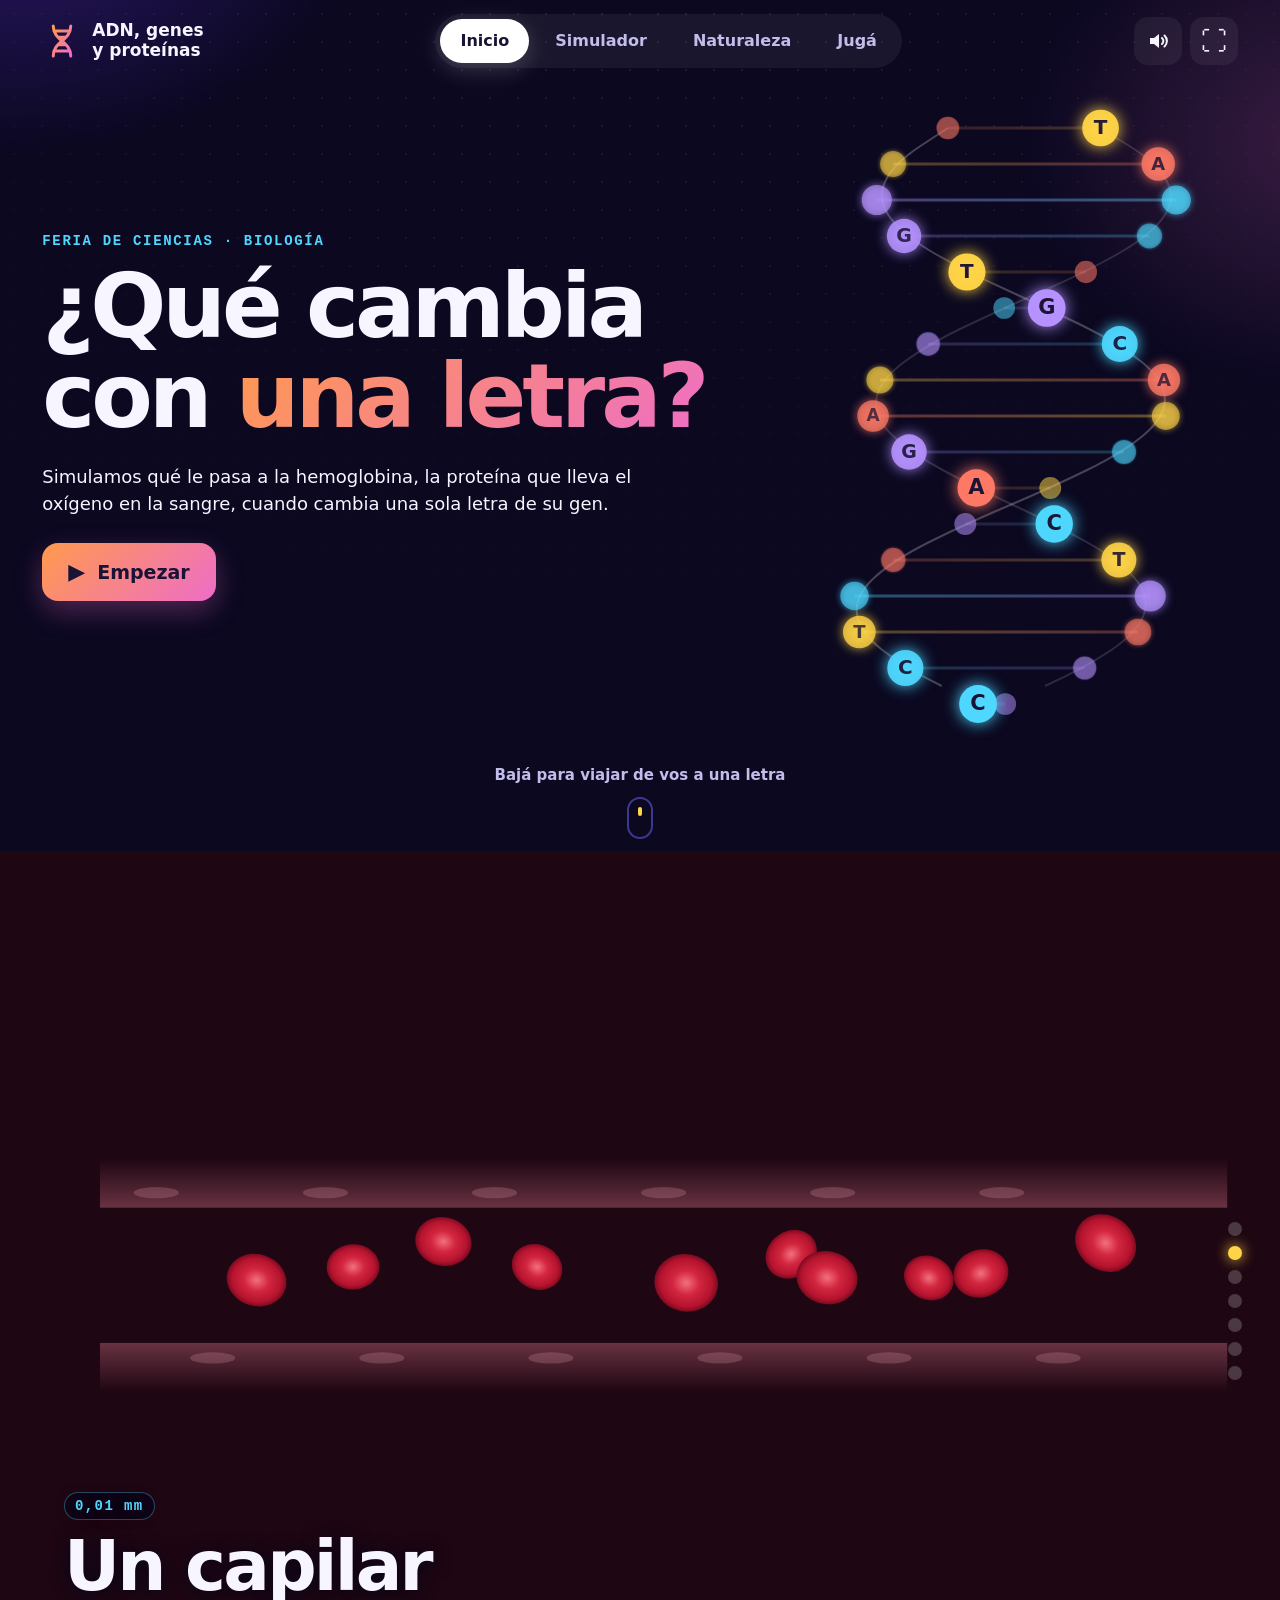
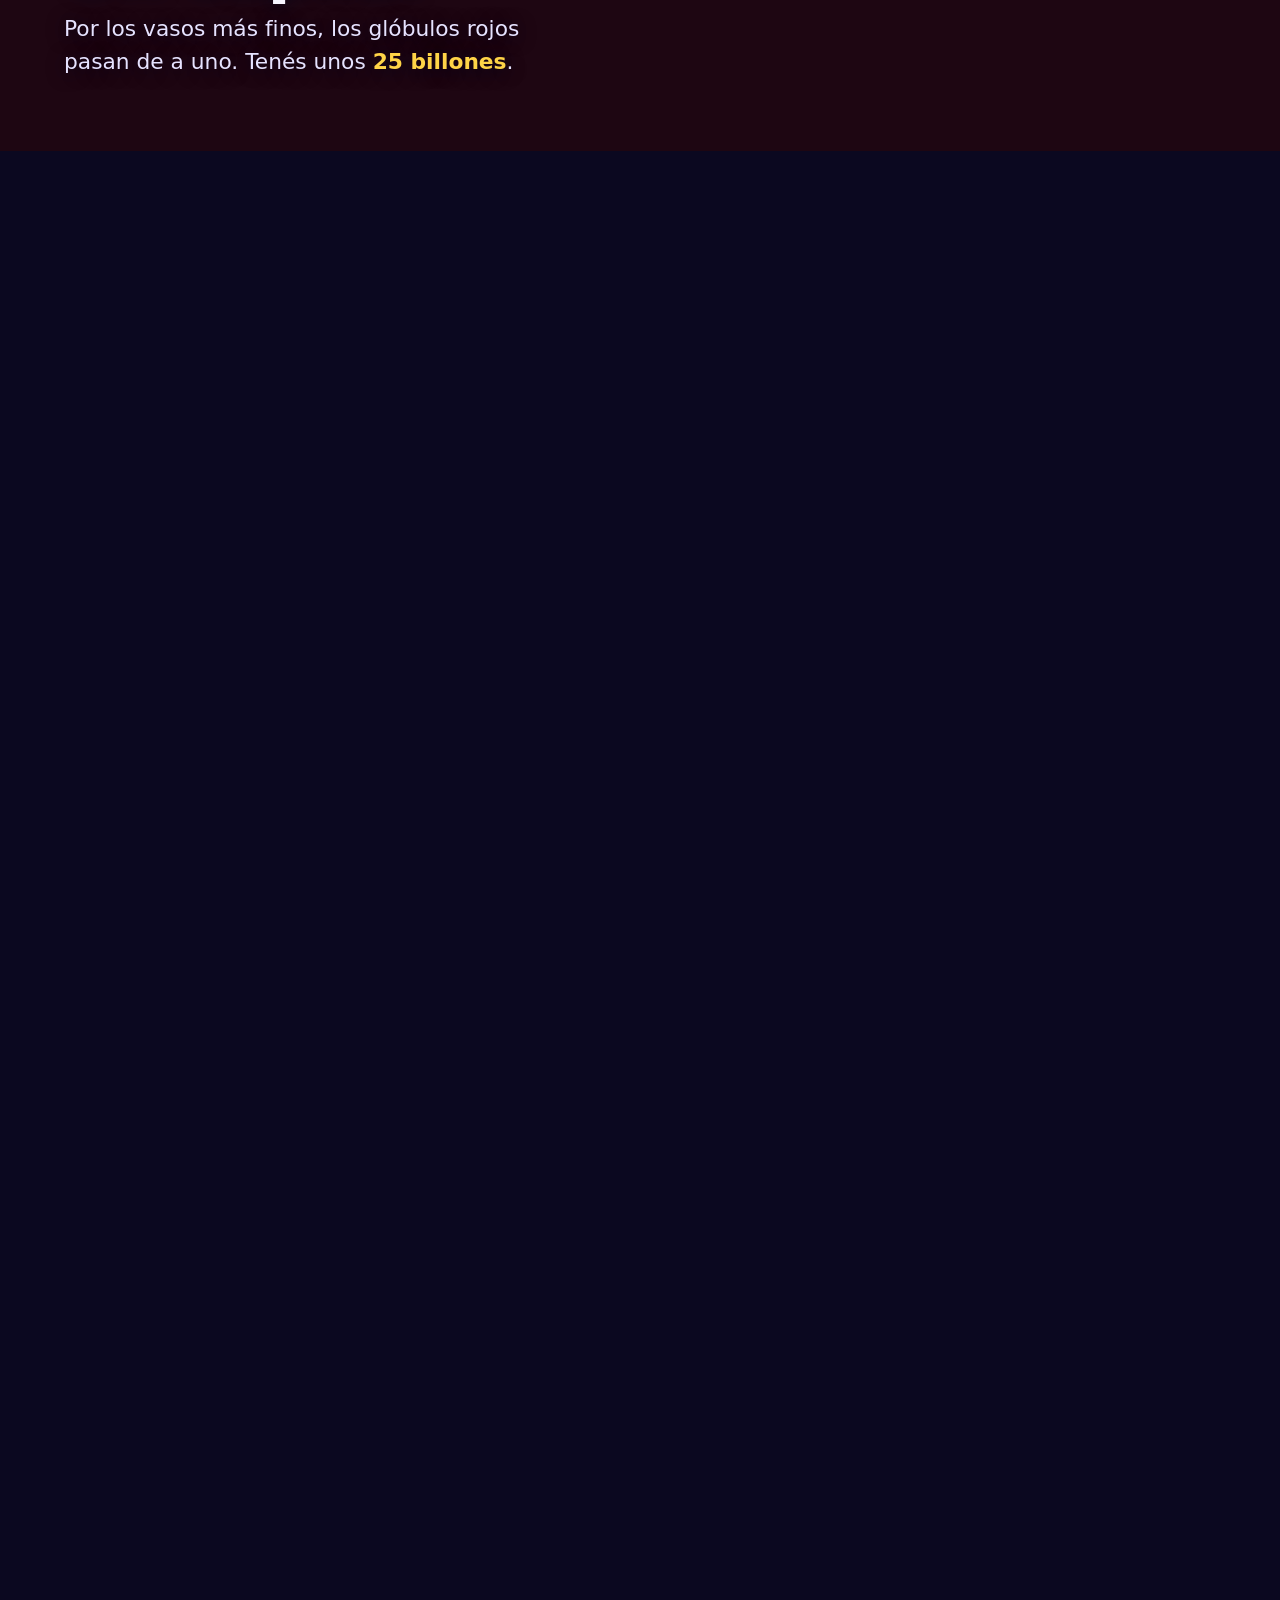
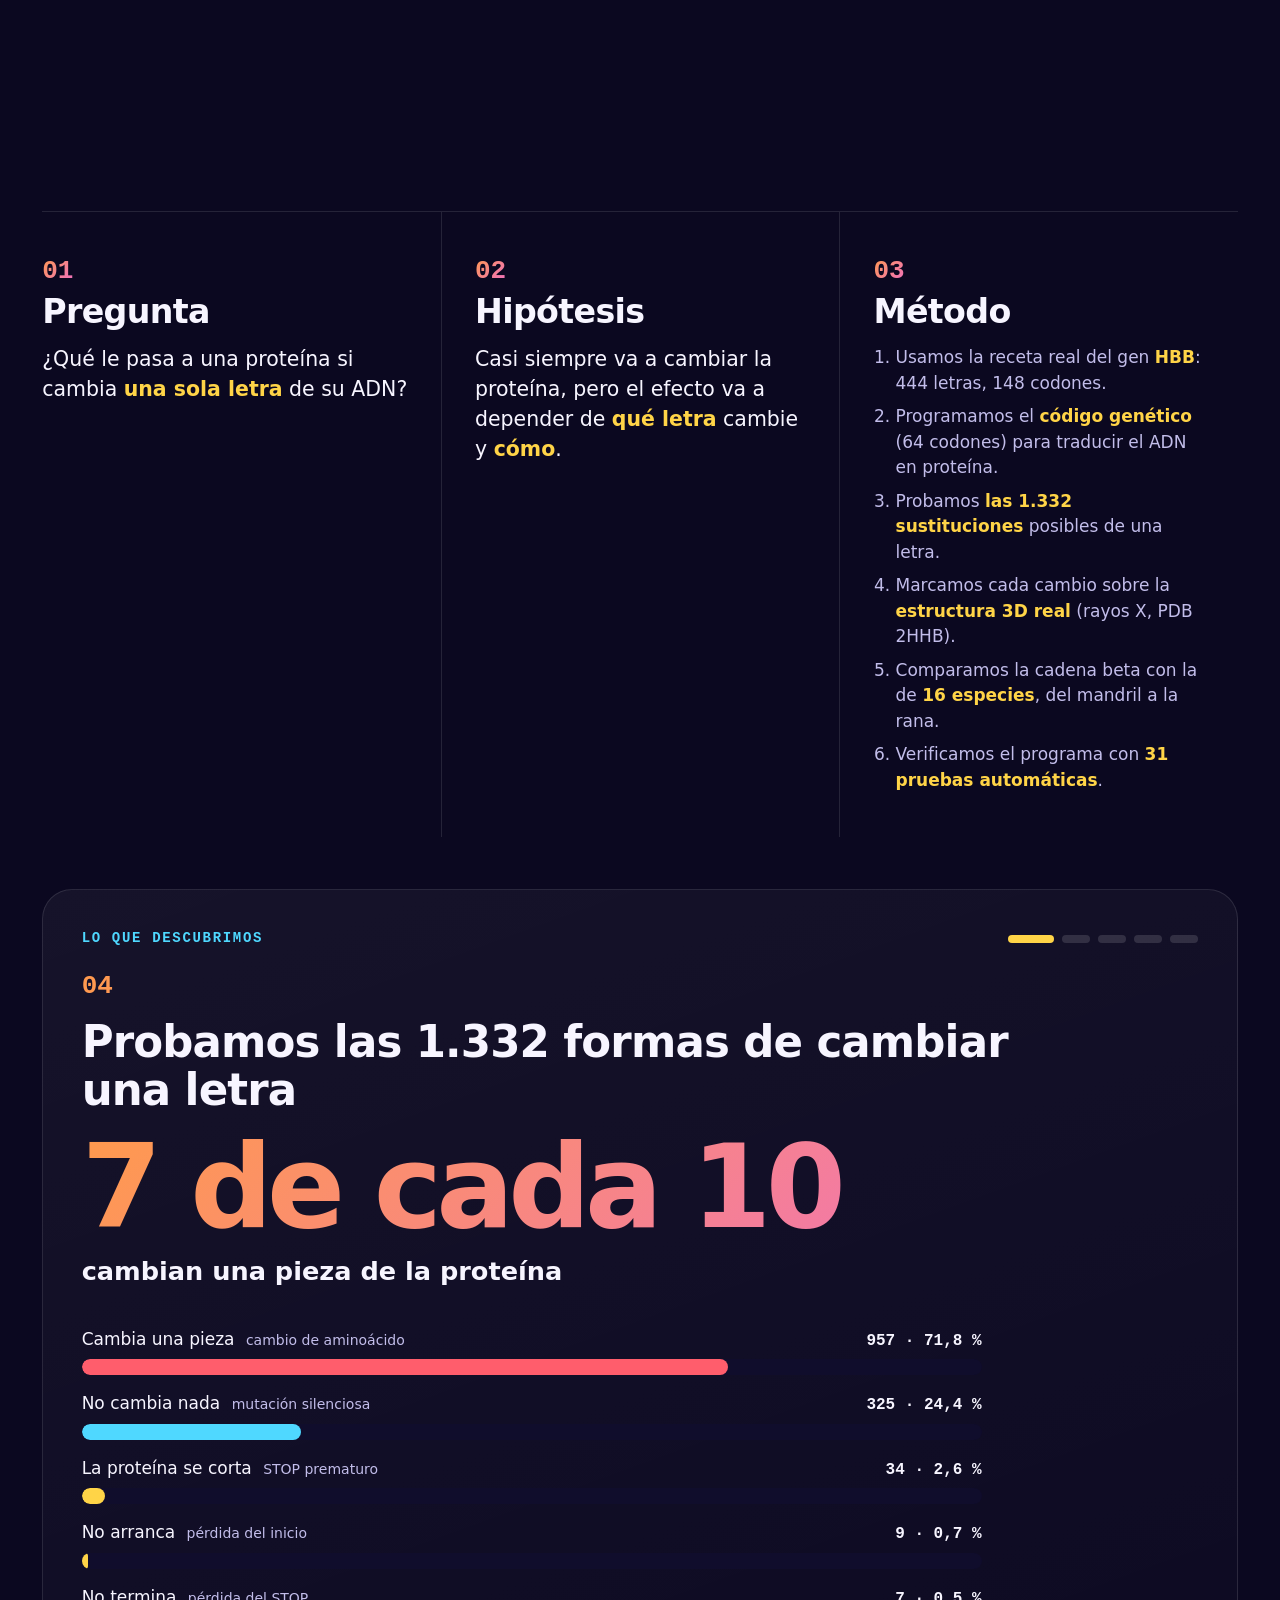
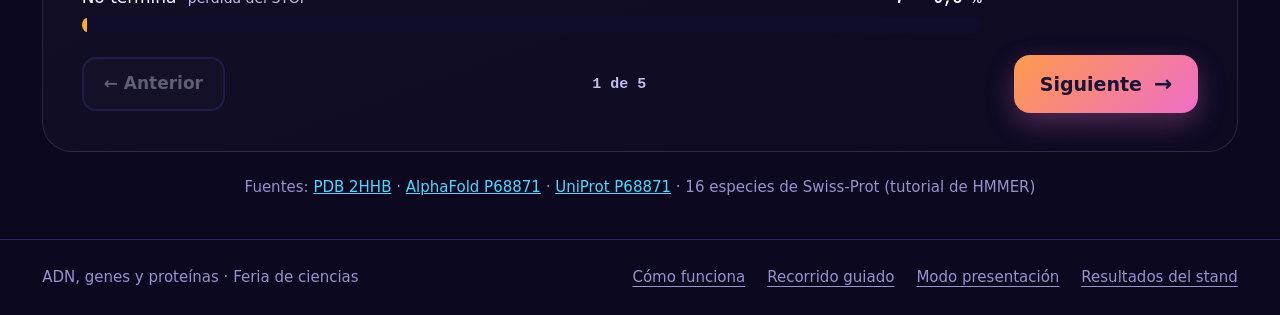
==== index.html @ 3ca051fa "Rosa más suave (orquídea) en botones, títulos y detalles Co-Authored-By: Claude Opus 5.5 <noreply@an" ====
<!doctype html>
<html lang="es">
<head>
<meta charset="utf-8"><meta name="viewport" content="width=device-width,initial-scale=1">
<meta name="description" content="Explorá el ADN de la hemoglobina, creá una mutación y descubrí qué cambia en su proteína. Simulador educativo para una feria de ciencias.">
<meta name="theme-color" content="#0e0b24"><title>ADN, genes y proteínas · Laboratorio interactivo</title>
<link rel="icon" type="image/svg+xml" href="data:image/svg+xml,%3Csvg xmlns='http://www.w3.org/2000/svg' viewBox='0 0 32 32'%3E%3Crect width='32' height='32' rx='8' fill='%230e0b24'/%3E%3Cpath d='M9 5c0 11 14 11 14 22M23 5C23 16 9 16 9 27M10 8h12M11 24h10M13 13h6M13 19h6' stroke='%23f38fd9' fill='none' stroke-width='2'/%3E%3C/svg%3E">
<link rel="manifest" href="manifest.webmanifest">
<link rel="apple-touch-icon" href="img/icono-192.png">
<link rel="stylesheet" href="css/estilos.css">
<link rel="stylesheet" href="css/guia.css">
</head>
<body>
<a class="skip" href="#main">Saltar al contenido</a>
<header class="topbar">
  <a class="brand" href="#" aria-label="ADN, genes y proteínas, inicio"><svg class="brand-mark" viewBox="0 0 32 32" aria-hidden="true"><defs><linearGradient id="brand-gradient" x1="0" y1="0" x2="1" y2="1"><stop offset="0" stop-color="#ff9a4d"/><stop offset="1" stop-color="#ee6dc8"/></linearGradient></defs><path d="M9 4c0 12 14 12 14 24M23 4C23 16 9 16 9 28M10 8h12M11 24h10M13 13h6M13 19h6" stroke="url(#brand-gradient)" fill="none" stroke-width="2.4" stroke-linecap="round"/></svg><span>ADN, genes<br><b>y proteínas</b></span></a>
  <nav aria-label="Secciones"><button class="nav active" data-tab="proyecto" aria-current="page">Inicio</button><button class="nav" data-tab="lab">Simulador</button><button class="nav" data-tab="naturaleza">Naturaleza</button><button class="nav" data-tab="nombre">Jugá</button></nav>
  <div class="top-actions"><button id="sound-toggle" class="icon-button" aria-pressed="true" aria-label="Apagar el sonido" title="Sonido prendido"><svg viewBox="0 0 24 24" aria-hidden="true"><path d="M4 9h4l5-4v14l-5-4H4Z" fill="currentColor"/><path class="waves" d="M16 9a4 4 0 0 1 0 6M18.5 6.5a7.5 7.5 0 0 1 0 11" fill="none" stroke="currentColor" stroke-width="2" stroke-linecap="round"/><path class="slash" d="m16 9 6 6m0-6-6 6" fill="none" stroke="currentColor" stroke-width="2" stroke-linecap="round"/></svg></button><button id="fullscreen" class="icon-button" title="Pantalla completa" aria-label="Activar pantalla completa">⛶</button></div>
</header>
<main id="main">
<section id="tab-proyecto" class="tab-page poster">
  <div class="poster-hero home">
    <div class="poster-hero-text">
    <p class="eyebrow">FERIA DE CIENCIAS · BIOLOGÍA</p>
    <h1>¿Qué cambia con <em>una letra?</em></h1>
    <p>Simulamos qué le pasa a la hemoglobina, la proteína que lleva el oxígeno en la sangre, cuando cambia una sola letra de su gen.</p>
    <div class="poster-actions"><button class="primary start-journey" id="start-journey"><span aria-hidden="true">▶</span> Empezar</button></div>
    </div>
    <canvas id="helix" class="helix" aria-hidden="true"></canvas>
    <a class="scroll-cue" href="#journey"><span>Bajá para viajar de vos a una letra</span><i aria-hidden="true"></i></a>
  </div>
  <section class="journey" id="journey" aria-label="Viaje: de tu cuerpo a una letra del ADN">
    <div class="journey-sticky">
      <canvas id="journey-canvas" aria-hidden="true"></canvas>
      <ol class="journey-steps">
        <li class="journey-step active"><span class="journey-scale">1,7 m</span><b>Vos</b><p>Tu cuerpo tiene unos <em>37 billones</em> de células. Por adentro corre la sangre.</p></li>
        <li class="journey-step"><span class="journey-scale">0,01 mm</span><b>Un capilar</b><p>Por los vasos más finos, los glóbulos rojos pasan de a uno. Tenés unos <em>25 billones</em>.</p></li>
        <li class="journey-step"><span class="journey-scale">0,007 mm</span><b>Un glóbulo rojo</b><p>Cada uno lleva unas <em>270 millones</em> de moléculas de hemoglobina.</p></li>
        <li class="journey-step"><span class="journey-scale">5 nanómetros</span><b>Una hemoglobina</b><p>Cuatro cadenas: dos <em>alfa</em> (violeta) y dos <em>beta</em> (celeste). Los puntos dorados agarran el oxígeno. Dibujada con sus coordenadas reales.</p></li>
        <li class="journey-step"><span class="journey-scale">Cromosoma 11</span><b>La receta</b><p>¿De dónde sale la cadena beta? De una receta guardada en el <em>cromosoma 11</em>: el gen <em>HBB</em>.</p></li>
        <li class="journey-step"><span class="journey-scale">2 nanómetros</span><b>El gen HBB</b><p>Un tramo de ADN de <em>444 letras</em>, entre los 3.000 millones de letras de tu genoma.</p></li>
        <li class="journey-step"><span class="journey-scale">1 letra</span><b>La letra 20</b><p>Es una <em>A</em>. Si se convierte en <em>T</em>, la pieza 6 cambia y aparece la anemia falciforme.</p><div class="journey-cta"><button class="primary" data-tab="lab">Cambiala vos <span aria-hidden="true">→</span></button><button class="ghost" id="journey-tour">Ver los 3 casos reales</button></div></li>
      </ol>
      <div class="journey-dots" role="group" aria-label="Saltar a una parte del viaje"></div>
    </div>
  </section>
  <div class="poster-grid" id="poster-start">
    <article class="poster-card"><span class="lesson-number">01</span><h2>Pregunta</h2><p class="poster-big">¿Qué le pasa a una proteína si cambia <b>una sola letra</b> de su ADN?</p></article>
    <article class="poster-card"><span class="lesson-number">02</span><h2>Hipótesis</h2><p class="poster-big">Casi siempre va a cambiar la proteína, pero el efecto va a depender de <b>qué letra</b> cambie y <b>cómo</b>.</p></article>
    <article class="poster-card"><span class="lesson-number">03</span><h2>Método</h2><ol class="method-list">
      <li>Usamos la receta real del gen <b>HBB</b>: 444 letras, 148 codones.</li>
      <li>Programamos el <b>código genético</b> (64 codones) para traducir el ADN en proteína.</li>
      <li>Probamos <b>las 1.332 sustituciones</b> posibles de una letra.</li>
      <li>Marcamos cada cambio sobre la <b>estructura 3D real</b> (rayos X, PDB 2HHB).</li>
      <li>Comparamos la cadena beta con la de <b>16 especies</b>, del mandril a la rana.</li>
      <li>Verificamos el programa con <b>31 pruebas automáticas</b>.</li>
    </ol></article>
  </div>
  <section class="story" id="story" aria-label="Resultados paso a paso">
    <div class="story-top"><p class="eyebrow">LO QUE DESCUBRIMOS</p><div class="story-dots" id="story-dots" role="group" aria-label="Pasos"></div></div>
    <div class="story-steps" aria-live="polite">
      <article class="story-step" data-title="1.332 mutaciones">
        <span class="lesson-number">04</span><h2>Probamos las 1.332 formas de cambiar una letra</h2>
        <p class="poster-headline" id="survey-headline"></p>
        <div class="survey" id="survey"></div>
      </article>
      <article class="story-step" data-title="Casos reales">
        <span class="lesson-number">05</span><h2>Mismo codón, otra letra, otra enfermedad</h2>
        <div class="story-cases">
          <div><div class="case-codon"><span class="base g">G</span><span class="base t changed">T</span><span class="base g">G</span></div><b>Anemia falciforme</b><span>Codón 7 · cambia 1 pieza</span></div>
          <div><div class="case-codon"><span class="base a changed">A</span><span class="base a">A</span><span class="base g">G</span></div><b>Hemoglobina C</b><span>El mismo codón, otra letra</span></div>
          <div><div class="case-codon"><span class="base t changed">T</span><span class="base a">A</span><span class="base g">G</span></div><b>Beta-talasemia</b><span>Codón 40 · un STOP la corta</span></div>
        </div>
      </article>
      <article class="story-step" data-title="La evolución">
        <span class="lesson-number">06</span><h2>Comparamos 16 especies, del mandril a la rana. Las piezas que agarran el oxígeno…</h2>
        <div class="quiz" data-answer="menos">
          <div class="quiz-options"><button data-option="mas"><b>Cambian más</b>que las demás</button><button data-option="igual"><b>Cambian igual</b>que las demás</button><button data-option="menos"><b>Cambian menos</b>que las demás</button></div>
          <div class="quiz-reveal" hidden>
            <p class="quiz-verdict"></p>
            <div class="evo-result" id="evo-result"></div>
            <button class="ghost" data-evo-view>Verlo en 3D <span aria-hidden="true">→</span></button>
          </div>
        </div>
      </article>
      <article class="story-step" data-title="La pieza 6">
        <span class="lesson-number">07</span><h2>Sorpresa: la pieza 6</h2>
        <div class="six-chips" id="six-chips" aria-hidden="true"></div>
        <p class="story-lead" id="evo-six"></p>
      </article>
      <article class="story-step story-end" data-title="Conclusión">
        <span class="lesson-number">08</span><h2>Conclusión</h2>
        <p class="poster-big">Una letra puede <b>no cambiar nada</b>, <b>cambiar una pieza</b> o <b>cortar la proteína</b>. Depende de <b>dónde</b> cae y de <b>qué tipo</b> de cambio es.</p>
        <div class="story-final"><img src="img/qr-sitio.svg" alt="Código QR que abre la app en el celular"><div><button class="primary" data-tab="lab">Probalo vos <span aria-hidden="true">→</span></button><div class="stand-stats" id="stand-stats"></div></div></div>
        <p class="muted story-limits">Es una simulación educativa: no calcula cómo se pliega la proteína mutada y no sirve como diagnóstico.</p>
      </article>
    </div>
    <div class="story-nav"><button class="ghost" id="story-prev"><span aria-hidden="true">←</span> Anterior</button><span class="story-count" id="story-count"></span><button class="primary" id="story-next">Siguiente <span aria-hidden="true">→</span></button></div>
  </section>
  <p class="poster-sources">Fuentes: <a href="https://www.rcsb.org/structure/2HHB" target="_blank" rel="noreferrer">PDB 2HHB</a> · <a href="https://alphafold.ebi.ac.uk/entry/P68871" target="_blank" rel="noreferrer">AlphaFold P68871</a> · <a href="https://www.uniprot.org/uniprotkb/P68871/entry" target="_blank" rel="noreferrer">UniProt P68871</a> · 16 especies de Swiss-Prot (tutorial de HMMER)</p>
</section>
<section id="tab-lab" class="tab-page" hidden>
  <div class="hero lab-hero"><h1>¿Qué cambia con <em>una letra?</em></h1><p>Tocá una letra del ADN, cambiala y mirá al instante qué le pasa a la proteína.</p></div>
  <section class="tour-bar" id="tour-bar" aria-label="Recorrido guiado" hidden>
    <div class="tour-progress" aria-hidden="true"><i id="tour-timer"></i></div>
    <div class="tour-body">
      <p class="tour-label" id="tour-label"></p>
      <p class="tour-text" id="tour-text" aria-live="polite"></p>
    </div>
    <div class="tour-controls">
      <button class="round-button" id="tour-prev" aria-label="Paso anterior">←</button>
      <button class="round-button" id="tour-pause" aria-label="Pausar">❚❚</button>
      <button class="round-button" id="tour-next" aria-label="Paso siguiente">→</button>
      <span class="tour-count" id="tour-count"></span>
      <button class="ghost tour-exit" id="tour-exit">Salir</button>
    </div>
    <div class="tour-end" id="tour-end" hidden><button class="primary" id="tour-try">Probarlo vos <span aria-hidden="true">→</span></button><button class="ghost" id="tour-project">Volver al proyecto</button><button class="ghost" id="tour-replay"><span aria-hidden="true">↺</span> Repetir</button><button class="ghost" id="tour-duel"><span aria-hidden="true">⚔</span> Jugar un duelo</button><span class="tour-qr"><img src="img/qr-sitio.svg" alt="Código QR que abre la app en el celular"> Escaneá y jugá en tu celular</span></div>
  </section>
  <div class="workspace" id="experiment">
    <div class="stage">
      <section class="panel dna-panel" aria-labelledby="dna-heading">
        <div class="panel-head"><h2 id="dna-heading" tabindex="-1">1 · El ADN</h2><div class="quick"><button id="random"><span class="shortcut-icon dice" aria-hidden="true">⚄</span>Al azar</button><button id="mission"><span class="shortcut-icon target" aria-hidden="true">◎</span>Casos reales</button></div><p class="lead">La receta de la hemoglobina tiene 444 letras. Cada grupo de tres, el <b>codón</b>, indica una pieza (aminoácido) de la proteína.</p></div>
        <div class="codon-strip" id="codons" role="group" aria-label="Secuencia de ADN, seleccioná una letra"></div>
        <div class="gene-nav"><button id="previous" class="round-button" aria-label="Ver letras anteriores">←</button><label class="range-label" for="gene-range"><span id="region-label">Codones 1–4 de 148</span><input id="gene-range" type="range" min="0" max="144" value="0" aria-label="Recorrer el gen"></label><button id="next" class="round-button" aria-label="Ver letras siguientes">→</button></div>
        <div class="tool" id="tool"></div>
      </section>
      <section class="panel result-panel" aria-labelledby="result-heading">
        <div class="result-head"><h2 id="result-heading">2 · La proteína</h2><label class="challenge"><input type="checkbox" id="challenge"> <span><b>Modo desafío</b> adiviná antes de ver</span></label></div>
        <div id="result" aria-live="polite"></div>
      </section>
    </div>
    <aside class="protein-panel">
      <div class="protein-header"><h2>La proteína en 3D</h2><p>Arrastrala con el dedo o el mouse para girarla.</p></div>
      <div class="canvas-wrap"><canvas id="protein" tabindex="0" aria-label="Modelo 3D de hemoglobina. Arrastrá o usá las flechas para girar; más y menos para acercar."></canvas><div class="zoom-buttons"><button id="zoom-in" aria-label="Acercar proteína">+</button><button id="zoom-out" aria-label="Alejar proteína">−</button><button id="reset-view" aria-label="Restablecer vista">⟲</button></div></div>
      <p class="viewer-overlay" id="viewer-overlay">La hemoglobina ayuda a llevar oxígeno por tu cuerpo.</p>
      <div class="viewer-controls"><button id="focus-mutation" hidden>◎ Ver dónde cayó mi mutación</button></div>
      <div class="science-note" id="science-note" hidden><span aria-hidden="true">ⓘ</span><p>Los colores marcan qué piezas cambiaron. <strong>No muestran la forma real de la proteína con la mutación.</strong></p></div>
      <details class="viewer-more"><summary>Opciones avanzadas</summary>
        <div class="viewer-tabs" role="group" aria-label="Estructura de referencia"><button class="active" data-model="pdb" aria-pressed="true">Experimental</button><button data-model="af" aria-pressed="false">AlphaFold · IA</button></div>
        <p class="viewer-badge" id="viewer-badge">CADENA BETA · PDB 2HHB</p>
        <p class="viewer-caption" id="model-caption">Estructura medida por rayos X. Cada tramo conecta las posiciones reales de los aminoácidos.</p>
        <div class="viewer-settings"><label><input type="checkbox" id="evo-color"> Colorear lo que la evolución no cambió</label><label><input type="checkbox" id="all-chains"> Ver las 4 cadenas</label><label id="confidence-label" hidden><input type="checkbox" id="confidence"> Colorear confianza de IA</label><button id="rotate" aria-pressed="true">Ⅱ Pausar giro</button></div>
        <div class="protein-legend" id="protein-legend"><span class="gradient-line"></span><span>Inicio de la cadena</span><span>Final</span></div>
        <div class="print-3d"><button class="ghost" id="stl-download"><span aria-hidden="true">⬇</span> Descargar para imprimir en 3D</button><p class="muted">Archivo STL de la cadena beta, de unos 8 cm. Si cambiaste una pieza, lleva una bolita en ese lugar. Imprimila con soportes.</p></div>
      </details>
    </aside>
  </div>
  <section class="consequences" id="consequences" aria-labelledby="cons-heading">
    <div class="cons-head"><h2 id="cons-heading">3 · Lo que pasa después</h2><p>Tu cambio, visto de cerca. Mirá una cosa por vez.</p></div>
    <div class="cons-tabs" role="tablist" aria-label="Qué mirar">
      <button class="cons-tab active" role="tab" id="cons-tab-factory" aria-controls="cons-factory" aria-selected="true" data-view="factory"><span class="cons-icon factory" aria-hidden="true"></span>La fábrica</button>
      <button class="cons-tab" role="tab" id="cons-tab-blood" aria-controls="cons-blood" aria-selected="false" tabindex="-1" data-view="blood"><span class="cons-icon blood" aria-hidden="true"></span>En la sangre</button>
      <button class="cons-tab" role="tab" id="cons-tab-melody" aria-controls="cons-melody" aria-selected="false" tabindex="-1" data-view="melody"><span class="cons-icon melody" aria-hidden="true"></span>Cómo suena</button>
    </div>
    <article class="cons-card" role="tabpanel" id="cons-factory" aria-labelledby="cons-tab-factory" data-view="factory">
      <div class="cons-canvas"><canvas id="factory" role="img" aria-label="Animación del ribosoma leyendo el ARN"></canvas><button class="cons-replay" id="factory-play" aria-label="Fabricar de nuevo" title="Fabricar de nuevo">↺</button></div>
      <p class="cons-caption" id="factory-caption" aria-live="polite">El ribosoma lee el ARN de a tres letras. Por cada codón llega una pieza y la cadena crece.</p>
    </article>
    <article class="cons-card" role="tabpanel" id="cons-blood" aria-labelledby="cons-tab-blood" data-view="blood" hidden>
      <div class="cons-canvas"><canvas id="blood" role="img" aria-label="Glóbulos rojos pasando por un vaso sanguíneo"></canvas></div>
      <p class="cons-caption" id="blood-caption" aria-live="polite"></p>
      <div class="cons-actions">
        <div class="segmented" role="group" aria-label="Copias de la mutación"><button data-copies="1" aria-pressed="false">1 copia</button><button data-copies="2" aria-pressed="true" class="active">2 copias</button></div>
        <label class="challenge"><input type="checkbox" id="blood-low"> <span><b>Poco oxígeno</b></span></label>
      </div>
    </article>
    <article class="cons-card" role="tabpanel" id="cons-melody" aria-labelledby="cons-tab-melody" data-view="melody" hidden>
      <div class="cons-canvas"><canvas id="melody" role="img" aria-label="Las piezas de la proteína como notas musicales"></canvas></div>
      <p class="cons-caption" id="melody-caption"></p>
      <div class="cons-actions"><button class="primary" data-melody="play"><span aria-hidden="true">▶</span> Escuchar</button></div>
    </article>
    <div class="cons-next"><button class="ghost" id="cons-next">Siguiente: en la sangre <span aria-hidden="true">→</span></button></div>
  </section>
  <p class="disclaimer">Una simulación educativa con una secuencia pública. No es un diagnóstico.</p>
</section>
<section id="tab-naturaleza" class="tab-page nature" hidden>
  <div class="poster-hero"><p class="eyebrow">MÁS ALLÁ DEL LABORATORIO</p><h1>Una letra <em>en la naturaleza</em></h1><p>Las mismas letras que cambiás en el simulador también cambiaron en personas y animales reales. Elegí una historia.</p></div>

  <div class="chapters" role="tablist" aria-label="Historias">
    <button class="chapter active" role="tab" id="ch-malaria" aria-selected="true" aria-controls="chapter-malaria" data-chapter="malaria"><span class="chapter-icon malaria" aria-hidden="true"><svg viewBox="0 0 48 48"><circle cx="17" cy="24" r="11" fill="currentColor"/><circle cx="17" cy="24" r="4" fill="#0b0820" opacity=".45"/><path d="M30 31c4-9 9-12 14-12-2 8-7 13-14 12Z" fill="currentColor" opacity=".75"/></svg></span><b>Una mutación que protege</b><span>Anemia falciforme y malaria</span></button>
    <button class="chapter" role="tab" id="ch-felinos" aria-selected="false" aria-controls="chapter-felinos" data-chapter="felinos" tabindex="-1"><span class="chapter-icon felinos" aria-hidden="true"><svg viewBox="0 0 48 48"><path d="M10 12l6 6h16l6-6 2 16c0 9-7 14-16 14S8 37 8 28Z" fill="currentColor"/><g fill="#0b0820" opacity=".55"><circle cx="18" cy="27" r="2.6"/><circle cx="30" cy="27" r="2.6"/><path d="M21 34h6l-3 3Z"/></g></svg></span><b>Jaguar y leopardo</b><span>Parecidos, pero no iguales</span></button>
    <button class="chapter" role="tab" id="ch-animales" aria-selected="false" aria-controls="chapter-animales" data-chapter="animales" tabindex="-1"><span class="chapter-icon animales" aria-hidden="true"><svg viewBox="0 0 48 48"><path d="M4 40 18 16l8 12 6-8 12 20Z" fill="currentColor"/><path d="m18 16 4 7-4-2-3 3Z" fill="#fff" opacity=".85"/></svg></span><b>Animales récord</b><span>Llama, mamut y más</span></button>
  </div>

  <article class="poster-card nature-block chapter-page" id="chapter-malaria" role="tabpanel" aria-labelledby="ch-malaria">
    <h2>Una mutación que protege</h2>
    <p class="poster-big">La anemia falciforme es grave. ¿Por qué es tan común en algunas regiones? Porque tener <b>una sola copia</b> protege contra la <b>malaria</b>.</p>
    <div class="genotypes">
      <div class="genotype aa"><span class="cells" aria-hidden="true"><i></i><i></i></span><b>Ninguna copia</b><span>Sin anemia, pero sin protección contra la malaria.</span></div>
      <div class="genotype as"><span class="cells" aria-hidden="true"><i></i><i class="s"></i></span><b>Una copia · portador</b><span>Casi sin síntomas y muy protegido: el riesgo de malaria grave baja cerca de un 90 %.</span></div>
      <div class="genotype ss"><span class="cells" aria-hidden="true"><i class="s"></i><i class="s"></i></span><b>Dos copias</b><span>Anemia falciforme: los glóbulos rojos se deforman y se traban.</span></div>
    </div>
    <p class="muted nature-note">Cada persona tiene dos copias del gen: una de su mamá y otra de su papá.</p>

    <h3 class="nature-sub" id="velcro">¿Por qué una sola pieza arruina todo? El velcro</h3>
    <div class="velcro">
      <div class="velcro-stage"><canvas id="velcro-canvas" role="img" aria-label="Hemoglobinas dentro de un glóbulo rojo"></canvas></div>
      <div class="velcro-side">
        <p>Imaginá un <b>velcro</b>. Con la mutación, la pieza 6 pasa a ser <b>valina</b>, una pieza que huye del agua: es el lado de los <b>ganchitos</b>. Otra hemoglobina tiene un <b>bolsillo</b> (formado por las piezas 85 y 88) que es el lado de los pelitos.</p>
        <div class="segmented" role="group" aria-label="Pieza 6"><button data-velcro="E" aria-pressed="false">Pieza 6: Glu (normal)</button><button data-velcro="V" aria-pressed="true" class="active">Pieza 6: Val (falciforme)</button></div>
        <label class="challenge"><input type="checkbox" id="velcro-low"> <span><b>Poco oxígeno</b> el bolsillo se abre</span></label>
        <p class="velcro-caption" id="velcro-caption" aria-live="polite"></p>
      </div>
    </div>

    <h3 class="nature-sub">¿Dónde pasa?</h3>
    <div class="map-controls" role="group" aria-label="Capa del mapa">
      <button class="chip active" data-layer="hbs" aria-pressed="true">Anemia falciforme</button><button class="chip" data-layer="hbc" aria-pressed="false">Hemoglobina C</button><button class="chip" data-layer="thal" aria-pressed="false">Talasemias y HbE</button>
      <label class="challenge map-malaria"><input type="checkbox" id="map-malaria" checked> <span><b>Superponer</b> dónde había malaria</span></label>
    </div>
    <figure class="map-figure"><svg id="world-map" role="img" aria-labelledby="map-caption"></svg>
      <figcaption id="map-caption"><span class="map-key"><i class="fill"></i><span id="map-layer-name">Mutación frecuente</span></span><span class="map-key"><i class="hatch"></i>Malaria antes de las campañas de control</span><p id="map-text"></p></figcaption>
    </figure>
    <p class="muted map-source">Esquema simplificado por país, para mostrar el patrón general. Basado en Piel y col. (2010), Weatherall y Clegg (2001) y la OMS.</p>
  </article>

  <article class="poster-card nature-block chapter-page" id="chapter-felinos" role="tabpanel" aria-labelledby="ch-felinos" hidden>
    <h2>Jaguar y leopardo: ¿gemelos?</h2>
    <p class="poster-big">Se parecen tanto que mucha gente los confunde. Son <b>primos</b>: los dos son grandes felinos del grupo de las panteras. Pero viven en <b>continentes distintos</b>.</p>
    <figure class="map-figure cats-figure"><svg id="cats-map" class="world" role="img" aria-label="Mapa: el jaguar vive en América, del norte de México al norte de Argentina; el leopardo, en África y el sur de Asia."></svg>
      <figcaption><span class="map-key"><i class="jaguar"></i>Jaguar · América</span><span class="map-key"><i class="leopard"></i>Leopardo · África y Asia</span></figcaption>
    </figure>
    <p class="nature-note">¿Cómo llegaron tan lejos? Sus antepasados vivían en Asia. Hace más de un millón de años, algunos cruzaron a América por un puente de tierra que unía Siberia con Alaska. Separados durante tantas generaciones, cada grupo cambió a su manera.</p>

    <div class="faceoff">
      <div class="cat jaguar"><div class="fur" data-fur="jaguar" aria-hidden="true"></div><h3>Jaguar</h3><p class="latin">Panthera onca</p></div>
      <span class="versus" aria-hidden="true">vs</span>
      <div class="cat leopard"><div class="fur" data-fur="leopard" aria-hidden="true"></div><h3>Leopardo</h3><p class="latin">Panthera pardus</p></div>
    </div>
    <dl class="compare">
      <div><dt>Manchas</dt><dd class="jaguar">Rosetas <b>grandes</b>, con <b>puntos adentro</b></dd><dd class="leopard">Rosetas <b>chicas</b>, <b>sin puntos</b> adentro</dd></div>
      <div><dt>Cuerpo</dt><dd class="jaguar">Más robusto y pesado, cabeza grande y cola corta</dd><dd class="leopard">Más liviano y estilizado, cola larga</dd></div>
      <div><dt>Superpoder</dt><dd class="jaguar">La mordida más fuerte de los felinos para su tamaño: atraviesa caparazones de tortuga</dd><dd class="leopard">Trepa árboles con la presa en la boca, para que no se la roben leones ni hienas</dd></div>
      <div><dt>Le gusta</dt><dd class="jaguar">El agua: nada muy bien y caza yacarés en los ríos</dd><dd class="leopard">Casi cualquier ambiente: selvas, sabanas, montañas y desiertos</dd></div>
    </dl>
    <p class="tip"><b>Truco para no confundirlos:</b> si ves puntitos dentro de las manchas, es un jaguar.</p>

    <h3 class="nature-sub">La pantera negra: el mismo color, dos recetas distintas</h3>
    <p>La «pantera negra» no es una especie: es un jaguar o un leopardo con una mutación que oscurece su pelo. ¡Las manchas siguen ahí! Se ven cuando les da el sol.</p>
    <div class="black-cats">
      <div class="black-cat"><div class="fur" data-fur="jaguar-black" aria-hidden="true"></div><h4>Jaguar negro</h4><p class="gene">Gen <i>MC1R</i> · le faltan <b>15 letras</b></p><p>Como 15 es múltiplo de 3, se pierden <b>5 piezas justas</b> y el resto de la receta se lee bien. El interruptor del pigmento negro queda trabado en «encendido».</p><p class="inherit"><b>Dominante:</b> alcanza con una copia. Como una luz que quedó prendida: con una sola, el cuarto ya se ilumina.</p></div>
      <div class="black-cat"><div class="fur" data-fur="leopard-black" aria-hidden="true"></div><h4>Leopardo negro</h4><p class="gene">Gen <i>ASIP</i> · cambia <b>1 letra</b></p><p><b>TG<span class="hl">C</span> → TG<span class="hl">A</span></b>: aparece un STOP. La proteína se corta en la pieza 111 y ya no puede frenar al pigmento negro.</p><p class="inherit"><b>Recesiva:</b> hacen falta dos copias, una de cada padre. Como un auto con dos frenos: si uno se rompe, el otro alcanza. Por eso dos leopardos manchados pueden tener un cachorro negro.</p></div>
    </div>
    <div class="try-leopard"><p>La hemoglobina humana también tiene una cisteína, en la pieza 93, escrita TG<b>T</b>. Si cambiás la última letra por <b>A</b>, queda TGA: <b>el mismo STOP</b> que el del leopardo.</p><button class="primary species-try" data-try="leopard">Probá el STOP del leopardo <span aria-hidden="true">→</span></button></div>
    <p class="muted map-source">Distribución: esquema aproximado. Fuentes: Eizirik y col. (2003), <i>Current Biology</i>; Schneider y col. (2012), <i>PLoS ONE</i>.</p>
  </article>

  <article class="poster-card nature-block chapter-page" id="chapter-animales" role="tabpanel" aria-labelledby="ch-animales" hidden>
    <h2>Animales con hemoglobinas especiales</h2>
    <p class="poster-big">Cada especie ajustó su hemoglobina a su ambiente. Tocá un animal en el mapa.</p>
    <figure class="map-figure"><svg id="animals-map" class="world" role="group" aria-label="Mapa con los animales"></svg></figure>
    <div class="species-grid">
      <article class="species" data-species="llama"><div class="species-icon mountain"><svg viewBox="0 0 48 48" aria-hidden="true"><path d="M4 40 18 16l8 12 6-8 12 20Z" fill="currentColor"/><path d="m18 16 4 7-4-2-3 3Z" fill="#fff" opacity=".85"/></svg></div><h3>Llama</h3><p class="species-place">Los Andes, a unos 4.000 m de altura</p><p class="species-question">¿Cómo respira donde el aire tiene poco oxígeno?</p><button class="ghost species-open" aria-expanded="false">Descubrí cómo</button>
        <div class="species-answer" hidden><p>Su hemoglobina <b>agarra el oxígeno con más fuerza</b>, como una mano que aprieta para no soltar lo poco que consigue. Uno de los cambios clave está en la cadena beta, la misma de este proyecto: en la pieza 2 tiene asparagina en lugar de histidina.</p><p class="species-change">Pieza 2: His → Asn · en el gen humano, <b>C</b>AT → <b>A</b>AT: ¡una sola letra!</p><button class="primary species-try" data-try="llama">Probalo en el simulador <span aria-hidden="true">→</span></button><p class="species-source">Piccinini y col. (1990), hemoglobina de guanaco, llama y alpaca.</p></div></article>
      <article class="species" data-species="goose"><div class="species-icon sky"><svg viewBox="0 0 48 48" aria-hidden="true"><path d="M4 40 18 16l8 12 6-8 12 20Z" fill="currentColor"/><path d="m18 16 4 7-4-2-3 3Z" fill="#fff" opacity=".85"/></svg></div><h3>Ánsar indio</h3><p class="species-place">Cruza el Himalaya volando</p><p class="species-question">¿Cómo vuela tan alto sin quedarse sin aire?</p><button class="ghost species-open" aria-expanded="false">Descubrí cómo</button>
        <div class="species-answer" hidden><p>Un solo cambio en la <b>otra cadena</b> de la hemoglobina, la alfa, afloja una unión entre las cadenas y hace que capture más oxígeno. Cuando los científicos pusieron ese cambio en hemoglobina humana, también capturó más oxígeno.</p><p class="species-change">Cadena alfa, pieza 119: Pro → Ala</p><p class="species-limit">Está en otro gen (alfa), así que no se puede probar en este simulador.</p><p class="species-source">Jessen y col. (1991), PNAS.</p></div></article>
      <article class="species" data-species="mammoth"><div class="species-icon ice"><svg viewBox="0 0 48 48" aria-hidden="true"><g stroke="currentColor" stroke-width="3.4" stroke-linecap="round" fill="none"><path d="M24 5v38M7.5 14.5l33 19M7.5 33.5l33-19"/><path d="m18 8 6 5 6-5M18 40l6-5 6 5M6 22l8-1-3-7M42 26l-8 1 3 7M6 26l8 1-3 7M42 22l-8-1 3-7"/></g></svg></div><h3>Mamut lanudo</h3><p class="species-place">Siberia, durante la Edad de Hielo</p><p class="species-question">¿Cómo llevaba oxígeno con un frío extremo?</p><button class="ghost species-open" aria-expanded="false">Descubrí cómo</button>
        <div class="species-answer" hidden><p>Con frío, la hemoglobina común <b>suelta mal el oxígeno</b>. Científicos reconstruyeron la del mamut a partir de ADN antiguo: tres cambios hacían que la soltara igual de bien aunque hiciera frío, y así perdía menos calor.</p><p class="species-change">Los tres son de una sola letra en el gen humano. Probá cada uno:</p><div class="species-tries"><button class="ghost species-try" data-try="mammoth12">Thr12Ala</button><button class="ghost species-try" data-try="mammoth86">Ala86Ser</button><button class="ghost species-try" data-try="mammoth101">Glu101Gln</button></div><p class="species-source">Campbell y col. (2010), Nature Genetics. En el mamut, esta cadena es una mezcla de beta y delta.</p></div></article>
      <article class="species" data-species="icefish"><div class="species-icon water"><svg viewBox="0 0 48 48" aria-hidden="true"><path d="M24 5C17 16 11 23 11 30a13 13 0 0 0 26 0c0-7-6-14-13-25Z" fill="none" stroke="currentColor" stroke-width="3.4"/><path d="M18 31a6 6 0 0 0 6 6" stroke="currentColor" stroke-width="3" fill="none" stroke-linecap="round"/></svg></div><h3>Pez de hielo</h3><p class="species-place">Antártida, en agua a casi −2 °C</p><p class="species-question">¿Cómo vive sin nada de hemoglobina?</p><button class="ghost species-open" aria-expanded="false">Descubrí cómo</button>
        <div class="species-answer" hidden><p>No tiene hemoglobina: su sangre es <b>casi transparente</b>. En la mayoría de estas especies, el gen de la cadena beta directamente desapareció. Sobrevive porque el agua helada tiene mucho oxígeno disuelto, y tiene un corazón grande y mucha sangre.</p><p class="species-change">Podés imitarlo: si se pierde la señal de inicio ATG, no se fabrica la cadena beta.</p><button class="primary species-try" data-try="icefish">Apagá el gen en el simulador <span aria-hidden="true">→</span></button><p class="species-source">Cocca y col. (1995), PNAS.</p></div></article>
    </div>
  </article>
</section>
<section id="tab-nombre" class="tab-page name-page" hidden>
  <div class="poster-hero"><p class="eyebrow">JUGÁ CON EL ADN</p><h1>Tu nombre <em>en ADN</em></h1><p>Cada pieza de una proteína tiene una letra: A es alanina, N es asparagina, L es leucina… Escribí tu nombre y mirá el ADN que lo fabricaría.</p></div>
  <form class="name-form" id="name-form" autocomplete="off"><label for="name-input">Tu nombre</label><div class="name-row"><input id="name-input" maxlength="24" placeholder="Por ejemplo: Lucía" spellcheck="false"><button class="primary" type="submit">Escribirlo en ADN <span aria-hidden="true">→</span></button></div></form>
  <div class="name-result" id="name-result" hidden>
    <div class="name-strip" id="name-strip" aria-live="polite"></div>
    <div class="name-facts" id="name-facts"></div>
    <div class="name-mutate">
      <div><h2>¿Y si una letra del ADN cambia?</h2><p class="muted">Una mutación también puede cambiar tu nombre, cortarlo con un STOP… o no cambiar nada.</p></div>
      <div class="name-mutate-actions"><button class="ghost" id="name-mutate"><span aria-hidden="true">⚄</span> Cambiar una letra al azar</button><button class="text-button" id="name-undo" hidden>Volver a mi nombre</button></div>
      <p class="name-mutation" id="name-mutation" aria-live="polite"></p>
    </div>
    <div class="name-actions"><button class="primary" id="name-card"><span aria-hidden="true">★</span> Guardar mi tarjeta</button></div>
  </div>
  <div class="duel-banner"><span class="duel-banner-icon" aria-hidden="true">⚔</span><div><h2>¿Son dos? Jueguen un duelo</h2><p class="muted">Aparece un cambio en el ADN y los dos adivinan qué le pasa a la proteína. Gana el que más acierta.</p></div><button class="primary" id="duel-open"><span aria-hidden="true">⚔</span> Jugar un duelo</button></div>
  <details class="name-how"><summary>¿Cómo lo calculamos?</summary><p>Las proteínas usan 20 piezas y cada una tiene una letra: A C D E F G H I K L M N P Q R S T V W Y. Para cada letra de tu nombre elegimos el codón que más usan los genes humanos. Adelante va ATG, la señal de inicio (por eso toda proteína empieza con M), y al final, TAA, una señal de STOP.</p><p>La B, la J, la X y la Z no son ninguna pieza, así que las salteamos. La U es la <b>selenocisteína</b>, una pieza rara que se escribe con TGA, ¡un STOP disfrazado! Tu cuerpo tiene unas 25 proteínas con ella. La O es la <b>pirrolisina</b>: solo la usan algunos microbios, que la escriben con TAG. La Ñ y las letras con tilde se escriben sin la marca.</p><p>Es un juego: no existe una proteína real con tu nombre.</p></details>
</section>
<section id="tab-learn" class="tab-page reading-page" hidden><p class="eyebrow">CUATRO IDEAS PARA EMPEZAR</p><h1>De cuatro letras a una proteína.</h1><div class="learning-grid">
  <article><span class="lesson-number">01</span><h2>¿Qué es el ADN?</h2><p>Es una molécula que guarda instrucciones de los seres vivos. Usa cuatro letras: A, T, C y G. En su doble hélice, A se une con T y C con G.</p><div class="pair-demo"><span class="base a">A</span><i>···</i><span class="base t">T</span><span class="base c">C</span><i>···</i><span class="base g">G</span></div><p>Un gen es un tramo de ADN. Algunos genes contienen la receta para fabricar una proteína.</p></article>
  <article><span class="lesson-number">02</span><h2>¿Cómo se lee?</h2><p>La célula hace una copia de trabajo, el ARN. El ribosoma lee esa copia de tres en tres. Cada grupo, llamado <b>codón</b>, indica un aminoácido o una señal de parada.</p><div class="recipe"><span>ADN <b>ATG GAA TTT TGA</b></span><span>ARN <b>AUG GAA UUU UGA</b></span><span>Piezas <b>Met · Glu · Phe · STOP</b></span></div></article>
  <article><span class="lesson-number">03</span><h2>¿Qué es una proteína?</h2><p>Es una cadena de aminoácidos que se pliega. Su estructura ayuda a determinar su función. Las proteínas transportan sustancias, construyen tejidos y participan en las defensas del cuerpo.</p><p>La hemoglobina lleva oxígeno en la sangre. Tiene cuatro cadenas: dos alfa y dos beta. Acá exploramos la receta de la cadena beta.</p></article>
  <article><span class="lesson-number">04</span><h2>¿Qué es una mutación?</h2><p>Es un cambio en las letras del ADN. Se puede cambiar, quitar o agregar una letra. Mirá qué pasa con una frase que se lee de a tres letras:</p><div class="recipe"><span>Original <b>LUZ SOL MAR PAN</b></span><span>Cambio <b>LUZ SAL MAR PAN</b></span><span>Sin la S <b>LUZ OLM ARP AN</b></span></div><p>Cambiar una letra afecta solo a una palabra. Quitar o agregar una letra corre todos los grupos que siguen, y el resto de la frase pierde sentido.</p></article>
</div><details><summary>Para docentes: qué simplifica este simulador</summary><p>Usamos la secuencia codificante de HBB: 444 bases y 148 codones, incluido el STOP. Se traduce en 147 aminoácidos; la metionina inicial se retira de la proteína normal y quedan 146 piezas. Por eso, la pieza 6 corresponde al codón 7.</p><p>El modelo traduce desde el inicio de la secuencia hasta el primer STOP. Si se pierde ATG, considera que no se fabrica la proteína por esa vía. Si se pierde el STOP final, no puede calcular la longitud completa porque no incluye el ADN posterior.</p><p>Una mutación silenciosa conserva la secuencia de aminoácidos; eso no demuestra que no tenga otros efectos celulares. Las inserciones y eliminaciones de una base se agrupan como cambio de marco, incluso cuando también afectan al inicio o al STOP.</p><p>La categoría del juego «Se desordena lo que sigue» reúne dos efectos distintos: cambio de marco y pérdida del STOP. La explicación del resultado identifica cuál ocurrió.</p><p>Las piezas ausentes y cambiadas se marcan sobre la estructura original. No calculamos la estructura ni la función de una proteína mutada.</p></details>
<details><summary>Para docentes: modelos 3D y fuentes</summary><p>La estructura experimental <a href="https://www.rcsb.org/structure/2HHB" target="_blank" rel="noreferrer">PDB 2HHB</a> fue determinada por Fermi y colaboradores mediante rayos X (1984). Mostramos sus carbonos alfa y el hierro de sus cuatro grupos hemo.</p><p>El modelo <a href="https://alphafold.ebi.ac.uk/entry/P68871" target="_blank" rel="noreferrer">AlphaFold P68871, versión 6</a> predice la estructura de la cadena beta normal. Su pLDDT expresa la confianza de la predicción por aminoácido, no la gravedad de una mutación. Datos de AlphaFold DB bajo CC BY 4.0.</p><p>Secuencia proteica de referencia: <a href="https://www.uniprot.org/uniprotkb/P68871/entry" target="_blank" rel="noreferrer">UniProt P68871</a>. La secuencia codificante es la proporcionada en el documento del proyecto y se comprueba que traduce exactamente a esta proteína.</p><label class="file-label">Cargar otro archivo PDB de AlphaFold P68871<input id="pdb-file" type="file" accept=".pdb"></label><button class="text-button" id="restore-model">Volver al modelo AlphaFold incluido</button><p id="import-status" role="status"></p></details>
<button class="primary" data-return-lab>Volver al simulador</button></section>
<section id="tab-stats" class="tab-page reading-page" hidden><p class="eyebrow">EL EXPERIMENTO COLECTIVO</p><h1>¿Qué descubrió el público?</h1><p class="muted">Cada resultado revelado suma una mutación. Los datos se guardan únicamente en este navegador.</p><div class="stats-overview" id="stats-overview"></div><div class="stats-layout"><article class="stats-card"><h2>Mutaciones observadas</h2><div id="stats-bars"></div></article><article class="stats-card"><h2>¿Qué esperar al cambiar una letra?</h2><p>Al probar las 1.332 sustituciones posibles del gen HBB:</p><table><thead><tr><th>Efecto</th><th>Casos</th><th>Porcentaje</th></tr></thead><tbody id="survey-table"></tbody></table><p class="muted">Esta tabla solo cuenta cambios de una letra por otra. El público también quita y agrega letras, así que sus resultados no tienen por qué coincidir.</p></article></div><label class="challenge stand-toggle"><input type="checkbox" id="stand-mode"> <span><b>Modo stand</b> si nadie toca la pantalla durante 90 segundos, vuelve al inicio y muestra el recorrido guiado. Tocar la pantalla lo corta.</span></label><p><a class="text-button" href="cartel.html" target="_blank" rel="noopener">Imprimir el cartel del stand con el código QR</a></p><div class="stats-actions"><button id="export" class="secondary">Descargar resultados</button><button id="reset-count" class="text-button danger">Reiniciar contador</button></div><p id="storage-status" role="status"></p><button class="primary" data-return-lab>Volver al simulador</button></section>
</main>
<footer><span>ADN, genes y proteínas · Feria de ciencias</span><nav class="footer-links" aria-label="Más"><button class="footer-link" data-tab="learn">Cómo funciona</button><button class="footer-link" id="start-tour">Recorrido guiado</button><a class="footer-link" href="presentacion.html" target="_blank" rel="noopener">Modo presentación</a><button class="footer-link" data-tab="stats">Resultados del stand</button></nav></footer>
<div class="toast" id="toast" role="status" hidden></div>
<dialog id="mission-dialog" aria-labelledby="mission-heading"><button class="dialog-close" aria-label="Cerrar" id="close-mission">×</button><p class="eyebrow">MISIÓN / UNA LETRA PUEDE CAMBIARLO TODO</p><h2 id="mission-heading">Elegí un caso real.</h2><div class="case-picker" role="group" aria-label="Casos reales"><button data-case="sickle" class="active" aria-pressed="true"><b>Anemia falciforme</b>Glu6Val</button><button data-case="hbc" aria-pressed="false"><b>Hemoglobina C</b>Glu6Lys</button><button data-case="thal" aria-pressed="false"><b>Beta-talasemia</b>Gln39Stop</button></div><div id="case-detail" aria-live="polite"></div><p class="muted">Son casos históricos, sin relación con las personas que visitan el stand.</p><button class="primary" id="start-mission">Ir al codón 7</button></dialog>
<dialog id="duel-dialog" class="duel" aria-labelledby="duel-title"><button class="dialog-close" aria-label="Cerrar" id="duel-close">×</button>
  <div class="duel-intro" id="duel-intro">
    <p class="eyebrow">DUELO DE PREDICCIONES</p><h2 id="duel-title">¿Quién entiende más el ADN?</h2>
    <p>Dos jugadores, una pantalla. En cada ronda aparece un cambio en el ADN y los dos eligen, en secreto, qué le pasa a la proteína. Acertar suma 1 punto; si los dos aciertan, el más rápido suma 1 extra.</p>
    <div class="duel-names"><label class="p1">Jugador 1<input id="duel-n1" value="Jugador 1" maxlength="14"></label><label class="p2">Jugador 2<input id="duel-n2" value="Jugador 2" maxlength="14"></label></div>
    <p class="muted duel-keys">Con teclado: el jugador 1 usa <kbd>1</kbd> <kbd>2</kbd> <kbd>3</kbd> <kbd>4</kbd> y el jugador 2, <kbd>7</kbd> <kbd>8</kbd> <kbd>9</kbd> <kbd>0</kbd>.</p>
    <button class="primary" id="duel-start">Empezar · 5 rondas <span aria-hidden="true">→</span></button>
  </div>
  <div class="duel-game" id="duel-game" hidden>
    <div class="duel-head"><p class="eyebrow" id="duel-round"></p><div class="duel-change" id="duel-change"></div><div class="duel-timer" aria-hidden="true"><i id="duel-timer"></i></div></div>
    <div class="duel-players">
      <section class="duel-player p1" data-player="0" aria-label="Jugador 1"><header><b class="duel-name"></b><span class="duel-score">0</span></header><div class="duel-options"></div><p class="duel-status" aria-live="polite"></p></section>
      <section class="duel-player p2" data-player="1" aria-label="Jugador 2"><header><b class="duel-name"></b><span class="duel-score">0</span></header><div class="duel-options"></div><p class="duel-status" aria-live="polite"></p></section>
    </div>
    <div class="duel-reveal" id="duel-reveal" aria-live="polite" hidden></div>
  </div>
  <div class="duel-end" id="duel-end" hidden><canvas id="duel-confetti" aria-hidden="true"></canvas><p class="eyebrow">FINAL DEL DUELO</p><h2 id="duel-winner"></h2><p id="duel-final"></p><div class="duel-end-actions"><button class="primary" id="duel-again">Revancha</button><button class="ghost" id="duel-exit">Volver al simulador</button></div></div>
</dialog>
<dialog id="card-dialog" class="card-dialog" aria-labelledby="card-heading"><button class="dialog-close" aria-label="Cerrar" id="close-card">×</button><h2 id="card-heading">Tu descubrimiento</h2><canvas id="card-canvas" width="1080" height="1350" role="img"></canvas><p class="muted card-photo">Sacale una foto con tu celular para llevártela.</p><div class="card-actions"><button class="primary" id="card-download">Descargar imagen</button><button class="secondary" id="card-share" hidden>Compartir</button></div></dialog>
<script src="js/datos-modelos.js"></script>
<script src="js/datos-mapa.js"></script>
<script src="js/datos-especies.js"></script>
<script src="js/genetica.js"></script>
<script src="js/evolucion.js"></script>
<script src="js/nombre.js"></script>
<script src="js/duelo.js"></script>
<script src="js/stl.js"></script>
<script src="js/sonido.js"></script>
<script src="js/helice.js"></script>
<script src="js/visor-3d.js"></script>
<script src="js/app.js"></script>
<script src="js/viaje.js"></script>
<script src="js/fabrica.js"></script>
<script src="js/sangre.js"></script>
<script src="js/melodia.js"></script>
<script src="js/consecuencias.js"></script>
<script src="js/experimento-evolucion.js"></script>
<script src="js/historia.js"></script>
<script src="js/velcro.js"></script>
<script src="js/tu-nombre.js"></script>
<script src="js/duelo-juego.js"></script>
<script src="js/guia.js"></script>
</body></html>
---- css/estilos.css ----
:root {
  --bg: #0b0820;
  --hair: #ffffff1c;
  --card: #1a1744;
  --card-2: #262260;
  --well: #100d2c;
  --line: #3d3890;
  --text: #f7f5ff;
  --muted: #c2bdea;
  --accent: #ffd447;
  --cyan: #4fd8ff;
  --pink: #ee6dc8;
  --orange: #ff9a4d;
  --red: #ff5d6c;
  --amber: #ffb020;
  --ink: #1a1335;
  --A: #ff7a66;
  --T: #ffd447;
  --C: #4fd8ff;
  --G: #b693ff;
  --tile: 36px;
  --cta: linear-gradient(135deg, var(--orange), var(--pink));
  --mono: 'Cascadia Mono', Consolas, monospace;
}
* {
  box-sizing: border-box;
}
html {
  color-scheme: dark;
}
body {
  margin: 0;
  min-height: 100vh;
  background: var(--bg);
  color: var(--text);
  font-family: 'Segoe UI Variable Text', Aptos, 'Segoe UI', system-ui, sans-serif;
  font-size: 18px;
  line-height: 1.5;
}
button,
input,
select {
  font: inherit;
}
button,
a,
input {
  -webkit-tap-highlight-color: transparent;
}
button {
  cursor: pointer;
  color: inherit;
  border: 0;
  transition:
    transform 0.15s,
    filter 0.15s,
    border-color 0.15s,
    background-color 0.15s;
}
button:disabled {
  opacity: 0.35;
  cursor: not-allowed;
}
button:hover:not(:disabled) {
  filter: brightness(1.1);
}
button:focus-visible,
a:focus-visible,
input:focus-visible,
canvas:focus-visible,
summary:focus-visible {
  outline: 3px solid var(--accent);
  outline-offset: 3px;
}
a {
  color: var(--cyan);
}
[hidden] {
  display: none !important;
}
h1,
h2,
h3,
p,
ol {
  margin: 0;
}
h1 {
  font-size: clamp(30px, 3.6vw, 50px);
  font-weight: 800;
  line-height: 1.12;
  letter-spacing: -0.025em;
}
h1 em {
  font-style: normal;
  background: var(--cta);
  -webkit-background-clip: text;
  background-clip: text;
  color: transparent;
}
h2 {
  font-size: clamp(24px, 2.3vw, 30px);
  line-height: 1.2;
  font-weight: 800;
  letter-spacing: -0.02em;
}
h2:focus {
  outline: none;
}
.muted {
  color: var(--muted);
}
.eyebrow {
  font: 700 14px/1.5 var(--mono);
  letter-spacing: 0.12em;
  color: var(--cyan);
  margin-bottom: 10px;
}
main {
  max-width: 1500px;
  margin: auto;
  padding: 0 clamp(16px, 3.3vw, 48px);
}

/* Barra superior */
.topbar {
  display: flex;
  align-items: center;
  gap: 20px;
  padding: 14px clamp(16px, 3.3vw, 48px);
}
.brand {
  display: flex;
  align-items: center;
  gap: 10px;
  text-decoration: none;
  color: var(--text);
  font-size: 17px;
  line-height: 1.15;
  font-weight: 700;
}
.brand b {
  font-weight: 700;
}
.brand-mark {
  width: 40px;
  height: 40px;
}
.topbar nav {
  display: flex;
  gap: 6px;
  margin: auto;
  background: #ffffff0f;
  border-radius: 999px;
  padding: 5px;
}
.nav {
  background: transparent;
  color: var(--muted);
  padding: 10px 20px;
  border-radius: 999px;
  font-size: 16px;
  font-weight: 600;
}
.nav.active {
  background: #fff;
  color: var(--ink);
}
.icon-button {
  font-size: 26px;
  background: #ffffff0f;
  color: var(--text);
  width: 48px;
  height: 48px;
  border-radius: 14px;
}

.hero {
  margin: 18px 0 20px;
}
.hero p {
  color: var(--muted);
  margin-top: 8px;
  font-size: 19px;
}
.ghost {
  background: #ffffff0d;
  border: 2px solid var(--line);
  border-radius: 14px;
  padding: 12px 20px;
  font-size: 17px;
  font-weight: 600;
  min-height: 52px;
}
.ghost:hover:not(:disabled) {
  border-color: var(--cyan);
}

/* Zona de trabajo */
.workspace {
  display: grid;
  grid-template-columns: minmax(0, 1.6fr) minmax(320px, 1fr);
  gap: 22px;
  align-items: start;
}
/* Sin cajas: las zonas se separan con espacio y una línea fina de luz. */
.panel {
  position: relative;
  padding: 8px 0 30px;
}
.stage > .panel + .panel {
  border-top: 1px solid var(--hair);
  padding-top: 30px;
}
.lead {
  color: var(--muted);
  margin-top: 10px;
  font-size: 18px;
}
.primary {
  display: inline-flex;
  align-items: center;
  justify-content: center;
  gap: 12px;
  background: var(--cta);
  color: var(--ink);
  border-radius: 16px;
  padding: 14px 26px;
  font-weight: 800;
  font-size: 19px;
  min-height: 58px;
  box-shadow: 0 10px 28px #ee6dc84d;
}
.primary:hover:not(:disabled) {
  transform: translateY(-2px);
}
.primary:disabled {
  box-shadow: none;
}
.primary span {
  font-size: 22px;
  line-height: 1;
}
.secondary {
  background: var(--card-2);
  border: 2px solid var(--line);
  padding: 12px 20px;
  border-radius: 14px;
  font-size: 17px;
  font-weight: 600;
}
.text-button {
  background: none;
  color: var(--cyan);
  padding: 10px 0;
  font-size: 16px;
  text-decoration: underline;
  text-underline-offset: 4px;
}

/* Letras del ADN */
.base {
  display: inline-flex;
  justify-content: center;
  align-items: center;
  flex: none;
  font: 800 21px var(--mono);
  width: var(--tile);
  height: calc(var(--tile) + 14px);
  border-radius: 10px;
  color: var(--ink);
  background: var(--b, #fff);
}
.a {
  --b: var(--A);
}
.t {
  --b: var(--T);
}
.c {
  --b: var(--C);
}
.g {
  --b: var(--G);
}
button.base:hover:not(:disabled) {
  transform: translateY(-3px);
}
.base.selected {
  outline: 3px solid #fff;
  outline-offset: 3px;
  transform: scale(1.08);
  box-shadow: 0 0 24px var(--b);
}
.gene-nav {
  display: flex;
  align-items: end;
  gap: 14px;
}
.round-button {
  flex: none;
  width: 52px;
  height: 52px;
  border-radius: 50%;
  background: var(--card-2);
  border: 2px solid var(--line);
  font-size: 22px;
}
.round-button:hover:not(:disabled) {
  border-color: var(--cyan);
}
.range-label {
  flex: 1;
  font-size: 16px;
  color: var(--muted);
  text-align: center;
}
.range-label input {
  display: block;
  width: 100%;
  accent-color: var(--pink);
  height: 30px;
  margin-top: 2px;
}
.shortcuts {
  display: grid;
  grid-template-columns: 1fr 1fr;
  gap: 12px;
  margin-top: 22px;
  padding-top: 22px;
  border-top: 1px solid var(--line);
}
.shortcut {
  display: flex;
  align-items: center;
  gap: 14px;
  text-align: left;
  background: var(--card-2);
  border: 2px solid var(--line);
  border-radius: 16px;
  padding: 12px 16px;
  font-size: 16px;
  color: var(--muted);
  line-height: 1.35;
}
.shortcut:hover {
  border-color: var(--cyan);
  transform: translateY(-2px);
}
.shortcut b {
  display: block;
  color: var(--text);
  font-size: 18px;
}
.shortcut-icon {
  flex: none;
  display: inline-flex;
  align-items: center;
  justify-content: center;
  width: 46px;
  height: 46px;
  border-radius: 14px;
  font-size: 28px;
  line-height: 1;
  color: var(--ink);
}
.shortcut-icon.dice {
  background: var(--cyan);
}
.shortcut-icon.target {
  background: var(--accent);
}

.base.small {
  width: 28px;
  height: 36px;
  font-size: 18px;
  border-radius: 7px;
}
.base.changed {
  outline: 3px solid #fff;
  outline-offset: 1px;
}
.base.removed {
  opacity: 0.5;
  text-decoration: line-through;
  text-decoration-thickness: 3px;
  outline: 2px dashed #fff;
  outline-offset: 1px;
}
.prediction-options button {
  display: grid;
  gap: 6px;
  align-content: start;
  background: var(--card-2);
  border: 2px solid var(--line);
  border-radius: 18px;
  padding: 16px;
  text-align: left;
  font-size: 16px;
  color: var(--muted);
  line-height: 1.35;
}
.prediction-options button:hover {
  border-color: var(--accent);
  transform: translateY(-2px);
}
.prediction-options b {
  font-size: 19px;
  color: var(--text);
}
.beads {
  display: flex;
  gap: 4px;
  margin-bottom: 4px;
}
.beads i {
  width: 16px;
  height: 16px;
  border-radius: 50%;
  background: var(--cyan);
}
.beads i.x {
  background: var(--red);
}
.beads i.w {
  background: var(--amber);
}
.beads i.o {
  background: transparent;
  border: 2px dashed #7d78bd;
}

.result-top {
  display: flex;
  flex-wrap: wrap;
  gap: 12px 16px;
  align-items: center;
}
.guess-feedback {
  font-size: 16px;
  font-weight: 700;
  padding: 6px 14px;
  border-radius: 999px;
  background: #ffffff14;
  border: 2px solid var(--line);
}
.guess-feedback.hit {
  background: #4fd8ff26;
  border-color: var(--cyan);
  color: var(--cyan);
}
.result-lead {
  font-size: 20px;
}
.sci-name {
  font-size: 16px;
  color: var(--muted);
}
.see-3d {
  display: none;
  width: 100%;
  margin-top: 16px;
  background: #4fd8ff1f;
  border: 2px solid var(--cyan);
  color: var(--cyan);
  border-radius: 14px;
  padding: 12px;
  font-size: 17px;
  font-weight: 700;
  min-height: 52px;
}
.chain-compare {
  display: grid;
  gap: 12px;
  margin: 24px 0 8px;
}
.chain-row {
  display: grid;
  grid-template-columns: 130px 1fr 112px;
  align-items: center;
  gap: 12px;
  font-size: 16px;
  color: var(--muted);
}
.chain-row > b {
  font: 700 16px var(--mono);
  color: var(--text);
  text-align: right;
}
.chain-bar {
  position: relative;
  display: flex;
  height: 18px;
  border-radius: 999px;
  background: repeating-linear-gradient(90deg, #ffffff2e 0 6px, transparent 6px 12px);
}
.chain-bar i {
  display: block;
  height: 100%;
}
.chain-bar i:first-child {
  border-radius: 999px 0 0 999px;
}
.chain-bar .ok {
  background: var(--cyan);
}
.chain-bar .ok.full {
  border-radius: 999px;
}
.chain-bar .wrong {
  background: var(--amber);
}
.chain-bar .pin {
  position: absolute;
  top: -6px;
  width: 10px;
  height: 30px;
  border-radius: 5px;
  background: #fff;
  transform: translateX(-50%);
  box-shadow: 0 0 0 3px var(--bg);
}
.chain-bar .pin.bad {
  background: var(--red);
}
.chain-key {
  display: flex;
  flex-wrap: wrap;
  gap: 6px 18px;
  font-size: 15px;
  color: var(--muted);
  margin-top: 2px;
}
.chain-key span {
  display: inline-flex;
  align-items: center;
  gap: 7px;
}
.chain-key i {
  width: 14px;
  height: 14px;
  border-radius: 4px;
  background: var(--cyan);
}
.chain-key i.wrong {
  background: var(--amber);
}
.chain-key i.bad {
  background: var(--red);
}
.chain-key i.gone {
  background: repeating-linear-gradient(90deg, #ffffff4d 0 4px, transparent 4px 8px);
}
.sickle-note {
  border-left: 3px solid var(--accent);
  background: linear-gradient(90deg, #ffd4471f, transparent 85%);
  padding: 14px 18px;
  border-radius: 0 14px 14px 0;
  font-size: 17px;
}
.sickle-note b {
  color: var(--accent);
}
details {
  border-top: 1px solid var(--hair);
  padding: 16px 0 0;
  margin-top: 22px;
}
summary {
  cursor: pointer;
  font-size: 17px;
  font-weight: 600;
}
details p {
  margin-top: 14px;
  color: var(--muted);
  font-size: 16px;
}
.result-metrics {
  display: flex;
  flex-wrap: wrap;
  gap: 14px;
  margin-top: 18px;
}
.result-metrics > div {
  flex: 1;
  min-width: 150px;
  border-left: 3px solid var(--pink);
  padding-left: 12px;
  font-size: 15px;
  color: var(--muted);
}
.result-metrics b {
  display: block;
  font: 700 22px var(--mono);
  color: var(--text);
}
.result-amino {
  font: 15px/1.9 var(--mono);
  word-break: break-all;
  max-height: 170px;
  overflow: auto;
  margin-top: 14px;
  padding: 12px;
  background: var(--well);
  border-radius: 10px;
  color: var(--muted);
}
.result-amino mark {
  background: var(--red);
  color: #fff;
  border-radius: 3px;
}

/* Simulador en una sola pantalla */
.hero {
  margin: 18px 0 20px;
}
.hero p {
  color: var(--muted);
  margin-top: 8px;
  font-size: 19px;
}
.lab-hero {
  margin: 6px 0 18px;
}
.lab-hero h1 {
  font-size: clamp(26px, 2.6vw, 36px);
}
.lab-hero p {
  font-size: 17px;
  margin-top: 4px;
}
.stage {
  display: grid;
  grid-template-columns: minmax(0, 1fr);
  gap: 22px;
  min-width: 0;
}
.panel-head {
  display: flex;
  flex-wrap: wrap;
  align-items: center;
  gap: 10px 16px;
}
.panel-head .lead {
  flex-basis: 100%;
  margin-top: 0;
}
.quick {
  display: flex;
  gap: 8px;
  margin-left: auto;
}
.quick button {
  display: inline-flex;
  align-items: center;
  gap: 8px;
  background: #ffffff0a;
  border: 1px solid #ffffff24;
  border-radius: 999px;
  padding: 6px 14px;
  font-size: 15px;
  font-weight: 600;
  min-height: 44px;
}
.quick button:hover {
  border-color: var(--cyan);
}
.quick .shortcut-icon {
  width: 26px;
  height: 26px;
  border-radius: 8px;
  font-size: 17px;
}
.tool-change {
  display: flex;
  align-items: center;
  gap: 12px;
  margin-left: auto;
  flex-wrap: wrap;
}
.panel-head .lead b {
  color: var(--text);
}
.codon-strip {
  display: flex;
  justify-content: center;
  gap: 14px;
  margin: 14px 0;
  padding: 22px 0;
  /* Un halo detrás de las letras: es el «escenario» del experimento. */
  background: radial-gradient(60% 70% at 50% 50%, #6b4dff26, transparent 72%);
}
.codon {
  text-align: center;
}
.codon-labels {
  flex: none;
  width: 64px;
  text-align: right;
  font-size: 14px;
  font-weight: 600;
  color: #8e89c4;
}
.codon-number {
  height: 20px;
  margin-bottom: 8px;
  font: 700 14px/20px var(--mono);
  color: #8e89c4;
}
.codon-labels .codon-number,
.codon-labels .codon-aa {
  font-family: inherit;
  font-size: 13px;
}
.codon-bases {
  display: flex;
  gap: 3px;
  justify-content: center;
  height: calc(var(--tile) + 14px);
}
.codon-row-label {
  height: calc(var(--tile) + 14px);
  display: flex;
  align-items: center;
  justify-content: flex-end;
  color: var(--text);
}
.codon-aa {
  height: 26px;
  margin-top: 8px;
  font: 700 15px/26px var(--mono);
  color: #a9a4dc;
  border-radius: 8px;
}
.codon-bases.after,
.codon-row-label.after {
  margin-top: 12px;
}
.codon-strip.mutated .codon-bases.after {
  padding-top: 0;
}
.codon.active .codon-number,
.codon.active .codon-aa {
  color: var(--accent);
}
.codon-aa.diff {
  /* La pieza que cambió es lo más importante de la tira: va resaltada como una etiqueta. */
  color: var(--ink) !important;
  background: var(--red);
  font-weight: 800;
}
.codon-aa.gone {
  color: #5d5994 !important;
}
.codon-aa.hidden-aa {
  color: var(--accent) !important;
  font-weight: 800;
}
.base.changed {
  outline: 3px solid #fff;
  outline-offset: 1px;
}
.base.removed {
  opacity: 0.5;
  text-decoration: line-through;
  text-decoration-thickness: 3px;
  outline: 2px dashed #fff;
  outline-offset: 1px;
}
.base.big {
  width: 60px;
  height: 68px;
  font-size: 34px;
  border-radius: 14px;
  box-shadow: 0 0 28px var(--b);
}
.tool {
  margin-top: 18px;
  padding: 22px 0 0;
  border-top: 1px solid var(--hair);
  display: grid;
  gap: 16px;
}
.tool-info {
  display: flex;
  align-items: center;
  gap: 14px;
  flex-wrap: wrap;
}
.tool-info .base.big {
  width: 46px;
  height: 54px;
  font-size: 26px;
  border-radius: 12px;
  box-shadow: 0 0 18px var(--b);
}
.tool-info b {
  display: block;
  font-size: 18px;
}
.tool-info > div > span {
  display: block;
  color: var(--muted);
  font-size: 16px;
}
.tool-summary {
  font-weight: 700;
  color: var(--accent);
}
.tool-undo {
  min-height: 44px;
  padding: 8px 14px;
}
.tool-actions {
  display: flex;
  flex-wrap: wrap;
  gap: 14px 26px;
  align-items: end;
}
.tool-group {
  display: grid;
  gap: 6px;
}
.tool-group > span {
  font-size: 14px;
  font-weight: 600;
  color: var(--muted);
}
.tool-bases {
  display: flex;
  gap: 8px;
}
.tool-bases .base {
  width: 48px;
  height: 52px;
  font-size: 24px;
  border-radius: 12px;
}
.tool-bases .base.active {
  outline: 3px solid #fff;
  outline-offset: 3px;
  box-shadow: 0 0 20px var(--b);
}
.tool-del {
  min-height: 52px;
  padding: 8px 16px;
}
.tool-del.active {
  border-color: var(--accent);
  background: #ffd4471f;
}
.result-head {
  display: flex;
  justify-content: space-between;
  align-items: center;
  gap: 12px;
  flex-wrap: wrap;
  margin-bottom: 6px;
}
.challenge {
  display: flex;
  align-items: center;
  gap: 10px;
  font-size: 15px;
  color: var(--muted);
  background: #ffffff0a;
  border: 1px solid #ffffff24;
  border-radius: 999px;
  padding: 6px 14px;
  cursor: pointer;
}
.challenge b {
  color: var(--text);
  margin-right: 4px;
}
.challenge input {
  width: 20px;
  height: 20px;
  accent-color: var(--pink);
}
.challenge:has(input:checked) {
  border-color: var(--accent);
}
#result > p {
  margin-top: 12px;
}
#result > .result-lead b {
  color: var(--accent);
}
.result-top h3 {
  font-size: clamp(24px, 2.4vw, 32px);
  line-height: 1.2;
  color: var(--accent);
}
.result-top {
  margin-top: 8px;
}
.prediction-options {
  display: grid;
  grid-template-columns: 1fr 1fr;
  gap: 12px;
  margin-top: 14px;
}
#skip-guess {
  margin-top: 8px;
}

/* Naturaleza */
.nature {
  padding: 10px 0 40px;
}
.nature-block {
  margin-bottom: 22px;
}
.nature-block > p {
  margin-top: 12px;
}
.poster-card .nature-sub {
  font-size: 22px;
  margin: 34px 0 12px;
}
.nature-note {
  font-size: 16px;
}
.genotypes {
  display: grid;
  grid-template-columns: repeat(3, 1fr);
  gap: 14px;
  margin-top: 20px;
}
.genotype {
  display: grid;
  gap: 4px;
  align-content: start;
  border-left: 2px solid var(--hair);
  padding: 4px 0 4px 20px;
  color: var(--muted);
  font-size: 16px;
}
.genotype b {
  color: var(--text);
  font-size: 18px;
}
.genotype.as {
  border-color: var(--accent);
}
.genotype.as b {
  color: var(--accent);
}
.cells {
  display: flex;
  align-items: center;
  height: 34px;
  gap: 6px;
  margin-bottom: 6px;
}
.cells i {
  width: 34px;
  height: 34px;
  border-radius: 50%;
  background: radial-gradient(circle at 50% 50%, #b3263a 0 32%, #ff5d6c 34%);
}
.cells i.s {
  border-radius: 50% 50% 50% 50%/22% 22% 78% 78%;
  transform: rotate(-30deg);
  background: #c9505e;
  height: 20px;
}
.map-controls {
  display: flex;
  flex-wrap: wrap;
  gap: 8px;
  align-items: center;
}
.chip {
  background: var(--card-2);
  border: 2px solid var(--line);
  border-radius: 999px;
  padding: 8px 16px;
  font-size: 16px;
  font-weight: 600;
  min-height: 44px;
}
.chip.active {
  background: var(--accent);
  border-color: var(--accent);
  color: var(--ink);
}
.map-malaria {
  margin-left: auto;
}
.map-figure {
  margin: 14px 0 0;
}
#world-map {
  display: block;
  width: 100%;
  height: auto;
}
#world-map .countries path {
  fill: #2c2868;
  stroke: #100d2c;
  stroke-width: 0.6;
}
#world-map .countries path.on {
  fill: var(--accent);
}
#world-map .malaria path {
  fill: url(#malaria-hatch);
  opacity: 0.75;
  stroke: none;
  pointer-events: none;
}
.map-figure figcaption {
  display: flex;
  flex-wrap: wrap;
  gap: 8px 22px;
  align-items: center;
  padding: 10px 6px 4px;
  font-size: 15px;
  color: var(--muted);
}
.map-figure figcaption p {
  flex-basis: 100%;
  margin-top: 4px;
  color: var(--text);
  font-size: 17px;
}
.map-key {
  display: inline-flex;
  align-items: center;
  gap: 8px;
}
.map-key i {
  width: 18px;
  height: 14px;
  border-radius: 4px;
}
.map-key i.fill {
  background: var(--accent);
}
.map-key i.hatch {
  background: repeating-linear-gradient(45deg, #ff5d6c 0 2px, transparent 2px 5px);
  border: 1px solid #ff5d6c80;
}
.map-source {
  font-size: 14px;
  margin-top: 10px;
}
.species-grid {
  display: grid;
  grid-template-columns: repeat(2, 1fr);
  gap: 16px;
  margin-top: 20px;
  align-items: start;
}
/* Las especies sí son tarjetas: se tocan para descubrir la respuesta. */
.species {
  display: grid;
  align-content: start;
  gap: 6px;
  background: linear-gradient(160deg, #ffffff0d, #ffffff03);
  border: 1px solid #ffffff17;
  border-radius: 22px;
  padding: 22px;
  transition:
    border-color 0.25s,
    transform 0.25s,
    box-shadow 0.25s;
}
.species:hover {
  transform: translateY(-4px);
  box-shadow: 0 24px 60px #0009;
}
.species.open {
  border-color: #4fd8ff80;
  box-shadow: 0 0 40px #4fd8ff1f;
}
.species-icon {
  width: 64px;
  height: 64px;
  border-radius: 18px;
  display: grid;
  place-items: center;
  margin-bottom: 6px;
}
.species-icon svg {
  width: 40px;
  height: 40px;
}
.species-icon.mountain {
  background: #ff9a4d33;
  color: var(--orange);
}
.species-icon.sky {
  background: #b693ff33;
  color: var(--G);
}
.species-icon.ice {
  background: #4fd8ff26;
  color: var(--cyan);
}
.species-icon.water {
  background: #ffffff1a;
  color: #e6e4ff;
}
.species h3 {
  font-size: 24px;
}
.species-place {
  color: var(--cyan);
  font-size: 15px;
  font-weight: 600;
}
.species-question {
  font-size: 19px;
  margin: 6px 0 10px;
}
.species-open {
  justify-self: start;
  min-height: 46px;
  padding: 8px 18px;
}
.species-answer {
  display: grid;
  gap: 10px;
  margin-top: 10px;
  color: var(--muted);
  font-size: 16px;
}
.species-answer b {
  color: var(--text);
}
.species-change {
  color: var(--text) !important;
  font: 600 15px/1.5 var(--mono);
  background: var(--card-2);
  border-radius: 10px;
  padding: 10px 12px;
}
.species-change b {
  color: var(--accent) !important;
}
.species-limit {
  font-style: italic;
}
.species-tries {
  display: flex;
  flex-wrap: wrap;
  gap: 8px;
}
.species-tries .ghost {
  min-height: 46px;
  padding: 8px 14px;
  font-family: var(--mono);
}
.species-answer .primary {
  justify-self: start;
  min-height: 50px;
  font-size: 17px;
  padding: 10px 20px;
}
.species-source {
  font-size: 13px;
  color: #8e89c4;
}
.species-note {
  border-color: var(--cyan);
  background: #4fd8ff14;
}
.species-note b {
  color: var(--cyan);
}
.sickle-note .text-button {
  padding: 4px 0;
  font-size: 16px;
  font-weight: 600;
}

/* Visor 3D */
.protein-panel {
  position: sticky;
  top: 84px;
  overflow: hidden;
}
.protein-header {
  padding: 8px 22px 0;
}
.protein-header h2 {
  font-size: 24px;
}
.protein-header p {
  color: var(--muted);
  font-size: 16px;
  margin-top: 2px;
}
.canvas-wrap {
  height: clamp(280px, 48vh, 500px);
  position: relative;
  background: radial-gradient(circle at 50% 48%, #7b5cff59, #4fd8ff12 45%, transparent 68%);
}
/* Un anillo de luz alrededor de la proteína. */
.canvas-wrap::before {
  content: '';
  position: absolute;
  inset: 10% 12%;
  border-radius: 50%;
  border: 1px solid #ffffff12;
  box-shadow: inset 0 0 70px #6b4dff26;
  pointer-events: none;
}
canvas {
  width: 100%;
  height: 100%;
  display: block;
  touch-action: none;
  cursor: grab;
}
canvas:active {
  cursor: grabbing;
}
.zoom-buttons {
  position: absolute;
  right: 14px;
  bottom: 8px;
  display: flex;
  flex-direction: column;
  gap: 6px;
}
.zoom-buttons button {
  width: 44px;
  height: 44px;
  background: #262260d9;
  border: 2px solid var(--line);
  border-radius: 12px;
  font-size: 21px;
}
.viewer-overlay {
  text-align: center;
  font-size: 16px;
  color: var(--muted);
  padding: 4px 22px 16px;
}
.viewer-controls {
  padding: 0 22px;
}
.viewer-controls button {
  width: 100%;
  margin-bottom: 16px;
  background: #4fd8ff1f;
  border: 2px solid var(--cyan);
  color: var(--cyan);
  border-radius: 14px;
  padding: 12px;
  font-size: 17px;
  font-weight: 700;
  min-height: 52px;
}
.science-note {
  display: flex;
  align-items: start;
  gap: 10px;
  border-top: 1px solid var(--hair);
  padding: 14px 22px;
  font-size: 15px;
  color: var(--muted);
}
.science-note strong {
  font-weight: 600;
  color: var(--text);
}
.viewer-more {
  margin: 0 22px 22px;
}
.science-note[hidden] + .viewer-more {
  margin-top: 0;
}
.viewer-tabs {
  display: flex;
  gap: 6px;
  margin-top: 14px;
  background: var(--well);
  border-radius: 12px;
  padding: 5px;
}
.viewer-tabs button {
  flex: 1;
  background: transparent;
  color: var(--muted);
  padding: 9px 6px;
  border-radius: 9px;
  font-size: 16px;
  font-weight: 600;
}
.viewer-tabs .active {
  background: var(--card-2);
  color: var(--text);
}
.viewer-badge {
  font: 700 14px var(--mono);
  letter-spacing: 0.06em;
  color: var(--cyan);
}
details .viewer-caption {
  font-size: 15px;
  margin-top: 6px;
}
.viewer-settings {
  display: grid;
  gap: 12px;
  margin-top: 16px;
  font-size: 16px;
}
.viewer-settings label {
  display: flex;
  align-items: center;
  gap: 10px;
}
.viewer-settings input {
  width: 22px;
  height: 22px;
  accent-color: var(--pink);
}
.viewer-settings button {
  justify-self: start;
  background: var(--card-2);
  border: 2px solid var(--line);
  border-radius: 12px;
  padding: 9px 16px;
  font-size: 16px;
}
.protein-legend {
  display: flex;
  flex-wrap: wrap;
  justify-content: space-between;
  gap: 7px;
  margin-top: 18px;
  font-size: 14px;
  color: var(--muted);
}
.gradient-line {
  width: 100%;
  height: 5px;
  border-radius: 3px;
  background: linear-gradient(90deg, #3ed4ff, #6f8bff, #ff7ad9);
}
.disclaimer {
  text-align: center;
  color: #9792cc;
  font-size: 15px;
  margin: 24px 0 30px;
}

/* Páginas de lectura */
.reading-page {
  padding: 26px 0 40px;
  max-width: 1200px;
  margin: auto;
}
.reading-page > h1 {
  margin-bottom: 16px;
}
.reading-page details {
  margin: 0 0 14px;
}
.learning-grid {
  display: grid;
  grid-template-columns: 1fr 1fr;
  gap: 20px;
  margin: 28px 0;
}
.learning-grid article,
.stats-card {
  padding: 28px 0 0;
  border-top: 1px solid var(--hair);
}
.learning-grid h2 {
  margin: 10px 0;
}
.learning-grid p {
  color: var(--muted);
  margin: 14px 0;
}
.lesson-number {
  font: 800 26px var(--mono);
  background: var(--cta);
  -webkit-background-clip: text;
  background-clip: text;
  color: transparent;
}
.pair-demo {
  display: flex;
  align-items: center;
  gap: 13px;
  margin: 22px 0;
  color: var(--muted);
}
.pair-demo .base {
  width: 44px;
}
.pair-demo .c {
  margin-left: 16px;
}
.recipe {
  display: grid;
  gap: 9px;
  font-size: 16px;
  border-left: 2px solid var(--line);
  padding: 4px 0 4px 18px;
  margin: 18px 0;
}
.recipe span {
  display: flex;
  justify-content: space-between;
  gap: 14px;
  color: var(--muted);
}
.recipe b {
  font: 700 17px var(--mono);
  color: var(--accent);
}
.file-label {
  display: block;
  margin: 22px 0 8px;
  font-size: 16px;
}
.file-label input {
  display: block;
  margin-top: 10px;
  max-width: 100%;
  font-size: 15px;
}
.reading-page > .primary {
  margin-top: 18px;
}
.stats-overview {
  display: grid;
  grid-template-columns: repeat(3, 1fr);
  gap: 20px;
  margin: 28px 0;
}
.stat {
  border-left: 2px solid var(--hair);
  padding: 2px 0 2px 18px;
  color: var(--muted);
  font-size: 16px;
}
.stat b {
  display: block;
  color: var(--accent);
  font-size: clamp(40px, 4vw, 56px);
  font-weight: 800;
  line-height: 1.15;
  letter-spacing: -0.03em;
}
.stats-layout {
  display: grid;
  grid-template-columns: 1fr 1fr;
  gap: 22px;
}
.stats-card p {
  font-size: 16px;
  color: var(--muted);
  margin-top: 15px;
}
.stats-card h2 {
  margin-bottom: 20px;
  font-size: 24px;
}
.bar-row {
  margin: 25px 0;
}
.bar-row > div:first-child {
  display: flex;
  justify-content: space-between;
  font-size: 16px;
  margin-bottom: 9px;
}
.bar-track {
  height: 12px;
  background: var(--well);
  border-radius: 6px;
  overflow: hidden;
}
.bar-track i {
  display: block;
  height: 100%;
  background: var(--cta);
}
table {
  width: 100%;
  border-collapse: collapse;
  margin: 20px 0;
  font-size: 16px;
}
th,
td {
  border-bottom: 1px solid var(--line);
  padding: 9px 5px;
  text-align: left;
}
th {
  color: var(--cyan);
  font-weight: 600;
}
td:nth-child(n + 2),
th:nth-child(n + 2) {
  text-align: right;
}
.stats-actions {
  display: flex;
  justify-content: space-between;
  align-items: center;
  gap: 16px;
  margin-top: 25px;
}
.danger {
  color: #ff9c8c;
}
#storage-status {
  color: var(--muted);
  font-size: 15px;
  margin-top: 14px;
}

footer {
  border-top: 1px solid #2a2666;
  padding: 18px clamp(16px, 3.3vw, 48px);
  display: flex;
  justify-content: space-between;
  align-items: center;
  gap: 16px;
  color: #9792cc;
  font-size: 15px;
}
.footer-links {
  display: flex;
  flex-wrap: wrap;
  justify-content: center;
  gap: 4px 22px;
}
.footer-link {
  background: none;
  color: #9792cc;
  font-size: 15px;
  text-decoration: underline;
  text-underline-offset: 4px;
  padding: 8px 0;
}
.toast {
  position: fixed;
  bottom: 25px;
  left: 50%;
  transform: translateX(-50%);
  padding: 14px 22px;
  background: #fff;
  color: var(--ink);
  box-shadow: 0 10px 40px #0009;
  /* Con left: 50% el ancho automático se limita a media pantalla; max-content lo evita. */
  width: max-content;
  max-width: min(90vw, 640px);
  border-radius: 14px;
  font-size: 17px;
  font-weight: 600;
  z-index: 10;
}
dialog {
  background: #15123aee;
  color: var(--text);
  border: 1px solid var(--line);
  border-radius: 22px;
  padding: 34px;
  max-width: 540px;
  width: 90%;
  box-shadow: 0 20px 100px #000b;
}
dialog::backdrop {
  background: #05031acc;
  backdrop-filter: blur(5px);
}
dialog h2 {
  margin: 16px 0;
}
dialog p {
  margin: 16px 0;
}
.dialog-close {
  float: right;
  background: none;
  font-size: 30px;
  line-height: 1;
  width: 44px;
  height: 44px;
  color: var(--muted);
}
.case-picker {
  display: grid;
  grid-template-columns: repeat(3, minmax(0, 1fr));
  gap: 8px;
  margin: 18px 0;
}
.case-picker button {
  background: var(--card-2);
  border: 2px solid var(--line);
  border-radius: 14px;
  padding: 10px 12px;
  text-align: left;
  font-size: 14px;
  color: var(--muted);
  line-height: 1.3;
}
.case-picker b {
  display: block;
  font-size: 15px;
  color: var(--text);
}
.case-picker button.active {
  border-color: var(--accent);
  background: #ffd4471f;
}
#case-detail h3 {
  margin: 8px 0 0;
  font-size: 21px;
}
.mission-codon {
  font: 800 46px var(--mono);
  color: var(--G);
  letter-spacing: 12px;
  padding: 18px;
  text-align: center;
  background: var(--well);
  border-radius: 16px;
}
.mission-codon span {
  color: var(--accent);
}
.skip {
  position: fixed;
  top: -100px;
  padding: 15px;
  background: var(--accent);
  color: var(--ink);
  z-index: 20;
}
.skip:focus {
  top: 0;
}
.skip:not(:focus) {
  clip-path: inset(100%);
}

/* Póster del proyecto */
.poster {
  padding: 10px 0 40px;
}
.poster-hero {
  max-width: 900px;
  margin: 16px 0 28px;
}
.poster-hero h1 {
  font-size: clamp(44px, 7vw, 104px);
  line-height: 1;
  letter-spacing: -0.045em;
}
.poster-hero > p:not(.eyebrow) {
  color: var(--muted);
  margin-top: 12px;
  font-size: clamp(18px, 1.6vw, 22px);
}
.poster-actions {
  display: flex;
  flex-wrap: wrap;
  gap: 14px;
  margin-top: 26px;
}
.poster-actions .primary small {
  font-size: 15px;
  font-weight: 600;
  opacity: 0.8;
}
/* Póster sin cajas: secciones separadas por líneas de luz y mucho aire. */
.poster-grid {
  display: grid;
  grid-template-columns: repeat(3, 1fr);
  border-top: 1px solid var(--hair);
}
.poster-card {
  position: relative;
  padding: clamp(40px, 5vw, 72px) 0;
  border-top: 1px solid var(--hair);
}
.poster-grid > .poster-card {
  border-top: 0;
  padding: 44px clamp(20px, 2.6vw, 40px);
}
.poster-grid > .poster-card:first-child {
  padding-left: 0;
}
.poster-grid > .poster-card + .poster-card {
  border-left: 1px solid var(--hair);
}
.poster-card h2 {
  margin: 6px 0 14px;
  font-size: clamp(26px, 2.6vw, 38px);
}
.poster-card h3 {
  font-size: 19px;
  margin: 0 0 12px;
}
.poster-big {
  font-size: clamp(19px, 1.6vw, 22px);
  line-height: 1.45;
}
.poster-big b,
.method-list b {
  color: var(--accent);
}
.method-list {
  margin: 0;
  padding-left: 22px;
  display: grid;
  gap: 8px;
  color: var(--muted);
  font-size: 17px;
}
.method-list b {
  font-weight: 700;
}
.poster-results {
  margin-bottom: 20px;
}
.results-layout {
  display: grid;
  grid-template-columns: 1.3fr 1fr;
  gap: clamp(20px, 3vw, 44px);
}
.poster-headline {
  font-size: clamp(22px, 2vw, 28px);
  font-weight: 700;
  margin-bottom: 6px;
}
.poster-headline b {
  display: block;
  font-size: clamp(64px, 9vw, 132px);
  line-height: 0.95;
  letter-spacing: -0.05em;
  background: var(--cta);
  -webkit-background-clip: text;
  background-clip: text;
  color: transparent;
  margin-bottom: 10px;
}
.survey {
  display: grid;
  gap: 16px;
  margin-top: 18px;
}
.survey-label {
  display: flex;
  justify-content: space-between;
  align-items: baseline;
  gap: 12px;
  font-size: 17px;
  margin-bottom: 7px;
}
.survey-label small {
  color: var(--muted);
  font-size: 14px;
  margin-left: 6px;
}
.survey-label b {
  font: 700 16px var(--mono);
  white-space: nowrap;
}
.survey .bar-track {
  height: 16px;
  border-radius: 8px;
}
.survey .bar-track i {
  border-radius: 8px;
}
.bar-track i.pieza {
  background: var(--red);
}
.bar-track i.nada {
  background: var(--cyan);
}
.bar-track i.corte {
  background: var(--accent);
}
.bar-track i.desorden {
  background: var(--amber);
}
.results-side {
  display: grid;
  align-content: start;
  gap: 8px;
}
.results-side h3 + * {
  margin-top: 0;
}
.cases-table {
  margin: 0 0 18px;
  font-size: 15px;
}
.cases-table td {
  color: var(--muted);
}
.cases-table td:first-child {
  color: var(--text);
  font-weight: 600;
}
.cases-table td:nth-child(n + 2),
.cases-table th:nth-child(n + 2) {
  text-align: left;
}
.cases-table code {
  font: 600 15px var(--mono);
  color: var(--text);
  white-space: nowrap;
}
.cases-table code b {
  color: var(--accent);
}
.stand-stats {
  display: grid;
  grid-template-columns: 1fr 1fr;
  gap: 12px;
}
.stand-stats .stat {
  padding: 14px 16px;
}
.stand-stats .stat b {
  font-size: 32px;
}
.results-side .text-button {
  justify-self: start;
}
.poster-conclusion {
  border-top: 0;
  border-left: 4px solid var(--accent);
  background: linear-gradient(90deg, #ffd44714, transparent 70%);
  padding: clamp(32px, 4vw, 56px) clamp(22px, 3vw, 48px);
  margin: 10px 0;
}
.poster-conclusion .poster-big {
  font-size: clamp(22px, 2.4vw, 34px);
  line-height: 1.35;
  font-weight: 600;
  letter-spacing: -0.01em;
}
.poster-conclusion .muted {
  margin-top: 14px;
  font-size: 16px;
}
.poster-sources {
  text-align: center;
  color: #9792cc;
  font-size: 15px;
  margin-top: 24px;
}

/* Recorrido guiado */
.tour-bar {
  position: sticky;
  top: 8px;
  z-index: 5;
  margin: 12px 0 16px;
  display: grid;
  grid-template-columns: 1fr auto;
  align-items: center;
  gap: 12px 22px;
  padding: 18px 22px;
  background: var(--card);
  border: 2px solid var(--accent);
  border-radius: 22px;
  box-shadow:
    0 0 0 8px var(--bg),
    0 20px 60px #000a;
  overflow: hidden;
}
.tour-progress {
  position: absolute;
  inset: 0 0 auto;
  height: 4px;
  background: #ffffff14;
}
.tour-progress i {
  display: block;
  height: 100%;
  width: 0;
  background: var(--accent);
}
@keyframes tour-timer {
  from {
    width: 0;
  }
  to {
    width: 100%;
  }
}
.tour-label {
  font: 700 14px/1.4 var(--mono);
  letter-spacing: 0.1em;
  color: var(--accent);
  margin-bottom: 6px;
}
.tour-text {
  font-size: clamp(18px, 1.6vw, 22px);
  line-height: 1.4;
}
.tour-controls {
  display: flex;
  align-items: center;
  gap: 8px;
}
.tour-controls .round-button {
  width: 48px;
  height: 48px;
  font-size: 19px;
}
.tour-count {
  font: 600 15px var(--mono);
  color: var(--muted);
  min-width: 50px;
  text-align: center;
}
.tour-exit {
  min-height: 48px;
  padding: 8px 16px;
}
.tour-end {
  grid-column: 1/-1;
  display: flex;
  flex-wrap: wrap;
  gap: 12px;
}
body.touring #tab-lab .hero {
  display: none;
}
body.touring .protein-panel {
  position: static;
}

@media (min-width: 1400px) {
  :root {
    --tile: 44px;
  }
  .base {
    font-size: 24px;
  }
}
@media (max-width: 900px) {
  .workspace {
    grid-template-columns: minmax(0, 1fr);
  }
  .protein-panel {
    position: static;
  }
  .canvas-wrap {
    height: 320px;
  }
  .hero {
    margin: 8px 0 12px;
  }
  .hero p {
    font-size: 17px;
  }
  .see-3d {
    display: block;
  }
  .protein-panel {
    scroll-margin-top: 70px;
  }
  .codon-labels {
    width: 54px;
  }
  .poster-grid > .poster-card {
    padding: 32px 0;
  }
  .poster-grid > .poster-card + .poster-card {
    border-left: 0;
    border-top: 1px solid var(--hair);
  }
  .genotypes {
    gap: 18px;
  }
  .learning-grid,
  .stats-layout,
  .poster-grid,
  .results-layout,
  .genotypes,
  .evolution,
  .species-grid {
    grid-template-columns: 1fr;
  }
  .map-malaria {
    margin-left: 0;
  }
  .tour-bar {
    grid-template-columns: 1fr;
    padding: 14px 16px;
    top: 4px;
  }
  .tour-controls {
    justify-content: space-between;
  }
  .stats-overview {
    gap: 10px;
  }
  .stat {
    padding: 14px;
  }
  .stat b {
    font-size: 30px;
  }
}
@media (max-width: 560px) {
  :root {
    --tile: 30px;
  }
  body {
    font-size: 17px;
  }
  .topbar {
    gap: 10px;
    flex-wrap: wrap;
    justify-content: space-between;
  }
  .brand {
    font-size: 15px;
  }
  .brand-mark {
    width: 34px;
    height: 34px;
  }
  .topbar nav {
    order: 3;
    width: 100%;
    margin: 0;
  }
  .topbar nav {
    display: grid;
    grid-template-columns: repeat(4, 1fr);
    border-radius: 18px;
  }
  .nav {
    padding: 9px 4px;
    font-size: 15px;
    white-space: nowrap;
  }
  .poster-actions .primary {
    flex-wrap: wrap;
    gap: 4px 10px;
  }
  .poster-actions .primary small {
    width: 100%;
  }
  .survey-label small {
    display: block;
    margin: 2px 0 0;
  }
  .poster-actions > * {
    width: 100%;
  }
  .stand-stats {
    grid-template-columns: 1fr;
  }
  .cases-table {
    font-size: 14px;
  }
  .tour-text {
    font-size: 17px;
  }
  .tour-controls .round-button {
    width: 44px;
    height: 44px;
  }
  .icon-button {
    width: 44px;
    height: 44px;
  }
  .base {
    font-size: 19px;
    border-radius: 8px;
  }
  .shortcuts,
  .prediction-options,
  .stats-overview {
    grid-template-columns: 1fr;
  }
  .case-picker {
    grid-template-columns: 1fr;
  }
  .case-picker button {
    display: flex;
    justify-content: space-between;
    align-items: baseline;
    gap: 8px;
  }
  .base.small {
    width: 23px;
    height: 32px;
    font-size: 16px;
  }
  .chain-row {
    grid-template-columns: 1fr auto;
    gap: 6px 12px;
  }
  .chain-row .chain-bar {
    grid-column: 1/-1;
    grid-row: 2;
  }
  .stats-actions {
    flex-direction: column;
    align-items: stretch;
  }
  dialog {
    padding: 24px;
  }
  footer {
    flex-direction: column;
    text-align: center;
  }
}
@media (prefers-reduced-motion: reduce) {
  * {
    animation: none !important;
    transition: none !important;
  }
}

/* Modo stand */
.stand-toggle {
  margin-top: 25px;
  align-items: flex-start;
  border-radius: 16px;
  padding: 12px 16px;
}
.stand-toggle input {
  margin-top: 4px;
}

/* Tarjeta del descubrimiento */
.save-card {
  margin-top: 18px;
  background: #ffffff0a;
  border: 1px solid #ffffff24;
  border-radius: 999px;
}
.card-dialog {
  max-width: 560px;
  padding: 26px;
}
.card-dialog h2 {
  margin-top: 0;
}
#card-canvas {
  display: block;
  margin: 0 auto;
  max-width: 100%;
  max-height: 58vh;
  width: auto;
  height: auto;
  border-radius: 14px;
}
.card-photo {
  text-align: center;
}
.card-actions {
  display: flex;
  justify-content: center;
  gap: 12px;
  flex-wrap: wrap;
}
/* En la computadora del stand, descargar no sirve: se le saca una foto. */
body.stand #card-download,
body.stand #card-share {
  display: none;
}

/* Código QR para llevarse la app al celular */
.poster-qr {
  display: flex;
  align-items: center;
  gap: 28px;
}
.poster-qr img {
  width: 170px;
  height: 170px;
  flex: none;
  border-radius: 12px;
}
.poster-qr h2 {
  margin-top: 0;
}
.tour-qr {
  display: none;
  align-items: center;
  gap: 12px;
  margin-left: auto;
  font-weight: 700;
}
.tour-qr img {
  width: 96px;
  height: 96px;
  border-radius: 8px;
}
/* En el stand sí sirve; en un celular no tiene sentido escanear la propia pantalla. */
body.stand .tour-qr {
  display: flex;
}
@media (max-width: 700px) {
  .poster-qr {
    display: none;
  }
}

/* ---- Capa de luz: fondo vivo, hélice de la portada y animaciones ---- */
/* Aurora: manchas de luz que se mueven muy despacio detrás de todo. */
body::before {
  content: '';
  position: fixed;
  inset: -20vmax;
  z-index: -1;
  pointer-events: none;
  background:
    radial-gradient(40vmax 30vmax at 15% 10%, #5b2fd170, transparent 70%),
    radial-gradient(34vmax 28vmax at 88% 28%, #ee6dc833, transparent 70%),
    radial-gradient(40vmax 34vmax at 55% 100%, #1fb6ff26, transparent 70%);
  animation: aurora 36s ease-in-out infinite alternate;
}
@keyframes aurora {
  to {
    transform: translate3d(4vmax, -3vmax, 0) rotate(8deg) scale(1.08);
  }
}
/* Trama de puntos, como el vidrio de un laboratorio, que se desvanece hacia abajo. */
body::after {
  content: '';
  position: fixed;
  inset: 0;
  z-index: -1;
  pointer-events: none;
  background-image: radial-gradient(#ffffff17 1px, transparent 1.3px);
  background-size: 28px 28px;
  mask-image: radial-gradient(ellipse 80% 70% at 50% 0%, #000, transparent);
  -webkit-mask-image: radial-gradient(ellipse 80% 70% at 50% 0%, #000, transparent);
}

/* Portada: título enorme a la izquierda y la hélice de ADN girando a la derecha. */
.poster-hero.home > .poster-hero-text > p:not(.eyebrow) {
  margin-top: 22px;
  max-width: 640px;
}
.poster-hero.home {
  max-width: none;
  display: grid;
  grid-template-columns: minmax(0, 1.2fr) minmax(0, 0.8fr);
  align-items: center;
  gap: 24px;
  min-height: min(80vh, 760px);
  margin: 0 0 12px;
}
.helix {
  display: block;
  width: 100%;
  height: min(72vh, 660px);
}

/* Las secciones aparecen suavemente la primera vez que se ven al bajar. */
.reveal {
  opacity: 0;
  transform: translateY(28px);
  transition:
    opacity 0.8s ease,
    transform 0.8s cubic-bezier(0.2, 0.7, 0.2, 1);
}
.reveal.visible {
  opacity: 1;
  transform: none;
}
.poster-grid > .reveal:nth-child(2),
.species-grid > .reveal:nth-child(2) {
  transition-delay: 0.12s;
}
.poster-grid > .reveal:nth-child(3),
.species-grid > .reveal:nth-child(3) {
  transition-delay: 0.24s;
}
@media print {
  .reveal {
    opacity: 1 !important;
    transform: none !important;
  }
}

/* Al mutar: la letra nueva «salta», el título aparece y las barras crecen. */
.codon-bases.after .base.changed {
  animation: pop 0.55s cubic-bezier(0.3, 1.6, 0.5, 1);
  box-shadow: 0 0 26px var(--b);
}
@keyframes pop {
  from {
    transform: scale(0.3) rotate(-14deg);
  }
}
.result-top h3,
.result-lead {
  animation: rise 0.5s ease both;
}
@keyframes rise {
  from {
    opacity: 0;
    transform: translateY(10px);
  }
}
.chain-bar i:not(.pin) {
  transform-origin: left;
  animation: grow 0.9s cubic-bezier(0.2, 0.7, 0.2, 1) both;
}
@keyframes grow {
  from {
    transform: scaleX(0);
  }
}

@media (max-width: 900px) {
  .poster-hero.home {
    grid-template-columns: minmax(0, 1fr);
    min-height: 0;
    gap: 8px;
  }
  .helix {
    order: -1;
    height: 170px;
  }
}

/* Naturaleza en capítulos: una historia por vez */
.chapters {
  display: grid;
  grid-template-columns: repeat(3, 1fr);
  gap: 14px;
  margin: 8px 0 34px;
}
.chapter {
  display: grid;
  grid-template-columns: auto 1fr;
  grid-template-rows: auto auto;
  column-gap: 14px;
  align-items: center;
  text-align: left;
  padding: 16px 18px;
  border-radius: 20px;
  background: #ffffff08;
  border: 1px solid var(--hair);
  color: var(--muted);
  transition:
    background 0.25s,
    border-color 0.25s,
    transform 0.25s;
}
.chapter:hover {
  transform: translateY(-2px);
  background: #ffffff0f;
}
.chapter.active {
  background: linear-gradient(135deg, #ff9a4d26, #ee6dc81f);
  border-color: #ff9a4d99;
  color: var(--text);
  box-shadow: 0 16px 50px #ee6dc81f;
}
.chapter b {
  font-size: 18px;
  color: var(--text);
}
.chapter > span:last-child {
  grid-column: 2;
  font-size: 15px;
}
.chapter-icon {
  grid-row: span 2;
  width: 52px;
  height: 52px;
  border-radius: 16px;
  display: grid;
  place-items: center;
}
.chapter-icon svg {
  width: 32px;
  height: 32px;
}
.chapter-icon.malaria {
  background: #ff5d6c26;
  color: var(--red);
}
.chapter-icon.felinos {
  background: #ffb02026;
  color: var(--amber);
}
.chapter-icon.animales {
  background: #4fd8ff21;
  color: var(--cyan);
}
.chapter-page {
  animation: rise 0.45s ease both;
}

/* Mapas de especies */
svg.world {
  display: block;
  width: 100%;
  height: auto;
}
svg.world .countries path {
  fill: #2c2868;
  stroke: #100d2c;
  stroke-width: 0.6;
}
.range path {
  stroke: none;
}
.range.jaguar path {
  fill: var(--amber);
}
.range.leopard path {
  fill: var(--cyan);
}
.map-label {
  font:
    800 17px/1 'Segoe UI Variable Text',
    Aptos,
    'Segoe UI',
    system-ui,
    sans-serif;
  fill: #fff;
  paint-order: stroke;
  stroke: var(--ink);
  stroke-width: 5px;
  stroke-linejoin: round;
  text-anchor: middle;
}
.map-key i.jaguar {
  background: var(--amber);
}
.map-key i.leopard {
  background: var(--cyan);
}
.pin {
  cursor: pointer;
  outline: none;
}
.pin .hit {
  fill: transparent;
}
.pin circle {
  fill: currentColor;
  stroke: var(--bg);
  stroke-width: 3;
}
.pin .pulse {
  fill: none;
  stroke: currentColor;
  stroke-width: 2;
  transform-origin: center;
  transform-box: fill-box;
  animation: pin-pulse 2.2s ease-out infinite;
}
.pin text {
  fill: var(--text);
  font:
    700 17px/1 'Segoe UI Variable Text',
    Aptos,
    'Segoe UI',
    system-ui,
    sans-serif;
  text-anchor: middle;
  paint-order: stroke;
  stroke: var(--bg);
  stroke-width: 5px;
}
.pin:hover text,
.pin:focus-visible text {
  fill: var(--accent);
}
.pin:focus-visible circle:not(.pulse) {
  stroke: var(--accent);
}
.pin.mountain {
  color: var(--orange);
}
.pin.sky {
  color: var(--G);
}
.pin.ice {
  color: var(--cyan);
}
.pin.water {
  color: #e6e4ff;
}
@keyframes pin-pulse {
  from {
    transform: scale(0.8);
    opacity: 0.9;
  }
  to {
    transform: scale(2.4);
    opacity: 0;
  }
}

/* Jaguar contra leopardo */
.faceoff {
  display: grid;
  grid-template-columns: 1fr auto 1fr;
  align-items: center;
  gap: 18px;
  margin-top: 30px;
}
.cat h3 {
  font-size: 30px;
  margin-top: 12px;
}
.cat.jaguar h3 {
  color: var(--amber);
}
.cat.leopard h3 {
  color: var(--cyan);
}
.latin {
  font-style: italic;
  color: var(--muted);
  font-size: 15px;
}
.fur {
  aspect-ratio: 16 / 9;
  border-radius: 22px;
  overflow: hidden;
  box-shadow: 0 20px 50px #0008;
}
.fur svg {
  display: block;
  width: 100%;
  height: 100%;
}
.cat.jaguar .fur {
  outline: 2px solid #ffb02066;
  outline-offset: 4px;
}
.cat.leopard .fur {
  outline: 2px solid #4fd8ff55;
  outline-offset: 4px;
}
.versus {
  font: 900 28px/1 var(--mono);
  color: var(--muted);
  opacity: 0.6;
}
.compare {
  margin: 26px 0 0;
}
.compare > div {
  display: grid;
  grid-template-columns: 130px 1fr 1fr;
  gap: 18px;
  padding: 14px 0;
  border-top: 1px solid var(--hair);
}
.compare dt {
  color: var(--muted);
  font-size: 14px;
  font-weight: 700;
  letter-spacing: 0.08em;
  text-transform: uppercase;
  padding-top: 3px;
}
.compare dd {
  margin: 0;
  font-size: 17px;
}
.compare dd.jaguar b {
  color: var(--amber);
}
.compare dd.leopard b {
  color: var(--cyan);
}
.tip {
  margin-top: 18px;
  padding-left: 16px;
  border-left: 3px solid var(--accent);
  font-size: 19px;
}
.tip b {
  color: var(--accent);
}
.black-cats {
  display: grid;
  grid-template-columns: 1fr 1fr;
  gap: 30px;
  margin-top: 20px;
}
.black-cat .fur {
  aspect-ratio: 16 / 7;
  margin-bottom: 14px;
}
.black-cat h4 {
  font-size: 22px;
  margin: 0;
}
.black-cat p {
  margin: 8px 0 0;
  color: var(--muted);
  font-size: 16px;
}
.black-cat p b {
  color: var(--text);
}
.black-cat .gene {
  font: 600 15px/1.4 var(--mono);
  color: var(--cyan);
}
.black-cat .hl {
  color: var(--red);
}
.black-cat .inherit {
  border-left: 2px solid var(--hair);
  padding-left: 12px;
}
.try-leopard {
  display: flex;
  flex-wrap: wrap;
  gap: 14px 24px;
  align-items: center;
  margin-top: 30px;
  padding-top: 22px;
  border-top: 1px solid var(--hair);
}
.try-leopard p {
  flex: 1 1 340px;
  margin: 0;
}
.try-leopard b {
  color: var(--accent);
}

@media (max-width: 900px) {
  .chapters {
    grid-template-columns: 1fr;
    gap: 8px;
  }
  .chapter {
    padding: 10px 14px;
  }
  .chapter-icon {
    width: 42px;
    height: 42px;
  }
  .faceoff {
    grid-template-columns: 1fr 1fr;
    gap: 12px;
  }
  .versus {
    display: none;
  }
  .cat h3 {
    font-size: 22px;
  }
  .compare > div {
    grid-template-columns: 1fr 1fr;
    gap: 6px 14px;
  }
  .compare dt {
    grid-column: 1 / -1;
  }
  .compare dd {
    font-size: 15px;
  }
  .black-cats {
    grid-template-columns: 1fr;
  }
  .map-label {
    font-size: 30px;
    stroke-width: 7px;
  }
  .pin text {
    font-size: 26px;
  }
  .pin circle:not(.pulse) {
    r: 13;
  }
}
@media (prefers-reduced-motion: reduce) {
  .pin .pulse {
    animation: none;
    opacity: 0;
  }
  .chapter-page {
    animation: none;
  }
}

/* ---- Barra: la píldora se desliza hasta la pestaña elegida, y el botón de sonido ---- */
.topbar nav {
  position: relative;
}
.topbar nav::before {
  content: '';
  position: absolute;
  top: 5px;
  bottom: 5px;
  left: 0;
  width: var(--pill-w, 0);
  transform: translateX(var(--pill-x, 0));
  background: #fff;
  border-radius: 999px;
  box-shadow: 0 6px 24px #ffffff33;
  opacity: 0;
  transition:
    transform 0.5s cubic-bezier(0.3, 1.25, 0.5, 1),
    width 0.5s cubic-bezier(0.3, 1.25, 0.5, 1);
}
.topbar nav.has-pill::before {
  opacity: 1;
}
.topbar nav.has-pill .nav.active {
  background: transparent;
}
.nav {
  position: relative;
  z-index: 1;
  transition: color 0.35s;
}
.top-actions {
  display: flex;
  gap: 8px;
}
#sound-toggle {
  display: grid;
  place-items: center;
}
#sound-toggle svg {
  width: 24px;
  height: 24px;
}
#sound-toggle .slash,
#sound-toggle.off .waves {
  display: none;
}
#sound-toggle.off .slash {
  display: inline;
}
#sound-toggle.off {
  color: var(--muted);
}
/* Cada pestaña entra como una escena nueva: sube, se enfoca y aparece. */
.tab-page.entering {
  animation: page-in 0.65s cubic-bezier(0.2, 0.7, 0.2, 1) backwards;
}
@keyframes page-in {
  from {
    opacity: 0;
    transform: translateY(22px) scale(0.985);
    filter: blur(8px);
  }
}
@media (max-width: 560px) {
  .topbar nav .nav {
    font-size: 14px;
  }
  .topbar nav::before {
    display: none;
  }
  .topbar nav.has-pill .nav.active {
    background: #fff;
  }
}

/* ---- Viaje de la portada: de vos a una letra ---- */
body {
  overflow-x: clip;
}
.scroll-cue {
  grid-column: 1 / -1;
  justify-self: center;
  display: flex;
  flex-direction: column;
  align-items: center;
  gap: 10px;
  color: var(--muted);
  text-decoration: none;
  font-size: 15px;
  font-weight: 600;
}
.scroll-cue i {
  position: relative;
  width: 26px;
  height: 42px;
  border: 2px solid var(--line);
  border-radius: 14px;
}
.scroll-cue i::after {
  content: '';
  position: absolute;
  left: 50%;
  top: 8px;
  width: 4px;
  height: 9px;
  margin-left: -2px;
  border-radius: 2px;
  background: var(--accent);
  animation: cue 1.7s ease-in-out infinite;
}
@keyframes cue {
  50% {
    transform: translateY(13px);
    opacity: 0.25;
  }
}
.journey {
  position: relative;
  height: 640vh;
  width: 100vw;
  margin: 10px 0 0 calc(50% - 50vw);
}
.journey-sticky {
  position: sticky;
  top: 0;
  height: 100vh;
  height: 100svh;
  overflow: hidden;
}
#journey-canvas {
  position: absolute;
  inset: 0;
  pointer-events: none;
  touch-action: auto;
  cursor: default;
}
.journey-steps {
  list-style: none;
  margin: 0;
  padding: 0;
}
.journey-step {
  position: absolute;
  left: clamp(16px, 5vw, 80px);
  bottom: clamp(24px, 8vh, 90px);
  max-width: min(520px, calc(100% - 32px));
  opacity: 0;
  transform: translateY(18px);
  transition:
    opacity 0.5s ease,
    transform 0.6s cubic-bezier(0.2, 0.7, 0.2, 1);
  pointer-events: none;
  text-shadow: 0 2px 18px #07051a;
}
.journey-step.active {
  opacity: 1;
  transform: none;
  pointer-events: auto;
}
.journey-scale {
  display: inline-block;
  font: 700 14px/1 var(--mono);
  letter-spacing: 0.1em;
  color: var(--cyan);
  padding: 6px 10px;
  border: 1px solid #4fd8ff55;
  border-radius: 999px;
  background: #07051a99;
  margin-bottom: 12px;
}
.journey-step b {
  display: block;
  font-size: clamp(36px, 5.4vw, 76px);
  line-height: 1;
  letter-spacing: -0.04em;
  font-weight: 800;
}
.journey-step p {
  margin-top: 12px;
  font-size: clamp(18px, 1.7vw, 23px);
  color: #e6e3ff;
}
.journey-step em {
  font-style: normal;
  font-weight: 800;
  color: var(--accent);
}
.journey-cta {
  display: flex;
  flex-wrap: wrap;
  gap: 12px;
  margin-top: 22px;
}
.journey-dots {
  position: absolute;
  right: clamp(12px, 3vw, 40px);
  top: 50%;
  transform: translateY(-50%);
  display: grid;
  gap: 10px;
}
.journey-dots button {
  width: 14px;
  height: 14px;
  padding: 0;
  border-radius: 50%;
  background: #ffffff33;
  border: 2px solid transparent;
}
.journey-dots button[aria-current='true'] {
  background: var(--accent);
  box-shadow: 0 0 14px var(--accent);
}
@media (max-width: 700px) {
  .journey {
    height: 560vh;
  }
  .journey-step {
    bottom: 64px;
  }
  .journey-step b {
    font-size: 40px;
  }
  .journey-step p {
    font-size: 17px;
  }
  .journey-dots {
    right: 8px;
    gap: 8px;
  }
  .journey-dots button {
    width: 11px;
    height: 11px;
  }
}
/* Sin animaciones: el viaje se recorre con los puntos, de a una escena. */
@media (prefers-reduced-motion: reduce) {
  .journey {
    height: auto;
  }
  .journey-sticky {
    position: relative;
    height: 90vh;
  }
}

/* ---- Simulador: lo que pasa después (fábrica, sangre y sonido) ---- */
.consequences {
  margin: 34px 0 10px;
  padding-top: 30px;
  border-top: 1px solid var(--hair);
}
.cons-head p {
  color: var(--muted);
  margin-top: 6px;
}
.cons-grid {
  display: grid;
  grid-template-columns: repeat(3, minmax(0, 1fr));
  gap: 22px;
  margin-top: 20px;
}
.cons-card {
  display: flex;
  flex-direction: column;
  gap: 12px;
  padding: 18px;
  border-radius: 22px;
  background: linear-gradient(180deg, #ffffff0a, #ffffff04);
  border: 1px solid var(--hair);
}
.cons-card h3 {
  display: flex;
  align-items: center;
  gap: 10px;
  font-size: 21px;
}
.cons-icon {
  width: 30px;
  height: 30px;
  border-radius: 10px;
  flex: none;
}
.cons-icon.factory {
  background:
    radial-gradient(circle at 50% 38%, #8f7cff 0 38%, transparent 40%),
    radial-gradient(circle at 50% 78%, #b693ff 0 26%, transparent 28%), #8f7cff26;
}
.cons-icon.blood {
  background: radial-gradient(circle, #f2707f 0 18%, #d3263f 20% 48%, transparent 50%), #ff5d6c26;
}
.cons-icon.melody {
  background:
    linear-gradient(#4fd8ff, #4fd8ff) 7px 17px / 4px 7px no-repeat,
    linear-gradient(#4fd8ff, #4fd8ff) 13px 9px / 4px 15px no-repeat,
    linear-gradient(#ff5d6c, #ff5d6c) 19px 13px / 4px 11px no-repeat,
    #4fd8ff21;
}
.cons-canvas {
  height: 230px;
  border-radius: 16px;
  overflow: hidden;
  background: #0d0a26;
}
.cons-canvas canvas {
  cursor: default;
  touch-action: auto;
}
.cons-caption {
  font-size: 16px;
  color: var(--muted);
  min-height: 4.5em;
}
.cons-caption b {
  color: var(--text);
}
.cons-actions {
  display: flex;
  flex-wrap: wrap;
  gap: 10px;
  align-items: center;
  margin-top: auto;
}
.cons-actions .ghost {
  min-height: 44px;
  padding: 8px 14px;
  font-size: 15px;
}
.cons-actions .challenge {
  padding: 8px 12px;
}
.challenge.disabled {
  opacity: 0.45;
}
.segmented {
  display: inline-flex;
  padding: 4px;
  border-radius: 14px;
  background: #ffffff0d;
  border: 1px solid var(--hair);
}
.segmented button {
  background: transparent;
  padding: 7px 12px;
  border-radius: 10px;
  font-size: 15px;
  font-weight: 700;
  color: var(--muted);
}
.segmented button.active {
  background: var(--card-2);
  color: var(--text);
}
@media (max-width: 1200px) {
  .cons-grid {
    grid-template-columns: 1fr 1fr;
  }
  .cons-card:first-child {
    grid-column: 1 / -1;
  }
}
@media (max-width: 760px) {
  .cons-grid {
    grid-template-columns: 1fr;
  }
}

/* ---- Póster: mapa de calor de las 1.332 mutaciones ---- */
.heatmap-block {
  margin-top: clamp(36px, 4vw, 56px);
  padding-top: clamp(28px, 3vw, 40px);
  border-top: 1px solid var(--hair);
}
.heatmap-block > p {
  max-width: 900px;
  font-size: 16px;
}
.heatmap-key,
.evo-strip-key,
.evo-clock-key {
  display: flex;
  flex-wrap: wrap;
  gap: 8px 18px;
  margin: 14px 0;
  font-size: 14px;
  color: var(--muted);
}
.heatmap-key span,
.evo-strip-key span,
.evo-clock-key span {
  display: inline-flex;
  align-items: center;
  gap: 7px;
}
.heatmap-key i,
.evo-strip-key i,
.evo-clock-key i {
  width: 14px;
  height: 14px;
  border-radius: 4px;
}
.heatmap-key i.pieza {
  background: var(--red);
}
.heatmap-key i.nada {
  background: var(--cyan);
}
.heatmap-key i.corte {
  background: var(--accent);
}
.heatmap-key i.desorden {
  background: var(--amber);
}
.heatmap-key i.gold {
  background: linear-gradient(0deg, var(--accent) 70%, #ffd44733 70%);
}
.heatmap {
  position: relative;
}
.heatmap canvas {
  cursor: crosshair;
  touch-action: auto;
}
.heatmap-tip {
  position: absolute;
  z-index: 3;
  width: min(300px, 100%);
  display: grid;
  gap: 4px;
  padding: 12px 14px;
  border-radius: 14px;
  background: #100d2cf2;
  border: 1px solid var(--line);
  box-shadow: 0 18px 50px #000a;
  font-size: 14px;
  pointer-events: auto;
}
.heatmap-tip .mono {
  font: 600 14px var(--mono);
  color: var(--muted);
}
.tip-cat {
  font-weight: 800;
}
.tip-cat.pieza {
  color: var(--red);
}
.tip-cat.nada {
  color: var(--cyan);
}
.tip-cat.corte {
  color: var(--accent);
}
.tip-cat.desorden {
  color: var(--amber);
}
.tip-nature {
  color: var(--accent);
}
.heatmap-tip .text-button {
  justify-self: start;
  padding: 4px 0 0;
  font-size: 14px;
}
.insights {
  display: grid;
  grid-template-columns: repeat(3, minmax(0, 1fr));
  gap: 18px;
  margin-top: 24px;
}
.insights > div {
  padding: 18px 20px;
  border-radius: 18px;
  background: #ffffff08;
  border: 1px solid var(--hair);
}
.insights b {
  display: block;
  font-size: clamp(30px, 3vw, 44px);
  line-height: 1.05;
  letter-spacing: -0.03em;
  color: var(--accent);
  margin-bottom: 6px;
}
.insights span {
  color: var(--muted);
  font-size: 16px;
}
.insights em {
  font-style: normal;
  color: var(--text);
  font-weight: 700;
}

/* ---- Póster: segundo experimento, la evolución ---- */
.evo-question {
  display: grid;
  grid-template-columns: repeat(3, minmax(0, 1fr));
  gap: clamp(18px, 3vw, 40px);
  margin: 10px 0 30px;
}
.evo-question h3 {
  color: var(--cyan);
  font: 700 14px/1.4 var(--mono);
  letter-spacing: 0.1em;
  text-transform: uppercase;
}
.evo-question p {
  font-size: 18px;
}
.evo-big {
  display: grid;
  grid-template-columns: 1fr 1fr;
  gap: 18px;
}
.evo-bar {
  position: relative;
  overflow: hidden;
  display: grid;
  gap: 4px;
  padding: 22px 24px 30px;
  border-radius: 22px;
  background: #ffffff08;
  border: 1px solid var(--hair);
}
.evo-bar b {
  font-size: clamp(56px, 7vw, 104px);
  line-height: 0.95;
  letter-spacing: -0.05em;
}
.evo-bar.near b {
  background: linear-gradient(135deg, #ffe08a, var(--accent));
  -webkit-background-clip: text;
  background-clip: text;
  color: transparent;
}
.evo-bar.far b {
  color: var(--muted);
}
.evo-bar span {
  font-size: 18px;
}
.evo-bar em {
  font-style: normal;
  font-weight: 800;
}
.evo-bar small {
  color: var(--muted);
  font-size: 14px;
}
.evo-bar i {
  position: absolute;
  left: 0;
  bottom: 0;
  height: 8px;
  width: calc(var(--v) * 100%);
  background: var(--accent);
  border-radius: 0 8px 8px 0;
}
.evo-bar.far i {
  background: var(--muted);
}
.evo-verdict {
  margin-top: 18px;
  font-size: clamp(19px, 1.8vw, 24px);
}
.evo-verdict b {
  color: var(--accent);
}
.evo-sub {
  margin-top: 34px !important;
}
.evo-strip {
  display: grid;
  grid-template-columns: repeat(73, minmax(0, 1fr));
  gap: 3px;
}
.evo-strip i {
  position: relative;
  aspect-ratio: 1 / 1.6;
  border-radius: 3px;
  background: rgba(255, 154, 77, calc(0.12 + 0.55 * var(--v)));
}
.evo-strip i.all {
  background: var(--accent);
  box-shadow: 0 0 10px #ffd44755;
}
.evo-strip i.near::after {
  content: '';
  position: absolute;
  left: 50%;
  bottom: -7px;
  width: 4px;
  height: 4px;
  margin-left: -2px;
  border-radius: 50%;
  background: var(--cyan);
}
.evo-strip-key {
  margin-top: 16px;
}
.evo-strip-key i.all {
  background: var(--accent);
}
.evo-strip-key i.some {
  background: #ff9a4d66;
}
.evo-strip-key i.dot {
  width: 6px;
  height: 6px;
  border-radius: 50%;
  background: var(--cyan);
}
.evo-layout {
  display: grid;
  grid-template-columns: 1.4fr 1fr;
  gap: clamp(22px, 3vw, 48px);
  margin-top: 34px;
  align-items: start;
}
.evo-clock {
  display: block;
  width: 100%;
  height: auto;
  margin-top: 10px;
}
.evo-clock .grid line {
  stroke: #ffffff14;
}
.evo-clock text {
  fill: var(--muted);
  font-size: 12px;
  font-family: inherit;
}
.evo-clock .axis {
  font-size: 12px;
  font-weight: 700;
}
.evo-clock .label {
  fill: var(--text);
  font-size: 12px;
  font-weight: 700;
  paint-order: stroke;
  stroke: var(--bg);
  stroke-width: 4px;
}
.evo-clock circle {
  stroke: var(--bg);
  stroke-width: 2;
}
.evo-clock .human,
.evo-clock-key i.human {
  fill: #fff;
}
.evo-clock .primate {
  fill: var(--pink);
}
.evo-clock .mamífero {
  fill: var(--orange);
}
.evo-clock .monotrema {
  fill: var(--accent);
}
.evo-clock .ave {
  fill: var(--cyan);
}
.evo-clock .reptil {
  fill: #6be3a8;
}
.evo-clock .anfibio {
  fill: var(--G);
}
.evo-clock-key i {
  border-radius: 50%;
}
.evo-clock-key i.primate {
  background: var(--pink);
}
.evo-clock-key i.mamífero {
  background: var(--orange);
}
.evo-clock-key i.monotrema {
  background: var(--accent);
}
.evo-clock-key i.ave {
  background: var(--cyan);
}
.evo-clock-key i.reptil {
  background: #6be3a8;
}
.evo-clock-key i.anfibio {
  background: var(--G);
}
.evo-six {
  padding: 22px 24px;
  border-radius: 22px;
  background: linear-gradient(160deg, #ff5d6c1c, #ffffff05);
  border: 1px solid #ff5d6c44;
}
.evo-six p {
  font-size: 17px;
  margin-bottom: 16px;
}
.evo-six b {
  color: var(--accent);
}
.evo-six em {
  font-style: normal;
  font-weight: 800;
}
.evo-note {
  margin: 14px 0;
  padding: 12px 16px;
  border-radius: 14px;
  background: #ffd4470f;
  border-left: 3px solid var(--accent);
  font-size: 16px;
  color: var(--muted);
}
.evo-note b {
  color: var(--text);
}
@media (max-width: 900px) {
  .insights,
  .evo-question,
  .evo-big,
  .evo-layout {
    grid-template-columns: 1fr;
  }
  .evo-strip {
    grid-template-columns: repeat(37, minmax(0, 1fr));
    gap: 2px;
  }
}

/* ---- Naturaleza: el velcro de la anemia falciforme ---- */
.velcro {
  display: grid;
  grid-template-columns: minmax(0, 1fr) minmax(0, 1fr);
  gap: clamp(20px, 3vw, 40px);
  align-items: center;
  margin-bottom: 30px;
}
.velcro-stage {
  height: clamp(280px, 34vw, 420px);
  border-radius: 24px;
  background: radial-gradient(circle, #2a0b18, #120414 70%);
  overflow: hidden;
}
.velcro-stage canvas {
  cursor: default;
  touch-action: auto;
}
.velcro-side {
  display: grid;
  gap: 16px;
  justify-items: start;
}
.velcro-side b {
  color: var(--accent);
}
.velcro-caption {
  font-size: 18px;
  min-height: 5em;
  padding-left: 14px;
  border-left: 3px solid var(--amber);
}
@media (max-width: 900px) {
  .velcro {
    grid-template-columns: 1fr;
  }
}

/* ---- Tu nombre en ADN ---- */
.name-page .poster-hero h1 {
  font-size: clamp(44px, 6vw, 88px);
}
.name-form {
  max-width: 760px;
  display: grid;
  gap: 8px;
  margin-bottom: 30px;
}
.name-form label {
  font-weight: 700;
  color: var(--muted);
}
.name-row {
  display: flex;
  flex-wrap: wrap;
  gap: 12px;
}
.name-row input {
  flex: 1 1 260px;
  min-height: 64px;
  padding: 0 22px;
  border-radius: 18px;
  border: 2px solid var(--line);
  background: var(--well);
  color: var(--text);
  font-size: 28px;
  font-weight: 800;
  letter-spacing: 0.04em;
  text-transform: uppercase;
}
.name-row input::placeholder {
  text-transform: none;
  letter-spacing: 0;
  font-weight: 500;
  color: #8984c0;
}
.name-row input:focus {
  outline: none;
  border-color: var(--accent);
}
.name-strip {
  display: flex;
  flex-wrap: wrap;
  gap: 14px 10px;
  align-items: flex-start;
  padding: 26px;
  border-radius: 26px;
  background: linear-gradient(160deg, #ffffff0c, #ffffff03);
  border: 1px solid var(--hair);
}
.name-letter {
  display: grid;
  justify-items: center;
  gap: 4px;
  min-width: 64px;
  animation: pop 0.5s cubic-bezier(0.3, 1.6, 0.5, 1) backwards;
}
.name-letter > b {
  display: grid;
  place-items: center;
  width: 64px;
  height: 64px;
  border-radius: 18px;
  background: var(--cta);
  color: var(--ink);
  font-size: 36px;
  font-weight: 800;
}
.name-letter small {
  color: var(--muted);
  font: 700 13px var(--mono);
}
.name-letter.start > b,
.name-letter.stop > b {
  background: var(--card-2);
  color: var(--text);
  font-size: 18px;
}
.name-letter.special > b {
  background: var(--accent);
  box-shadow: 0 0 22px #ffd44788;
}
.name-letter.missing > b {
  background: transparent;
  border: 2px dashed var(--line);
  color: var(--muted);
}
.name-letter.swapped > b {
  background: var(--red);
  box-shadow: 0 0 24px #ff5d6c99;
}
.name-letter.now-stop > b {
  background: var(--red);
  color: #fff;
}
.name-letter.cut {
  opacity: 0.3;
}
.name-letter.changed .mini-codon {
  outline: 2px solid #fff;
  outline-offset: 3px;
  border-radius: 6px;
}
.name-gap {
  width: 18px;
}
.mini-codon {
  display: flex;
  gap: 2px;
}
.mini-codon .base {
  width: 20px;
  height: 24px;
  font-size: 13px;
  border-radius: 5px;
  font-style: normal;
}
.mini-codon.empty {
  color: var(--muted);
  height: 24px;
}
.name-letter:nth-child(2) {
  animation-delay: 0.04s;
}
.name-letter:nth-child(3) {
  animation-delay: 0.08s;
}
.name-letter:nth-child(4) {
  animation-delay: 0.12s;
}
.name-letter:nth-child(5) {
  animation-delay: 0.16s;
}
.name-letter:nth-child(n + 6) {
  animation-delay: 0.2s;
}
.name-facts {
  display: grid;
  gap: 8px;
  margin: 20px 0 30px;
  font-size: 18px;
  max-width: 900px;
}
.name-facts b {
  color: var(--accent);
}
.name-mutate {
  display: grid;
  grid-template-columns: 1fr auto;
  gap: 14px 24px;
  align-items: center;
  padding: 24px 0;
  border-top: 1px solid var(--hair);
  border-bottom: 1px solid var(--hair);
}
.name-mutate h2 {
  font-size: 24px;
}
.name-mutate-actions {
  display: flex;
  flex-wrap: wrap;
  gap: 12px;
  align-items: center;
}
.name-mutation {
  grid-column: 1 / -1;
  font-size: 19px;
}
.name-mutation:empty {
  display: none;
}
.name-mutation b {
  color: var(--accent);
}
.name-actions {
  margin: 24px 0;
}
.name-how {
  max-width: 900px;
  margin-top: 30px;
}
/* En «Jugá», el duelo para dos queda a la vista debajo del nombre. */
.duel-banner {
  display: grid;
  grid-template-columns: auto 1fr auto;
  align-items: center;
  gap: 18px;
  max-width: 900px;
  margin-top: 30px;
  padding: 20px 24px;
  border: 1px solid #f38fd955;
  border-radius: 20px;
  background: linear-gradient(120deg, #ee6dc81f, #ffffff05);
}
.duel-banner h2 {
  font-size: 22px;
}
.duel-banner p {
  margin-top: 4px;
}
.duel-banner-icon {
  display: grid;
  place-items: center;
  width: 56px;
  height: 56px;
  border-radius: 16px;
  background: var(--pink);
  font-size: 28px;
}
@media (max-width: 560px) {
  .name-strip {
    padding: 16px;
    gap: 12px 6px;
  }
  .name-letter {
    min-width: 50px;
  }
  .name-letter > b {
    width: 50px;
    height: 50px;
    font-size: 28px;
    border-radius: 14px;
  }
  .mini-codon .base {
    width: 15px;
    height: 20px;
    font-size: 11px;
  }
  .name-mutate {
    grid-template-columns: 1fr;
  }
  .duel-banner {
    grid-template-columns: auto 1fr;
    padding: 16px;
  }
  .duel-banner .primary {
    grid-column: 1 / -1;
  }
  .name-row input {
    font-size: 22px;
  }
}

/* ---- Duelo de predicciones ---- */
.shortcut-icon.duel {
  background: var(--pink);
  font-size: 24px;
}
dialog.duel {
  width: min(1180px, calc(100vw - 24px));
  max-width: none;
  max-height: calc(100vh - 24px);
  overflow: auto;
}
.duel-intro {
  display: grid;
  gap: 16px;
  justify-items: start;
  max-width: 720px;
}
.duel-intro h2 {
  font-size: clamp(30px, 4vw, 48px);
}
.duel-names {
  display: flex;
  flex-wrap: wrap;
  gap: 14px;
}
.duel-names label {
  display: grid;
  gap: 6px;
  font-weight: 700;
}
.duel-names label.p1 {
  color: var(--orange);
}
.duel-names label.p2 {
  color: var(--cyan);
}
.duel-names input {
  min-height: 48px;
  padding: 0 14px;
  border-radius: 12px;
  border: 2px solid var(--line);
  background: var(--well);
  color: var(--text);
  font-size: 18px;
}
kbd {
  display: inline-block;
  min-width: 22px;
  padding: 1px 6px;
  border-radius: 6px;
  border: 1px solid var(--line);
  background: var(--well);
  font: 700 13px var(--mono);
  text-align: center;
  color: var(--muted);
}
.duel-head {
  display: grid;
  gap: 10px;
  justify-items: center;
  text-align: center;
  margin-bottom: 18px;
}
.duel-change p {
  font-size: 20px;
}
.duel-change .muted {
  font-size: 16px;
  margin-top: 6px;
}
.duel-codons {
  display: flex;
  align-items: center;
  justify-content: center;
  gap: 18px;
  margin: 12px 0 4px;
}
.duel-codon {
  display: flex;
  gap: 6px;
}
.duel-codon .base {
  width: 52px;
  height: 58px;
  font-size: 30px;
}
.duel-arrow {
  font-size: 34px;
  color: var(--muted);
}
.duel-q {
  font-size: 44px;
  color: var(--accent);
  width: 52px;
  text-align: center;
}
.duel-timer {
  width: min(520px, 100%);
  height: 6px;
  border-radius: 3px;
  background: #ffffff14;
  overflow: hidden;
}
.duel-timer i {
  display: block;
  height: 100%;
  background: var(--cta);
}
.duel-players {
  display: grid;
  grid-template-columns: 1fr 1fr;
  gap: 18px;
}
.duel-player {
  padding: 18px;
  border-radius: 22px;
  border: 2px solid var(--line);
  background: #ffffff06;
  transition:
    border-color 0.3s,
    background 0.3s;
}
.duel-player.p1 {
  border-color: #ff9a4d66;
}
.duel-player.p2 {
  border-color: #4fd8ff66;
}
.duel-player.right {
  background: #4fd8ff12;
  border-color: var(--cyan);
}
.duel-player.wrong {
  background: #ff5d6c0f;
}
.duel-player header {
  display: flex;
  justify-content: space-between;
  align-items: baseline;
  margin-bottom: 12px;
}
.duel-player.p1 .duel-name {
  color: var(--orange);
}
.duel-player.p2 .duel-name {
  color: var(--cyan);
}
.duel-name {
  font-size: 20px;
}
.duel-score {
  font: 800 34px var(--mono);
}
.duel-options {
  display: grid;
  grid-template-columns: 1fr 1fr;
  gap: 10px;
}
.duel-options button {
  position: relative;
  display: grid;
  gap: 6px;
  justify-items: start;
  text-align: left;
  min-height: 86px;
  padding: 12px 14px;
  border-radius: 16px;
  background: var(--card);
  border: 2px solid var(--line);
}
.duel-options button b {
  font-size: 17px;
}
.duel-options kbd {
  position: absolute;
  top: 10px;
  right: 10px;
}
.duel-player.ready .duel-options button {
  opacity: 0.25;
  pointer-events: none;
}
.duel-options button.picked {
  border-color: #fff;
  opacity: 1 !important;
}
.duel-options button.correct {
  border-color: var(--cyan);
  background: #4fd8ff22;
  opacity: 1 !important;
}
.duel-options button:disabled {
  cursor: default;
  opacity: 0.4;
}
.duel-status {
  margin-top: 10px;
  min-height: 1.5em;
  font-weight: 700;
  color: var(--muted);
}
.duel-player.right .duel-status {
  color: var(--cyan);
}
.duel-reveal {
  display: flex;
  flex-wrap: wrap;
  gap: 14px 22px;
  align-items: center;
  justify-content: space-between;
  margin-top: 18px;
  padding: 18px 20px;
  border-radius: 18px;
  background: var(--card);
  border: 1px solid var(--line);
  font-size: 18px;
}
.duel-reveal b {
  color: var(--accent);
}
.duel-end {
  position: relative;
  display: grid;
  justify-items: center;
  text-align: center;
  gap: 12px;
  padding: 40px 0;
}
.duel-end h2 {
  font-size: clamp(36px, 6vw, 72px);
  background: var(--cta);
  -webkit-background-clip: text;
  background-clip: text;
  color: transparent;
}
#duel-final {
  font: 800 28px var(--mono);
}
.duel-end-actions {
  display: flex;
  gap: 12px;
  margin-top: 10px;
}
#duel-confetti {
  position: absolute;
  inset: 0;
  pointer-events: none;
}
@media (max-width: 760px) {
  .duel-players {
    grid-template-columns: 1fr;
  }
  .duel-codon .base {
    width: 40px;
    height: 46px;
    font-size: 24px;
  }
  .duel-options kbd {
    display: none;
  }
}
.duel-codon .base.removed {
  text-decoration: none;
  opacity: 0.35;
  outline: 3px dashed #fff;
  outline-offset: -3px;
}
#duel-final {
  font-size: 22px;
}
.print-3d {
  margin-top: 16px;
  padding-top: 14px;
  border-top: 1px solid var(--hair);
}
.print-3d .ghost {
  min-height: 44px;
  font-size: 15px;
}
.print-3d p {
  font-size: 14px;
  margin-top: 8px;
}
a.ghost {
  display: inline-flex;
  align-items: center;
  color: var(--text);
  text-decoration: none;
}
.name-row input {
  min-width: 0;
  width: 100%;
}

/* ---- Resultados paso a paso: una idea por pantalla ---- */
.story {
  margin: clamp(30px, 4vw, 56px) 0 10px;
  padding: clamp(22px, 3vw, 40px);
  border-radius: 30px;
  background: linear-gradient(160deg, #ffffff0c, #ffffff03);
  border: 1px solid var(--hair);
}
.story-top {
  display: flex;
  flex-wrap: wrap;
  justify-content: space-between;
  align-items: center;
  gap: 12px;
}
.story-top .eyebrow {
  margin: 0;
}
.story-dots {
  display: flex;
  gap: 8px;
}
.story-dots button {
  width: 28px;
  height: 8px;
  padding: 0;
  border-radius: 4px;
  background: #ffffff22;
  transition:
    background 0.3s,
    width 0.3s;
}
.story-dots button.done {
  background: #ffd44788;
}
.story-dots button[aria-current='true'] {
  width: 46px;
  background: var(--accent);
}
.story-steps {
  min-height: clamp(380px, 52vh, 560px);
  display: grid;
  align-items: center;
  margin: 22px 0;
}
.story-step {
  display: grid;
  gap: 18px;
  animation: step-in 0.55s cubic-bezier(0.2, 0.7, 0.2, 1) backwards;
}
.story-step.from-left {
  animation-name: step-in-left;
}
@keyframes step-in {
  from {
    opacity: 0;
    transform: translateX(40px);
  }
}
@keyframes step-in-left {
  from {
    opacity: 0;
    transform: translateX(-40px);
  }
}
.story-step h2 {
  font-size: clamp(28px, 3.4vw, 48px);
  line-height: 1.1;
  max-width: 1000px;
  outline: none;
}
.story-step .poster-headline {
  margin: 0;
}
.story-step .survey {
  max-width: 900px;
}
.story-lead {
  font-size: clamp(19px, 1.8vw, 24px);
  max-width: 900px;
}
.story-lead b {
  color: var(--accent);
}
.story-lead em {
  font-style: normal;
  font-weight: 800;
}
.story-hint {
  font-size: 15px;
}
.quiz {
  display: grid;
  gap: 22px;
}
.quiz-options {
  display: grid;
  grid-template-columns: repeat(3, minmax(0, 1fr));
  gap: 14px;
  max-width: 900px;
}
.quiz-options button {
  display: grid;
  gap: 4px;
  justify-items: center;
  padding: 22px 14px;
  border-radius: 22px;
  background: var(--card);
  border: 2px solid var(--line);
  color: var(--muted);
  font-size: 17px;
}
.quiz-options button b {
  font-size: clamp(26px, 3vw, 40px);
  color: var(--text);
}
.quiz-options button:hover:not(:disabled) {
  transform: translateY(-3px);
  border-color: var(--accent);
}
.quiz-options button:disabled {
  opacity: 0.4;
  cursor: default;
}
.quiz-options button.correct {
  opacity: 1;
  border-color: var(--cyan);
  background: #4fd8ff1f;
  box-shadow: 0 0 30px #4fd8ff33;
}
.quiz-options button.picked {
  opacity: 1;
  border-color: var(--red);
}
.quiz-reveal {
  display: grid;
  gap: 16px;
  justify-items: start;
  animation: rise 0.5s ease both;
}
.quiz-reveal .heatmap {
  width: 100%;
}
.quiz-reveal .heatmap-key {
  margin: 0;
}
.quiz-reveal .evo-result {
  width: 100%;
}
.quiz-verdict {
  font-size: 22px;
  font-weight: 800;
  color: var(--amber);
}
.quiz-verdict.hit {
  color: var(--cyan);
}
.quiz-verdict:empty {
  display: none;
}
.story-cases {
  display: grid;
  grid-template-columns: repeat(3, minmax(0, 1fr));
  gap: 18px;
}
.story-cases > div {
  display: grid;
  gap: 8px;
  padding: 26px;
  border-radius: 22px;
  background: #ffffff08;
  border: 1px solid var(--hair);
}
.story-cases .case-codon {
  display: flex;
  gap: 8px;
  margin-bottom: 8px;
}
.story-cases .base {
  width: 56px;
  height: 64px;
  font-size: 32px;
}
.story-cases b {
  font-size: 22px;
}
.story-cases > div > span {
  color: var(--muted);
}
.story-final {
  display: flex;
  flex-wrap: wrap;
  align-items: center;
  gap: 24px;
}
.story-final img {
  width: 140px;
  height: 140px;
  border-radius: 12px;
}
.story-final > div {
  display: grid;
  gap: 14px;
  justify-items: start;
}
.story-limits {
  font-size: 15px;
}
.story-nav {
  display: flex;
  justify-content: space-between;
  align-items: center;
  gap: 12px;
}
.story-count {
  color: var(--muted);
  font: 700 15px var(--mono);
}
@media (max-width: 700px) {
  .quiz-options,
  .story-cases {
    grid-template-columns: 1fr;
  }
  .quiz-options button {
    grid-template-columns: auto 1fr;
    justify-items: start;
    align-items: baseline;
    gap: 10px;
    padding: 14px 18px;
  }
  .story-dots button {
    width: 18px;
  }
  .story-dots button[aria-current='true'] {
    width: 30px;
  }
  .story-final img {
    display: none;
  }
}
.story .stand-stats,
.only-phone {
  display: none;
}
.six-chips {
  display: flex;
  flex-wrap: wrap;
  gap: 8px;
}
.six-chips span {
  display: grid;
  justify-items: center;
  min-width: 74px;
  padding: 8px 6px;
  border-radius: 14px;
  background: #4fd8ff14;
  border: 1px solid #4fd8ff44;
  font-size: 11px;
  color: var(--muted);
  text-align: center;
  animation: pop 0.5s cubic-bezier(0.3, 1.6, 0.5, 1) backwards;
}
.six-chips b {
  font: 800 18px var(--mono);
  color: var(--cyan);
}
.six-chips .us {
  border-color: var(--text);
}
.six-chips .other {
  background: #ffd44714;
  border-color: #ffd44766;
}
.six-chips .other b {
  color: var(--accent);
}
.six-chips .missing {
  border: 2px dashed var(--red);
  background: transparent;
}
.six-chips .missing b {
  color: var(--red);
  text-decoration: line-through;
}
@media (max-width: 700px) {
  .only-phone {
    display: inline;
  }
  .story-count {
    display: none;
  }
  .story-nav .ghost,
  .story-nav .primary {
    min-height: 48px;
    padding: 10px 16px;
  }
  .story .survey-label small {
    display: none;
  }
  .six-chips span {
    min-width: 60px;
    font-size: 10px;
  }
}

/* ---- «Lo que pasa después» en pestañas: una vista por vez ---- */
.consequences .cons-grid {
  display: none;
}
.cons-tabs {
  display: flex;
  flex-wrap: wrap;
  gap: 10px;
  margin: 18px 0 16px;
}
.cons-tab {
  display: inline-flex;
  align-items: center;
  gap: 10px;
  padding: 10px 18px 10px 12px;
  border-radius: 999px;
  background: #ffffff0a;
  border: 2px solid var(--hair);
  color: var(--muted);
  font-size: 17px;
  font-weight: 700;
}
.cons-tab.active {
  background: #ffffff14;
  border-color: var(--accent);
  color: var(--text);
  box-shadow: 0 8px 30px #ffd44722;
}
.consequences > .cons-card {
  animation: rise 0.45s ease both;
}
.consequences > .cons-card .cons-canvas {
  position: relative;
  height: clamp(240px, 34vh, 340px);
}
.consequences > .cons-card .cons-caption {
  min-height: 0;
  font-size: 18px;
  max-width: 900px;
}
.cons-replay {
  position: absolute;
  top: 10px;
  right: 10px;
  width: 42px;
  height: 42px;
  border-radius: 50%;
  background: #ffffff14;
  border: 1px solid var(--line);
  font-size: 20px;
}
.cons-next {
  display: flex;
  justify-content: flex-end;
  margin-top: 14px;
}
@media (max-width: 560px) {
  .cons-tab {
    flex: 1 1 auto;
    justify-content: center;
    padding: 8px 10px;
    font-size: 15px;
  }
  .cons-tab .cons-icon {
    display: none;
  }
}
---- css/guia.css ----
/* Guía de la primera vez en el simulador (js/guia.js) */

/* El foco: un recuadro que deja ver el objetivo y oscurece todo lo demás. No recibe clics. */
.guia-foco {
  position: fixed;
  z-index: 40;
  border-radius: 18px;
  pointer-events: none;
  box-shadow: 0 0 0 9999px #07051acc;
  transition:
    left 0.35s ease,
    top 0.35s ease,
    width 0.35s ease,
    height 0.35s ease;
}
.guia-foco::after {
  content: '';
  position: absolute;
  inset: -3px;
  border: 3px solid var(--accent);
  border-radius: 21px;
  box-shadow: 0 0 24px #ffd44766;
  animation: guia-latido 1.8s ease-in-out infinite;
}
.guia-foco.guia-entra {
  animation: guia-aparece 0.4s ease both;
}
@keyframes guia-latido {
  50% {
    inset: -8px;
    border-radius: 26px;
    opacity: 0.55;
  }
}
@keyframes guia-aparece {
  from {
    opacity: 0;
  }
}

/* El globito */
.guia-globo {
  position: fixed;
  z-index: 41;
  left: 16px;
  top: 16px;
  width: min(360px, calc(100vw - 32px));
  padding: 16px 20px 18px;
  background: var(--card);
  border: 1px solid var(--line);
  border-radius: 18px;
  box-shadow: 0 18px 60px #000a;
  color: var(--text);
}
.guia-globo.guia-entra {
  animation: guia-sube 0.35s cubic-bezier(0.2, 0.9, 0.3, 1.2) both;
}
.guia-globo[data-lado='arriba'].guia-entra {
  animation-name: guia-baja;
}
@keyframes guia-sube {
  from {
    opacity: 0;
    transform: translateY(10px) scale(0.96);
  }
}
@keyframes guia-baja {
  from {
    opacity: 0;
    transform: translateY(-10px) scale(0.96);
  }
}
.guia-flecha {
  position: absolute;
  width: 16px;
  height: 16px;
  margin-left: -8px;
  background: var(--card);
  border: 1px solid var(--line);
  transform: rotate(45deg);
}
.guia-globo[data-lado='abajo'] .guia-flecha {
  top: -9px;
  border-right: 0;
  border-bottom: 0;
}
.guia-globo[data-lado='arriba'] .guia-flecha {
  bottom: -9px;
  border-left: 0;
  border-top: 0;
}
.guia-globo[data-lado='adentro'] .guia-flecha {
  display: none;
}
.guia-cabeza {
  display: flex;
  align-items: center;
  justify-content: space-between;
  gap: 12px;
}
.guia-paso {
  color: var(--accent);
  font-family: var(--mono);
  font-size: 14px;
  font-weight: 700;
  letter-spacing: 0.04em;
}
.guia-saltar {
  color: var(--muted);
  font-size: 15px;
  padding: 6px 0;
  min-height: 36px;
}
.guia-titulo {
  margin: 4px 0 6px;
  font-size: 21px;
  line-height: 1.25;
}
.guia-texto {
  margin: 0;
  color: var(--muted);
  font-size: 16px;
  line-height: 1.45;
}
.guia-pie {
  display: flex;
  align-items: center;
  justify-content: space-between;
  gap: 12px;
  margin-top: 14px;
}
.guia-puntos {
  display: flex;
  gap: 6px;
}
.guia-puntos i {
  width: 8px;
  height: 8px;
  border-radius: 50%;
  background: var(--line);
  transition:
    background-color 0.3s,
    width 0.3s;
}
.guia-puntos i.on {
  background: var(--accent);
}
.guia-puntos i.on:last-of-type,
.guia-puntos i.on:has(+ i:not(.on)) {
  width: 20px;
  border-radius: 4px;
}
.guia-listo {
  min-height: 48px;
  padding: 10px 22px;
  font-size: 17px;
}

/* El aviso flotante sigue quedando por encima de la guía. */
#toast {
  z-index: 50;
}

@media (prefers-reduced-motion: reduce) {
  .guia-foco,
  .guia-foco::after,
  .guia-foco.guia-entra,
  .guia-globo.guia-entra,
  .guia-puntos i {
    animation: none;
    transition: none;
  }
}
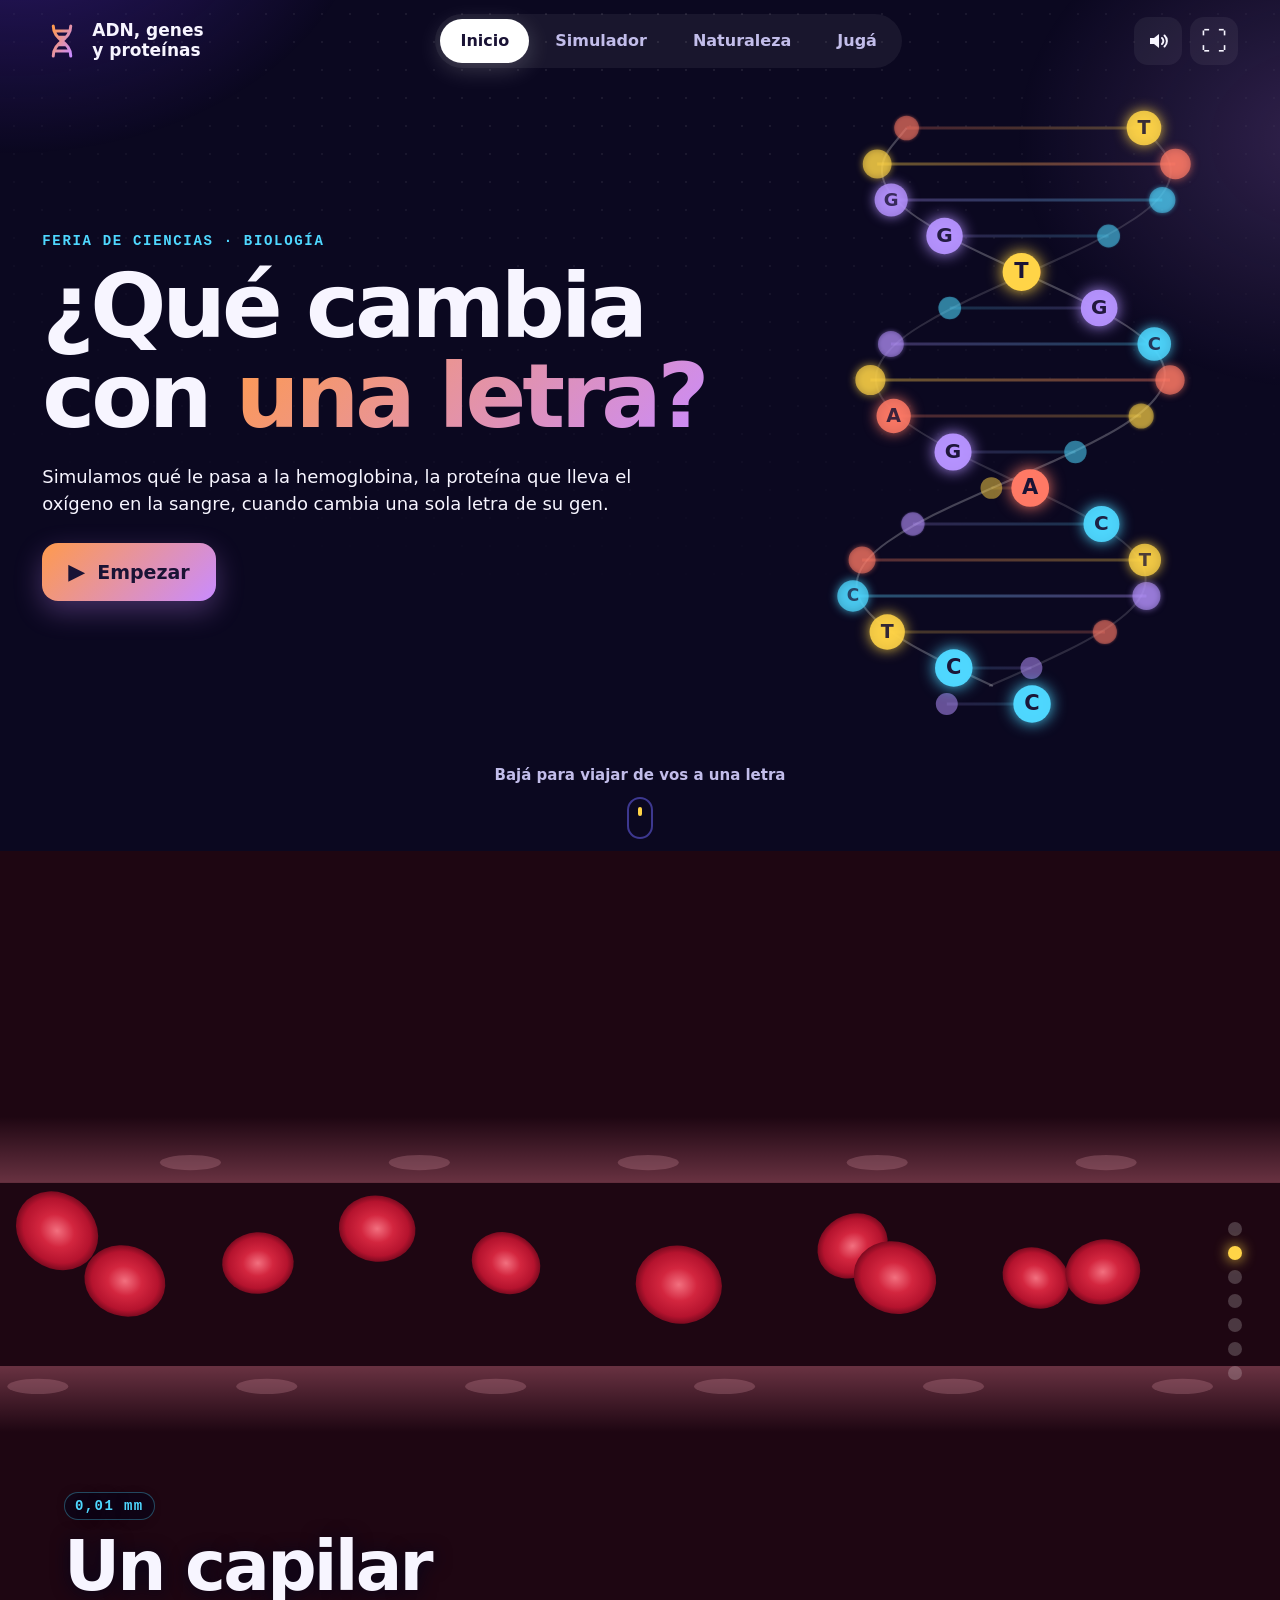
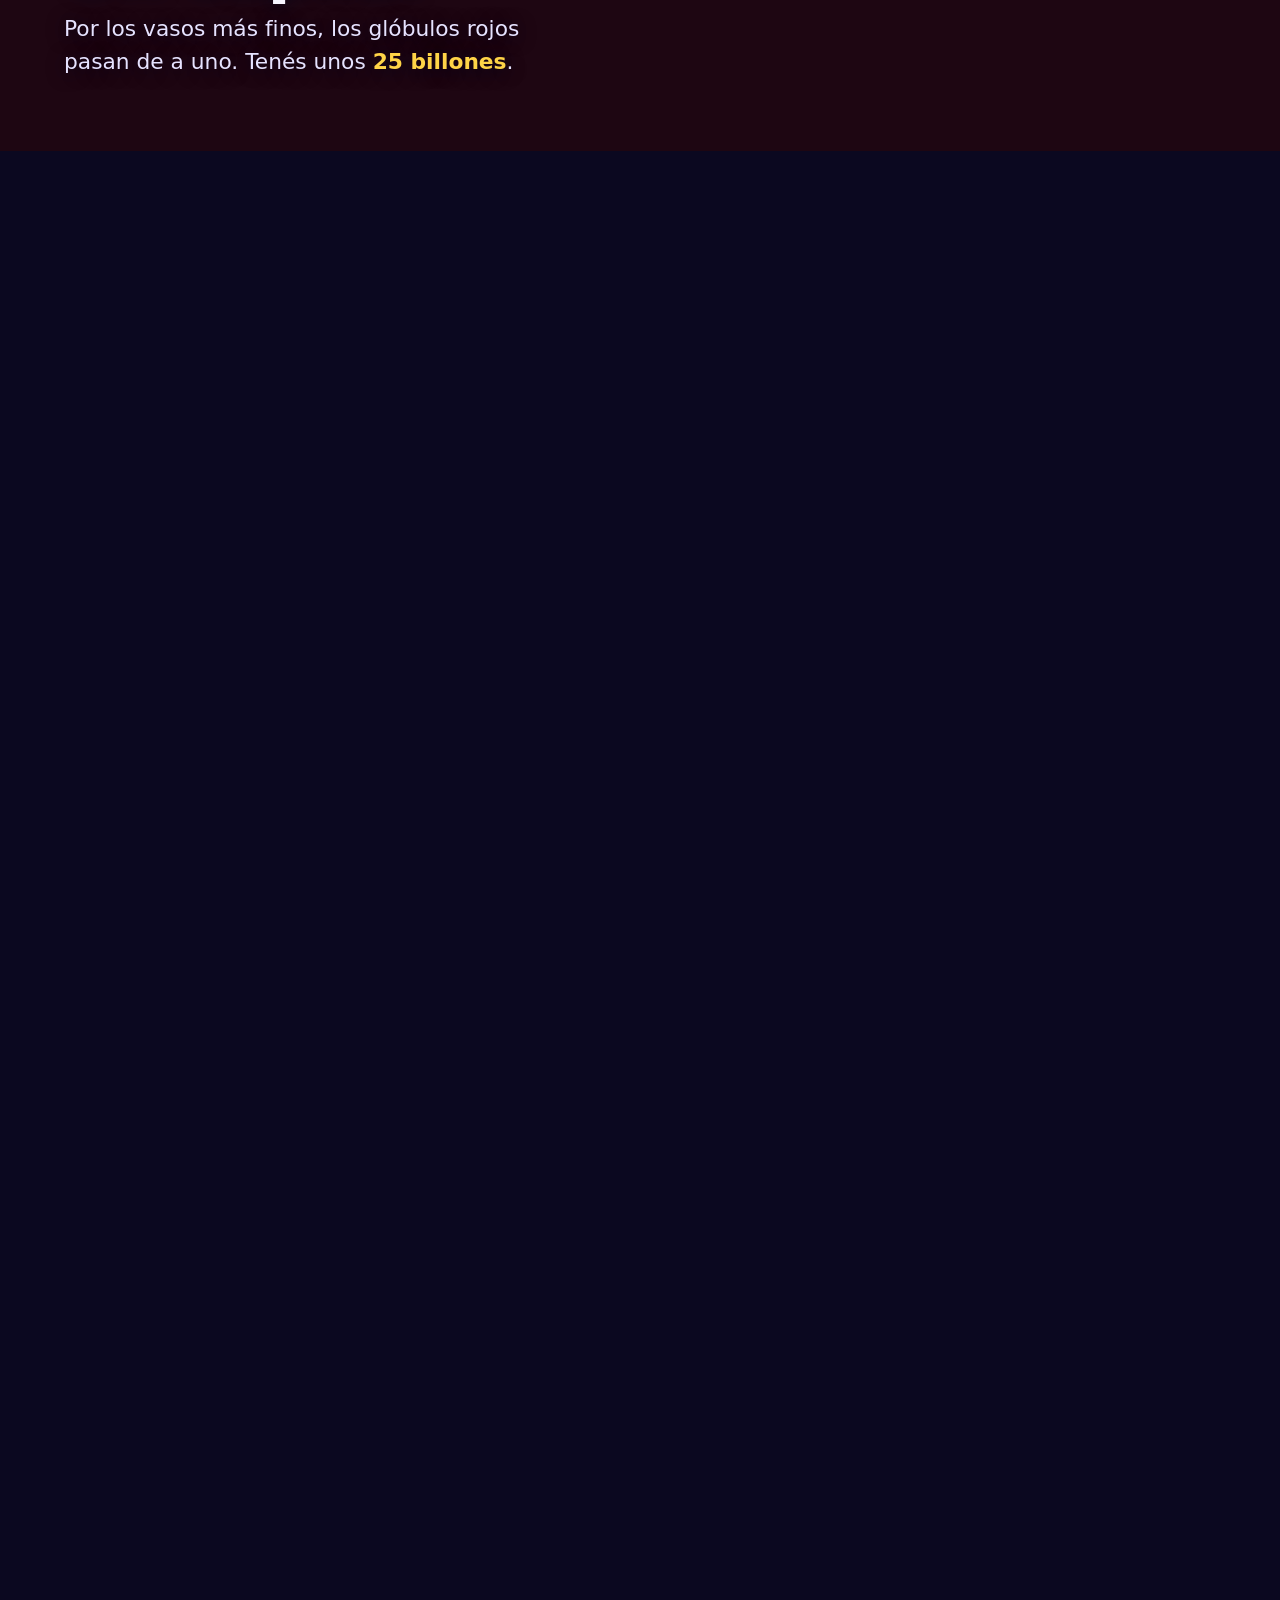
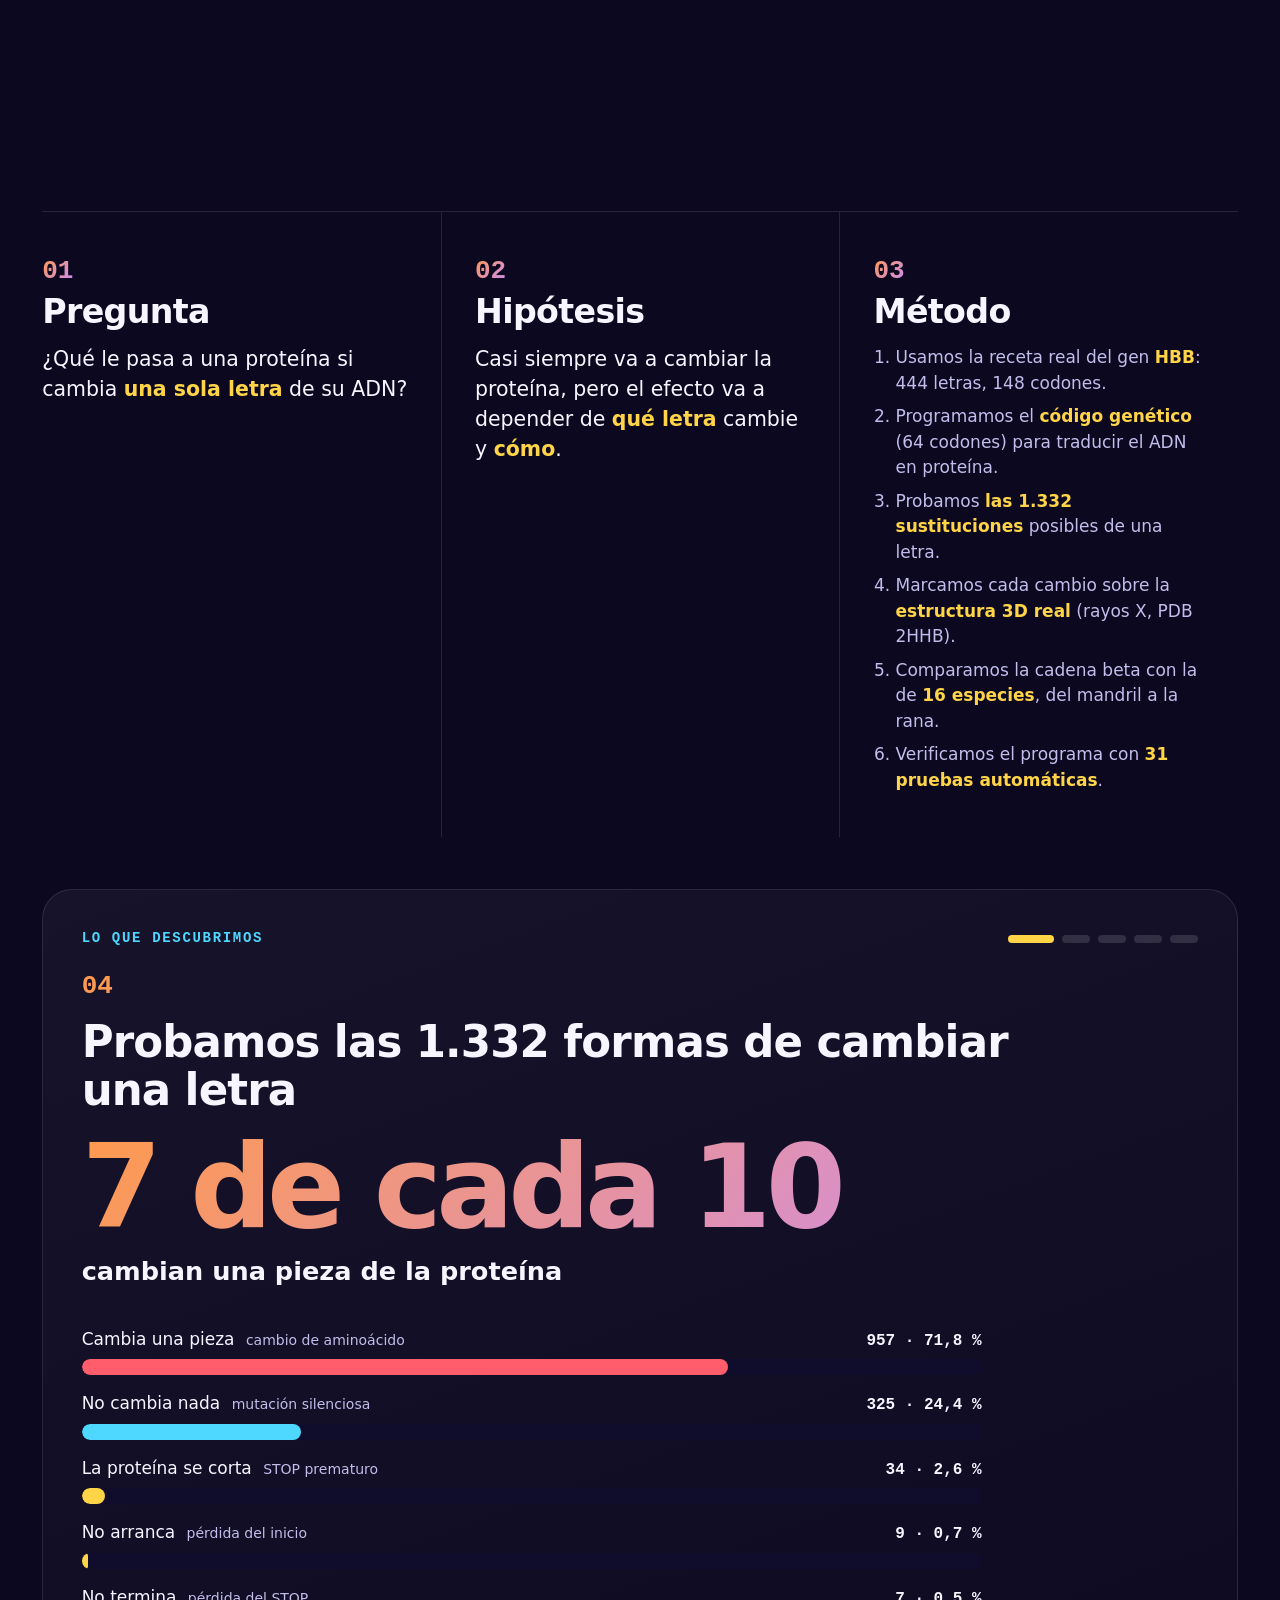
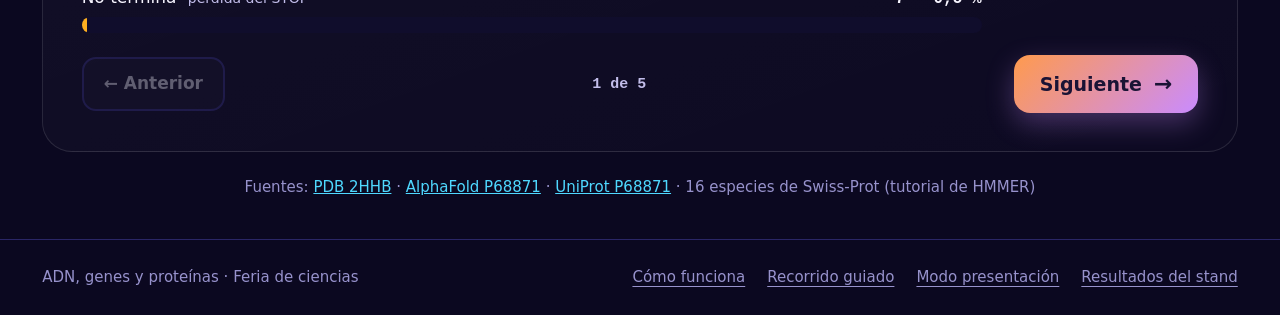
==== commit 4b226f35: "Botones y detalles en lila Co-Authored-By: Claude Opus 5.5 <noreply@anthropic.com> Claude-Session: h" ====
--- a/index.html
+++ b/index.html
@@ -4,7 +4,7 @@
 <meta charset="utf-8"><meta name="viewport" content="width=device-width,initial-scale=1">
 <meta name="description" content="Explorá el ADN de la hemoglobina, creá una mutación y descubrí qué cambia en su proteína. Simulador educativo para una feria de ciencias.">
 <meta name="theme-color" content="#0e0b24"><title>ADN, genes y proteínas · Laboratorio interactivo</title>
-<link rel="icon" type="image/svg+xml" href="data:image/svg+xml,%3Csvg xmlns='http://www.w3.org/2000/svg' viewBox='0 0 32 32'%3E%3Crect width='32' height='32' rx='8' fill='%230e0b24'/%3E%3Cpath d='M9 5c0 11 14 11 14 22M23 5C23 16 9 16 9 27M10 8h12M11 24h10M13 13h6M13 19h6' stroke='%23f38fd9' fill='none' stroke-width='2'/%3E%3C/svg%3E">
+<link rel="icon" type="image/svg+xml" href="data:image/svg+xml,%3Csvg xmlns='http://www.w3.org/2000/svg' viewBox='0 0 32 32'%3E%3Crect width='32' height='32' rx='8' fill='%230e0b24'/%3E%3Cpath d='M9 5c0 11 14 11 14 22M23 5C23 16 9 16 9 27M10 8h12M11 24h10M13 13h6M13 19h6' stroke='%23dcb0ff' fill='none' stroke-width='2'/%3E%3C/svg%3E">
 <link rel="manifest" href="manifest.webmanifest">
 <link rel="apple-touch-icon" href="img/icono-192.png">
 <link rel="stylesheet" href="css/estilos.css">
@@ -13,7 +13,7 @@
 <body>
 <a class="skip" href="#main">Saltar al contenido</a>
 <header class="topbar">
-  <a class="brand" href="#" aria-label="ADN, genes y proteínas, inicio"><svg class="brand-mark" viewBox="0 0 32 32" aria-hidden="true"><defs><linearGradient id="brand-gradient" x1="0" y1="0" x2="1" y2="1"><stop offset="0" stop-color="#ff9a4d"/><stop offset="1" stop-color="#ee6dc8"/></linearGradient></defs><path d="M9 4c0 12 14 12 14 24M23 4C23 16 9 16 9 28M10 8h12M11 24h10M13 13h6M13 19h6" stroke="url(#brand-gradient)" fill="none" stroke-width="2.4" stroke-linecap="round"/></svg><span>ADN, genes<br><b>y proteínas</b></span></a>
+  <a class="brand" href="#" aria-label="ADN, genes y proteínas, inicio"><svg class="brand-mark" viewBox="0 0 32 32" aria-hidden="true"><defs><linearGradient id="brand-gradient" x1="0" y1="0" x2="1" y2="1"><stop offset="0" stop-color="#ff9a4d"/><stop offset="1" stop-color="#c98bff"/></linearGradient></defs><path d="M9 4c0 12 14 12 14 24M23 4C23 16 9 16 9 28M10 8h12M11 24h10M13 13h6M13 19h6" stroke="url(#brand-gradient)" fill="none" stroke-width="2.4" stroke-linecap="round"/></svg><span>ADN, genes<br><b>y proteínas</b></span></a>
   <nav aria-label="Secciones"><button class="nav active" data-tab="proyecto" aria-current="page">Inicio</button><button class="nav" data-tab="lab">Simulador</button><button class="nav" data-tab="naturaleza">Naturaleza</button><button class="nav" data-tab="nombre">Jugá</button></nav>
   <div class="top-actions"><button id="sound-toggle" class="icon-button" aria-pressed="true" aria-label="Apagar el sonido" title="Sonido prendido"><svg viewBox="0 0 24 24" aria-hidden="true"><path d="M4 9h4l5-4v14l-5-4H4Z" fill="currentColor"/><path class="waves" d="M16 9a4 4 0 0 1 0 6M18.5 6.5a7.5 7.5 0 0 1 0 11" fill="none" stroke="currentColor" stroke-width="2" stroke-linecap="round"/><path class="slash" d="m16 9 6 6m0-6-6 6" fill="none" stroke="currentColor" stroke-width="2" stroke-linecap="round"/></svg></button><button id="fullscreen" class="icon-button" title="Pantalla completa" aria-label="Activar pantalla completa">⛶</button></div>
 </header>
--- a/css/estilos.css
+++ b/css/estilos.css
@@ -9,7 +9,7 @@
   --muted: #c2bdea;
   --accent: #ffd447;
   --cyan: #4fd8ff;
-  --pink: #ee6dc8;
+  --pink: #c98bff;
   --orange: #ff9a4d;
   --red: #ff5d6c;
   --amber: #ffb020;
@@ -229,7 +229,7 @@
   font-weight: 800;
   font-size: 19px;
   min-height: 58px;
-  box-shadow: 0 10px 28px #ee6dc84d;
+  box-shadow: 0 10px 28px #c98bff4d;
 }
 .primary:hover:not(:disabled) {
   transform: translateY(-2px);
@@ -2229,7 +2229,7 @@
   pointer-events: none;
   background:
     radial-gradient(40vmax 30vmax at 15% 10%, #5b2fd170, transparent 70%),
-    radial-gradient(34vmax 28vmax at 88% 28%, #ee6dc833, transparent 70%),
+    radial-gradient(34vmax 28vmax at 88% 28%, #c98bff33, transparent 70%),
     radial-gradient(40vmax 34vmax at 55% 100%, #1fb6ff26, transparent 70%);
   animation: aurora 36s ease-in-out infinite alternate;
 }
@@ -2369,10 +2369,10 @@
   background: #ffffff0f;
 }
 .chapter.active {
-  background: linear-gradient(135deg, #ff9a4d26, #ee6dc81f);
+  background: linear-gradient(135deg, #ff9a4d26, #c98bff1f);
   border-color: #ff9a4d99;
   color: var(--text);
-  box-shadow: 0 16px 50px #ee6dc81f;
+  box-shadow: 0 16px 50px #c98bff1f;
 }
 .chapter b {
   font-size: 18px;
@@ -3669,9 +3669,9 @@
   max-width: 900px;
   margin-top: 30px;
   padding: 20px 24px;
-  border: 1px solid #f38fd955;
+  border: 1px solid #dcb0ff55;
   border-radius: 20px;
-  background: linear-gradient(120deg, #ee6dc81f, #ffffff05);
+  background: linear-gradient(120deg, #c98bff1f, #ffffff05);
 }
 .duel-banner h2 {
   font-size: 22px;
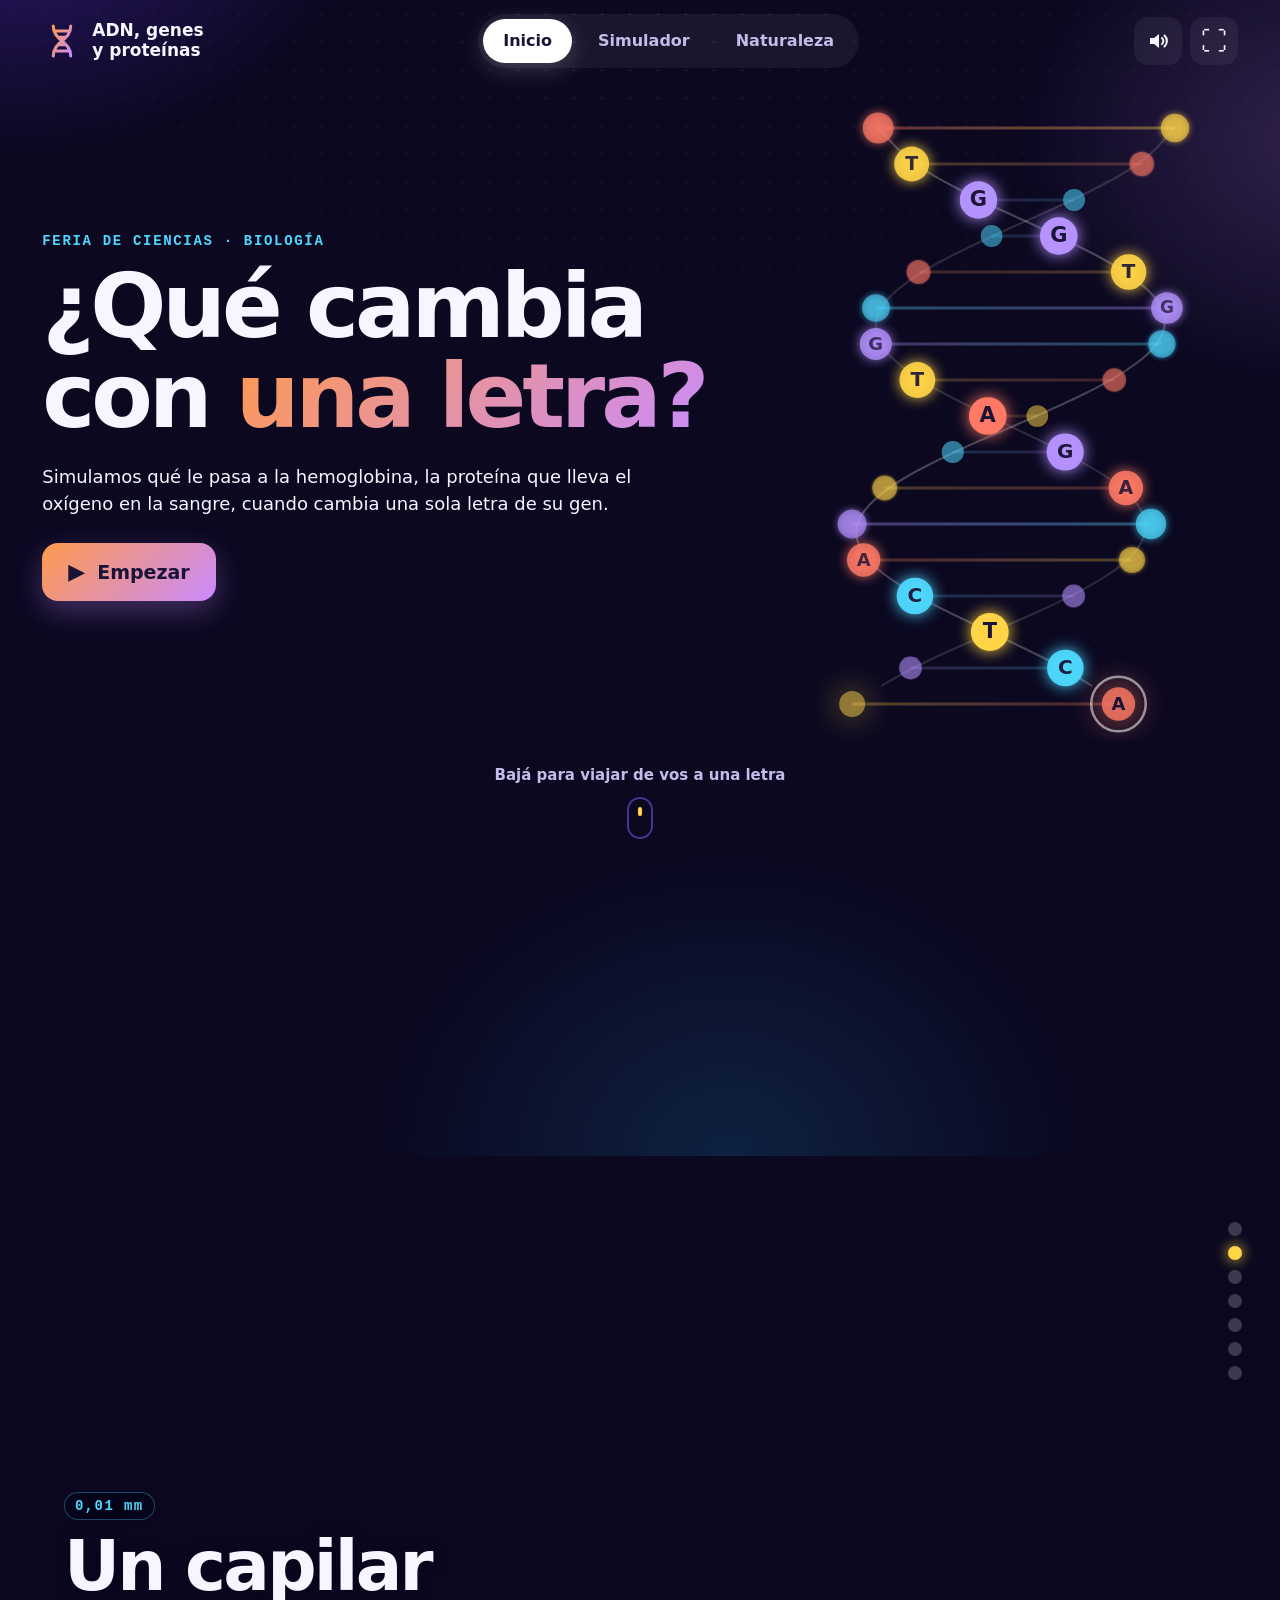
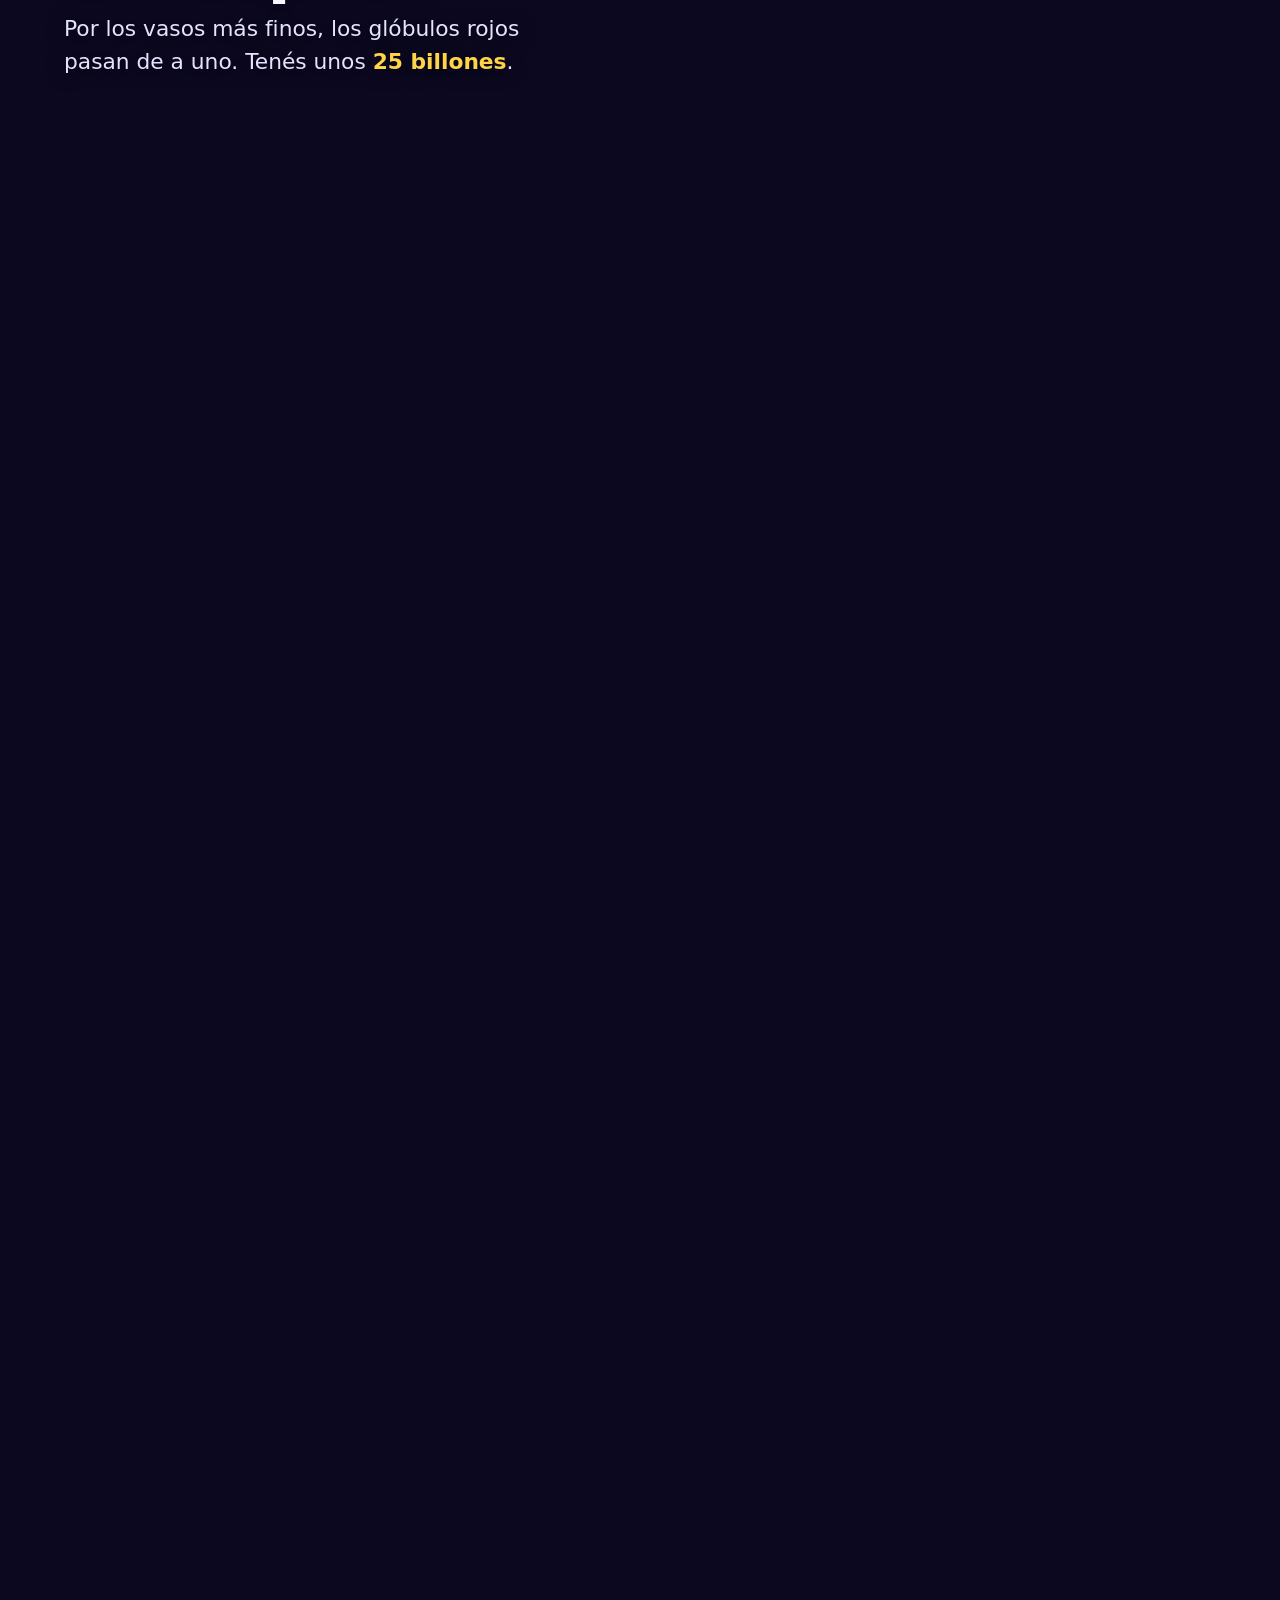
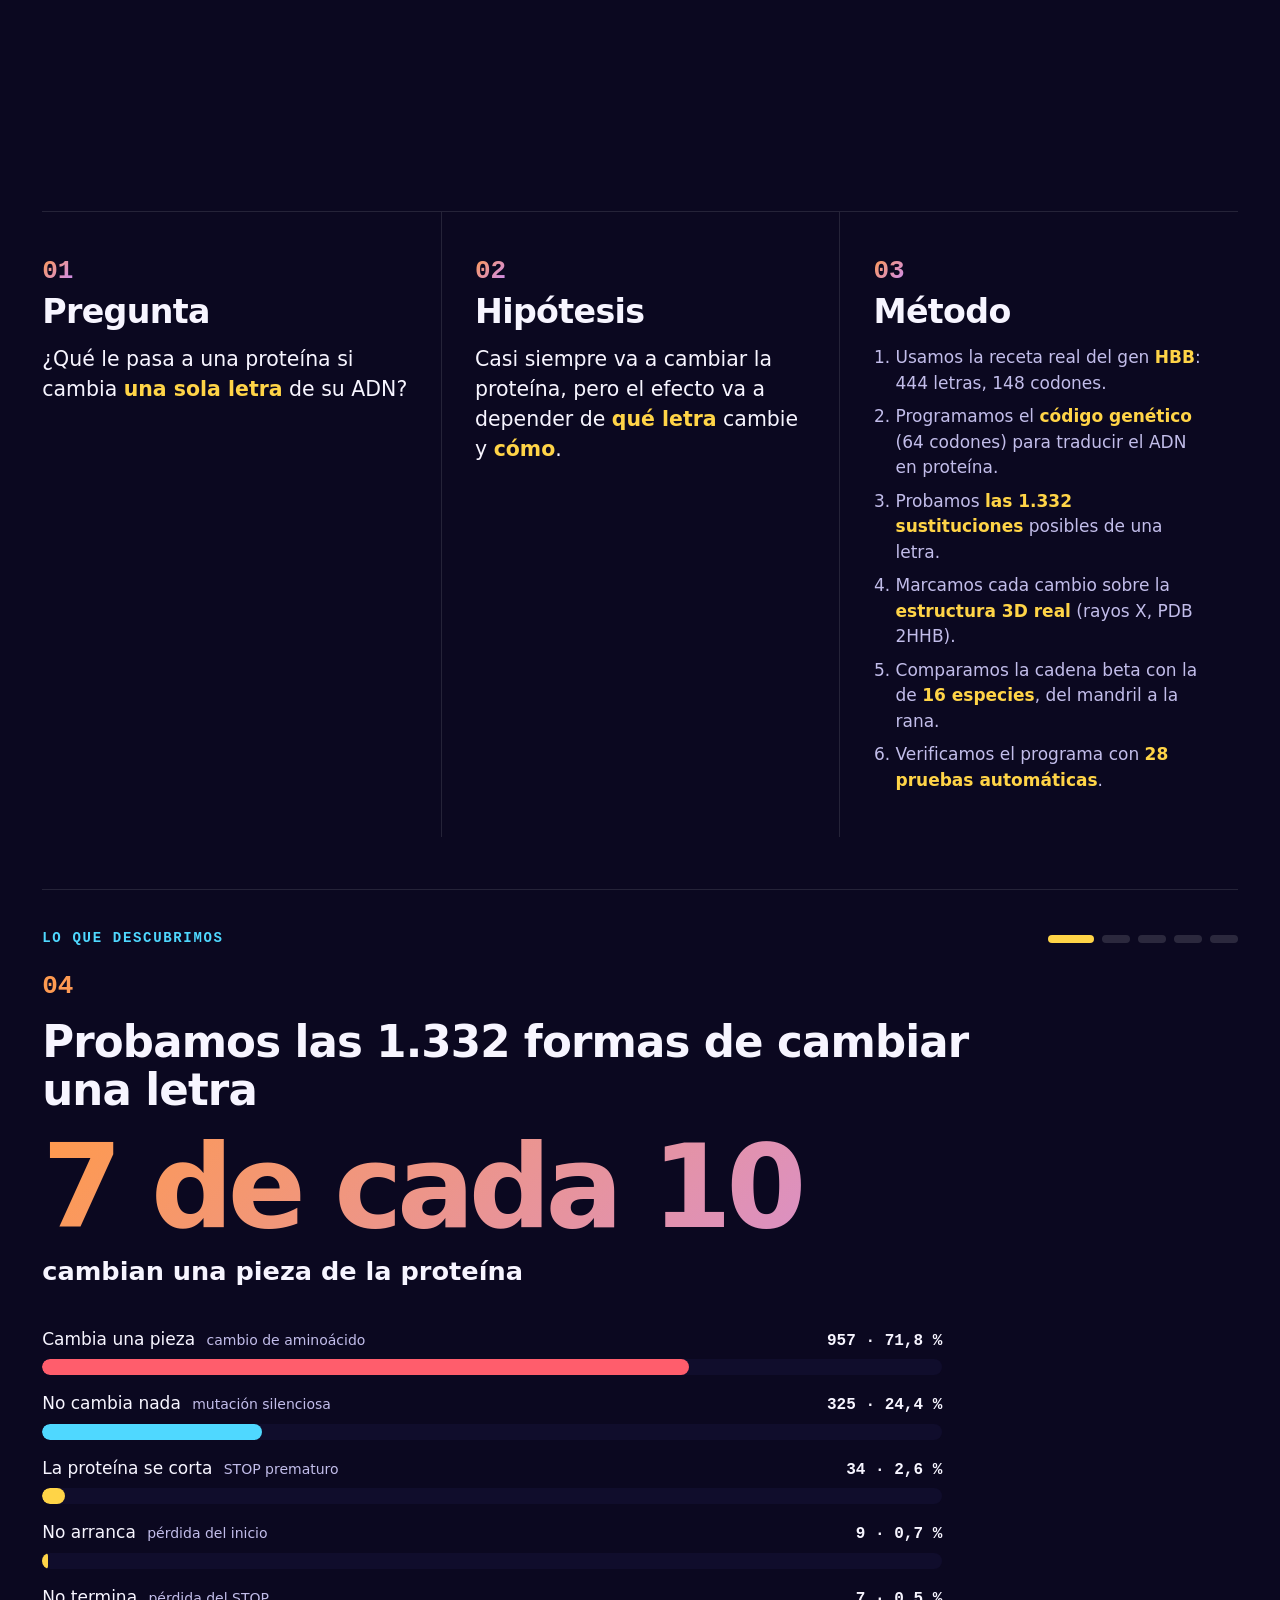
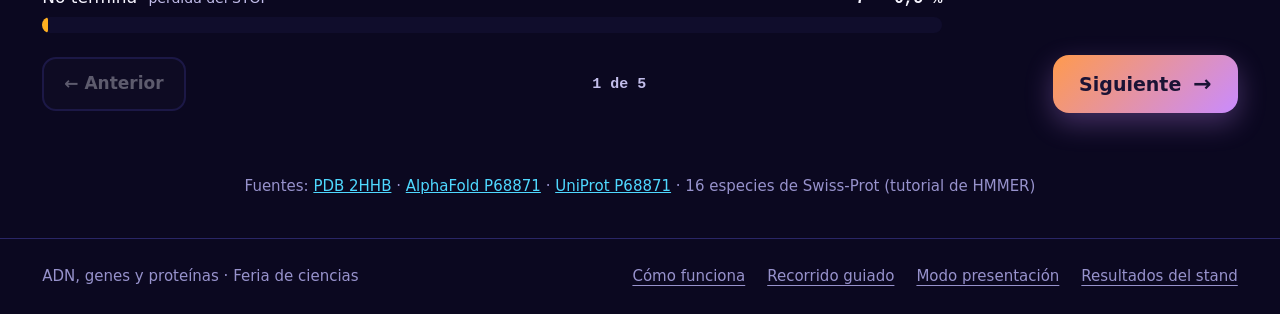
==== commit c37b18f2: "Quitar los juegos: Tu nombre en ADN y el duelo El menú queda en Inicio, Simulador y Naturaleza. Las " ====
--- a/index.html
+++ b/index.html
@@ -14,7 +14,7 @@
 <a class="skip" href="#main">Saltar al contenido</a>
 <header class="topbar">
   <a class="brand" href="#" aria-label="ADN, genes y proteínas, inicio"><svg class="brand-mark" viewBox="0 0 32 32" aria-hidden="true"><defs><linearGradient id="brand-gradient" x1="0" y1="0" x2="1" y2="1"><stop offset="0" stop-color="#ff9a4d"/><stop offset="1" stop-color="#c98bff"/></linearGradient></defs><path d="M9 4c0 12 14 12 14 24M23 4C23 16 9 16 9 28M10 8h12M11 24h10M13 13h6M13 19h6" stroke="url(#brand-gradient)" fill="none" stroke-width="2.4" stroke-linecap="round"/></svg><span>ADN, genes<br><b>y proteínas</b></span></a>
-  <nav aria-label="Secciones"><button class="nav active" data-tab="proyecto" aria-current="page">Inicio</button><button class="nav" data-tab="lab">Simulador</button><button class="nav" data-tab="naturaleza">Naturaleza</button><button class="nav" data-tab="nombre">Jugá</button></nav>
+  <nav aria-label="Secciones"><button class="nav active" data-tab="proyecto" aria-current="page">Inicio</button><button class="nav" data-tab="lab">Simulador</button><button class="nav" data-tab="naturaleza">Naturaleza</button></nav>
   <div class="top-actions"><button id="sound-toggle" class="icon-button" aria-pressed="true" aria-label="Apagar el sonido" title="Sonido prendido"><svg viewBox="0 0 24 24" aria-hidden="true"><path d="M4 9h4l5-4v14l-5-4H4Z" fill="currentColor"/><path class="waves" d="M16 9a4 4 0 0 1 0 6M18.5 6.5a7.5 7.5 0 0 1 0 11" fill="none" stroke="currentColor" stroke-width="2" stroke-linecap="round"/><path class="slash" d="m16 9 6 6m0-6-6 6" fill="none" stroke="currentColor" stroke-width="2" stroke-linecap="round"/></svg></button><button id="fullscreen" class="icon-button" title="Pantalla completa" aria-label="Activar pantalla completa">⛶</button></div>
 </header>
 <main id="main">
@@ -53,7 +53,7 @@
       <li>Probamos <b>las 1.332 sustituciones</b> posibles de una letra.</li>
       <li>Marcamos cada cambio sobre la <b>estructura 3D real</b> (rayos X, PDB 2HHB).</li>
       <li>Comparamos la cadena beta con la de <b>16 especies</b>, del mandril a la rana.</li>
-      <li>Verificamos el programa con <b>31 pruebas automáticas</b>.</li>
+      <li>Verificamos el programa con <b>28 pruebas automáticas</b>.</li>
     </ol></article>
   </div>
   <section class="story" id="story" aria-label="Resultados paso a paso">
@@ -114,7 +114,7 @@
       <span class="tour-count" id="tour-count"></span>
       <button class="ghost tour-exit" id="tour-exit">Salir</button>
     </div>
-    <div class="tour-end" id="tour-end" hidden><button class="primary" id="tour-try">Probarlo vos <span aria-hidden="true">→</span></button><button class="ghost" id="tour-project">Volver al proyecto</button><button class="ghost" id="tour-replay"><span aria-hidden="true">↺</span> Repetir</button><button class="ghost" id="tour-duel"><span aria-hidden="true">⚔</span> Jugar un duelo</button><span class="tour-qr"><img src="img/qr-sitio.svg" alt="Código QR que abre la app en el celular"> Escaneá y jugá en tu celular</span></div>
+    <div class="tour-end" id="tour-end" hidden><button class="primary" id="tour-try">Probarlo vos <span aria-hidden="true">→</span></button><button class="ghost" id="tour-project">Volver al proyecto</button><button class="ghost" id="tour-replay"><span aria-hidden="true">↺</span> Repetir</button><span class="tour-qr"><img src="img/qr-sitio.svg" alt="Código QR que abre la app en el celular"> Escaneá y probalo en tu celular</span></div>
   </section>
   <div class="workspace" id="experiment">
     <div class="stage">
@@ -261,22 +261,6 @@
     </div>
   </article>
 </section>
-<section id="tab-nombre" class="tab-page name-page" hidden>
-  <div class="poster-hero"><p class="eyebrow">JUGÁ CON EL ADN</p><h1>Tu nombre <em>en ADN</em></h1><p>Cada pieza de una proteína tiene una letra: A es alanina, N es asparagina, L es leucina… Escribí tu nombre y mirá el ADN que lo fabricaría.</p></div>
-  <form class="name-form" id="name-form" autocomplete="off"><label for="name-input">Tu nombre</label><div class="name-row"><input id="name-input" maxlength="24" placeholder="Por ejemplo: Lucía" spellcheck="false"><button class="primary" type="submit">Escribirlo en ADN <span aria-hidden="true">→</span></button></div></form>
-  <div class="name-result" id="name-result" hidden>
-    <div class="name-strip" id="name-strip" aria-live="polite"></div>
-    <div class="name-facts" id="name-facts"></div>
-    <div class="name-mutate">
-      <div><h2>¿Y si una letra del ADN cambia?</h2><p class="muted">Una mutación también puede cambiar tu nombre, cortarlo con un STOP… o no cambiar nada.</p></div>
-      <div class="name-mutate-actions"><button class="ghost" id="name-mutate"><span aria-hidden="true">⚄</span> Cambiar una letra al azar</button><button class="text-button" id="name-undo" hidden>Volver a mi nombre</button></div>
-      <p class="name-mutation" id="name-mutation" aria-live="polite"></p>
-    </div>
-    <div class="name-actions"><button class="primary" id="name-card"><span aria-hidden="true">★</span> Guardar mi tarjeta</button></div>
-  </div>
-  <div class="duel-banner"><span class="duel-banner-icon" aria-hidden="true">⚔</span><div><h2>¿Son dos? Jueguen un duelo</h2><p class="muted">Aparece un cambio en el ADN y los dos adivinan qué le pasa a la proteína. Gana el que más acierta.</p></div><button class="primary" id="duel-open"><span aria-hidden="true">⚔</span> Jugar un duelo</button></div>
-  <details class="name-how"><summary>¿Cómo lo calculamos?</summary><p>Las proteínas usan 20 piezas y cada una tiene una letra: A C D E F G H I K L M N P Q R S T V W Y. Para cada letra de tu nombre elegimos el codón que más usan los genes humanos. Adelante va ATG, la señal de inicio (por eso toda proteína empieza con M), y al final, TAA, una señal de STOP.</p><p>La B, la J, la X y la Z no son ninguna pieza, así que las salteamos. La U es la <b>selenocisteína</b>, una pieza rara que se escribe con TGA, ¡un STOP disfrazado! Tu cuerpo tiene unas 25 proteínas con ella. La O es la <b>pirrolisina</b>: solo la usan algunos microbios, que la escriben con TAG. La Ñ y las letras con tilde se escriben sin la marca.</p><p>Es un juego: no existe una proteína real con tu nombre.</p></details>
-</section>
 <section id="tab-learn" class="tab-page reading-page" hidden><p class="eyebrow">CUATRO IDEAS PARA EMPEZAR</p><h1>De cuatro letras a una proteína.</h1><div class="learning-grid">
   <article><span class="lesson-number">01</span><h2>¿Qué es el ADN?</h2><p>Es una molécula que guarda instrucciones de los seres vivos. Usa cuatro letras: A, T, C y G. En su doble hélice, A se une con T y C con G.</p><div class="pair-demo"><span class="base a">A</span><i>···</i><span class="base t">T</span><span class="base c">C</span><i>···</i><span class="base g">G</span></div><p>Un gen es un tramo de ADN. Algunos genes contienen la receta para fabricar una proteína.</p></article>
   <article><span class="lesson-number">02</span><h2>¿Cómo se lee?</h2><p>La célula hace una copia de trabajo, el ARN. El ribosoma lee esa copia de tres en tres. Cada grupo, llamado <b>codón</b>, indica un aminoácido o una señal de parada.</p><div class="recipe"><span>ADN <b>ATG GAA TTT TGA</b></span><span>ARN <b>AUG GAA UUU UGA</b></span><span>Piezas <b>Met · Glu · Phe · STOP</b></span></div></article>
@@ -290,32 +274,12 @@
 <footer><span>ADN, genes y proteínas · Feria de ciencias</span><nav class="footer-links" aria-label="Más"><button class="footer-link" data-tab="learn">Cómo funciona</button><button class="footer-link" id="start-tour">Recorrido guiado</button><a class="footer-link" href="presentacion.html" target="_blank" rel="noopener">Modo presentación</a><button class="footer-link" data-tab="stats">Resultados del stand</button></nav></footer>
 <div class="toast" id="toast" role="status" hidden></div>
 <dialog id="mission-dialog" aria-labelledby="mission-heading"><button class="dialog-close" aria-label="Cerrar" id="close-mission">×</button><p class="eyebrow">MISIÓN / UNA LETRA PUEDE CAMBIARLO TODO</p><h2 id="mission-heading">Elegí un caso real.</h2><div class="case-picker" role="group" aria-label="Casos reales"><button data-case="sickle" class="active" aria-pressed="true"><b>Anemia falciforme</b>Glu6Val</button><button data-case="hbc" aria-pressed="false"><b>Hemoglobina C</b>Glu6Lys</button><button data-case="thal" aria-pressed="false"><b>Beta-talasemia</b>Gln39Stop</button></div><div id="case-detail" aria-live="polite"></div><p class="muted">Son casos históricos, sin relación con las personas que visitan el stand.</p><button class="primary" id="start-mission">Ir al codón 7</button></dialog>
-<dialog id="duel-dialog" class="duel" aria-labelledby="duel-title"><button class="dialog-close" aria-label="Cerrar" id="duel-close">×</button>
-  <div class="duel-intro" id="duel-intro">
-    <p class="eyebrow">DUELO DE PREDICCIONES</p><h2 id="duel-title">¿Quién entiende más el ADN?</h2>
-    <p>Dos jugadores, una pantalla. En cada ronda aparece un cambio en el ADN y los dos eligen, en secreto, qué le pasa a la proteína. Acertar suma 1 punto; si los dos aciertan, el más rápido suma 1 extra.</p>
-    <div class="duel-names"><label class="p1">Jugador 1<input id="duel-n1" value="Jugador 1" maxlength="14"></label><label class="p2">Jugador 2<input id="duel-n2" value="Jugador 2" maxlength="14"></label></div>
-    <p class="muted duel-keys">Con teclado: el jugador 1 usa <kbd>1</kbd> <kbd>2</kbd> <kbd>3</kbd> <kbd>4</kbd> y el jugador 2, <kbd>7</kbd> <kbd>8</kbd> <kbd>9</kbd> <kbd>0</kbd>.</p>
-    <button class="primary" id="duel-start">Empezar · 5 rondas <span aria-hidden="true">→</span></button>
-  </div>
-  <div class="duel-game" id="duel-game" hidden>
-    <div class="duel-head"><p class="eyebrow" id="duel-round"></p><div class="duel-change" id="duel-change"></div><div class="duel-timer" aria-hidden="true"><i id="duel-timer"></i></div></div>
-    <div class="duel-players">
-      <section class="duel-player p1" data-player="0" aria-label="Jugador 1"><header><b class="duel-name"></b><span class="duel-score">0</span></header><div class="duel-options"></div><p class="duel-status" aria-live="polite"></p></section>
-      <section class="duel-player p2" data-player="1" aria-label="Jugador 2"><header><b class="duel-name"></b><span class="duel-score">0</span></header><div class="duel-options"></div><p class="duel-status" aria-live="polite"></p></section>
-    </div>
-    <div class="duel-reveal" id="duel-reveal" aria-live="polite" hidden></div>
-  </div>
-  <div class="duel-end" id="duel-end" hidden><canvas id="duel-confetti" aria-hidden="true"></canvas><p class="eyebrow">FINAL DEL DUELO</p><h2 id="duel-winner"></h2><p id="duel-final"></p><div class="duel-end-actions"><button class="primary" id="duel-again">Revancha</button><button class="ghost" id="duel-exit">Volver al simulador</button></div></div>
-</dialog>
 <dialog id="card-dialog" class="card-dialog" aria-labelledby="card-heading"><button class="dialog-close" aria-label="Cerrar" id="close-card">×</button><h2 id="card-heading">Tu descubrimiento</h2><canvas id="card-canvas" width="1080" height="1350" role="img"></canvas><p class="muted card-photo">Sacale una foto con tu celular para llevártela.</p><div class="card-actions"><button class="primary" id="card-download">Descargar imagen</button><button class="secondary" id="card-share" hidden>Compartir</button></div></dialog>
 <script src="js/datos-modelos.js"></script>
 <script src="js/datos-mapa.js"></script>
 <script src="js/datos-especies.js"></script>
 <script src="js/genetica.js"></script>
 <script src="js/evolucion.js"></script>
-<script src="js/nombre.js"></script>
-<script src="js/duelo.js"></script>
 <script src="js/stl.js"></script>
 <script src="js/sonido.js"></script>
 <script src="js/helice.js"></script>
@@ -329,7 +293,5 @@
 <script src="js/experimento-evolucion.js"></script>
 <script src="js/historia.js"></script>
 <script src="js/velcro.js"></script>
-<script src="js/tu-nombre.js"></script>
-<script src="js/duelo-juego.js"></script>
 <script src="js/guia.js"></script>
 </body></html>
--- a/css/estilos.css
+++ b/css/estilos.css
@@ -554,9 +554,7 @@
 }
 .sickle-note {
   border-left: 3px solid var(--accent);
-  background: linear-gradient(90deg, #ffd4471f, transparent 85%);
-  padding: 14px 18px;
-  border-radius: 0 14px 14px 0;
+  padding: 2px 0 2px 16px;
   font-size: 17px;
 }
 .sickle-note b {
@@ -2044,7 +2042,7 @@
   }
   .topbar nav {
     display: grid;
-    grid-template-columns: repeat(4, 1fr);
+    grid-template-columns: repeat(3, 1fr);
     border-radius: 18px;
   }
   .nav {
@@ -2354,25 +2352,23 @@
   column-gap: 14px;
   align-items: center;
   text-align: left;
-  padding: 16px 18px;
-  border-radius: 20px;
-  background: #ffffff08;
-  border: 1px solid var(--hair);
-  color: var(--muted);
+  padding: 14px 4px;
+  border-radius: 0;
+  background: none;
+  border-bottom: 3px solid transparent;
+  color: var(--muted);
+  opacity: 0.7;
   transition:
-    background 0.25s,
     border-color 0.25s,
-    transform 0.25s;
+    opacity 0.25s;
 }
 .chapter:hover {
-  transform: translateY(-2px);
-  background: #ffffff0f;
+  opacity: 1;
 }
 .chapter.active {
-  background: linear-gradient(135deg, #ff9a4d26, #c98bff1f);
-  border-color: #ff9a4d99;
+  border-bottom-color: var(--orange);
   color: var(--text);
-  box-shadow: 0 16px 50px #c98bff1f;
+  opacity: 1;
 }
 .chapter b {
   font-size: 18px;
@@ -2653,7 +2649,7 @@
     gap: 8px;
   }
   .chapter {
-    padding: 10px 14px;
+    padding: 10px 4px;
   }
   .chapter-icon {
     width: 42px;
@@ -2970,10 +2966,6 @@
   display: flex;
   flex-direction: column;
   gap: 12px;
-  padding: 18px;
-  border-radius: 22px;
-  background: linear-gradient(180deg, #ffffff0a, #ffffff04);
-  border: 1px solid var(--hair);
 }
 .cons-card h3 {
   display: flex;
@@ -3416,10 +3408,6 @@
 }
 .evo-note {
   margin: 14px 0;
-  padding: 12px 16px;
-  border-radius: 14px;
-  background: #ffd4470f;
-  border-left: 3px solid var(--accent);
   font-size: 16px;
   color: var(--muted);
 }
@@ -3477,296 +3465,7 @@
   }
 }
 
-/* ---- Tu nombre en ADN ---- */
-.name-page .poster-hero h1 {
-  font-size: clamp(44px, 6vw, 88px);
-}
-.name-form {
-  max-width: 760px;
-  display: grid;
-  gap: 8px;
-  margin-bottom: 30px;
-}
-.name-form label {
-  font-weight: 700;
-  color: var(--muted);
-}
-.name-row {
-  display: flex;
-  flex-wrap: wrap;
-  gap: 12px;
-}
-.name-row input {
-  flex: 1 1 260px;
-  min-height: 64px;
-  padding: 0 22px;
-  border-radius: 18px;
-  border: 2px solid var(--line);
-  background: var(--well);
-  color: var(--text);
-  font-size: 28px;
-  font-weight: 800;
-  letter-spacing: 0.04em;
-  text-transform: uppercase;
-}
-.name-row input::placeholder {
-  text-transform: none;
-  letter-spacing: 0;
-  font-weight: 500;
-  color: #8984c0;
-}
-.name-row input:focus {
-  outline: none;
-  border-color: var(--accent);
-}
-.name-strip {
-  display: flex;
-  flex-wrap: wrap;
-  gap: 14px 10px;
-  align-items: flex-start;
-  padding: 26px;
-  border-radius: 26px;
-  background: linear-gradient(160deg, #ffffff0c, #ffffff03);
-  border: 1px solid var(--hair);
-}
-.name-letter {
-  display: grid;
-  justify-items: center;
-  gap: 4px;
-  min-width: 64px;
-  animation: pop 0.5s cubic-bezier(0.3, 1.6, 0.5, 1) backwards;
-}
-.name-letter > b {
-  display: grid;
-  place-items: center;
-  width: 64px;
-  height: 64px;
-  border-radius: 18px;
-  background: var(--cta);
-  color: var(--ink);
-  font-size: 36px;
-  font-weight: 800;
-}
-.name-letter small {
-  color: var(--muted);
-  font: 700 13px var(--mono);
-}
-.name-letter.start > b,
-.name-letter.stop > b {
-  background: var(--card-2);
-  color: var(--text);
-  font-size: 18px;
-}
-.name-letter.special > b {
-  background: var(--accent);
-  box-shadow: 0 0 22px #ffd44788;
-}
-.name-letter.missing > b {
-  background: transparent;
-  border: 2px dashed var(--line);
-  color: var(--muted);
-}
-.name-letter.swapped > b {
-  background: var(--red);
-  box-shadow: 0 0 24px #ff5d6c99;
-}
-.name-letter.now-stop > b {
-  background: var(--red);
-  color: #fff;
-}
-.name-letter.cut {
-  opacity: 0.3;
-}
-.name-letter.changed .mini-codon {
-  outline: 2px solid #fff;
-  outline-offset: 3px;
-  border-radius: 6px;
-}
-.name-gap {
-  width: 18px;
-}
-.mini-codon {
-  display: flex;
-  gap: 2px;
-}
-.mini-codon .base {
-  width: 20px;
-  height: 24px;
-  font-size: 13px;
-  border-radius: 5px;
-  font-style: normal;
-}
-.mini-codon.empty {
-  color: var(--muted);
-  height: 24px;
-}
-.name-letter:nth-child(2) {
-  animation-delay: 0.04s;
-}
-.name-letter:nth-child(3) {
-  animation-delay: 0.08s;
-}
-.name-letter:nth-child(4) {
-  animation-delay: 0.12s;
-}
-.name-letter:nth-child(5) {
-  animation-delay: 0.16s;
-}
-.name-letter:nth-child(n + 6) {
-  animation-delay: 0.2s;
-}
-.name-facts {
-  display: grid;
-  gap: 8px;
-  margin: 20px 0 30px;
-  font-size: 18px;
-  max-width: 900px;
-}
-.name-facts b {
-  color: var(--accent);
-}
-.name-mutate {
-  display: grid;
-  grid-template-columns: 1fr auto;
-  gap: 14px 24px;
-  align-items: center;
-  padding: 24px 0;
-  border-top: 1px solid var(--hair);
-  border-bottom: 1px solid var(--hair);
-}
-.name-mutate h2 {
-  font-size: 24px;
-}
-.name-mutate-actions {
-  display: flex;
-  flex-wrap: wrap;
-  gap: 12px;
-  align-items: center;
-}
-.name-mutation {
-  grid-column: 1 / -1;
-  font-size: 19px;
-}
-.name-mutation:empty {
-  display: none;
-}
-.name-mutation b {
-  color: var(--accent);
-}
-.name-actions {
-  margin: 24px 0;
-}
-.name-how {
-  max-width: 900px;
-  margin-top: 30px;
-}
-/* En «Jugá», el duelo para dos queda a la vista debajo del nombre. */
-.duel-banner {
-  display: grid;
-  grid-template-columns: auto 1fr auto;
-  align-items: center;
-  gap: 18px;
-  max-width: 900px;
-  margin-top: 30px;
-  padding: 20px 24px;
-  border: 1px solid #dcb0ff55;
-  border-radius: 20px;
-  background: linear-gradient(120deg, #c98bff1f, #ffffff05);
-}
-.duel-banner h2 {
-  font-size: 22px;
-}
-.duel-banner p {
-  margin-top: 4px;
-}
-.duel-banner-icon {
-  display: grid;
-  place-items: center;
-  width: 56px;
-  height: 56px;
-  border-radius: 16px;
-  background: var(--pink);
-  font-size: 28px;
-}
-@media (max-width: 560px) {
-  .name-strip {
-    padding: 16px;
-    gap: 12px 6px;
-  }
-  .name-letter {
-    min-width: 50px;
-  }
-  .name-letter > b {
-    width: 50px;
-    height: 50px;
-    font-size: 28px;
-    border-radius: 14px;
-  }
-  .mini-codon .base {
-    width: 15px;
-    height: 20px;
-    font-size: 11px;
-  }
-  .name-mutate {
-    grid-template-columns: 1fr;
-  }
-  .duel-banner {
-    grid-template-columns: auto 1fr;
-    padding: 16px;
-  }
-  .duel-banner .primary {
-    grid-column: 1 / -1;
-  }
-  .name-row input {
-    font-size: 22px;
-  }
-}
-
-/* ---- Duelo de predicciones ---- */
-.shortcut-icon.duel {
-  background: var(--pink);
-  font-size: 24px;
-}
-dialog.duel {
-  width: min(1180px, calc(100vw - 24px));
-  max-width: none;
-  max-height: calc(100vh - 24px);
-  overflow: auto;
-}
-.duel-intro {
-  display: grid;
-  gap: 16px;
-  justify-items: start;
-  max-width: 720px;
-}
-.duel-intro h2 {
-  font-size: clamp(30px, 4vw, 48px);
-}
-.duel-names {
-  display: flex;
-  flex-wrap: wrap;
-  gap: 14px;
-}
-.duel-names label {
-  display: grid;
-  gap: 6px;
-  font-weight: 700;
-}
-.duel-names label.p1 {
-  color: var(--orange);
-}
-.duel-names label.p2 {
-  color: var(--cyan);
-}
-.duel-names input {
-  min-height: 48px;
-  padding: 0 14px;
-  border-radius: 12px;
-  border: 2px solid var(--line);
-  background: var(--well);
-  color: var(--text);
-  font-size: 18px;
-}
+/* Teclas, descarga para imprimir en 3D y enlaces con forma de botón. */
 kbd {
   display: inline-block;
   min-width: 22px;
@@ -3778,220 +3477,6 @@
   text-align: center;
   color: var(--muted);
 }
-.duel-head {
-  display: grid;
-  gap: 10px;
-  justify-items: center;
-  text-align: center;
-  margin-bottom: 18px;
-}
-.duel-change p {
-  font-size: 20px;
-}
-.duel-change .muted {
-  font-size: 16px;
-  margin-top: 6px;
-}
-.duel-codons {
-  display: flex;
-  align-items: center;
-  justify-content: center;
-  gap: 18px;
-  margin: 12px 0 4px;
-}
-.duel-codon {
-  display: flex;
-  gap: 6px;
-}
-.duel-codon .base {
-  width: 52px;
-  height: 58px;
-  font-size: 30px;
-}
-.duel-arrow {
-  font-size: 34px;
-  color: var(--muted);
-}
-.duel-q {
-  font-size: 44px;
-  color: var(--accent);
-  width: 52px;
-  text-align: center;
-}
-.duel-timer {
-  width: min(520px, 100%);
-  height: 6px;
-  border-radius: 3px;
-  background: #ffffff14;
-  overflow: hidden;
-}
-.duel-timer i {
-  display: block;
-  height: 100%;
-  background: var(--cta);
-}
-.duel-players {
-  display: grid;
-  grid-template-columns: 1fr 1fr;
-  gap: 18px;
-}
-.duel-player {
-  padding: 18px;
-  border-radius: 22px;
-  border: 2px solid var(--line);
-  background: #ffffff06;
-  transition:
-    border-color 0.3s,
-    background 0.3s;
-}
-.duel-player.p1 {
-  border-color: #ff9a4d66;
-}
-.duel-player.p2 {
-  border-color: #4fd8ff66;
-}
-.duel-player.right {
-  background: #4fd8ff12;
-  border-color: var(--cyan);
-}
-.duel-player.wrong {
-  background: #ff5d6c0f;
-}
-.duel-player header {
-  display: flex;
-  justify-content: space-between;
-  align-items: baseline;
-  margin-bottom: 12px;
-}
-.duel-player.p1 .duel-name {
-  color: var(--orange);
-}
-.duel-player.p2 .duel-name {
-  color: var(--cyan);
-}
-.duel-name {
-  font-size: 20px;
-}
-.duel-score {
-  font: 800 34px var(--mono);
-}
-.duel-options {
-  display: grid;
-  grid-template-columns: 1fr 1fr;
-  gap: 10px;
-}
-.duel-options button {
-  position: relative;
-  display: grid;
-  gap: 6px;
-  justify-items: start;
-  text-align: left;
-  min-height: 86px;
-  padding: 12px 14px;
-  border-radius: 16px;
-  background: var(--card);
-  border: 2px solid var(--line);
-}
-.duel-options button b {
-  font-size: 17px;
-}
-.duel-options kbd {
-  position: absolute;
-  top: 10px;
-  right: 10px;
-}
-.duel-player.ready .duel-options button {
-  opacity: 0.25;
-  pointer-events: none;
-}
-.duel-options button.picked {
-  border-color: #fff;
-  opacity: 1 !important;
-}
-.duel-options button.correct {
-  border-color: var(--cyan);
-  background: #4fd8ff22;
-  opacity: 1 !important;
-}
-.duel-options button:disabled {
-  cursor: default;
-  opacity: 0.4;
-}
-.duel-status {
-  margin-top: 10px;
-  min-height: 1.5em;
-  font-weight: 700;
-  color: var(--muted);
-}
-.duel-player.right .duel-status {
-  color: var(--cyan);
-}
-.duel-reveal {
-  display: flex;
-  flex-wrap: wrap;
-  gap: 14px 22px;
-  align-items: center;
-  justify-content: space-between;
-  margin-top: 18px;
-  padding: 18px 20px;
-  border-radius: 18px;
-  background: var(--card);
-  border: 1px solid var(--line);
-  font-size: 18px;
-}
-.duel-reveal b {
-  color: var(--accent);
-}
-.duel-end {
-  position: relative;
-  display: grid;
-  justify-items: center;
-  text-align: center;
-  gap: 12px;
-  padding: 40px 0;
-}
-.duel-end h2 {
-  font-size: clamp(36px, 6vw, 72px);
-  background: var(--cta);
-  -webkit-background-clip: text;
-  background-clip: text;
-  color: transparent;
-}
-#duel-final {
-  font: 800 28px var(--mono);
-}
-.duel-end-actions {
-  display: flex;
-  gap: 12px;
-  margin-top: 10px;
-}
-#duel-confetti {
-  position: absolute;
-  inset: 0;
-  pointer-events: none;
-}
-@media (max-width: 760px) {
-  .duel-players {
-    grid-template-columns: 1fr;
-  }
-  .duel-codon .base {
-    width: 40px;
-    height: 46px;
-    font-size: 24px;
-  }
-  .duel-options kbd {
-    display: none;
-  }
-}
-.duel-codon .base.removed {
-  text-decoration: none;
-  opacity: 0.35;
-  outline: 3px dashed #fff;
-  outline-offset: -3px;
-}
-#duel-final {
-  font-size: 22px;
-}
 .print-3d {
   margin-top: 16px;
   padding-top: 14px;
@@ -4011,18 +3496,12 @@
   color: var(--text);
   text-decoration: none;
 }
-.name-row input {
-  min-width: 0;
-  width: 100%;
-}
 
 /* ---- Resultados paso a paso: una idea por pantalla ---- */
 .story {
   margin: clamp(30px, 4vw, 56px) 0 10px;
-  padding: clamp(22px, 3vw, 40px);
-  border-radius: 30px;
-  background: linear-gradient(160deg, #ffffff0c, #ffffff03);
-  border: 1px solid var(--hair);
+  padding: clamp(22px, 3vw, 40px) 0;
+  border-top: 1px solid var(--hair);
 }
 .story-top {
   display: flex;
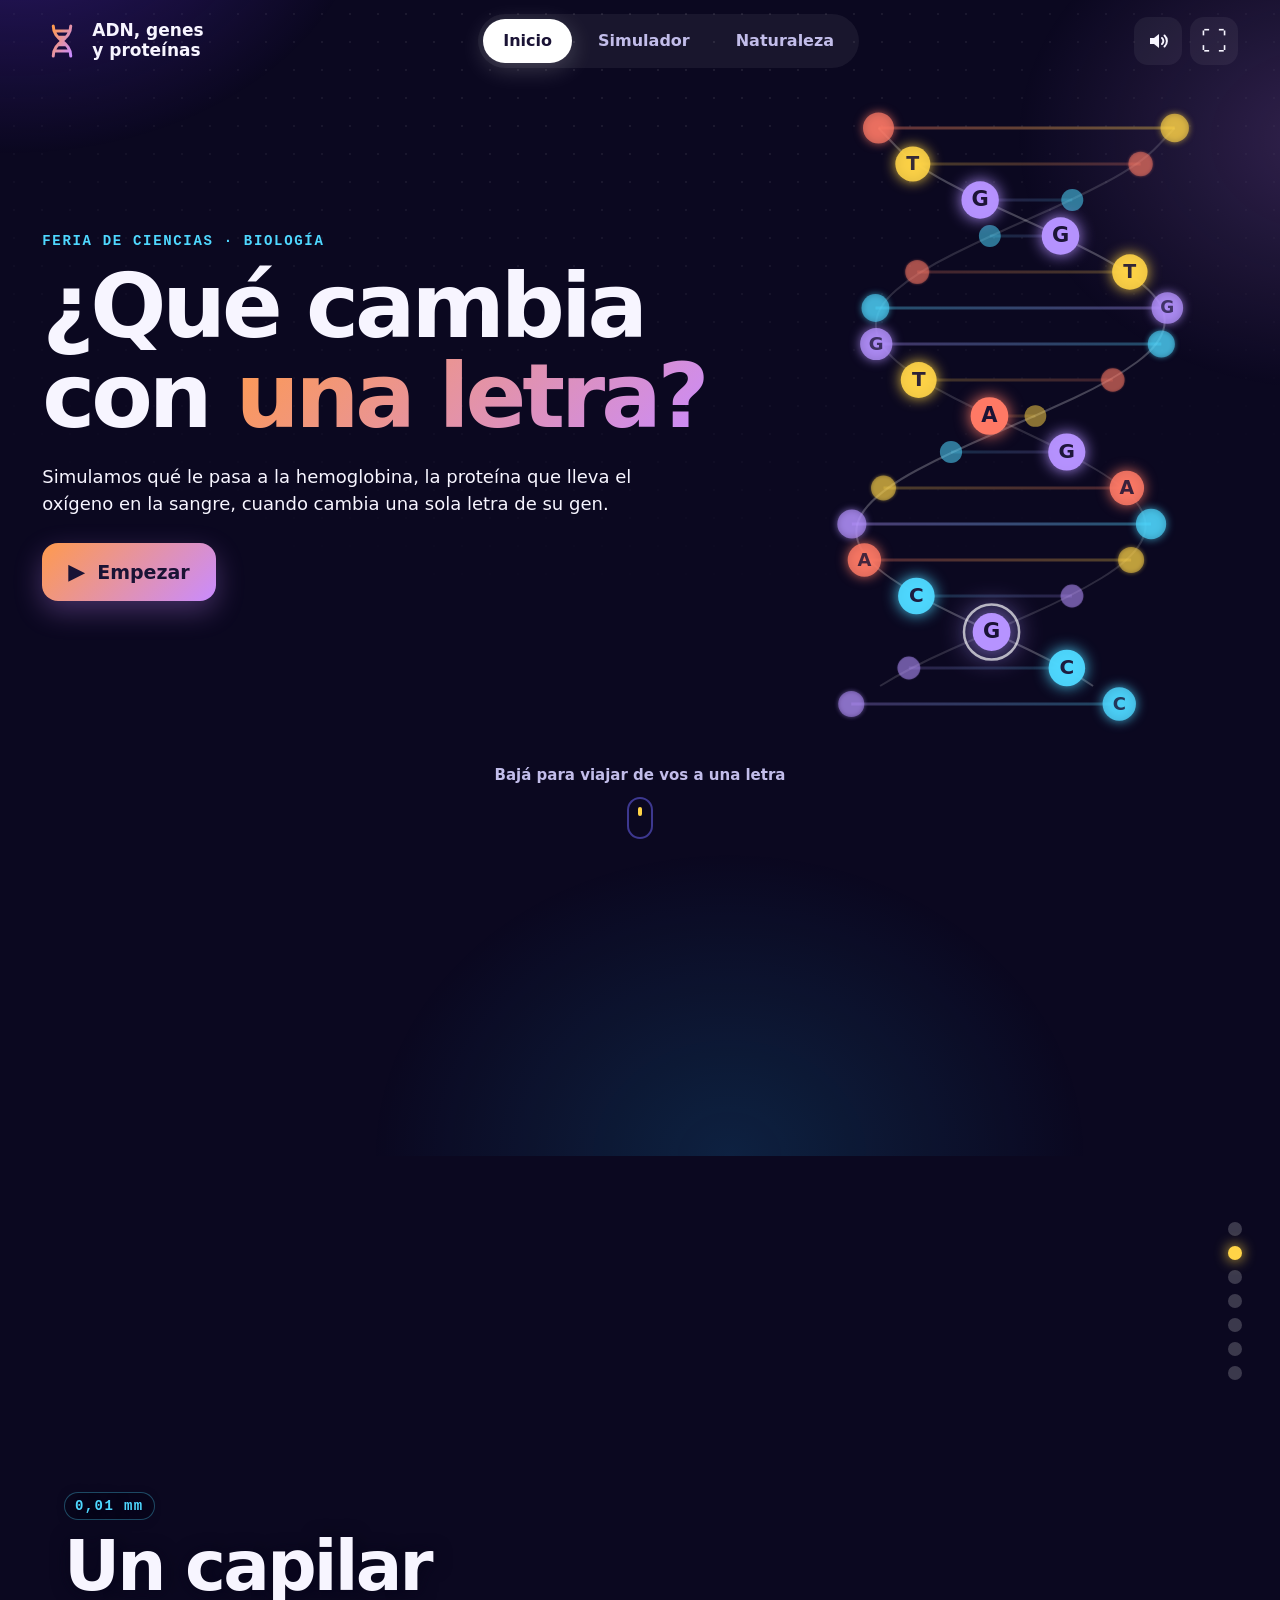
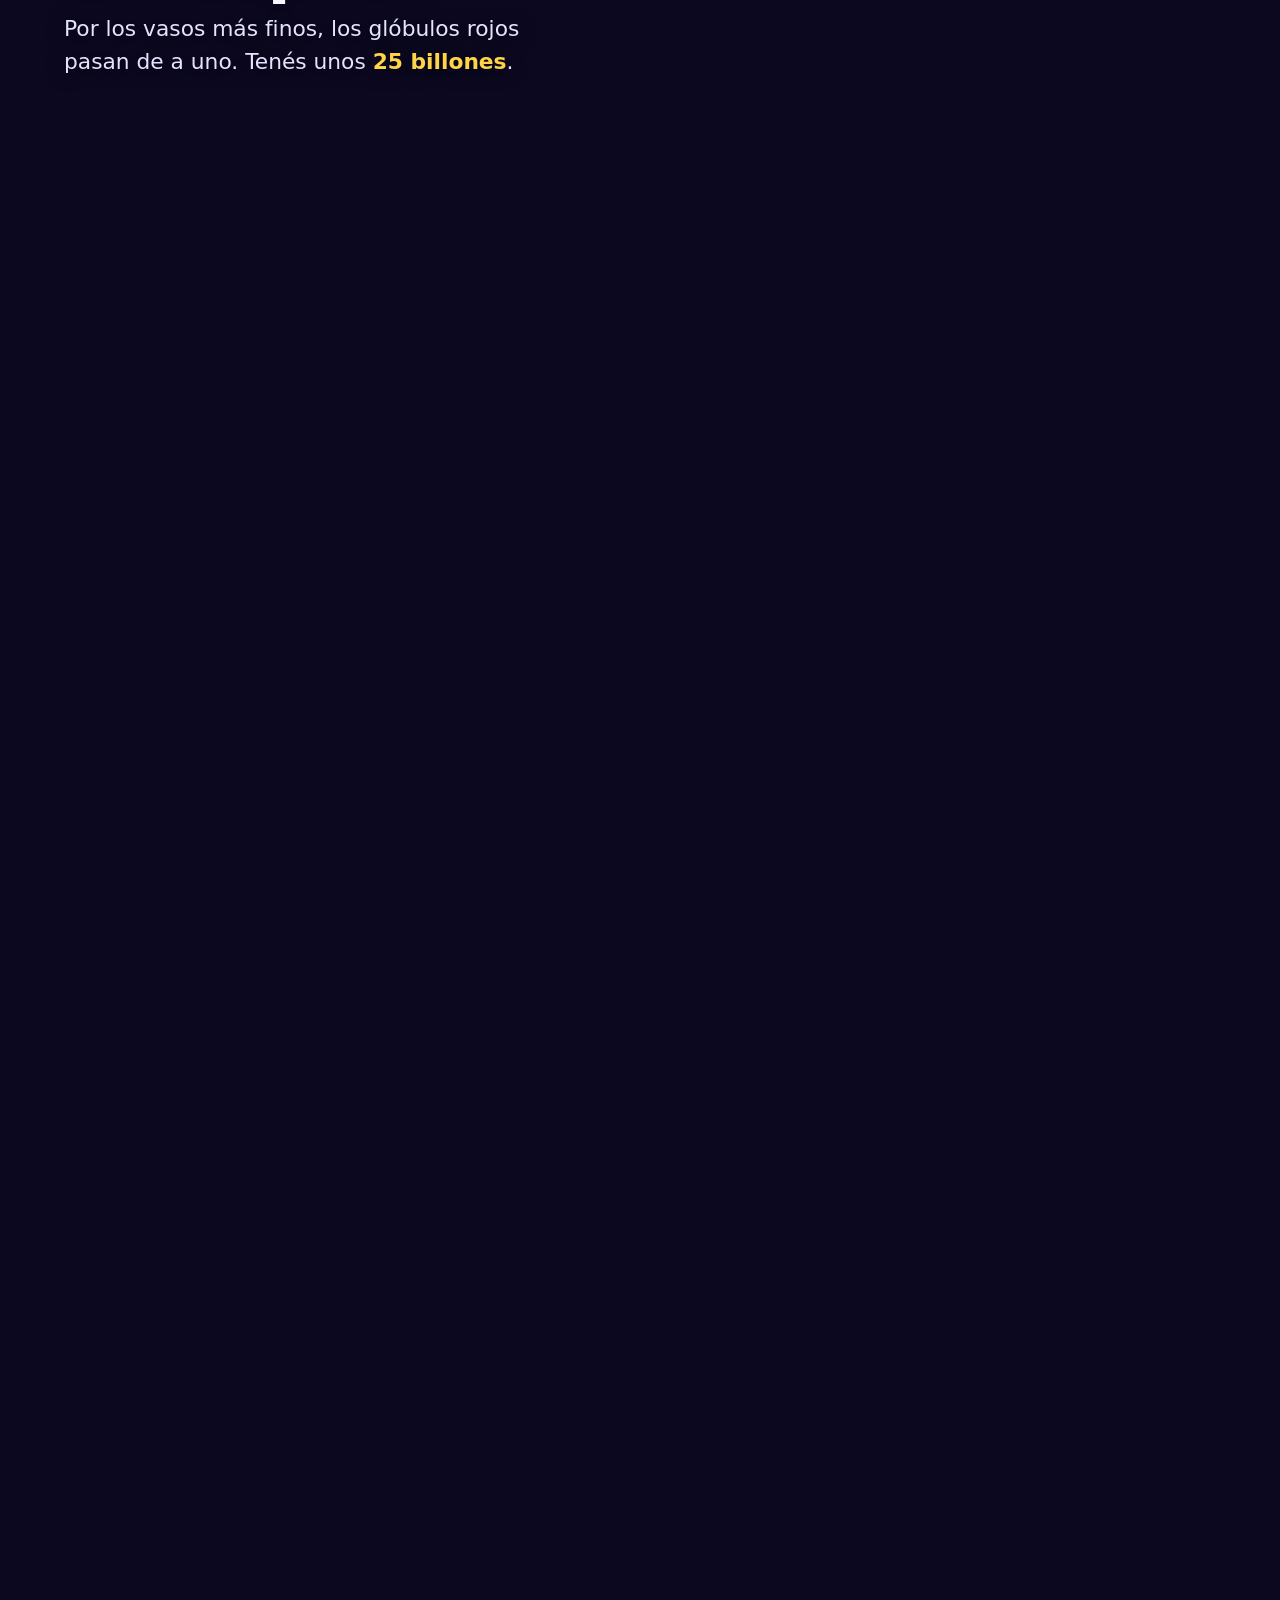
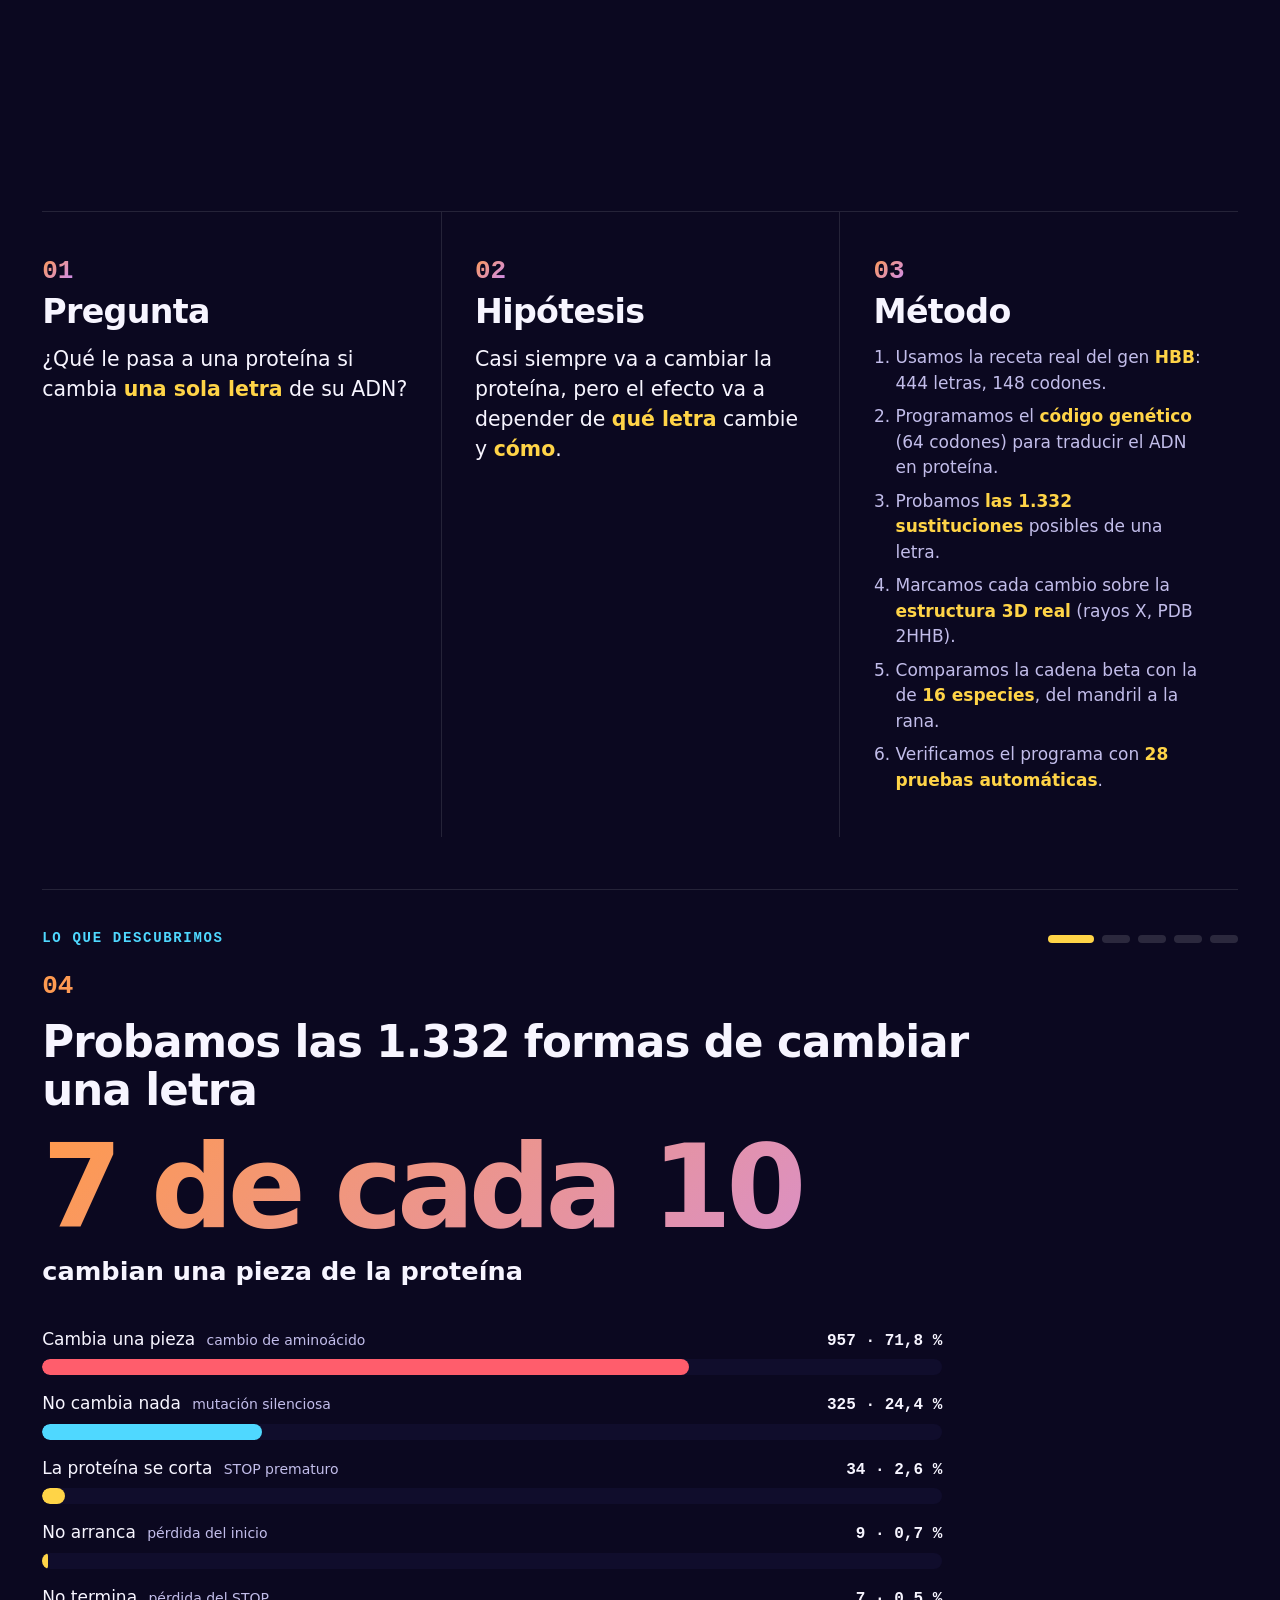
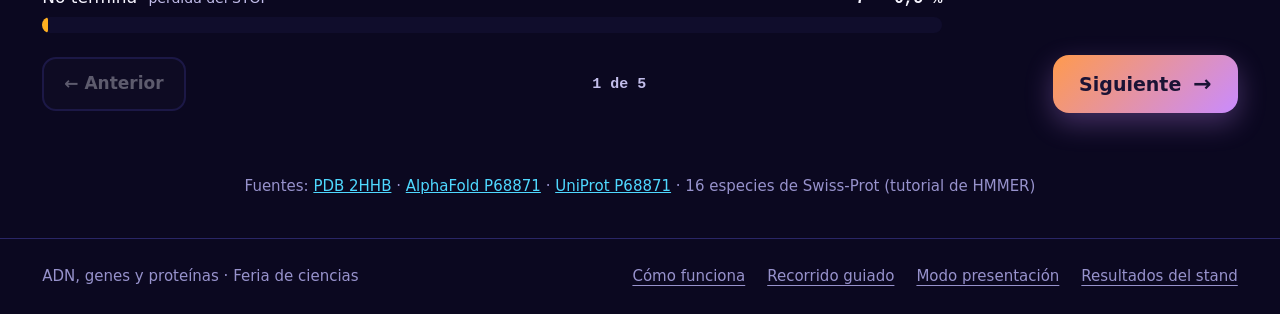
==== commit 237f5aa7: "Quitar «Cómo suena» de «Lo que pasa después» Queda la fábrica y la sangre. El sonido de la app solo " ====
--- a/index.html
+++ b/index.html
@@ -150,7 +150,6 @@
     <div class="cons-tabs" role="tablist" aria-label="Qué mirar">
       <button class="cons-tab active" role="tab" id="cons-tab-factory" aria-controls="cons-factory" aria-selected="true" data-view="factory"><span class="cons-icon factory" aria-hidden="true"></span>La fábrica</button>
       <button class="cons-tab" role="tab" id="cons-tab-blood" aria-controls="cons-blood" aria-selected="false" tabindex="-1" data-view="blood"><span class="cons-icon blood" aria-hidden="true"></span>En la sangre</button>
-      <button class="cons-tab" role="tab" id="cons-tab-melody" aria-controls="cons-melody" aria-selected="false" tabindex="-1" data-view="melody"><span class="cons-icon melody" aria-hidden="true"></span>Cómo suena</button>
     </div>
     <article class="cons-card" role="tabpanel" id="cons-factory" aria-labelledby="cons-tab-factory" data-view="factory">
       <div class="cons-canvas"><canvas id="factory" role="img" aria-label="Animación del ribosoma leyendo el ARN"></canvas><button class="cons-replay" id="factory-play" aria-label="Fabricar de nuevo" title="Fabricar de nuevo">↺</button></div>
@@ -163,11 +162,6 @@
         <div class="segmented" role="group" aria-label="Copias de la mutación"><button data-copies="1" aria-pressed="false">1 copia</button><button data-copies="2" aria-pressed="true" class="active">2 copias</button></div>
         <label class="challenge"><input type="checkbox" id="blood-low"> <span><b>Poco oxígeno</b></span></label>
       </div>
-    </article>
-    <article class="cons-card" role="tabpanel" id="cons-melody" aria-labelledby="cons-tab-melody" data-view="melody" hidden>
-      <div class="cons-canvas"><canvas id="melody" role="img" aria-label="Las piezas de la proteína como notas musicales"></canvas></div>
-      <p class="cons-caption" id="melody-caption"></p>
-      <div class="cons-actions"><button class="primary" data-melody="play"><span aria-hidden="true">▶</span> Escuchar</button></div>
     </article>
     <div class="cons-next"><button class="ghost" id="cons-next">Siguiente: en la sangre <span aria-hidden="true">→</span></button></div>
   </section>
@@ -288,7 +282,6 @@
 <script src="js/viaje.js"></script>
 <script src="js/fabrica.js"></script>
 <script src="js/sangre.js"></script>
-<script src="js/melodia.js"></script>
 <script src="js/consecuencias.js"></script>
 <script src="js/experimento-evolucion.js"></script>
 <script src="js/historia.js"></script>
--- a/css/estilos.css
+++ b/css/estilos.css
@@ -2987,13 +2987,6 @@
 .cons-icon.blood {
   background: radial-gradient(circle, #f2707f 0 18%, #d3263f 20% 48%, transparent 50%), #ff5d6c26;
 }
-.cons-icon.melody {
-  background:
-    linear-gradient(#4fd8ff, #4fd8ff) 7px 17px / 4px 7px no-repeat,
-    linear-gradient(#4fd8ff, #4fd8ff) 13px 9px / 4px 15px no-repeat,
-    linear-gradient(#ff5d6c, #ff5d6c) 19px 13px / 4px 11px no-repeat,
-    #4fd8ff21;
-}
 .cons-canvas {
   height: 230px;
   border-radius: 16px;
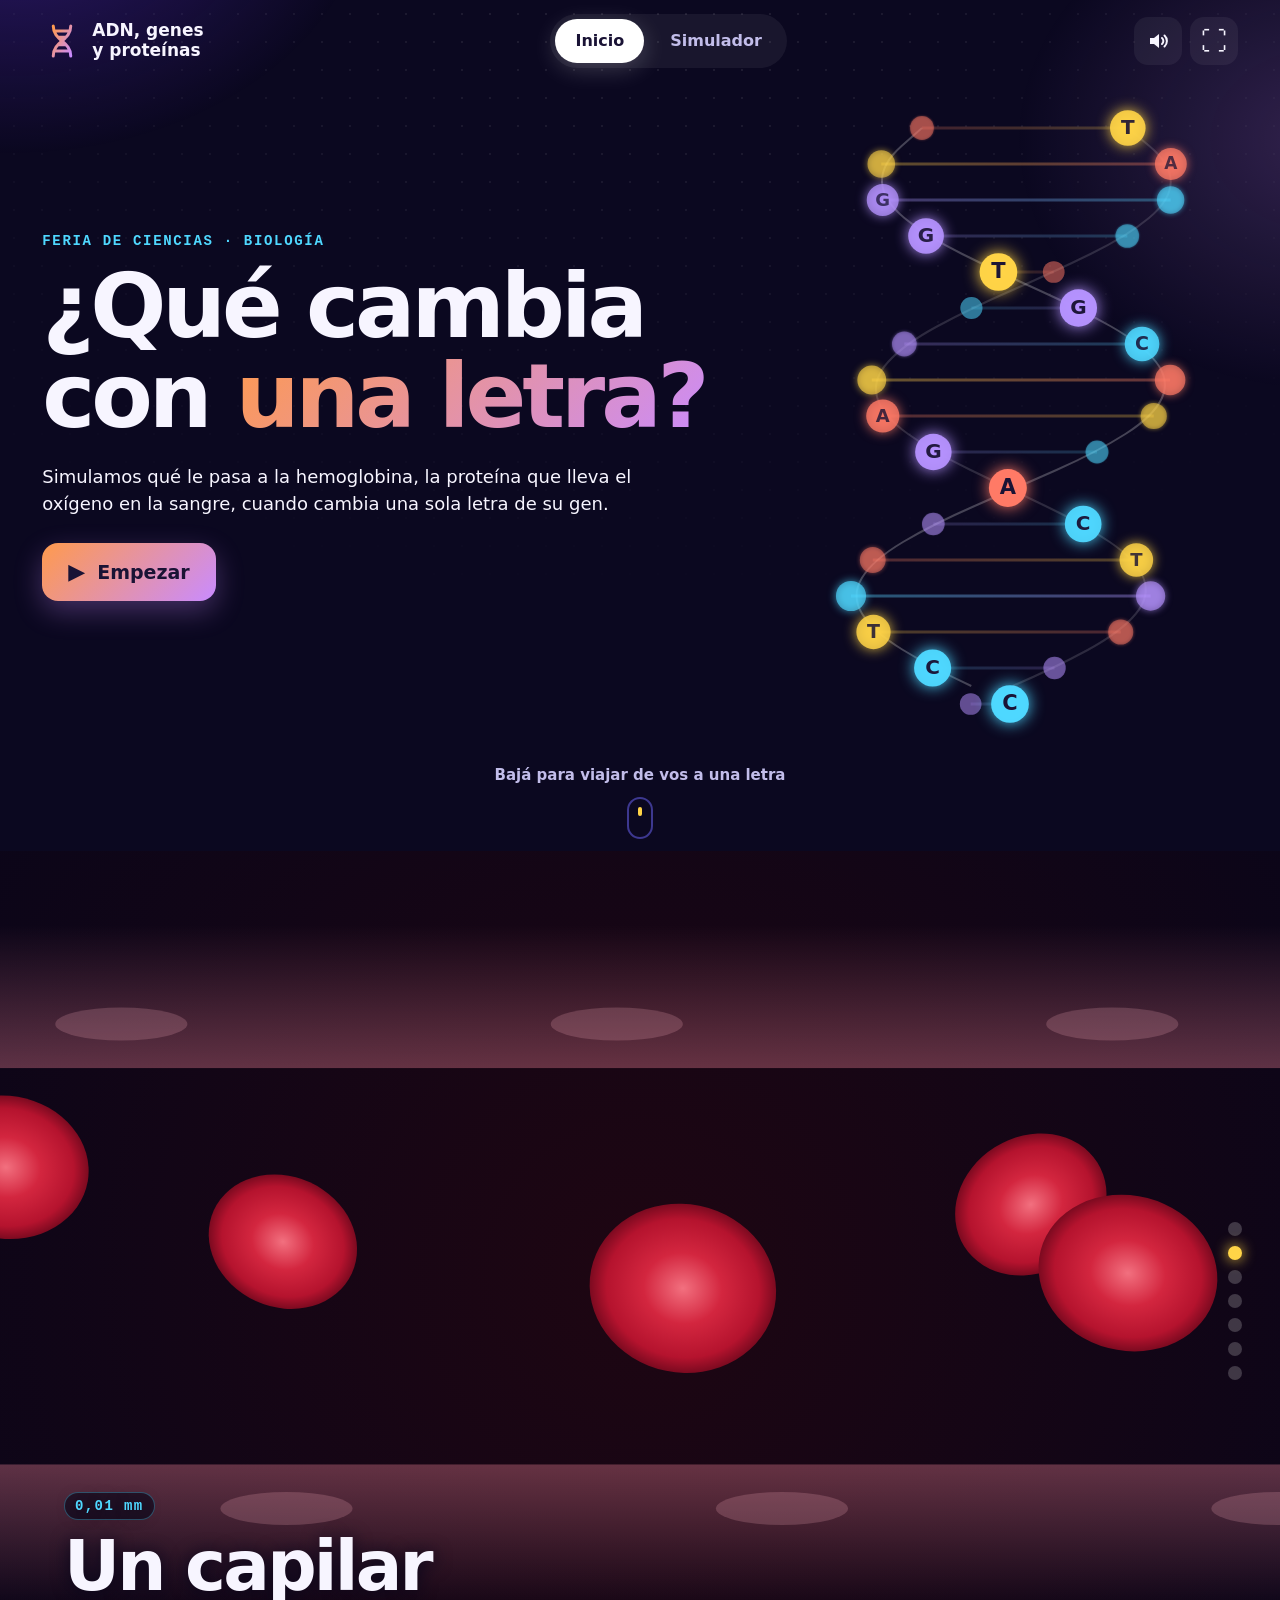
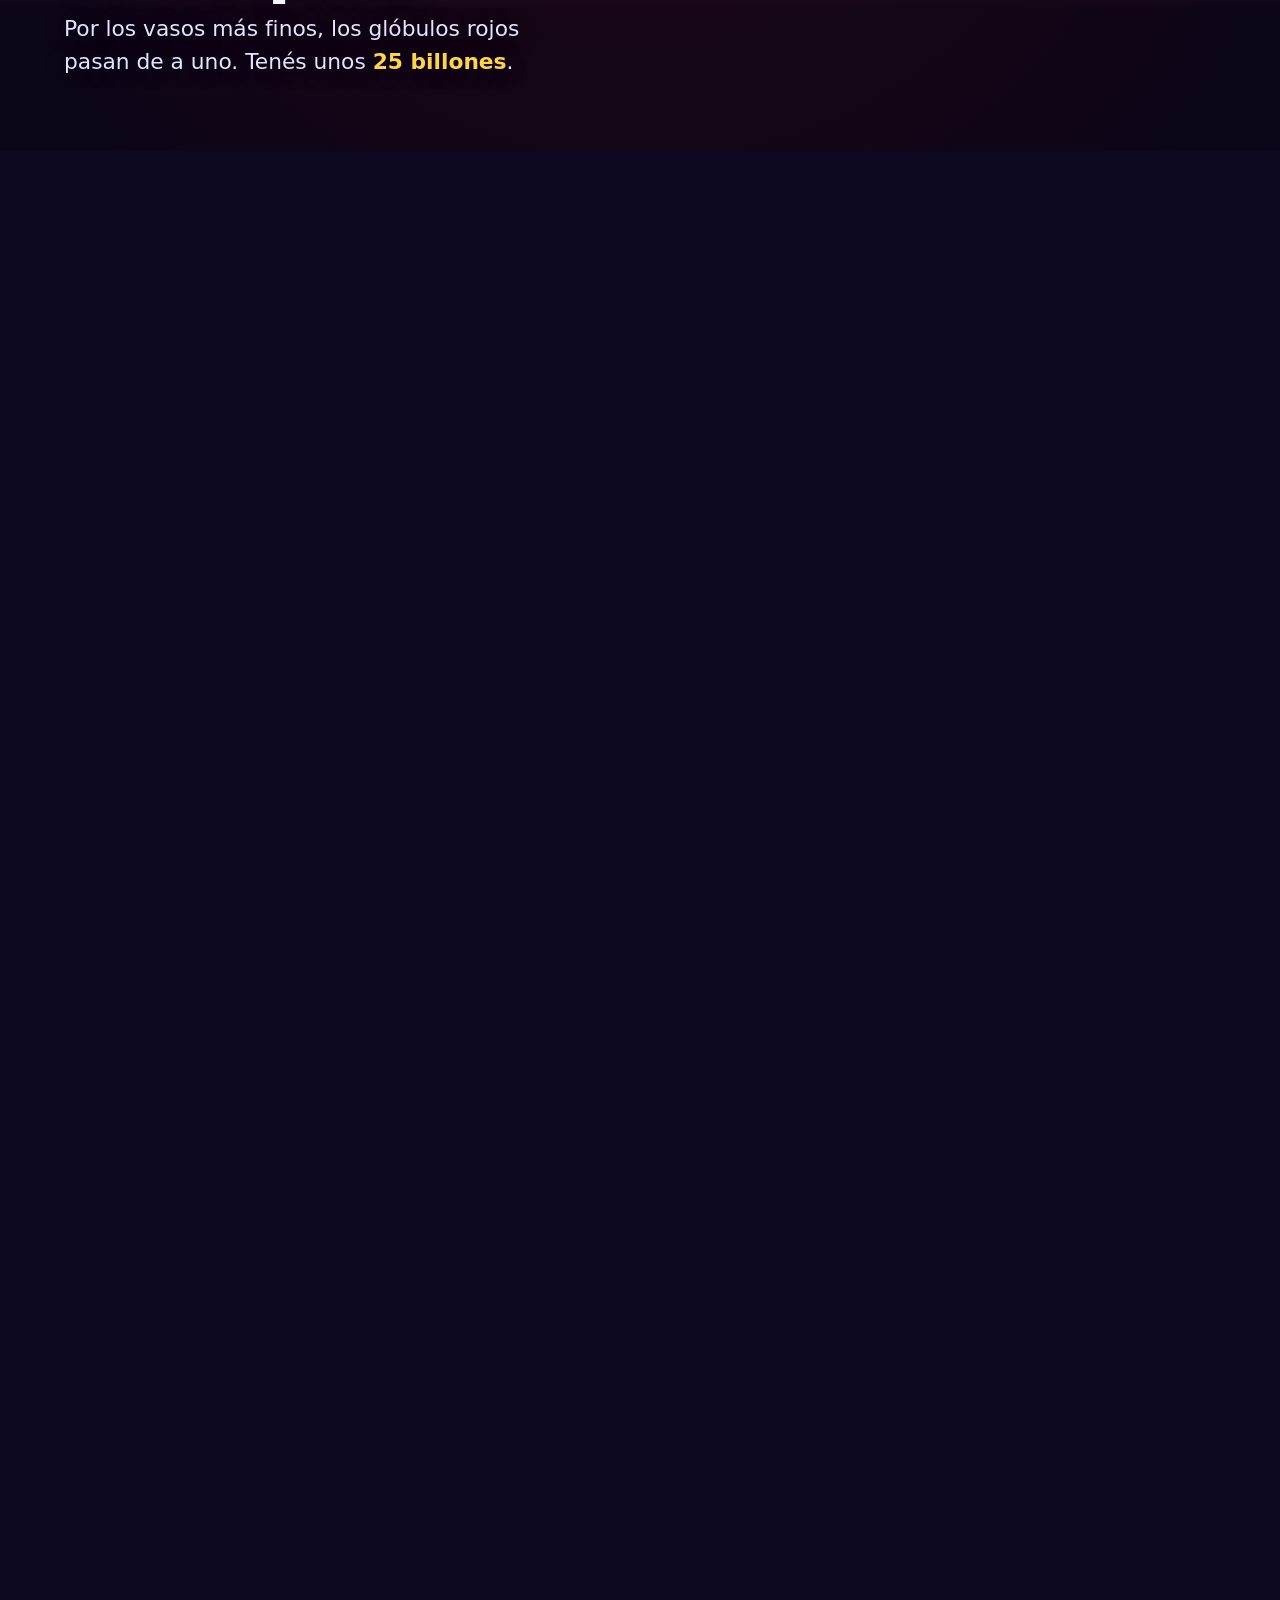
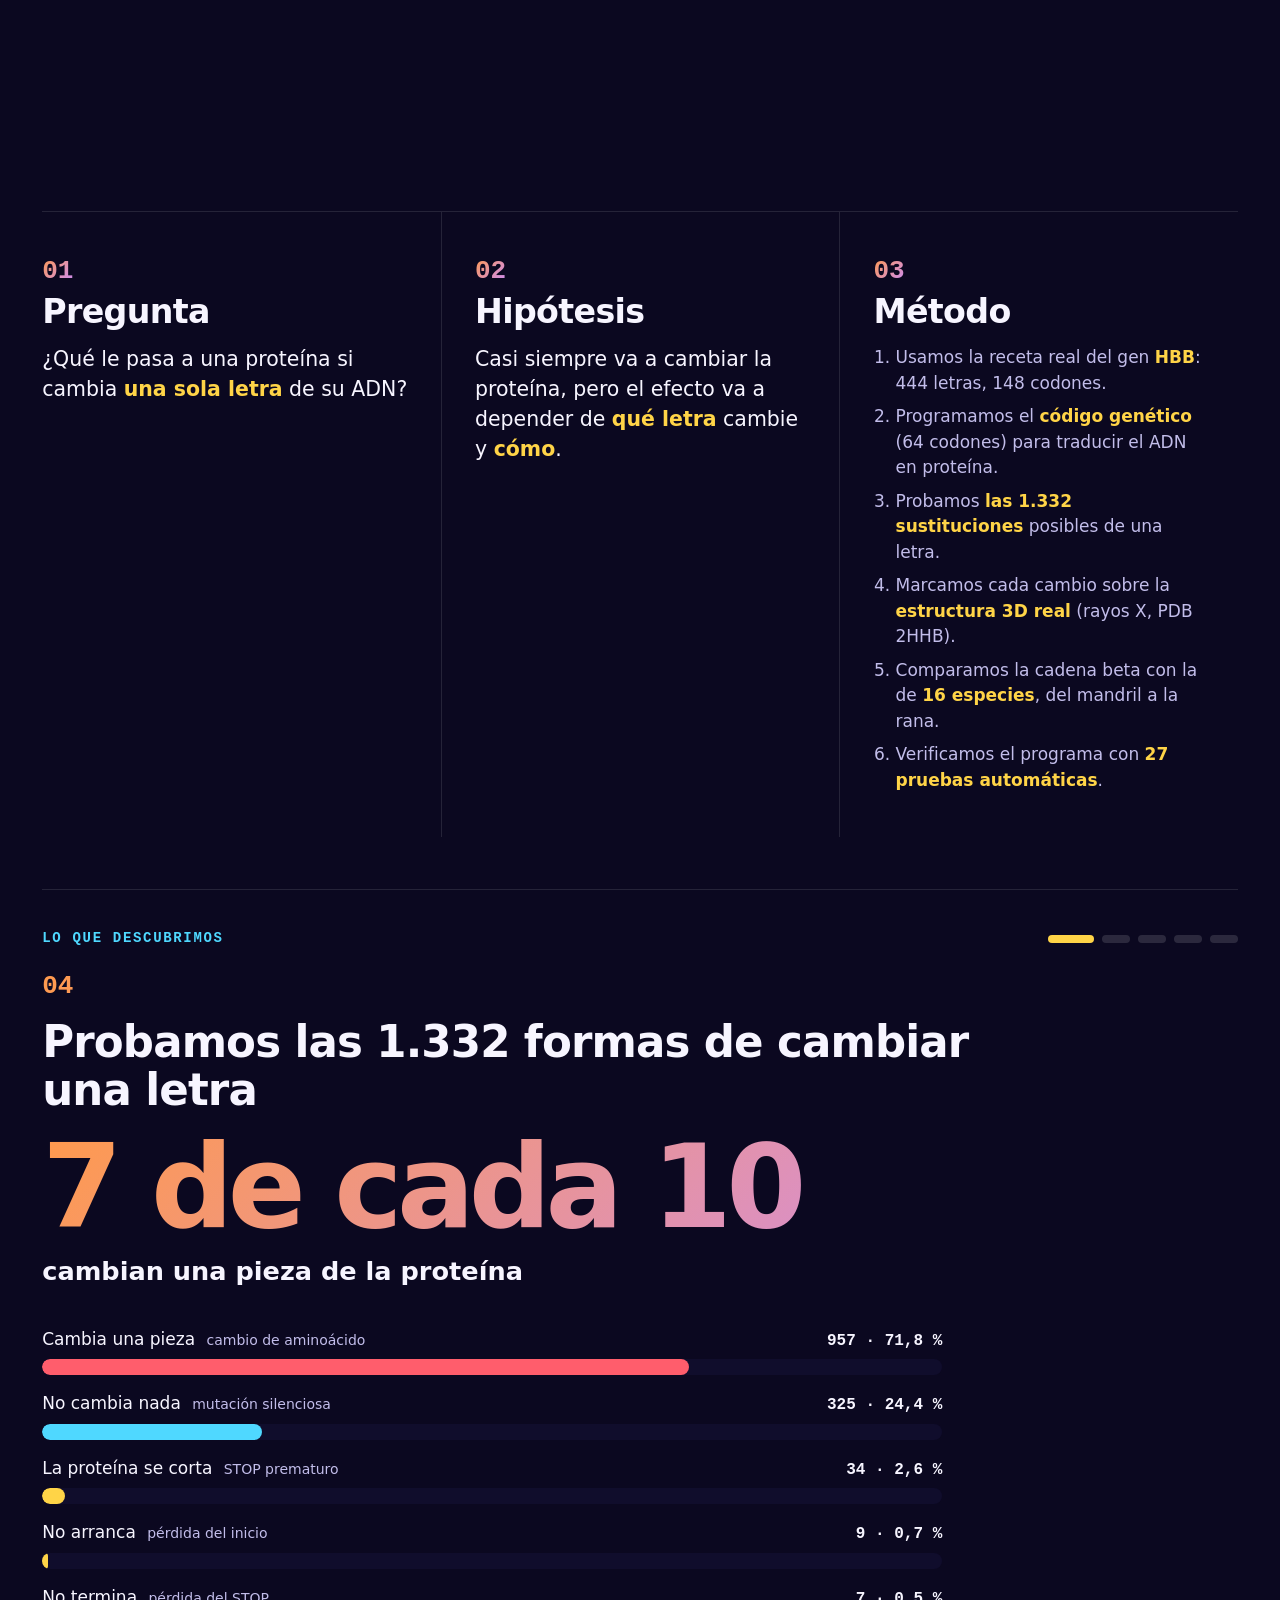
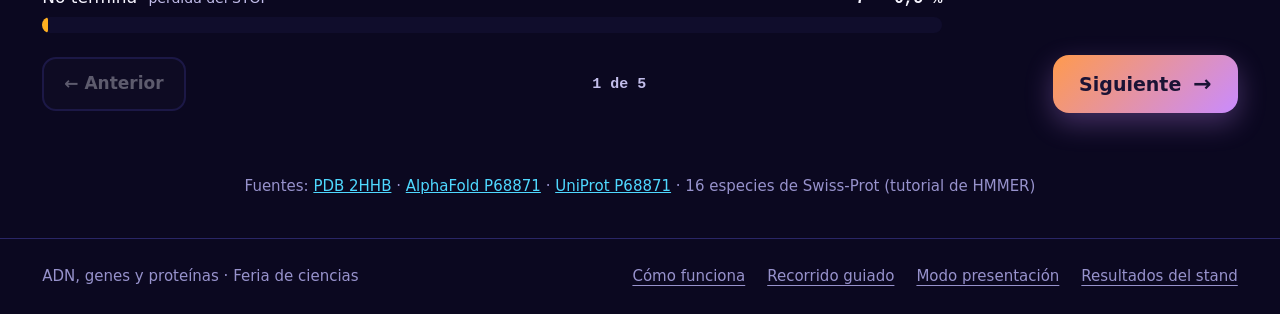
==== commit c832f94b: "Página más simple: sin Naturaleza ni extras del simulador - Quedan Inicio (viaje, póster y resultado" ====
--- a/index.html
+++ b/index.html
@@ -14,7 +14,7 @@
 <a class="skip" href="#main">Saltar al contenido</a>
 <header class="topbar">
   <a class="brand" href="#" aria-label="ADN, genes y proteínas, inicio"><svg class="brand-mark" viewBox="0 0 32 32" aria-hidden="true"><defs><linearGradient id="brand-gradient" x1="0" y1="0" x2="1" y2="1"><stop offset="0" stop-color="#ff9a4d"/><stop offset="1" stop-color="#c98bff"/></linearGradient></defs><path d="M9 4c0 12 14 12 14 24M23 4C23 16 9 16 9 28M10 8h12M11 24h10M13 13h6M13 19h6" stroke="url(#brand-gradient)" fill="none" stroke-width="2.4" stroke-linecap="round"/></svg><span>ADN, genes<br><b>y proteínas</b></span></a>
-  <nav aria-label="Secciones"><button class="nav active" data-tab="proyecto" aria-current="page">Inicio</button><button class="nav" data-tab="lab">Simulador</button><button class="nav" data-tab="naturaleza">Naturaleza</button></nav>
+  <nav aria-label="Secciones"><button class="nav active" data-tab="proyecto" aria-current="page">Inicio</button><button class="nav" data-tab="lab">Simulador</button></nav>
   <div class="top-actions"><button id="sound-toggle" class="icon-button" aria-pressed="true" aria-label="Apagar el sonido" title="Sonido prendido"><svg viewBox="0 0 24 24" aria-hidden="true"><path d="M4 9h4l5-4v14l-5-4H4Z" fill="currentColor"/><path class="waves" d="M16 9a4 4 0 0 1 0 6M18.5 6.5a7.5 7.5 0 0 1 0 11" fill="none" stroke="currentColor" stroke-width="2" stroke-linecap="round"/><path class="slash" d="m16 9 6 6m0-6-6 6" fill="none" stroke="currentColor" stroke-width="2" stroke-linecap="round"/></svg></button><button id="fullscreen" class="icon-button" title="Pantalla completa" aria-label="Activar pantalla completa">⛶</button></div>
 </header>
 <main id="main">
@@ -53,7 +53,7 @@
       <li>Probamos <b>las 1.332 sustituciones</b> posibles de una letra.</li>
       <li>Marcamos cada cambio sobre la <b>estructura 3D real</b> (rayos X, PDB 2HHB).</li>
       <li>Comparamos la cadena beta con la de <b>16 especies</b>, del mandril a la rana.</li>
-      <li>Verificamos el programa con <b>28 pruebas automáticas</b>.</li>
+      <li>Verificamos el programa con <b>27 pruebas automáticas</b>.</li>
     </ol></article>
   </div>
   <section class="story" id="story" aria-label="Resultados paso a paso">
@@ -125,7 +125,7 @@
         <div class="tool" id="tool"></div>
       </section>
       <section class="panel result-panel" aria-labelledby="result-heading">
-        <div class="result-head"><h2 id="result-heading">2 · La proteína</h2><label class="challenge"><input type="checkbox" id="challenge"> <span><b>Modo desafío</b> adiviná antes de ver</span></label></div>
+        <div class="result-head"><h2 id="result-heading">2 · La proteína</h2></div>
         <div id="result" aria-live="polite"></div>
       </section>
     </div>
@@ -135,14 +135,6 @@
       <p class="viewer-overlay" id="viewer-overlay">La hemoglobina ayuda a llevar oxígeno por tu cuerpo.</p>
       <div class="viewer-controls"><button id="focus-mutation" hidden>◎ Ver dónde cayó mi mutación</button></div>
       <div class="science-note" id="science-note" hidden><span aria-hidden="true">ⓘ</span><p>Los colores marcan qué piezas cambiaron. <strong>No muestran la forma real de la proteína con la mutación.</strong></p></div>
-      <details class="viewer-more"><summary>Opciones avanzadas</summary>
-        <div class="viewer-tabs" role="group" aria-label="Estructura de referencia"><button class="active" data-model="pdb" aria-pressed="true">Experimental</button><button data-model="af" aria-pressed="false">AlphaFold · IA</button></div>
-        <p class="viewer-badge" id="viewer-badge">CADENA BETA · PDB 2HHB</p>
-        <p class="viewer-caption" id="model-caption">Estructura medida por rayos X. Cada tramo conecta las posiciones reales de los aminoácidos.</p>
-        <div class="viewer-settings"><label><input type="checkbox" id="evo-color"> Colorear lo que la evolución no cambió</label><label><input type="checkbox" id="all-chains"> Ver las 4 cadenas</label><label id="confidence-label" hidden><input type="checkbox" id="confidence"> Colorear confianza de IA</label><button id="rotate" aria-pressed="true">Ⅱ Pausar giro</button></div>
-        <div class="protein-legend" id="protein-legend"><span class="gradient-line"></span><span>Inicio de la cadena</span><span>Final</span></div>
-        <div class="print-3d"><button class="ghost" id="stl-download"><span aria-hidden="true">⬇</span> Descargar para imprimir en 3D</button><p class="muted">Archivo STL de la cadena beta, de unos 8 cm. Si cambiaste una pieza, lleva una bolita en ese lugar. Imprimila con soportes.</p></div>
-      </details>
     </aside>
   </div>
   <section class="consequences" id="consequences" aria-labelledby="cons-heading">
@@ -167,114 +159,23 @@
   </section>
   <p class="disclaimer">Una simulación educativa con una secuencia pública. No es un diagnóstico.</p>
 </section>
-<section id="tab-naturaleza" class="tab-page nature" hidden>
-  <div class="poster-hero"><p class="eyebrow">MÁS ALLÁ DEL LABORATORIO</p><h1>Una letra <em>en la naturaleza</em></h1><p>Las mismas letras que cambiás en el simulador también cambiaron en personas y animales reales. Elegí una historia.</p></div>
-
-  <div class="chapters" role="tablist" aria-label="Historias">
-    <button class="chapter active" role="tab" id="ch-malaria" aria-selected="true" aria-controls="chapter-malaria" data-chapter="malaria"><span class="chapter-icon malaria" aria-hidden="true"><svg viewBox="0 0 48 48"><circle cx="17" cy="24" r="11" fill="currentColor"/><circle cx="17" cy="24" r="4" fill="#0b0820" opacity=".45"/><path d="M30 31c4-9 9-12 14-12-2 8-7 13-14 12Z" fill="currentColor" opacity=".75"/></svg></span><b>Una mutación que protege</b><span>Anemia falciforme y malaria</span></button>
-    <button class="chapter" role="tab" id="ch-felinos" aria-selected="false" aria-controls="chapter-felinos" data-chapter="felinos" tabindex="-1"><span class="chapter-icon felinos" aria-hidden="true"><svg viewBox="0 0 48 48"><path d="M10 12l6 6h16l6-6 2 16c0 9-7 14-16 14S8 37 8 28Z" fill="currentColor"/><g fill="#0b0820" opacity=".55"><circle cx="18" cy="27" r="2.6"/><circle cx="30" cy="27" r="2.6"/><path d="M21 34h6l-3 3Z"/></g></svg></span><b>Jaguar y leopardo</b><span>Parecidos, pero no iguales</span></button>
-    <button class="chapter" role="tab" id="ch-animales" aria-selected="false" aria-controls="chapter-animales" data-chapter="animales" tabindex="-1"><span class="chapter-icon animales" aria-hidden="true"><svg viewBox="0 0 48 48"><path d="M4 40 18 16l8 12 6-8 12 20Z" fill="currentColor"/><path d="m18 16 4 7-4-2-3 3Z" fill="#fff" opacity=".85"/></svg></span><b>Animales récord</b><span>Llama, mamut y más</span></button>
-  </div>
-
-  <article class="poster-card nature-block chapter-page" id="chapter-malaria" role="tabpanel" aria-labelledby="ch-malaria">
-    <h2>Una mutación que protege</h2>
-    <p class="poster-big">La anemia falciforme es grave. ¿Por qué es tan común en algunas regiones? Porque tener <b>una sola copia</b> protege contra la <b>malaria</b>.</p>
-    <div class="genotypes">
-      <div class="genotype aa"><span class="cells" aria-hidden="true"><i></i><i></i></span><b>Ninguna copia</b><span>Sin anemia, pero sin protección contra la malaria.</span></div>
-      <div class="genotype as"><span class="cells" aria-hidden="true"><i></i><i class="s"></i></span><b>Una copia · portador</b><span>Casi sin síntomas y muy protegido: el riesgo de malaria grave baja cerca de un 90 %.</span></div>
-      <div class="genotype ss"><span class="cells" aria-hidden="true"><i class="s"></i><i class="s"></i></span><b>Dos copias</b><span>Anemia falciforme: los glóbulos rojos se deforman y se traban.</span></div>
-    </div>
-    <p class="muted nature-note">Cada persona tiene dos copias del gen: una de su mamá y otra de su papá.</p>
-
-    <h3 class="nature-sub" id="velcro">¿Por qué una sola pieza arruina todo? El velcro</h3>
-    <div class="velcro">
-      <div class="velcro-stage"><canvas id="velcro-canvas" role="img" aria-label="Hemoglobinas dentro de un glóbulo rojo"></canvas></div>
-      <div class="velcro-side">
-        <p>Imaginá un <b>velcro</b>. Con la mutación, la pieza 6 pasa a ser <b>valina</b>, una pieza que huye del agua: es el lado de los <b>ganchitos</b>. Otra hemoglobina tiene un <b>bolsillo</b> (formado por las piezas 85 y 88) que es el lado de los pelitos.</p>
-        <div class="segmented" role="group" aria-label="Pieza 6"><button data-velcro="E" aria-pressed="false">Pieza 6: Glu (normal)</button><button data-velcro="V" aria-pressed="true" class="active">Pieza 6: Val (falciforme)</button></div>
-        <label class="challenge"><input type="checkbox" id="velcro-low"> <span><b>Poco oxígeno</b> el bolsillo se abre</span></label>
-        <p class="velcro-caption" id="velcro-caption" aria-live="polite"></p>
-      </div>
-    </div>
-
-    <h3 class="nature-sub">¿Dónde pasa?</h3>
-    <div class="map-controls" role="group" aria-label="Capa del mapa">
-      <button class="chip active" data-layer="hbs" aria-pressed="true">Anemia falciforme</button><button class="chip" data-layer="hbc" aria-pressed="false">Hemoglobina C</button><button class="chip" data-layer="thal" aria-pressed="false">Talasemias y HbE</button>
-      <label class="challenge map-malaria"><input type="checkbox" id="map-malaria" checked> <span><b>Superponer</b> dónde había malaria</span></label>
-    </div>
-    <figure class="map-figure"><svg id="world-map" role="img" aria-labelledby="map-caption"></svg>
-      <figcaption id="map-caption"><span class="map-key"><i class="fill"></i><span id="map-layer-name">Mutación frecuente</span></span><span class="map-key"><i class="hatch"></i>Malaria antes de las campañas de control</span><p id="map-text"></p></figcaption>
-    </figure>
-    <p class="muted map-source">Esquema simplificado por país, para mostrar el patrón general. Basado en Piel y col. (2010), Weatherall y Clegg (2001) y la OMS.</p>
-  </article>
-
-  <article class="poster-card nature-block chapter-page" id="chapter-felinos" role="tabpanel" aria-labelledby="ch-felinos" hidden>
-    <h2>Jaguar y leopardo: ¿gemelos?</h2>
-    <p class="poster-big">Se parecen tanto que mucha gente los confunde. Son <b>primos</b>: los dos son grandes felinos del grupo de las panteras. Pero viven en <b>continentes distintos</b>.</p>
-    <figure class="map-figure cats-figure"><svg id="cats-map" class="world" role="img" aria-label="Mapa: el jaguar vive en América, del norte de México al norte de Argentina; el leopardo, en África y el sur de Asia."></svg>
-      <figcaption><span class="map-key"><i class="jaguar"></i>Jaguar · América</span><span class="map-key"><i class="leopard"></i>Leopardo · África y Asia</span></figcaption>
-    </figure>
-    <p class="nature-note">¿Cómo llegaron tan lejos? Sus antepasados vivían en Asia. Hace más de un millón de años, algunos cruzaron a América por un puente de tierra que unía Siberia con Alaska. Separados durante tantas generaciones, cada grupo cambió a su manera.</p>
-
-    <div class="faceoff">
-      <div class="cat jaguar"><div class="fur" data-fur="jaguar" aria-hidden="true"></div><h3>Jaguar</h3><p class="latin">Panthera onca</p></div>
-      <span class="versus" aria-hidden="true">vs</span>
-      <div class="cat leopard"><div class="fur" data-fur="leopard" aria-hidden="true"></div><h3>Leopardo</h3><p class="latin">Panthera pardus</p></div>
-    </div>
-    <dl class="compare">
-      <div><dt>Manchas</dt><dd class="jaguar">Rosetas <b>grandes</b>, con <b>puntos adentro</b></dd><dd class="leopard">Rosetas <b>chicas</b>, <b>sin puntos</b> adentro</dd></div>
-      <div><dt>Cuerpo</dt><dd class="jaguar">Más robusto y pesado, cabeza grande y cola corta</dd><dd class="leopard">Más liviano y estilizado, cola larga</dd></div>
-      <div><dt>Superpoder</dt><dd class="jaguar">La mordida más fuerte de los felinos para su tamaño: atraviesa caparazones de tortuga</dd><dd class="leopard">Trepa árboles con la presa en la boca, para que no se la roben leones ni hienas</dd></div>
-      <div><dt>Le gusta</dt><dd class="jaguar">El agua: nada muy bien y caza yacarés en los ríos</dd><dd class="leopard">Casi cualquier ambiente: selvas, sabanas, montañas y desiertos</dd></div>
-    </dl>
-    <p class="tip"><b>Truco para no confundirlos:</b> si ves puntitos dentro de las manchas, es un jaguar.</p>
-
-    <h3 class="nature-sub">La pantera negra: el mismo color, dos recetas distintas</h3>
-    <p>La «pantera negra» no es una especie: es un jaguar o un leopardo con una mutación que oscurece su pelo. ¡Las manchas siguen ahí! Se ven cuando les da el sol.</p>
-    <div class="black-cats">
-      <div class="black-cat"><div class="fur" data-fur="jaguar-black" aria-hidden="true"></div><h4>Jaguar negro</h4><p class="gene">Gen <i>MC1R</i> · le faltan <b>15 letras</b></p><p>Como 15 es múltiplo de 3, se pierden <b>5 piezas justas</b> y el resto de la receta se lee bien. El interruptor del pigmento negro queda trabado en «encendido».</p><p class="inherit"><b>Dominante:</b> alcanza con una copia. Como una luz que quedó prendida: con una sola, el cuarto ya se ilumina.</p></div>
-      <div class="black-cat"><div class="fur" data-fur="leopard-black" aria-hidden="true"></div><h4>Leopardo negro</h4><p class="gene">Gen <i>ASIP</i> · cambia <b>1 letra</b></p><p><b>TG<span class="hl">C</span> → TG<span class="hl">A</span></b>: aparece un STOP. La proteína se corta en la pieza 111 y ya no puede frenar al pigmento negro.</p><p class="inherit"><b>Recesiva:</b> hacen falta dos copias, una de cada padre. Como un auto con dos frenos: si uno se rompe, el otro alcanza. Por eso dos leopardos manchados pueden tener un cachorro negro.</p></div>
-    </div>
-    <div class="try-leopard"><p>La hemoglobina humana también tiene una cisteína, en la pieza 93, escrita TG<b>T</b>. Si cambiás la última letra por <b>A</b>, queda TGA: <b>el mismo STOP</b> que el del leopardo.</p><button class="primary species-try" data-try="leopard">Probá el STOP del leopardo <span aria-hidden="true">→</span></button></div>
-    <p class="muted map-source">Distribución: esquema aproximado. Fuentes: Eizirik y col. (2003), <i>Current Biology</i>; Schneider y col. (2012), <i>PLoS ONE</i>.</p>
-  </article>
-
-  <article class="poster-card nature-block chapter-page" id="chapter-animales" role="tabpanel" aria-labelledby="ch-animales" hidden>
-    <h2>Animales con hemoglobinas especiales</h2>
-    <p class="poster-big">Cada especie ajustó su hemoglobina a su ambiente. Tocá un animal en el mapa.</p>
-    <figure class="map-figure"><svg id="animals-map" class="world" role="group" aria-label="Mapa con los animales"></svg></figure>
-    <div class="species-grid">
-      <article class="species" data-species="llama"><div class="species-icon mountain"><svg viewBox="0 0 48 48" aria-hidden="true"><path d="M4 40 18 16l8 12 6-8 12 20Z" fill="currentColor"/><path d="m18 16 4 7-4-2-3 3Z" fill="#fff" opacity=".85"/></svg></div><h3>Llama</h3><p class="species-place">Los Andes, a unos 4.000 m de altura</p><p class="species-question">¿Cómo respira donde el aire tiene poco oxígeno?</p><button class="ghost species-open" aria-expanded="false">Descubrí cómo</button>
-        <div class="species-answer" hidden><p>Su hemoglobina <b>agarra el oxígeno con más fuerza</b>, como una mano que aprieta para no soltar lo poco que consigue. Uno de los cambios clave está en la cadena beta, la misma de este proyecto: en la pieza 2 tiene asparagina en lugar de histidina.</p><p class="species-change">Pieza 2: His → Asn · en el gen humano, <b>C</b>AT → <b>A</b>AT: ¡una sola letra!</p><button class="primary species-try" data-try="llama">Probalo en el simulador <span aria-hidden="true">→</span></button><p class="species-source">Piccinini y col. (1990), hemoglobina de guanaco, llama y alpaca.</p></div></article>
-      <article class="species" data-species="goose"><div class="species-icon sky"><svg viewBox="0 0 48 48" aria-hidden="true"><path d="M4 40 18 16l8 12 6-8 12 20Z" fill="currentColor"/><path d="m18 16 4 7-4-2-3 3Z" fill="#fff" opacity=".85"/></svg></div><h3>Ánsar indio</h3><p class="species-place">Cruza el Himalaya volando</p><p class="species-question">¿Cómo vuela tan alto sin quedarse sin aire?</p><button class="ghost species-open" aria-expanded="false">Descubrí cómo</button>
-        <div class="species-answer" hidden><p>Un solo cambio en la <b>otra cadena</b> de la hemoglobina, la alfa, afloja una unión entre las cadenas y hace que capture más oxígeno. Cuando los científicos pusieron ese cambio en hemoglobina humana, también capturó más oxígeno.</p><p class="species-change">Cadena alfa, pieza 119: Pro → Ala</p><p class="species-limit">Está en otro gen (alfa), así que no se puede probar en este simulador.</p><p class="species-source">Jessen y col. (1991), PNAS.</p></div></article>
-      <article class="species" data-species="mammoth"><div class="species-icon ice"><svg viewBox="0 0 48 48" aria-hidden="true"><g stroke="currentColor" stroke-width="3.4" stroke-linecap="round" fill="none"><path d="M24 5v38M7.5 14.5l33 19M7.5 33.5l33-19"/><path d="m18 8 6 5 6-5M18 40l6-5 6 5M6 22l8-1-3-7M42 26l-8 1 3 7M6 26l8 1-3 7M42 22l-8-1 3-7"/></g></svg></div><h3>Mamut lanudo</h3><p class="species-place">Siberia, durante la Edad de Hielo</p><p class="species-question">¿Cómo llevaba oxígeno con un frío extremo?</p><button class="ghost species-open" aria-expanded="false">Descubrí cómo</button>
-        <div class="species-answer" hidden><p>Con frío, la hemoglobina común <b>suelta mal el oxígeno</b>. Científicos reconstruyeron la del mamut a partir de ADN antiguo: tres cambios hacían que la soltara igual de bien aunque hiciera frío, y así perdía menos calor.</p><p class="species-change">Los tres son de una sola letra en el gen humano. Probá cada uno:</p><div class="species-tries"><button class="ghost species-try" data-try="mammoth12">Thr12Ala</button><button class="ghost species-try" data-try="mammoth86">Ala86Ser</button><button class="ghost species-try" data-try="mammoth101">Glu101Gln</button></div><p class="species-source">Campbell y col. (2010), Nature Genetics. En el mamut, esta cadena es una mezcla de beta y delta.</p></div></article>
-      <article class="species" data-species="icefish"><div class="species-icon water"><svg viewBox="0 0 48 48" aria-hidden="true"><path d="M24 5C17 16 11 23 11 30a13 13 0 0 0 26 0c0-7-6-14-13-25Z" fill="none" stroke="currentColor" stroke-width="3.4"/><path d="M18 31a6 6 0 0 0 6 6" stroke="currentColor" stroke-width="3" fill="none" stroke-linecap="round"/></svg></div><h3>Pez de hielo</h3><p class="species-place">Antártida, en agua a casi −2 °C</p><p class="species-question">¿Cómo vive sin nada de hemoglobina?</p><button class="ghost species-open" aria-expanded="false">Descubrí cómo</button>
-        <div class="species-answer" hidden><p>No tiene hemoglobina: su sangre es <b>casi transparente</b>. En la mayoría de estas especies, el gen de la cadena beta directamente desapareció. Sobrevive porque el agua helada tiene mucho oxígeno disuelto, y tiene un corazón grande y mucha sangre.</p><p class="species-change">Podés imitarlo: si se pierde la señal de inicio ATG, no se fabrica la cadena beta.</p><button class="primary species-try" data-try="icefish">Apagá el gen en el simulador <span aria-hidden="true">→</span></button><p class="species-source">Cocca y col. (1995), PNAS.</p></div></article>
-    </div>
-  </article>
-</section>
 <section id="tab-learn" class="tab-page reading-page" hidden><p class="eyebrow">CUATRO IDEAS PARA EMPEZAR</p><h1>De cuatro letras a una proteína.</h1><div class="learning-grid">
   <article><span class="lesson-number">01</span><h2>¿Qué es el ADN?</h2><p>Es una molécula que guarda instrucciones de los seres vivos. Usa cuatro letras: A, T, C y G. En su doble hélice, A se une con T y C con G.</p><div class="pair-demo"><span class="base a">A</span><i>···</i><span class="base t">T</span><span class="base c">C</span><i>···</i><span class="base g">G</span></div><p>Un gen es un tramo de ADN. Algunos genes contienen la receta para fabricar una proteína.</p></article>
   <article><span class="lesson-number">02</span><h2>¿Cómo se lee?</h2><p>La célula hace una copia de trabajo, el ARN. El ribosoma lee esa copia de tres en tres. Cada grupo, llamado <b>codón</b>, indica un aminoácido o una señal de parada.</p><div class="recipe"><span>ADN <b>ATG GAA TTT TGA</b></span><span>ARN <b>AUG GAA UUU UGA</b></span><span>Piezas <b>Met · Glu · Phe · STOP</b></span></div></article>
   <article><span class="lesson-number">03</span><h2>¿Qué es una proteína?</h2><p>Es una cadena de aminoácidos que se pliega. Su estructura ayuda a determinar su función. Las proteínas transportan sustancias, construyen tejidos y participan en las defensas del cuerpo.</p><p>La hemoglobina lleva oxígeno en la sangre. Tiene cuatro cadenas: dos alfa y dos beta. Acá exploramos la receta de la cadena beta.</p></article>
   <article><span class="lesson-number">04</span><h2>¿Qué es una mutación?</h2><p>Es un cambio en las letras del ADN. Se puede cambiar, quitar o agregar una letra. Mirá qué pasa con una frase que se lee de a tres letras:</p><div class="recipe"><span>Original <b>LUZ SOL MAR PAN</b></span><span>Cambio <b>LUZ SAL MAR PAN</b></span><span>Sin la S <b>LUZ OLM ARP AN</b></span></div><p>Cambiar una letra afecta solo a una palabra. Quitar o agregar una letra corre todos los grupos que siguen, y el resto de la frase pierde sentido.</p></article>
 </div><details><summary>Para docentes: qué simplifica este simulador</summary><p>Usamos la secuencia codificante de HBB: 444 bases y 148 codones, incluido el STOP. Se traduce en 147 aminoácidos; la metionina inicial se retira de la proteína normal y quedan 146 piezas. Por eso, la pieza 6 corresponde al codón 7.</p><p>El modelo traduce desde el inicio de la secuencia hasta el primer STOP. Si se pierde ATG, considera que no se fabrica la proteína por esa vía. Si se pierde el STOP final, no puede calcular la longitud completa porque no incluye el ADN posterior.</p><p>Una mutación silenciosa conserva la secuencia de aminoácidos; eso no demuestra que no tenga otros efectos celulares. Las inserciones y eliminaciones de una base se agrupan como cambio de marco, incluso cuando también afectan al inicio o al STOP.</p><p>La categoría del juego «Se desordena lo que sigue» reúne dos efectos distintos: cambio de marco y pérdida del STOP. La explicación del resultado identifica cuál ocurrió.</p><p>Las piezas ausentes y cambiadas se marcan sobre la estructura original. No calculamos la estructura ni la función de una proteína mutada.</p></details>
-<details><summary>Para docentes: modelos 3D y fuentes</summary><p>La estructura experimental <a href="https://www.rcsb.org/structure/2HHB" target="_blank" rel="noreferrer">PDB 2HHB</a> fue determinada por Fermi y colaboradores mediante rayos X (1984). Mostramos sus carbonos alfa y el hierro de sus cuatro grupos hemo.</p><p>El modelo <a href="https://alphafold.ebi.ac.uk/entry/P68871" target="_blank" rel="noreferrer">AlphaFold P68871, versión 6</a> predice la estructura de la cadena beta normal. Su pLDDT expresa la confianza de la predicción por aminoácido, no la gravedad de una mutación. Datos de AlphaFold DB bajo CC BY 4.0.</p><p>Secuencia proteica de referencia: <a href="https://www.uniprot.org/uniprotkb/P68871/entry" target="_blank" rel="noreferrer">UniProt P68871</a>. La secuencia codificante es la proporcionada en el documento del proyecto y se comprueba que traduce exactamente a esta proteína.</p><label class="file-label">Cargar otro archivo PDB de AlphaFold P68871<input id="pdb-file" type="file" accept=".pdb"></label><button class="text-button" id="restore-model">Volver al modelo AlphaFold incluido</button><p id="import-status" role="status"></p></details>
+<details><summary>Para docentes: modelos 3D y fuentes</summary><p>La estructura experimental <a href="https://www.rcsb.org/structure/2HHB" target="_blank" rel="noreferrer">PDB 2HHB</a> fue determinada por Fermi y colaboradores mediante rayos X (1984). Mostramos sus carbonos alfa y el hierro de sus cuatro grupos hemo.</p><p>El modelo <a href="https://alphafold.ebi.ac.uk/entry/P68871" target="_blank" rel="noreferrer">AlphaFold P68871, versión 6</a> predice la estructura de la cadena beta normal. Su pLDDT expresa la confianza de la predicción por aminoácido, no la gravedad de una mutación. Datos de AlphaFold DB bajo CC BY 4.0.</p><p>Secuencia proteica de referencia: <a href="https://www.uniprot.org/uniprotkb/P68871/entry" target="_blank" rel="noreferrer">UniProt P68871</a>. La secuencia codificante es la proporcionada en el documento del proyecto y se comprueba que traduce exactamente a esta proteína.</p></details>
 <button class="primary" data-return-lab>Volver al simulador</button></section>
 <section id="tab-stats" class="tab-page reading-page" hidden><p class="eyebrow">EL EXPERIMENTO COLECTIVO</p><h1>¿Qué descubrió el público?</h1><p class="muted">Cada resultado revelado suma una mutación. Los datos se guardan únicamente en este navegador.</p><div class="stats-overview" id="stats-overview"></div><div class="stats-layout"><article class="stats-card"><h2>Mutaciones observadas</h2><div id="stats-bars"></div></article><article class="stats-card"><h2>¿Qué esperar al cambiar una letra?</h2><p>Al probar las 1.332 sustituciones posibles del gen HBB:</p><table><thead><tr><th>Efecto</th><th>Casos</th><th>Porcentaje</th></tr></thead><tbody id="survey-table"></tbody></table><p class="muted">Esta tabla solo cuenta cambios de una letra por otra. El público también quita y agrega letras, así que sus resultados no tienen por qué coincidir.</p></article></div><label class="challenge stand-toggle"><input type="checkbox" id="stand-mode"> <span><b>Modo stand</b> si nadie toca la pantalla durante 90 segundos, vuelve al inicio y muestra el recorrido guiado. Tocar la pantalla lo corta.</span></label><p><a class="text-button" href="cartel.html" target="_blank" rel="noopener">Imprimir el cartel del stand con el código QR</a></p><div class="stats-actions"><button id="export" class="secondary">Descargar resultados</button><button id="reset-count" class="text-button danger">Reiniciar contador</button></div><p id="storage-status" role="status"></p><button class="primary" data-return-lab>Volver al simulador</button></section>
 </main>
 <footer><span>ADN, genes y proteínas · Feria de ciencias</span><nav class="footer-links" aria-label="Más"><button class="footer-link" data-tab="learn">Cómo funciona</button><button class="footer-link" id="start-tour">Recorrido guiado</button><a class="footer-link" href="presentacion.html" target="_blank" rel="noopener">Modo presentación</a><button class="footer-link" data-tab="stats">Resultados del stand</button></nav></footer>
 <div class="toast" id="toast" role="status" hidden></div>
 <dialog id="mission-dialog" aria-labelledby="mission-heading"><button class="dialog-close" aria-label="Cerrar" id="close-mission">×</button><p class="eyebrow">MISIÓN / UNA LETRA PUEDE CAMBIARLO TODO</p><h2 id="mission-heading">Elegí un caso real.</h2><div class="case-picker" role="group" aria-label="Casos reales"><button data-case="sickle" class="active" aria-pressed="true"><b>Anemia falciforme</b>Glu6Val</button><button data-case="hbc" aria-pressed="false"><b>Hemoglobina C</b>Glu6Lys</button><button data-case="thal" aria-pressed="false"><b>Beta-talasemia</b>Gln39Stop</button></div><div id="case-detail" aria-live="polite"></div><p class="muted">Son casos históricos, sin relación con las personas que visitan el stand.</p><button class="primary" id="start-mission">Ir al codón 7</button></dialog>
-<dialog id="card-dialog" class="card-dialog" aria-labelledby="card-heading"><button class="dialog-close" aria-label="Cerrar" id="close-card">×</button><h2 id="card-heading">Tu descubrimiento</h2><canvas id="card-canvas" width="1080" height="1350" role="img"></canvas><p class="muted card-photo">Sacale una foto con tu celular para llevártela.</p><div class="card-actions"><button class="primary" id="card-download">Descargar imagen</button><button class="secondary" id="card-share" hidden>Compartir</button></div></dialog>
 <script src="js/datos-modelos.js"></script>
-<script src="js/datos-mapa.js"></script>
 <script src="js/datos-especies.js"></script>
 <script src="js/genetica.js"></script>
 <script src="js/evolucion.js"></script>
-<script src="js/stl.js"></script>
 <script src="js/sonido.js"></script>
 <script src="js/helice.js"></script>
 <script src="js/visor-3d.js"></script>
@@ -285,6 +186,5 @@
 <script src="js/consecuencias.js"></script>
 <script src="js/experimento-evolucion.js"></script>
 <script src="js/historia.js"></script>
-<script src="js/velcro.js"></script>
 <script src="js/guia.js"></script>
 </body></html>
--- a/css/estilos.css
+++ b/css/estilos.css
@@ -575,41 +575,6 @@
   color: var(--muted);
   font-size: 16px;
 }
-.result-metrics {
-  display: flex;
-  flex-wrap: wrap;
-  gap: 14px;
-  margin-top: 18px;
-}
-.result-metrics > div {
-  flex: 1;
-  min-width: 150px;
-  border-left: 3px solid var(--pink);
-  padding-left: 12px;
-  font-size: 15px;
-  color: var(--muted);
-}
-.result-metrics b {
-  display: block;
-  font: 700 22px var(--mono);
-  color: var(--text);
-}
-.result-amino {
-  font: 15px/1.9 var(--mono);
-  word-break: break-all;
-  max-height: 170px;
-  overflow: auto;
-  margin-top: 14px;
-  padding: 12px;
-  background: var(--well);
-  border-radius: 10px;
-  color: var(--muted);
-}
-.result-amino mark {
-  background: var(--red);
-  color: #fff;
-  border-radius: 3px;
-}
 
 /* Simulador en una sola pantalla */
 .hero {
@@ -906,48 +871,6 @@
   margin-top: 8px;
 }
 
-/* Naturaleza */
-.nature {
-  padding: 10px 0 40px;
-}
-.nature-block {
-  margin-bottom: 22px;
-}
-.nature-block > p {
-  margin-top: 12px;
-}
-.poster-card .nature-sub {
-  font-size: 22px;
-  margin: 34px 0 12px;
-}
-.nature-note {
-  font-size: 16px;
-}
-.genotypes {
-  display: grid;
-  grid-template-columns: repeat(3, 1fr);
-  gap: 14px;
-  margin-top: 20px;
-}
-.genotype {
-  display: grid;
-  gap: 4px;
-  align-content: start;
-  border-left: 2px solid var(--hair);
-  padding: 4px 0 4px 20px;
-  color: var(--muted);
-  font-size: 16px;
-}
-.genotype b {
-  color: var(--text);
-  font-size: 18px;
-}
-.genotype.as {
-  border-color: var(--accent);
-}
-.genotype.as b {
-  color: var(--accent);
-}
 .cells {
   display: flex;
   align-items: center;
@@ -967,94 +890,7 @@
   background: #c9505e;
   height: 20px;
 }
-.map-controls {
-  display: flex;
-  flex-wrap: wrap;
-  gap: 8px;
-  align-items: center;
-}
-.chip {
-  background: var(--card-2);
-  border: 2px solid var(--line);
-  border-radius: 999px;
-  padding: 8px 16px;
-  font-size: 16px;
-  font-weight: 600;
-  min-height: 44px;
-}
-.chip.active {
-  background: var(--accent);
-  border-color: var(--accent);
-  color: var(--ink);
-}
-.map-malaria {
-  margin-left: auto;
-}
-.map-figure {
-  margin: 14px 0 0;
-}
-#world-map {
-  display: block;
-  width: 100%;
-  height: auto;
-}
-#world-map .countries path {
-  fill: #2c2868;
-  stroke: #100d2c;
-  stroke-width: 0.6;
-}
-#world-map .countries path.on {
-  fill: var(--accent);
-}
-#world-map .malaria path {
-  fill: url(#malaria-hatch);
-  opacity: 0.75;
-  stroke: none;
-  pointer-events: none;
-}
-.map-figure figcaption {
-  display: flex;
-  flex-wrap: wrap;
-  gap: 8px 22px;
-  align-items: center;
-  padding: 10px 6px 4px;
-  font-size: 15px;
-  color: var(--muted);
-}
-.map-figure figcaption p {
-  flex-basis: 100%;
-  margin-top: 4px;
-  color: var(--text);
-  font-size: 17px;
-}
-.map-key {
-  display: inline-flex;
-  align-items: center;
-  gap: 8px;
-}
-.map-key i {
-  width: 18px;
-  height: 14px;
-  border-radius: 4px;
-}
-.map-key i.fill {
-  background: var(--accent);
-}
-.map-key i.hatch {
-  background: repeating-linear-gradient(45deg, #ff5d6c 0 2px, transparent 2px 5px);
-  border: 1px solid #ff5d6c80;
-}
-.map-source {
-  font-size: 14px;
-  margin-top: 10px;
-}
-.species-grid {
-  display: grid;
-  grid-template-columns: repeat(2, 1fr);
-  gap: 16px;
-  margin-top: 20px;
-  align-items: start;
-}
+
 /* Las especies sí son tarjetas: se tocan para descubrir la respuesta. */
 .species {
   display: grid;
@@ -1077,101 +913,11 @@
   border-color: #4fd8ff80;
   box-shadow: 0 0 40px #4fd8ff1f;
 }
-.species-icon {
-  width: 64px;
-  height: 64px;
-  border-radius: 18px;
-  display: grid;
-  place-items: center;
-  margin-bottom: 6px;
-}
-.species-icon svg {
-  width: 40px;
-  height: 40px;
-}
-.species-icon.mountain {
-  background: #ff9a4d33;
-  color: var(--orange);
-}
-.species-icon.sky {
-  background: #b693ff33;
-  color: var(--G);
-}
-.species-icon.ice {
-  background: #4fd8ff26;
-  color: var(--cyan);
-}
-.species-icon.water {
-  background: #ffffff1a;
-  color: #e6e4ff;
-}
+
 .species h3 {
   font-size: 24px;
 }
-.species-place {
-  color: var(--cyan);
-  font-size: 15px;
-  font-weight: 600;
-}
-.species-question {
-  font-size: 19px;
-  margin: 6px 0 10px;
-}
-.species-open {
-  justify-self: start;
-  min-height: 46px;
-  padding: 8px 18px;
-}
-.species-answer {
-  display: grid;
-  gap: 10px;
-  margin-top: 10px;
-  color: var(--muted);
-  font-size: 16px;
-}
-.species-answer b {
-  color: var(--text);
-}
-.species-change {
-  color: var(--text) !important;
-  font: 600 15px/1.5 var(--mono);
-  background: var(--card-2);
-  border-radius: 10px;
-  padding: 10px 12px;
-}
-.species-change b {
-  color: var(--accent) !important;
-}
-.species-limit {
-  font-style: italic;
-}
-.species-tries {
-  display: flex;
-  flex-wrap: wrap;
-  gap: 8px;
-}
-.species-tries .ghost {
-  min-height: 46px;
-  padding: 8px 14px;
-  font-family: var(--mono);
-}
-.species-answer .primary {
-  justify-self: start;
-  min-height: 50px;
-  font-size: 17px;
-  padding: 10px 20px;
-}
-.species-source {
-  font-size: 13px;
-  color: #8e89c4;
-}
-.species-note {
-  border-color: var(--cyan);
-  background: #4fd8ff14;
-}
-.species-note b {
-  color: var(--cyan);
-}
+
 .sickle-note .text-button {
   padding: 4px 0;
   font-size: 16px;
@@ -1270,81 +1016,7 @@
   font-weight: 600;
   color: var(--text);
 }
-.viewer-more {
-  margin: 0 22px 22px;
-}
-.science-note[hidden] + .viewer-more {
-  margin-top: 0;
-}
-.viewer-tabs {
-  display: flex;
-  gap: 6px;
-  margin-top: 14px;
-  background: var(--well);
-  border-radius: 12px;
-  padding: 5px;
-}
-.viewer-tabs button {
-  flex: 1;
-  background: transparent;
-  color: var(--muted);
-  padding: 9px 6px;
-  border-radius: 9px;
-  font-size: 16px;
-  font-weight: 600;
-}
-.viewer-tabs .active {
-  background: var(--card-2);
-  color: var(--text);
-}
-.viewer-badge {
-  font: 700 14px var(--mono);
-  letter-spacing: 0.06em;
-  color: var(--cyan);
-}
-details .viewer-caption {
-  font-size: 15px;
-  margin-top: 6px;
-}
-.viewer-settings {
-  display: grid;
-  gap: 12px;
-  margin-top: 16px;
-  font-size: 16px;
-}
-.viewer-settings label {
-  display: flex;
-  align-items: center;
-  gap: 10px;
-}
-.viewer-settings input {
-  width: 22px;
-  height: 22px;
-  accent-color: var(--pink);
-}
-.viewer-settings button {
-  justify-self: start;
-  background: var(--card-2);
-  border: 2px solid var(--line);
-  border-radius: 12px;
-  padding: 9px 16px;
-  font-size: 16px;
-}
-.protein-legend {
-  display: flex;
-  flex-wrap: wrap;
-  justify-content: space-between;
-  gap: 7px;
-  margin-top: 18px;
-  font-size: 14px;
-  color: var(--muted);
-}
-.gradient-line {
-  width: 100%;
-  height: 5px;
-  border-radius: 3px;
-  background: linear-gradient(90deg, #3ed4ff, #6f8bff, #ff7ad9);
-}
+
 .disclaimer {
   text-align: center;
   color: #9792cc;
@@ -1420,17 +1092,7 @@
   font: 700 17px var(--mono);
   color: var(--accent);
 }
-.file-label {
-  display: block;
-  margin: 22px 0 8px;
-  font-size: 16px;
-}
-.file-label input {
-  display: block;
-  margin-top: 10px;
-  max-width: 100%;
-  font-size: 15px;
-}
+
 .reading-page > .primary {
   margin-top: 18px;
 }
@@ -1983,21 +1645,15 @@
     border-left: 0;
     border-top: 1px solid var(--hair);
   }
-  .genotypes {
-    gap: 18px;
-  }
+
   .learning-grid,
   .stats-layout,
   .poster-grid,
   .results-layout,
-  .genotypes,
-  .evolution,
-  .species-grid {
+  .evolution {
     grid-template-columns: 1fr;
   }
-  .map-malaria {
-    margin-left: 0;
-  }
+
   .tour-bar {
     grid-template-columns: 1fr;
     padding: 14px 16px;
@@ -2042,7 +1698,7 @@
   }
   .topbar nav {
     display: grid;
-    grid-template-columns: repeat(3, 1fr);
+    grid-template-columns: repeat(2, 1fr);
     border-radius: 18px;
   }
   .nav {
@@ -2140,44 +1796,6 @@
 }
 .stand-toggle input {
   margin-top: 4px;
-}
-
-/* Tarjeta del descubrimiento */
-.save-card {
-  margin-top: 18px;
-  background: #ffffff0a;
-  border: 1px solid #ffffff24;
-  border-radius: 999px;
-}
-.card-dialog {
-  max-width: 560px;
-  padding: 26px;
-}
-.card-dialog h2 {
-  margin-top: 0;
-}
-#card-canvas {
-  display: block;
-  margin: 0 auto;
-  max-width: 100%;
-  max-height: 58vh;
-  width: auto;
-  height: auto;
-  border-radius: 14px;
-}
-.card-photo {
-  text-align: center;
-}
-.card-actions {
-  display: flex;
-  justify-content: center;
-  gap: 12px;
-  flex-wrap: wrap;
-}
-/* En la computadora del stand, descargar no sirve: se le saca una foto. */
-body.stand #card-download,
-body.stand #card-share {
-  display: none;
 }
 
 /* Código QR para llevarse la app al celular */
@@ -2281,12 +1899,10 @@
   opacity: 1;
   transform: none;
 }
-.poster-grid > .reveal:nth-child(2),
-.species-grid > .reveal:nth-child(2) {
+.poster-grid > .reveal:nth-child(2) {
   transition-delay: 0.12s;
 }
-.poster-grid > .reveal:nth-child(3),
-.species-grid > .reveal:nth-child(3) {
+.poster-grid > .reveal:nth-child(3) {
   transition-delay: 0.24s;
 }
 @media print {
@@ -2338,114 +1954,14 @@
   }
 }
 
-/* Naturaleza en capítulos: una historia por vez */
-.chapters {
-  display: grid;
-  grid-template-columns: repeat(3, 1fr);
-  gap: 14px;
-  margin: 8px 0 34px;
-}
-.chapter {
-  display: grid;
-  grid-template-columns: auto 1fr;
-  grid-template-rows: auto auto;
-  column-gap: 14px;
-  align-items: center;
-  text-align: left;
-  padding: 14px 4px;
-  border-radius: 0;
-  background: none;
-  border-bottom: 3px solid transparent;
-  color: var(--muted);
-  opacity: 0.7;
-  transition:
-    border-color 0.25s,
-    opacity 0.25s;
-}
-.chapter:hover {
-  opacity: 1;
-}
-.chapter.active {
-  border-bottom-color: var(--orange);
-  color: var(--text);
-  opacity: 1;
-}
-.chapter b {
-  font-size: 18px;
-  color: var(--text);
-}
-.chapter > span:last-child {
-  grid-column: 2;
-  font-size: 15px;
-}
-.chapter-icon {
-  grid-row: span 2;
-  width: 52px;
-  height: 52px;
-  border-radius: 16px;
-  display: grid;
-  place-items: center;
-}
-.chapter-icon svg {
-  width: 32px;
-  height: 32px;
-}
-.chapter-icon.malaria {
-  background: #ff5d6c26;
-  color: var(--red);
-}
-.chapter-icon.felinos {
-  background: #ffb02026;
-  color: var(--amber);
-}
-.chapter-icon.animales {
-  background: #4fd8ff21;
-  color: var(--cyan);
-}
-.chapter-page {
-  animation: rise 0.45s ease both;
-}
-
-/* Mapas de especies */
-svg.world {
-  display: block;
-  width: 100%;
-  height: auto;
-}
-svg.world .countries path {
-  fill: #2c2868;
-  stroke: #100d2c;
-  stroke-width: 0.6;
-}
 .range path {
   stroke: none;
 }
-.range.jaguar path {
-  fill: var(--amber);
-}
+
 .range.leopard path {
   fill: var(--cyan);
 }
-.map-label {
-  font:
-    800 17px/1 'Segoe UI Variable Text',
-    Aptos,
-    'Segoe UI',
-    system-ui,
-    sans-serif;
-  fill: #fff;
-  paint-order: stroke;
-  stroke: var(--ink);
-  stroke-width: 5px;
-  stroke-linejoin: round;
-  text-anchor: middle;
-}
-.map-key i.jaguar {
-  background: var(--amber);
-}
-.map-key i.leopard {
-  background: var(--cyan);
-}
+
 .pin {
   cursor: pointer;
   outline: none;
@@ -2486,18 +2002,7 @@
 .pin:focus-visible circle:not(.pulse) {
   stroke: var(--accent);
 }
-.pin.mountain {
-  color: var(--orange);
-}
-.pin.sky {
-  color: var(--G);
-}
-.pin.ice {
-  color: var(--cyan);
-}
-.pin.water {
-  color: #e6e4ff;
-}
+
 @keyframes pin-pulse {
   from {
     transform: scale(0.8);
@@ -2509,21 +2014,11 @@
   }
 }
 
-/* Jaguar contra leopardo */
-.faceoff {
-  display: grid;
-  grid-template-columns: 1fr auto 1fr;
-  align-items: center;
-  gap: 18px;
-  margin-top: 30px;
-}
 .cat h3 {
   font-size: 30px;
   margin-top: 12px;
 }
-.cat.jaguar h3 {
-  color: var(--amber);
-}
+
 .cat.leopard h3 {
   color: var(--cyan);
 }
@@ -2532,58 +2027,7 @@
   color: var(--muted);
   font-size: 15px;
 }
-.fur {
-  aspect-ratio: 16 / 9;
-  border-radius: 22px;
-  overflow: hidden;
-  box-shadow: 0 20px 50px #0008;
-}
-.fur svg {
-  display: block;
-  width: 100%;
-  height: 100%;
-}
-.cat.jaguar .fur {
-  outline: 2px solid #ffb02066;
-  outline-offset: 4px;
-}
-.cat.leopard .fur {
-  outline: 2px solid #4fd8ff55;
-  outline-offset: 4px;
-}
-.versus {
-  font: 900 28px/1 var(--mono);
-  color: var(--muted);
-  opacity: 0.6;
-}
-.compare {
-  margin: 26px 0 0;
-}
-.compare > div {
-  display: grid;
-  grid-template-columns: 130px 1fr 1fr;
-  gap: 18px;
-  padding: 14px 0;
-  border-top: 1px solid var(--hair);
-}
-.compare dt {
-  color: var(--muted);
-  font-size: 14px;
-  font-weight: 700;
-  letter-spacing: 0.08em;
-  text-transform: uppercase;
-  padding-top: 3px;
-}
-.compare dd {
-  margin: 0;
-  font-size: 17px;
-}
-.compare dd.jaguar b {
-  color: var(--amber);
-}
-.compare dd.leopard b {
-  color: var(--cyan);
-}
+
 .tip {
   margin-top: 18px;
   padding-left: 16px;
@@ -2593,95 +2037,12 @@
 .tip b {
   color: var(--accent);
 }
-.black-cats {
-  display: grid;
-  grid-template-columns: 1fr 1fr;
-  gap: 30px;
-  margin-top: 20px;
-}
-.black-cat .fur {
-  aspect-ratio: 16 / 7;
-  margin-bottom: 14px;
-}
-.black-cat h4 {
-  font-size: 22px;
-  margin: 0;
-}
-.black-cat p {
-  margin: 8px 0 0;
-  color: var(--muted);
-  font-size: 16px;
-}
-.black-cat p b {
-  color: var(--text);
-}
-.black-cat .gene {
-  font: 600 15px/1.4 var(--mono);
-  color: var(--cyan);
-}
-.black-cat .hl {
-  color: var(--red);
-}
-.black-cat .inherit {
-  border-left: 2px solid var(--hair);
-  padding-left: 12px;
-}
-.try-leopard {
-  display: flex;
-  flex-wrap: wrap;
-  gap: 14px 24px;
-  align-items: center;
-  margin-top: 30px;
-  padding-top: 22px;
-  border-top: 1px solid var(--hair);
-}
-.try-leopard p {
-  flex: 1 1 340px;
-  margin: 0;
-}
-.try-leopard b {
-  color: var(--accent);
-}
 
 @media (max-width: 900px) {
-  .chapters {
-    grid-template-columns: 1fr;
-    gap: 8px;
-  }
-  .chapter {
-    padding: 10px 4px;
-  }
-  .chapter-icon {
-    width: 42px;
-    height: 42px;
-  }
-  .faceoff {
-    grid-template-columns: 1fr 1fr;
-    gap: 12px;
-  }
-  .versus {
-    display: none;
-  }
   .cat h3 {
     font-size: 22px;
   }
-  .compare > div {
-    grid-template-columns: 1fr 1fr;
-    gap: 6px 14px;
-  }
-  .compare dt {
-    grid-column: 1 / -1;
-  }
-  .compare dd {
-    font-size: 15px;
-  }
-  .black-cats {
-    grid-template-columns: 1fr;
-  }
-  .map-label {
-    font-size: 30px;
-    stroke-width: 7px;
-  }
+
   .pin text {
     font-size: 26px;
   }
@@ -2693,9 +2054,6 @@
   .pin .pulse {
     animation: none;
     opacity: 0;
-  }
-  .chapter-page {
-    animation: none;
   }
 }
 
@@ -3399,14 +2757,7 @@
   font-style: normal;
   font-weight: 800;
 }
-.evo-note {
-  margin: 14px 0;
-  font-size: 16px;
-  color: var(--muted);
-}
-.evo-note b {
-  color: var(--text);
-}
+
 @media (max-width: 900px) {
   .insights,
   .evo-question,
@@ -3417,44 +2768,6 @@
   .evo-strip {
     grid-template-columns: repeat(37, minmax(0, 1fr));
     gap: 2px;
-  }
-}
-
-/* ---- Naturaleza: el velcro de la anemia falciforme ---- */
-.velcro {
-  display: grid;
-  grid-template-columns: minmax(0, 1fr) minmax(0, 1fr);
-  gap: clamp(20px, 3vw, 40px);
-  align-items: center;
-  margin-bottom: 30px;
-}
-.velcro-stage {
-  height: clamp(280px, 34vw, 420px);
-  border-radius: 24px;
-  background: radial-gradient(circle, #2a0b18, #120414 70%);
-  overflow: hidden;
-}
-.velcro-stage canvas {
-  cursor: default;
-  touch-action: auto;
-}
-.velcro-side {
-  display: grid;
-  gap: 16px;
-  justify-items: start;
-}
-.velcro-side b {
-  color: var(--accent);
-}
-.velcro-caption {
-  font-size: 18px;
-  min-height: 5em;
-  padding-left: 14px;
-  border-left: 3px solid var(--amber);
-}
-@media (max-width: 900px) {
-  .velcro {
-    grid-template-columns: 1fr;
   }
 }
 
@@ -3470,19 +2783,7 @@
   text-align: center;
   color: var(--muted);
 }
-.print-3d {
-  margin-top: 16px;
-  padding-top: 14px;
-  border-top: 1px solid var(--hair);
-}
-.print-3d .ghost {
-  min-height: 44px;
-  font-size: 15px;
-}
-.print-3d p {
-  font-size: 14px;
-  margin-top: 8px;
-}
+
 a.ghost {
   display: inline-flex;
   align-items: center;
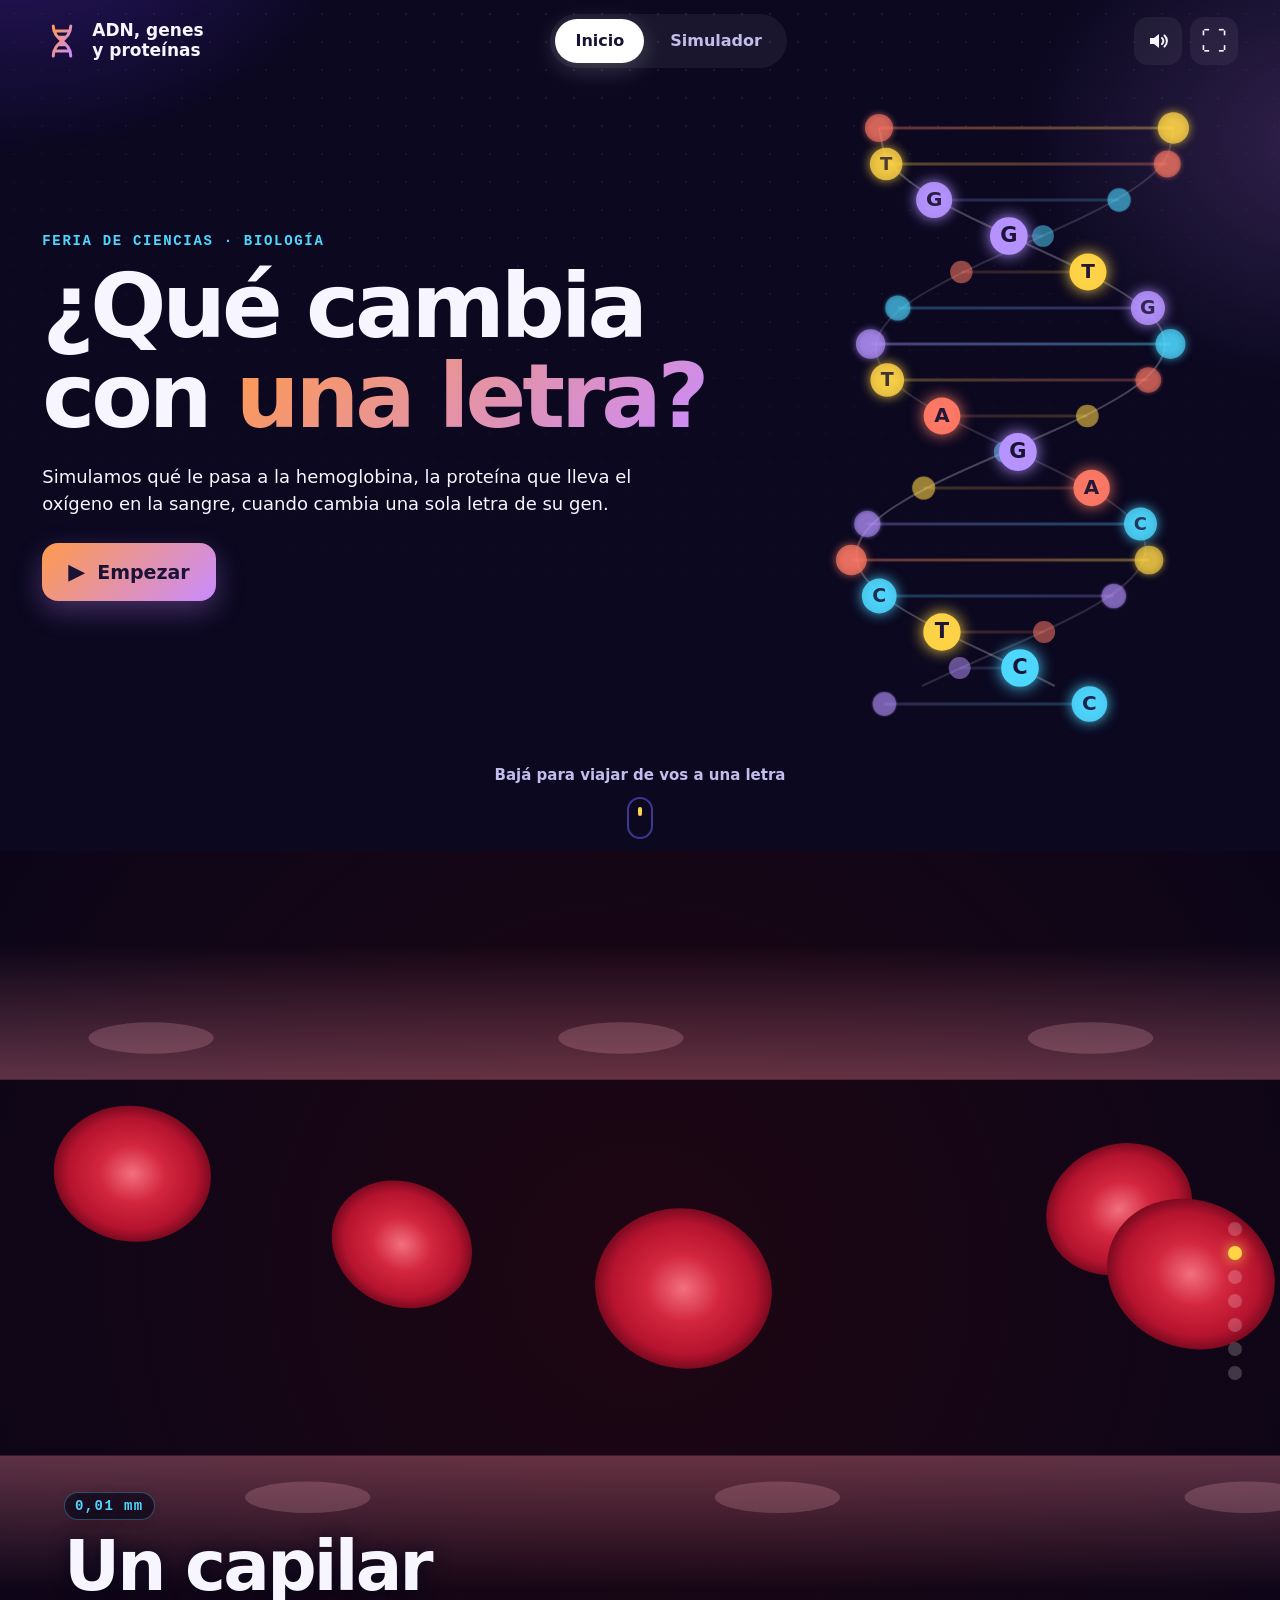
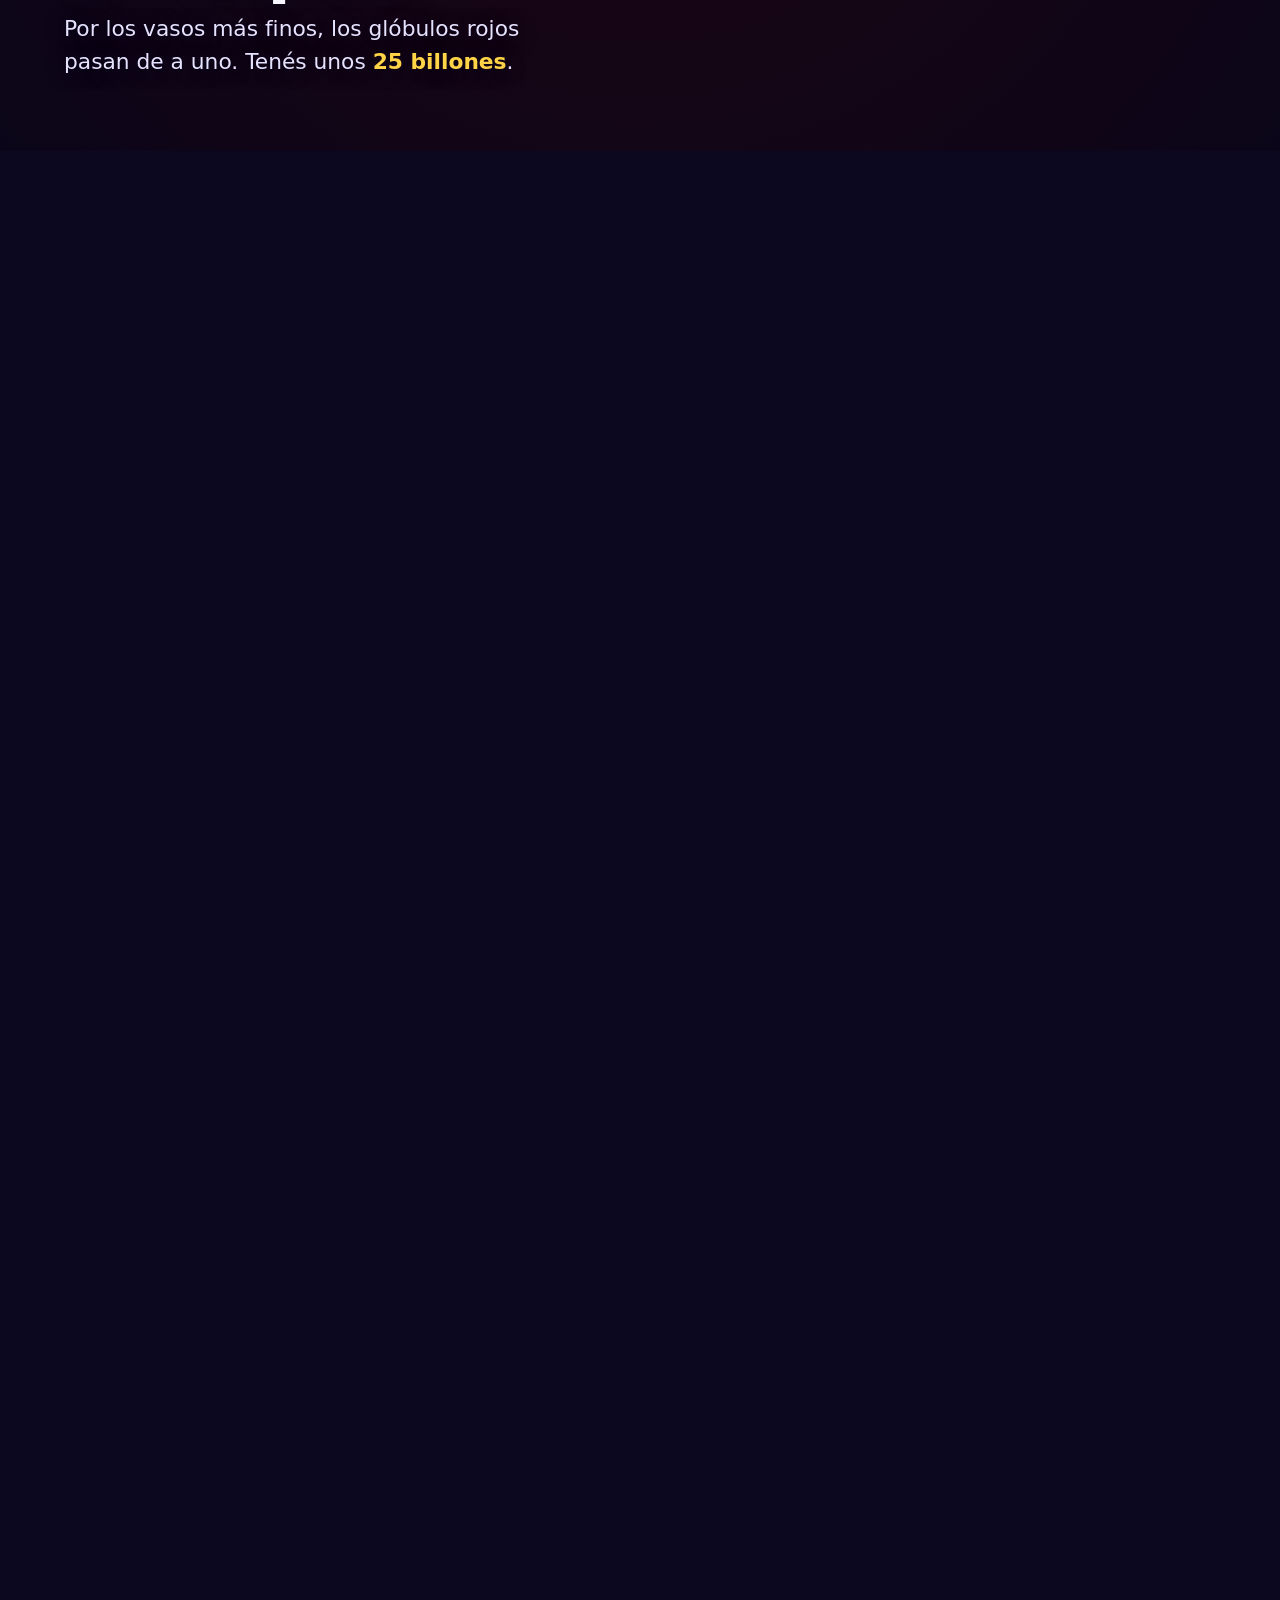
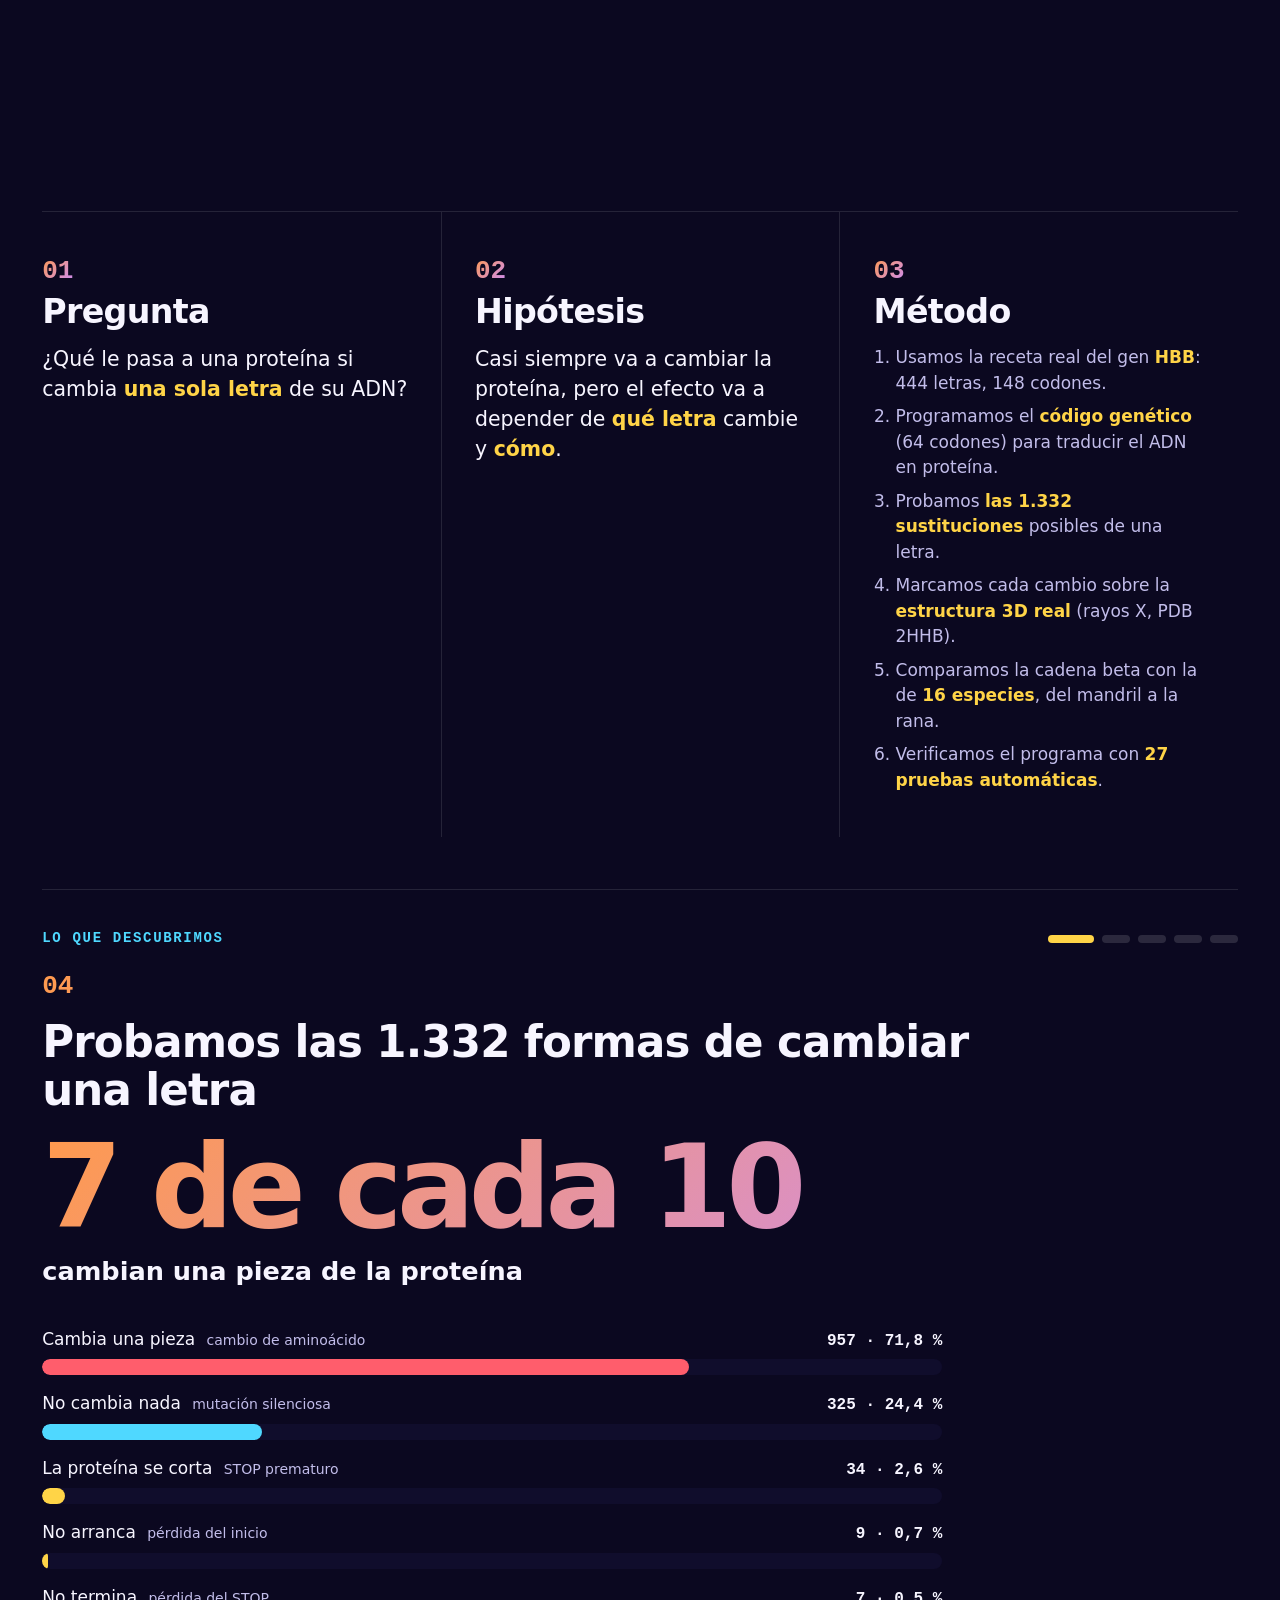
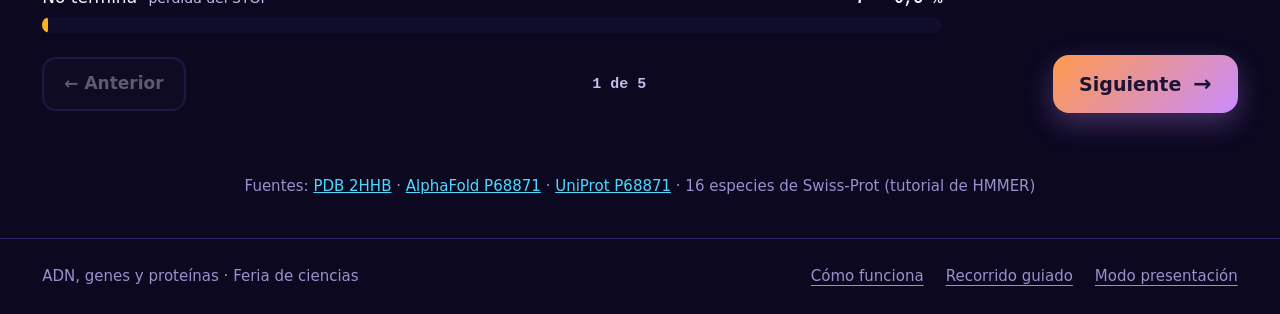
==== commit be2a06e2: "Quitar la página «Resultados del stand» El contador sigue en la conclusión del póster y el modo stan" ====
--- a/index.html
+++ b/index.html
@@ -167,9 +167,8 @@
 </div><details><summary>Para docentes: qué simplifica este simulador</summary><p>Usamos la secuencia codificante de HBB: 444 bases y 148 codones, incluido el STOP. Se traduce en 147 aminoácidos; la metionina inicial se retira de la proteína normal y quedan 146 piezas. Por eso, la pieza 6 corresponde al codón 7.</p><p>El modelo traduce desde el inicio de la secuencia hasta el primer STOP. Si se pierde ATG, considera que no se fabrica la proteína por esa vía. Si se pierde el STOP final, no puede calcular la longitud completa porque no incluye el ADN posterior.</p><p>Una mutación silenciosa conserva la secuencia de aminoácidos; eso no demuestra que no tenga otros efectos celulares. Las inserciones y eliminaciones de una base se agrupan como cambio de marco, incluso cuando también afectan al inicio o al STOP.</p><p>La categoría del juego «Se desordena lo que sigue» reúne dos efectos distintos: cambio de marco y pérdida del STOP. La explicación del resultado identifica cuál ocurrió.</p><p>Las piezas ausentes y cambiadas se marcan sobre la estructura original. No calculamos la estructura ni la función de una proteína mutada.</p></details>
 <details><summary>Para docentes: modelos 3D y fuentes</summary><p>La estructura experimental <a href="https://www.rcsb.org/structure/2HHB" target="_blank" rel="noreferrer">PDB 2HHB</a> fue determinada por Fermi y colaboradores mediante rayos X (1984). Mostramos sus carbonos alfa y el hierro de sus cuatro grupos hemo.</p><p>El modelo <a href="https://alphafold.ebi.ac.uk/entry/P68871" target="_blank" rel="noreferrer">AlphaFold P68871, versión 6</a> predice la estructura de la cadena beta normal. Su pLDDT expresa la confianza de la predicción por aminoácido, no la gravedad de una mutación. Datos de AlphaFold DB bajo CC BY 4.0.</p><p>Secuencia proteica de referencia: <a href="https://www.uniprot.org/uniprotkb/P68871/entry" target="_blank" rel="noreferrer">UniProt P68871</a>. La secuencia codificante es la proporcionada en el documento del proyecto y se comprueba que traduce exactamente a esta proteína.</p></details>
 <button class="primary" data-return-lab>Volver al simulador</button></section>
-<section id="tab-stats" class="tab-page reading-page" hidden><p class="eyebrow">EL EXPERIMENTO COLECTIVO</p><h1>¿Qué descubrió el público?</h1><p class="muted">Cada resultado revelado suma una mutación. Los datos se guardan únicamente en este navegador.</p><div class="stats-overview" id="stats-overview"></div><div class="stats-layout"><article class="stats-card"><h2>Mutaciones observadas</h2><div id="stats-bars"></div></article><article class="stats-card"><h2>¿Qué esperar al cambiar una letra?</h2><p>Al probar las 1.332 sustituciones posibles del gen HBB:</p><table><thead><tr><th>Efecto</th><th>Casos</th><th>Porcentaje</th></tr></thead><tbody id="survey-table"></tbody></table><p class="muted">Esta tabla solo cuenta cambios de una letra por otra. El público también quita y agrega letras, así que sus resultados no tienen por qué coincidir.</p></article></div><label class="challenge stand-toggle"><input type="checkbox" id="stand-mode"> <span><b>Modo stand</b> si nadie toca la pantalla durante 90 segundos, vuelve al inicio y muestra el recorrido guiado. Tocar la pantalla lo corta.</span></label><p><a class="text-button" href="cartel.html" target="_blank" rel="noopener">Imprimir el cartel del stand con el código QR</a></p><div class="stats-actions"><button id="export" class="secondary">Descargar resultados</button><button id="reset-count" class="text-button danger">Reiniciar contador</button></div><p id="storage-status" role="status"></p><button class="primary" data-return-lab>Volver al simulador</button></section>
 </main>
-<footer><span>ADN, genes y proteínas · Feria de ciencias</span><nav class="footer-links" aria-label="Más"><button class="footer-link" data-tab="learn">Cómo funciona</button><button class="footer-link" id="start-tour">Recorrido guiado</button><a class="footer-link" href="presentacion.html" target="_blank" rel="noopener">Modo presentación</a><button class="footer-link" data-tab="stats">Resultados del stand</button></nav></footer>
+<footer><span>ADN, genes y proteínas · Feria de ciencias</span><nav class="footer-links" aria-label="Más"><button class="footer-link" data-tab="learn">Cómo funciona</button><button class="footer-link" id="start-tour">Recorrido guiado</button><a class="footer-link" href="presentacion.html" target="_blank" rel="noopener">Modo presentación</a></nav></footer>
 <div class="toast" id="toast" role="status" hidden></div>
 <dialog id="mission-dialog" aria-labelledby="mission-heading"><button class="dialog-close" aria-label="Cerrar" id="close-mission">×</button><p class="eyebrow">MISIÓN / UNA LETRA PUEDE CAMBIARLO TODO</p><h2 id="mission-heading">Elegí un caso real.</h2><div class="case-picker" role="group" aria-label="Casos reales"><button data-case="sickle" class="active" aria-pressed="true"><b>Anemia falciforme</b>Glu6Val</button><button data-case="hbc" aria-pressed="false"><b>Hemoglobina C</b>Glu6Lys</button><button data-case="thal" aria-pressed="false"><b>Beta-talasemia</b>Gln39Stop</button></div><div id="case-detail" aria-live="polite"></div><p class="muted">Son casos históricos, sin relación con las personas que visitan el stand.</p><button class="primary" id="start-mission">Ir al codón 7</button></dialog>
 <script src="js/datos-modelos.js"></script>
--- a/css/estilos.css
+++ b/css/estilos.css
@@ -241,14 +241,7 @@
   font-size: 22px;
   line-height: 1;
 }
-.secondary {
-  background: var(--card-2);
-  border: 2px solid var(--line);
-  padding: 12px 20px;
-  border-radius: 14px;
-  font-size: 17px;
-  font-weight: 600;
-}
+
 .text-button {
   background: none;
   color: var(--cyan);
@@ -1042,8 +1035,7 @@
   gap: 20px;
   margin: 28px 0;
 }
-.learning-grid article,
-.stats-card {
+.learning-grid article {
   padding: 28px 0 0;
   border-top: 1px solid var(--hair);
 }
@@ -1096,12 +1088,7 @@
 .reading-page > .primary {
   margin-top: 18px;
 }
-.stats-overview {
-  display: grid;
-  grid-template-columns: repeat(3, 1fr);
-  gap: 20px;
-  margin: 28px 0;
-}
+
 .stat {
   border-left: 2px solid var(--hair);
   padding: 2px 0 2px 18px;
@@ -1116,29 +1103,7 @@
   line-height: 1.15;
   letter-spacing: -0.03em;
 }
-.stats-layout {
-  display: grid;
-  grid-template-columns: 1fr 1fr;
-  gap: 22px;
-}
-.stats-card p {
-  font-size: 16px;
-  color: var(--muted);
-  margin-top: 15px;
-}
-.stats-card h2 {
-  margin-bottom: 20px;
-  font-size: 24px;
-}
-.bar-row {
-  margin: 25px 0;
-}
-.bar-row > div:first-child {
-  display: flex;
-  justify-content: space-between;
-  font-size: 16px;
-  margin-bottom: 9px;
-}
+
 .bar-track {
   height: 12px;
   background: var(--well);
@@ -1169,21 +1134,6 @@
 td:nth-child(n + 2),
 th:nth-child(n + 2) {
   text-align: right;
-}
-.stats-actions {
-  display: flex;
-  justify-content: space-between;
-  align-items: center;
-  gap: 16px;
-  margin-top: 25px;
-}
-.danger {
-  color: #ff9c8c;
-}
-#storage-status {
-  color: var(--muted);
-  font-size: 15px;
-  margin-top: 14px;
 }
 
 footer {
@@ -1647,7 +1597,6 @@
   }
 
   .learning-grid,
-  .stats-layout,
   .poster-grid,
   .results-layout,
   .evolution {
@@ -1662,9 +1611,7 @@
   .tour-controls {
     justify-content: space-between;
   }
-  .stats-overview {
-    gap: 10px;
-  }
+
   .stat {
     padding: 14px;
   }
@@ -1742,8 +1689,7 @@
     border-radius: 8px;
   }
   .shortcuts,
-  .prediction-options,
-  .stats-overview {
+  .prediction-options {
     grid-template-columns: 1fr;
   }
   .case-picker {
@@ -1768,10 +1714,7 @@
     grid-column: 1/-1;
     grid-row: 2;
   }
-  .stats-actions {
-    flex-direction: column;
-    align-items: stretch;
-  }
+
   dialog {
     padding: 24px;
   }
@@ -1785,17 +1728,6 @@
     animation: none !important;
     transition: none !important;
   }
-}
-
-/* Modo stand */
-.stand-toggle {
-  margin-top: 25px;
-  align-items: flex-start;
-  border-radius: 16px;
-  padding: 12px 16px;
-}
-.stand-toggle input {
-  margin-top: 4px;
 }
 
 /* Código QR para llevarse la app al celular */
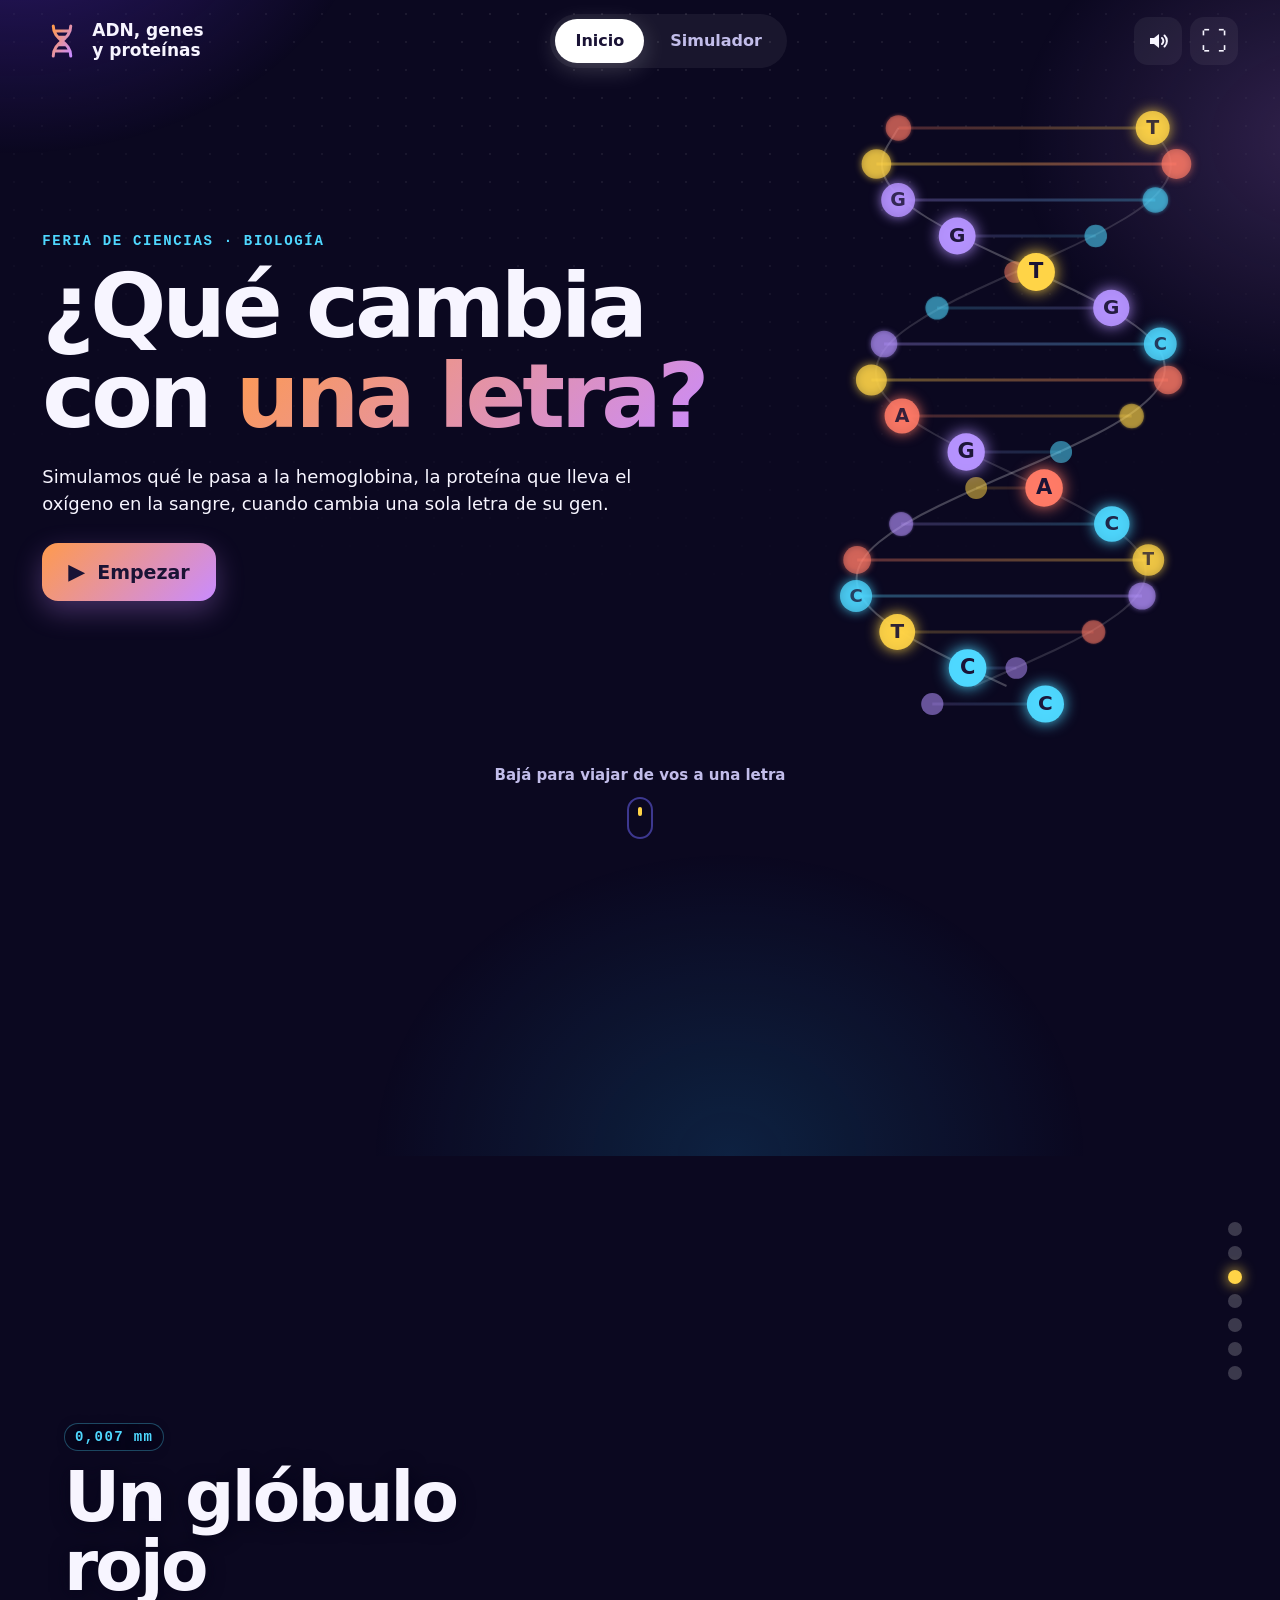
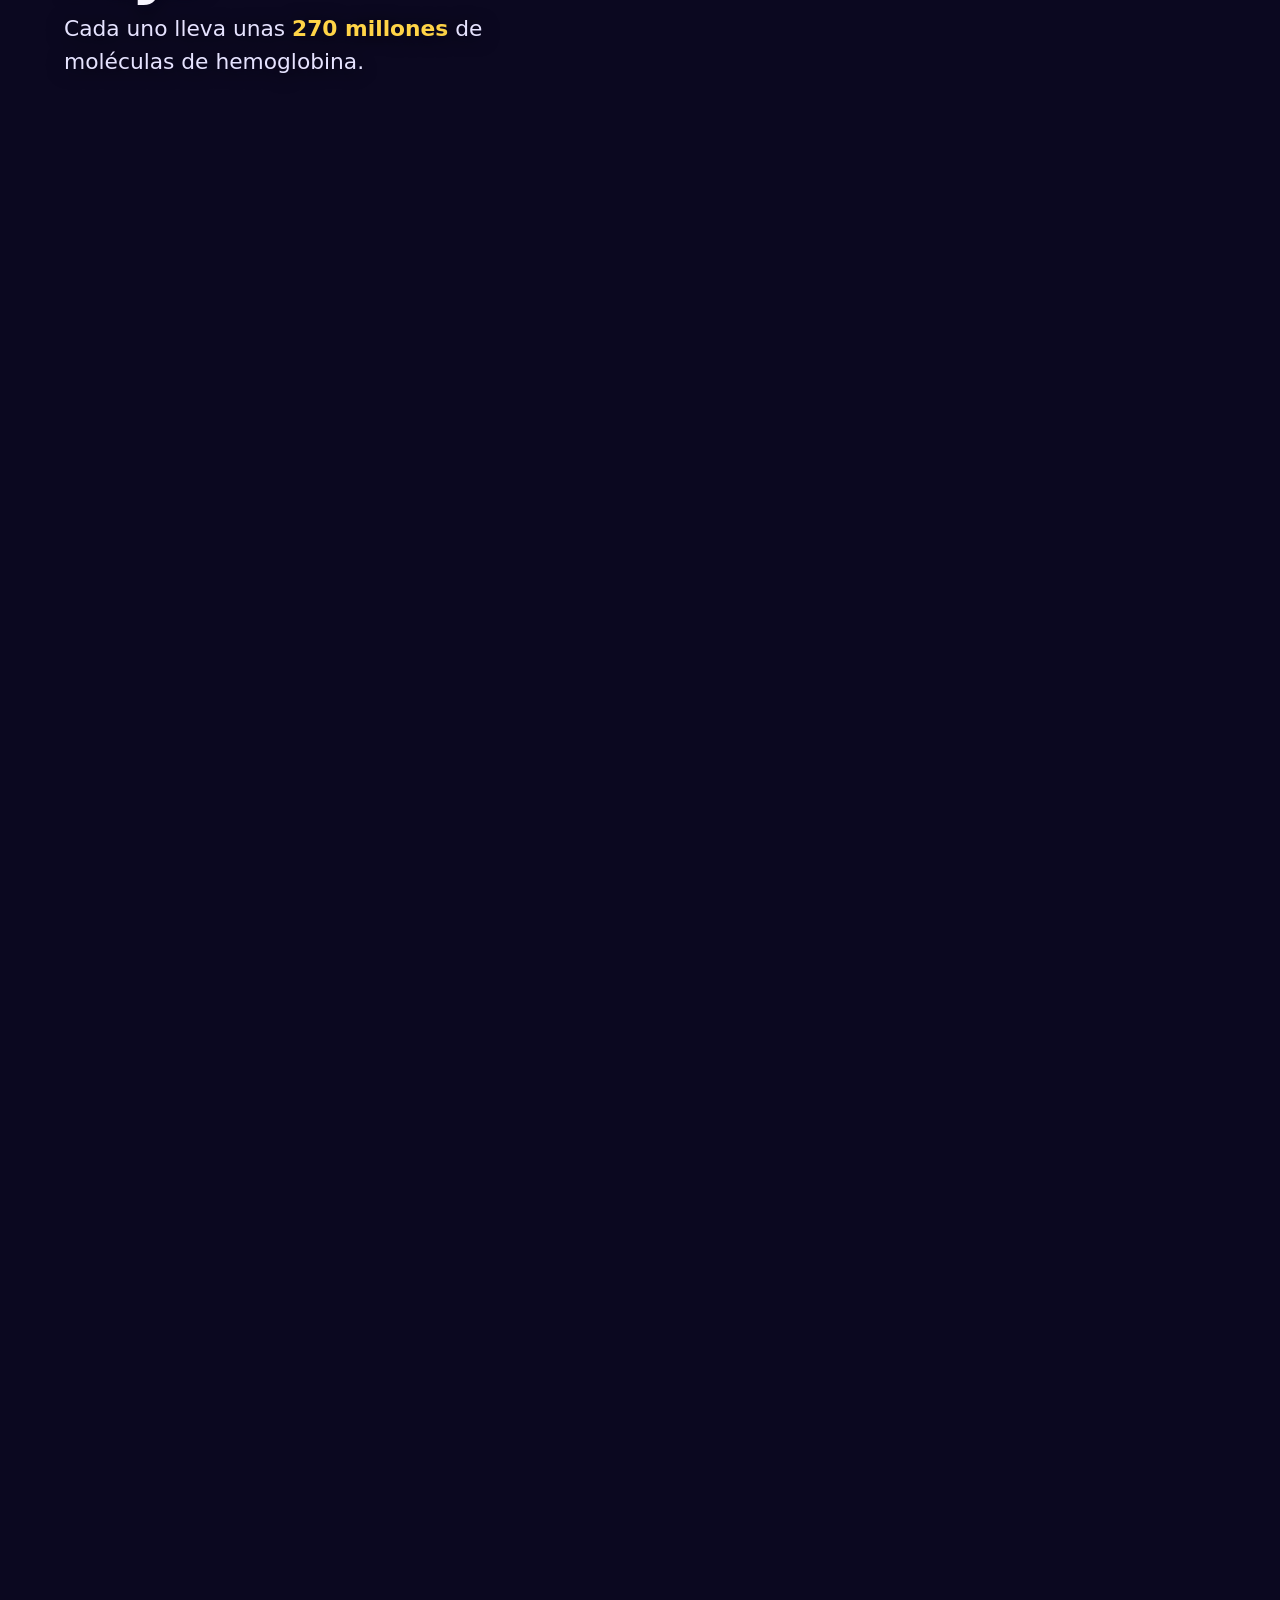
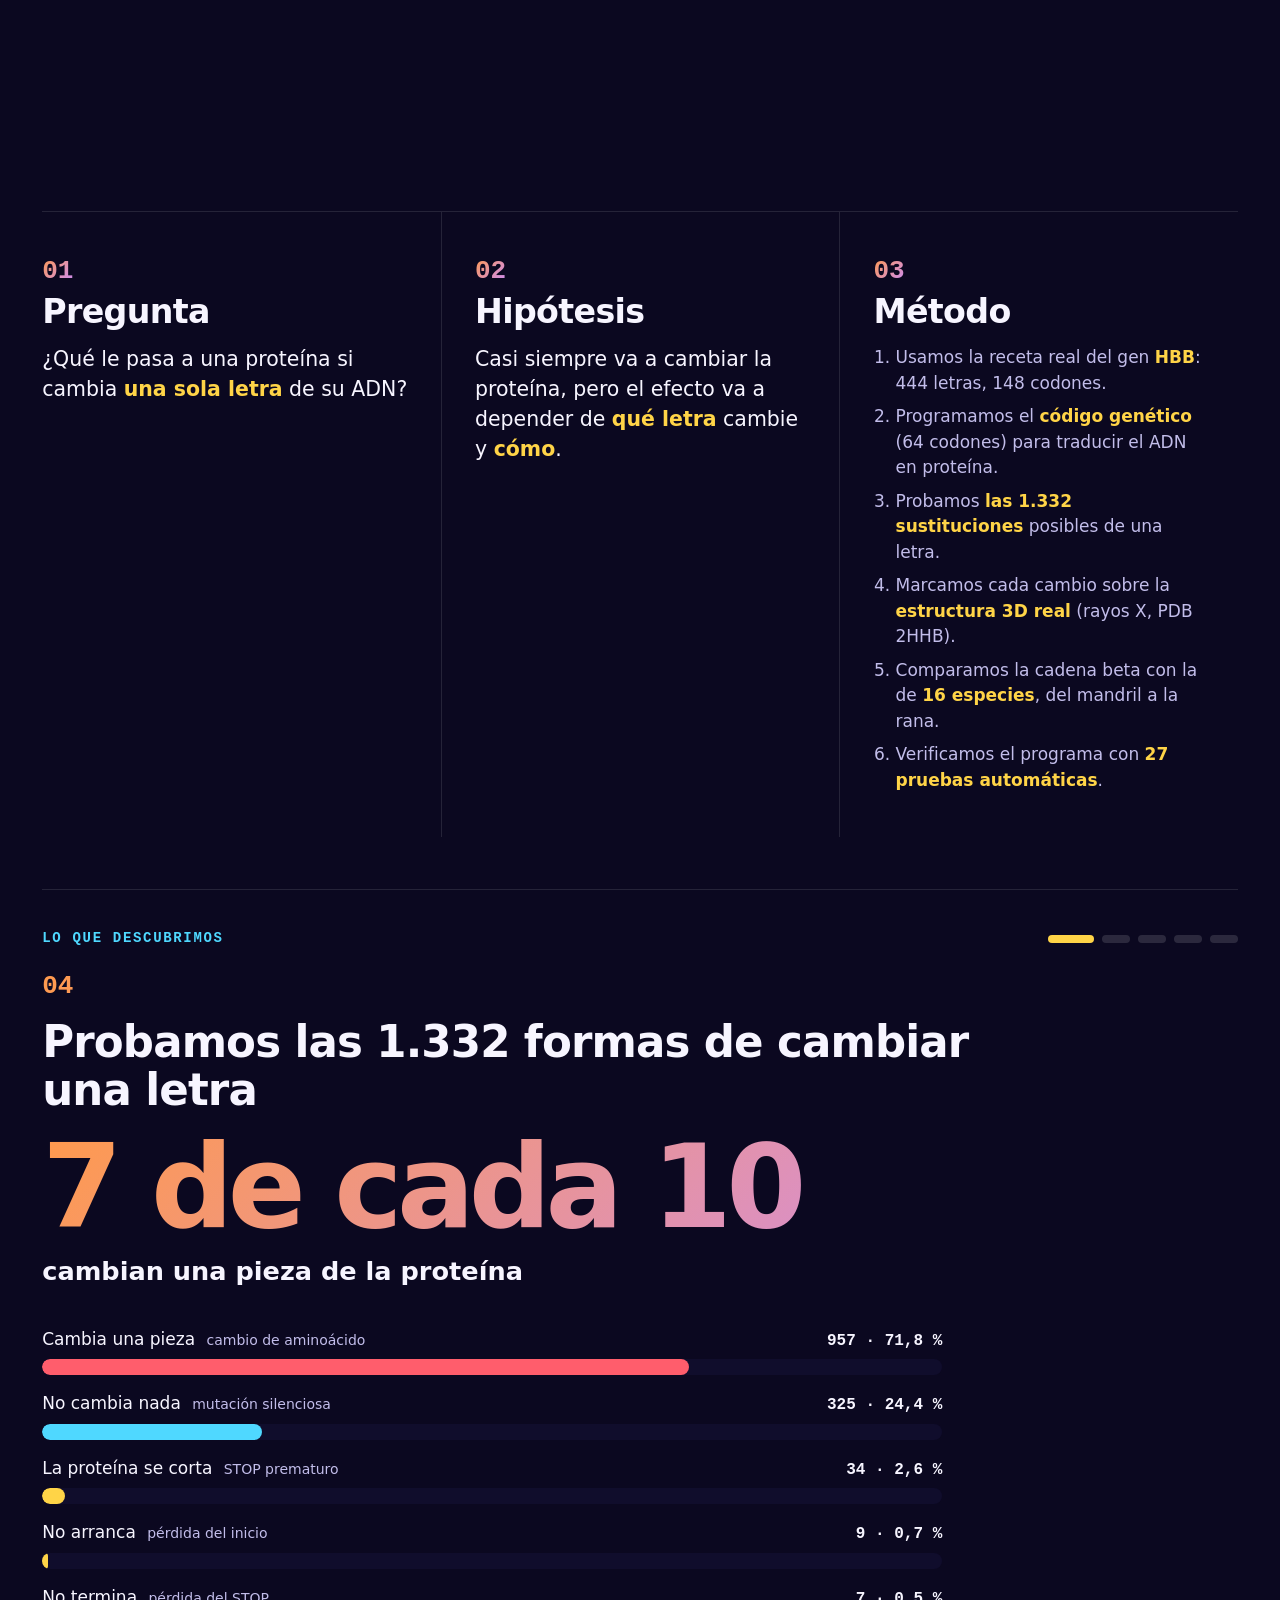
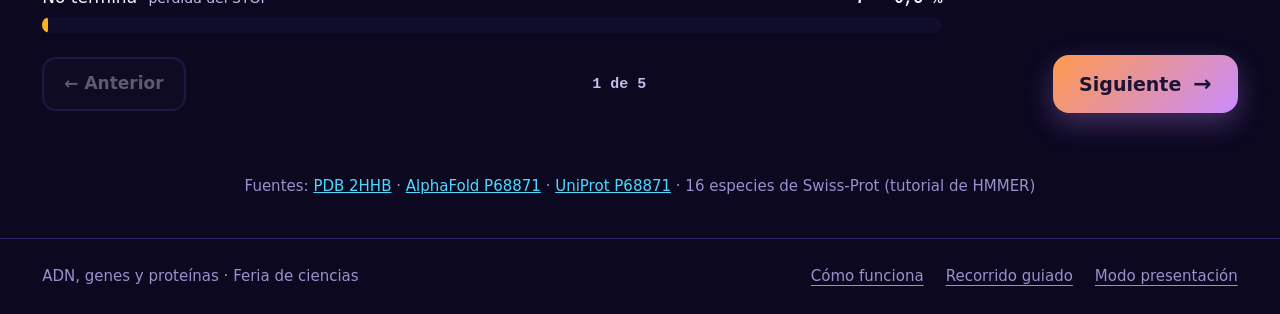
==== commit 6c03b095: "Simulador tranquilo y paso a paso - Al entrar solo se ve el ADN; el resultado, el 3D y «Lo que pasa " ====
--- a/index.html
+++ b/index.html
@@ -8,7 +8,6 @@
 <link rel="manifest" href="manifest.webmanifest">
 <link rel="apple-touch-icon" href="img/icono-192.png">
 <link rel="stylesheet" href="css/estilos.css">
-<link rel="stylesheet" href="css/guia.css">
 </head>
 <body>
 <a class="skip" href="#main">Saltar al contenido</a>
@@ -100,7 +99,7 @@
   <p class="poster-sources">Fuentes: <a href="https://www.rcsb.org/structure/2HHB" target="_blank" rel="noreferrer">PDB 2HHB</a> · <a href="https://alphafold.ebi.ac.uk/entry/P68871" target="_blank" rel="noreferrer">AlphaFold P68871</a> · <a href="https://www.uniprot.org/uniprotkb/P68871/entry" target="_blank" rel="noreferrer">UniProt P68871</a> · 16 especies de Swiss-Prot (tutorial de HMMER)</p>
 </section>
 <section id="tab-lab" class="tab-page" hidden>
-  <div class="hero lab-hero"><h1>¿Qué cambia con <em>una letra?</em></h1><p>Tocá una letra del ADN, cambiala y mirá al instante qué le pasa a la proteína.</p></div>
+  <div class="hero lab-hero"><h1>Cambiá <em>una letra</em></h1></div>
   <section class="tour-bar" id="tour-bar" aria-label="Recorrido guiado" hidden>
     <div class="tour-progress" aria-hidden="true"><i id="tour-timer"></i></div>
     <div class="tour-body">
@@ -119,26 +118,25 @@
   <div class="workspace" id="experiment">
     <div class="stage">
       <section class="panel dna-panel" aria-labelledby="dna-heading">
-        <div class="panel-head"><h2 id="dna-heading" tabindex="-1">1 · El ADN</h2><div class="quick"><button id="random"><span class="shortcut-icon dice" aria-hidden="true">⚄</span>Al azar</button><button id="mission"><span class="shortcut-icon target" aria-hidden="true">◎</span>Casos reales</button></div><p class="lead">La receta de la hemoglobina tiene 444 letras. Cada grupo de tres, el <b>codón</b>, indica una pieza (aminoácido) de la proteína.</p></div>
+        <div class="panel-head"><h2 id="dna-heading" tabindex="-1">1 · Tocá una letra del ADN</h2><div class="quick"><button id="mission"><span class="shortcut-icon target" aria-hidden="true">◎</span>Casos reales</button></div></div>
         <div class="codon-strip" id="codons" role="group" aria-label="Secuencia de ADN, seleccioná una letra"></div>
-        <div class="gene-nav"><button id="previous" class="round-button" aria-label="Ver letras anteriores">←</button><label class="range-label" for="gene-range"><span id="region-label">Codones 1–4 de 148</span><input id="gene-range" type="range" min="0" max="144" value="0" aria-label="Recorrer el gen"></label><button id="next" class="round-button" aria-label="Ver letras siguientes">→</button></div>
+        <div class="gene-nav"><button id="previous" class="round-button" aria-label="Ver letras anteriores">←</button><span class="range-label" id="region-label">Codones 1–4 de 148</span><button id="next" class="round-button" aria-label="Ver letras siguientes">→</button></div>
         <div class="tool" id="tool"></div>
       </section>
       <section class="panel result-panel" aria-labelledby="result-heading">
-        <div class="result-head"><h2 id="result-heading">2 · La proteína</h2></div>
+        <div class="result-head"><h2 id="result-heading">2 · Qué le pasó a la proteína</h2></div>
         <div id="result" aria-live="polite"></div>
       </section>
     </div>
     <aside class="protein-panel">
-      <div class="protein-header"><h2>La proteína en 3D</h2><p>Arrastrala con el dedo o el mouse para girarla.</p></div>
-      <div class="canvas-wrap"><canvas id="protein" tabindex="0" aria-label="Modelo 3D de hemoglobina. Arrastrá o usá las flechas para girar; más y menos para acercar."></canvas><div class="zoom-buttons"><button id="zoom-in" aria-label="Acercar proteína">+</button><button id="zoom-out" aria-label="Alejar proteína">−</button><button id="reset-view" aria-label="Restablecer vista">⟲</button></div></div>
+      <div class="protein-header"><h2>3 · Dónde cayó el cambio</h2><p>Arrastrala para girarla.</p></div>
+      <div class="canvas-wrap"><canvas id="protein" tabindex="0" aria-label="Modelo 3D de hemoglobina. Arrastrá o usá las flechas para girar; más y menos para acercar."></canvas></div>
       <p class="viewer-overlay" id="viewer-overlay">La hemoglobina ayuda a llevar oxígeno por tu cuerpo.</p>
-      <div class="viewer-controls"><button id="focus-mutation" hidden>◎ Ver dónde cayó mi mutación</button></div>
-      <div class="science-note" id="science-note" hidden><span aria-hidden="true">ⓘ</span><p>Los colores marcan qué piezas cambiaron. <strong>No muestran la forma real de la proteína con la mutación.</strong></p></div>
+      <p class="science-note">Es la proteína normal: el color solo marca dónde cayó tu cambio.</p>
     </aside>
   </div>
   <section class="consequences" id="consequences" aria-labelledby="cons-heading">
-    <div class="cons-head"><h2 id="cons-heading">3 · Lo que pasa después</h2><p>Tu cambio, visto de cerca. Mirá una cosa por vez.</p></div>
+    <div class="cons-head"><h2 id="cons-heading">4 · Lo que pasa después</h2></div>
     <div class="cons-tabs" role="tablist" aria-label="Qué mirar">
       <button class="cons-tab active" role="tab" id="cons-tab-factory" aria-controls="cons-factory" aria-selected="true" data-view="factory"><span class="cons-icon factory" aria-hidden="true"></span>La fábrica</button>
       <button class="cons-tab" role="tab" id="cons-tab-blood" aria-controls="cons-blood" aria-selected="false" tabindex="-1" data-view="blood"><span class="cons-icon blood" aria-hidden="true"></span>En la sangre</button>
@@ -155,7 +153,6 @@
         <label class="challenge"><input type="checkbox" id="blood-low"> <span><b>Poco oxígeno</b></span></label>
       </div>
     </article>
-    <div class="cons-next"><button class="ghost" id="cons-next">Siguiente: en la sangre <span aria-hidden="true">→</span></button></div>
   </section>
   <p class="disclaimer">Una simulación educativa con una secuencia pública. No es un diagnóstico.</p>
 </section>
@@ -185,5 +182,4 @@
 <script src="js/consecuencias.js"></script>
 <script src="js/experimento-evolucion.js"></script>
 <script src="js/historia.js"></script>
-<script src="js/guia.js"></script>
 </body></html>
--- a/css/estilos.css
+++ b/css/estilos.css
@@ -308,13 +308,6 @@
   color: var(--muted);
   text-align: center;
 }
-.range-label input {
-  display: block;
-  width: 100%;
-  accent-color: var(--pink);
-  height: 30px;
-  margin-top: 2px;
-}
 .shortcuts {
   display: grid;
   grid-template-columns: 1fr 1fr;
@@ -445,23 +438,6 @@
 }
 .result-lead {
   font-size: 20px;
-}
-.sci-name {
-  font-size: 16px;
-  color: var(--muted);
-}
-.see-3d {
-  display: none;
-  width: 100%;
-  margin-top: 16px;
-  background: #4fd8ff1f;
-  border: 2px solid var(--cyan);
-  color: var(--cyan);
-  border-radius: 14px;
-  padding: 12px;
-  font-size: 17px;
-  font-weight: 700;
-  min-height: 52px;
 }
 .chain-compare {
   display: grid;
@@ -630,13 +606,6 @@
   border-radius: 8px;
   font-size: 17px;
 }
-.tool-change {
-  display: flex;
-  align-items: center;
-  gap: 12px;
-  margin-left: auto;
-  flex-wrap: wrap;
-}
 .panel-head .lead b {
   color: var(--text);
 }
@@ -761,10 +730,6 @@
   display: block;
   color: var(--muted);
   font-size: 16px;
-}
-.tool-summary {
-  font-weight: 700;
-  color: var(--accent);
 }
 .tool-undo {
   min-height: 44px;
@@ -959,55 +924,12 @@
 canvas:active {
   cursor: grabbing;
 }
-.zoom-buttons {
-  position: absolute;
-  right: 14px;
-  bottom: 8px;
-  display: flex;
-  flex-direction: column;
-  gap: 6px;
-}
-.zoom-buttons button {
-  width: 44px;
-  height: 44px;
-  background: #262260d9;
-  border: 2px solid var(--line);
-  border-radius: 12px;
-  font-size: 21px;
-}
+
 .viewer-overlay {
   text-align: center;
   font-size: 16px;
   color: var(--muted);
   padding: 4px 22px 16px;
-}
-.viewer-controls {
-  padding: 0 22px;
-}
-.viewer-controls button {
-  width: 100%;
-  margin-bottom: 16px;
-  background: #4fd8ff1f;
-  border: 2px solid var(--cyan);
-  color: var(--cyan);
-  border-radius: 14px;
-  padding: 12px;
-  font-size: 17px;
-  font-weight: 700;
-  min-height: 52px;
-}
-.science-note {
-  display: flex;
-  align-items: start;
-  gap: 10px;
-  border-top: 1px solid var(--hair);
-  padding: 14px 22px;
-  font-size: 15px;
-  color: var(--muted);
-}
-.science-note strong {
-  font-weight: 600;
-  color: var(--text);
 }
 
 .disclaimer {
@@ -1579,9 +1501,7 @@
   .hero p {
     font-size: 17px;
   }
-  .see-3d {
-    display: block;
-  }
+
   .protein-panel {
     scroll-margin-top: 70px;
   }
@@ -3077,11 +2997,7 @@
   border: 1px solid var(--line);
   font-size: 20px;
 }
-.cons-next {
-  display: flex;
-  justify-content: flex-end;
-  margin-top: 14px;
-}
+
 @media (max-width: 560px) {
   .cons-tab {
     flex: 1 1 auto;
@@ -3093,3 +3009,59 @@
     display: none;
   }
 }
+
+/* ---- Simulador paso a paso: primero el ADN; el resto aparece con el primer cambio ---- */
+#tab-lab .workspace {
+  grid-template-columns: minmax(0, 1.2fr) minmax(300px, 1fr);
+  grid-template-areas:
+    'dna dna'
+    'result viewer';
+  column-gap: 40px;
+}
+#tab-lab .stage {
+  display: contents;
+}
+#tab-lab .dna-panel {
+  grid-area: dna;
+  max-width: 900px;
+}
+#tab-lab .result-panel {
+  grid-area: result;
+  border-top: 1px solid var(--hair);
+  padding-top: 30px;
+}
+#tab-lab .protein-panel {
+  grid-area: viewer;
+  position: static;
+  border-top: 1px solid var(--hair);
+  padding-top: 22px;
+}
+#tab-lab.waiting .result-panel,
+#tab-lab.waiting .protein-panel,
+#tab-lab.waiting .consequences {
+  display: none;
+}
+.tool-info .tool-undo {
+  margin-left: auto;
+}
+.tool-more summary {
+  color: var(--muted);
+  font-size: 16px;
+}
+.tool-more .tool-actions {
+  margin-top: 14px;
+}
+.science-note {
+  color: var(--muted);
+  font-size: 15px;
+  padding: 0 22px 12px;
+}
+@media (max-width: 900px) {
+  #tab-lab .workspace {
+    grid-template-columns: minmax(0, 1fr);
+    grid-template-areas:
+      'dna'
+      'result'
+      'viewer';
+  }
+}
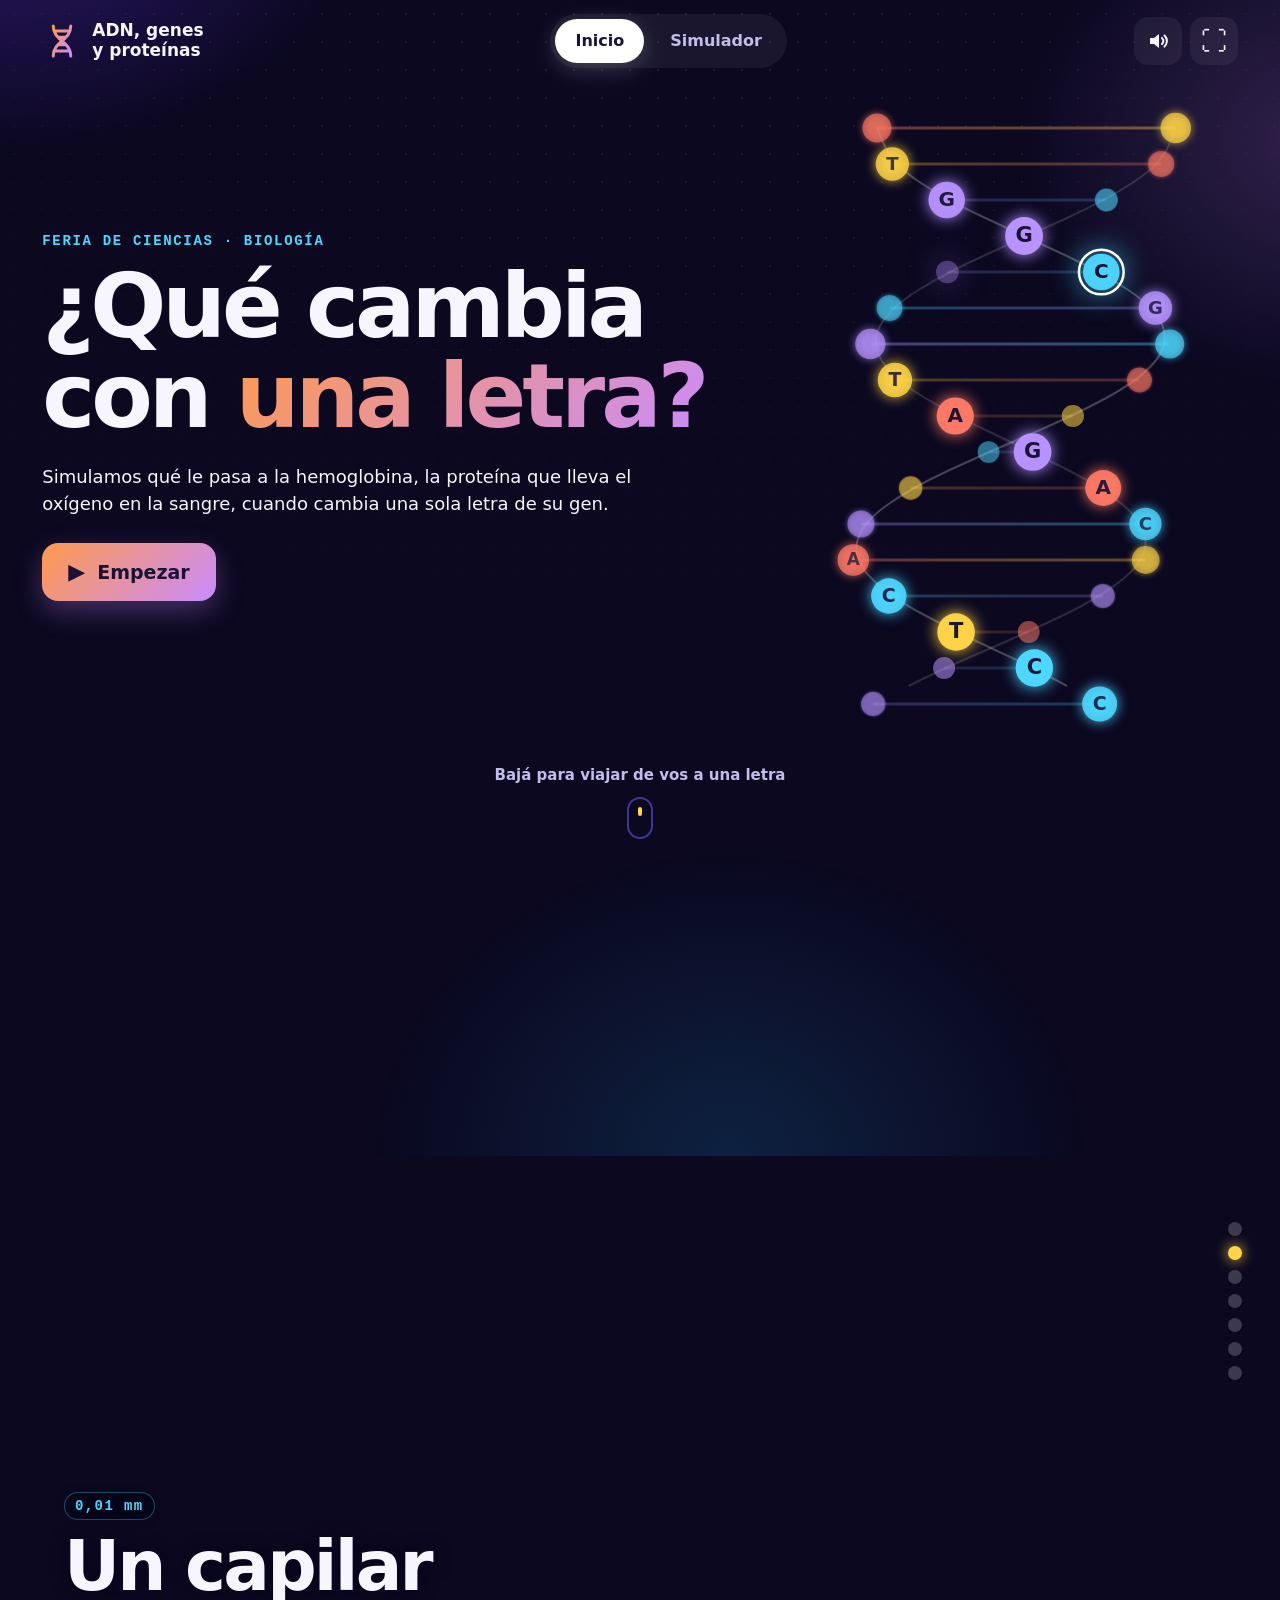
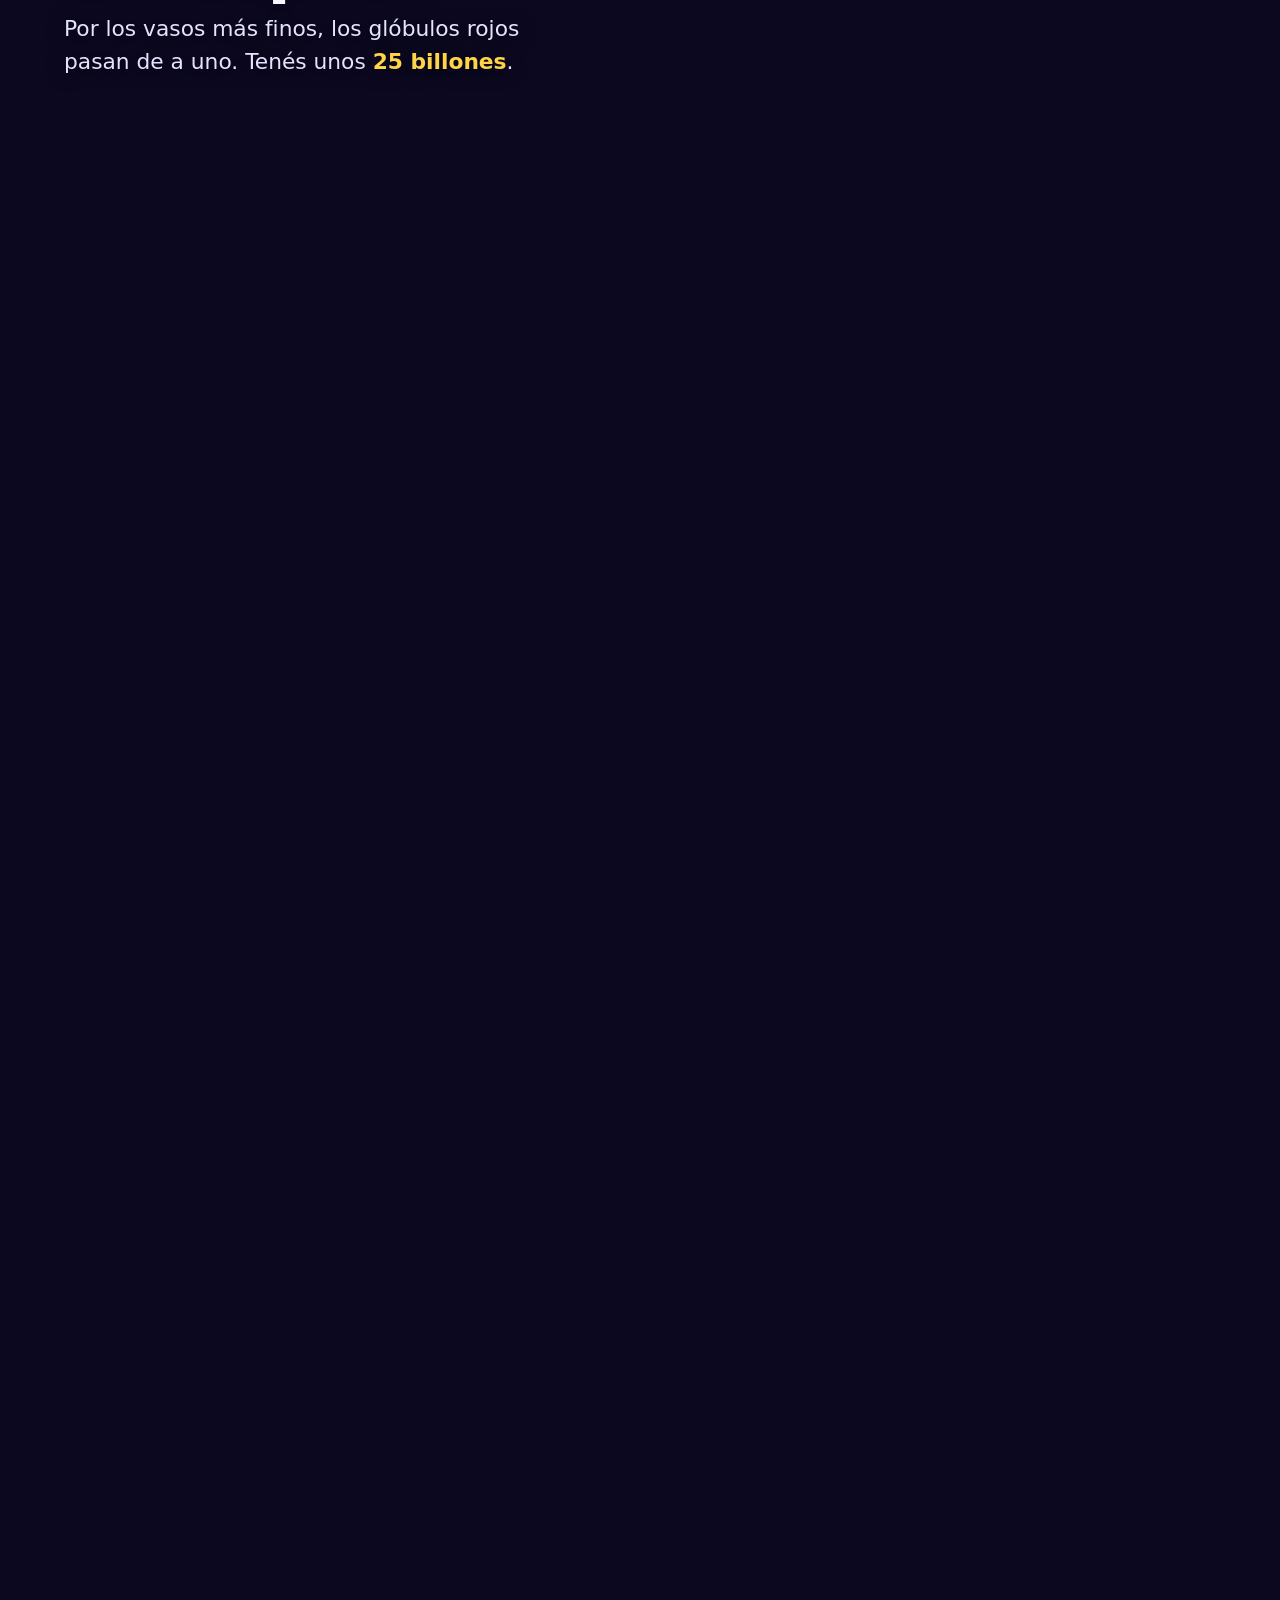
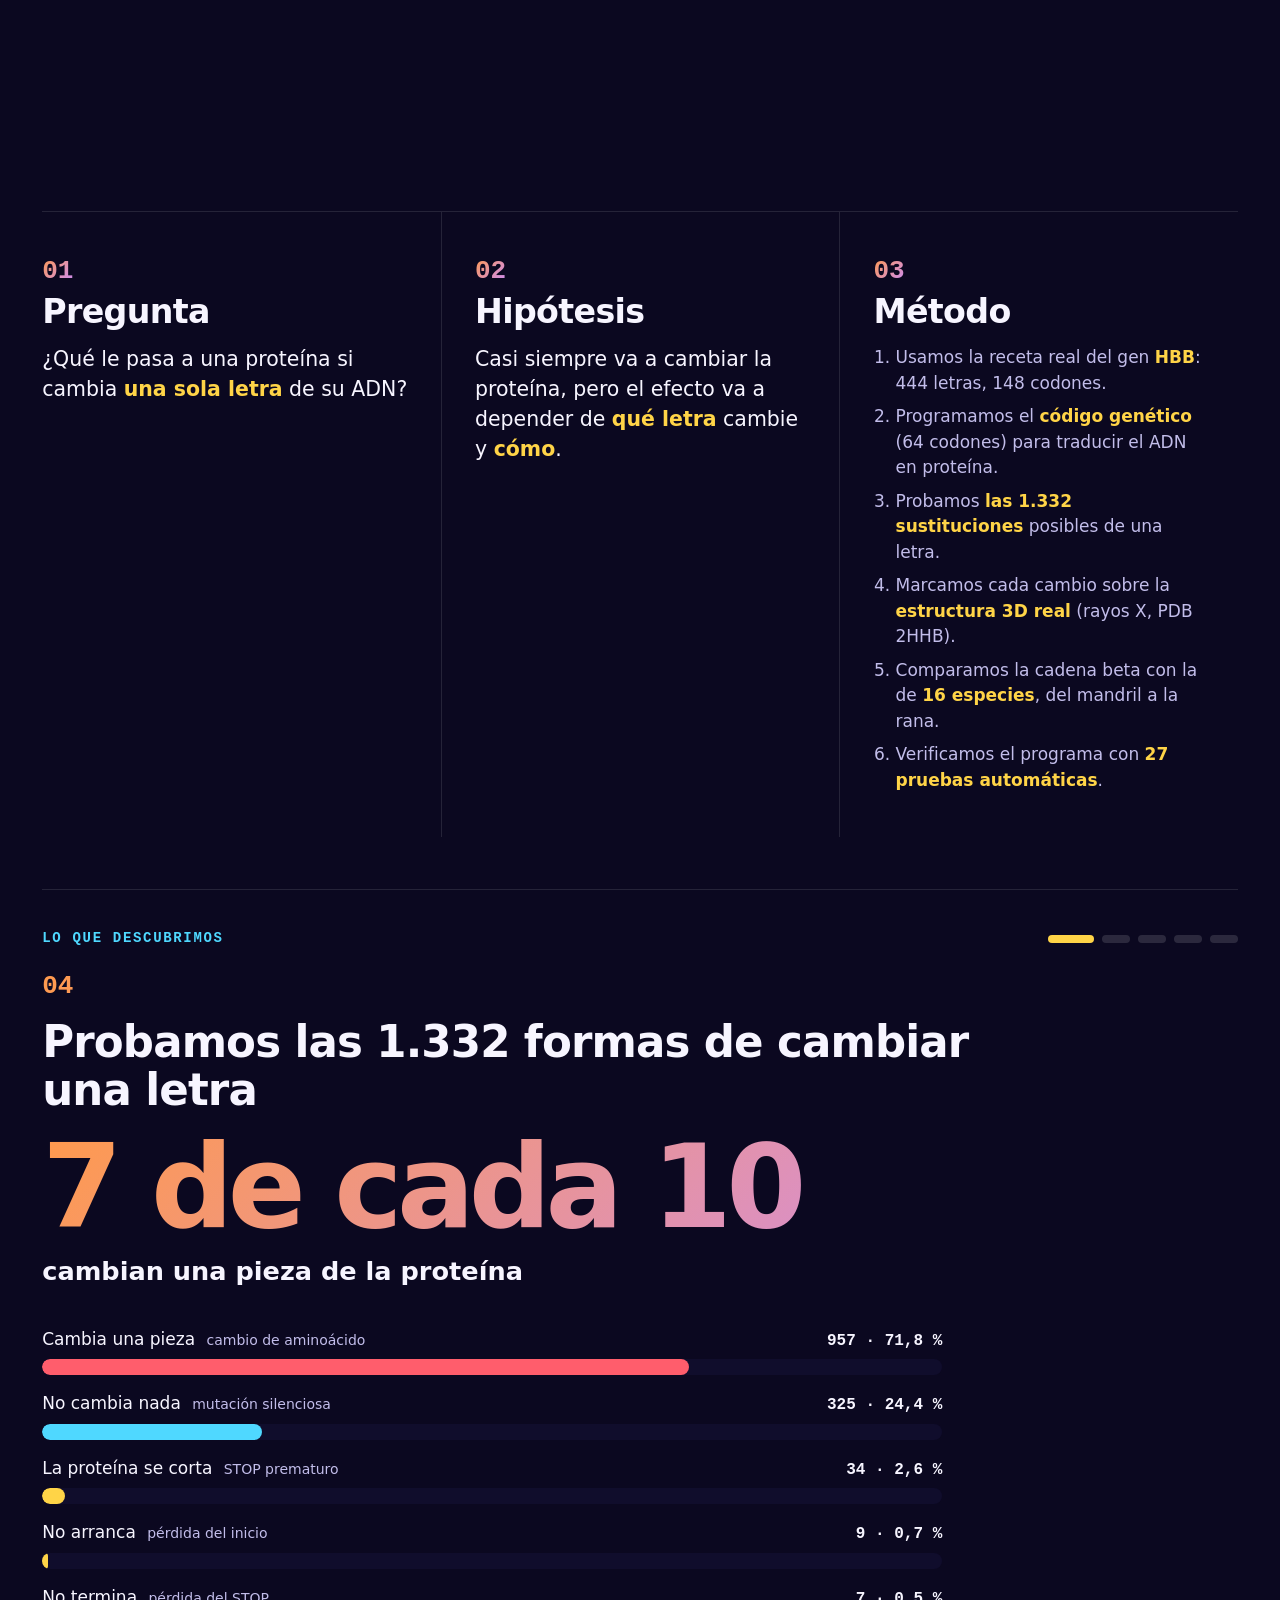
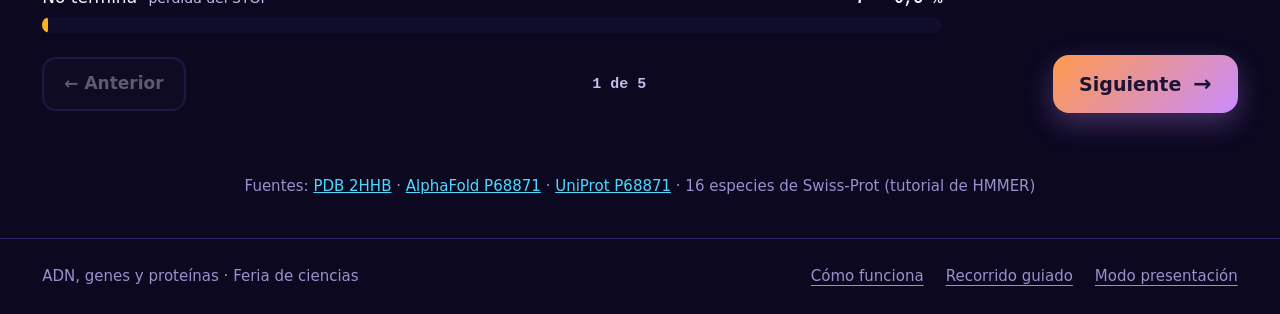
==== commit b40b8a45: "Fábrica que espera: se detiene en el codón que cambió y no se repite sola El texto queda fijo para l" ====
--- a/index.html
+++ b/index.html
@@ -144,6 +144,7 @@
     <article class="cons-card" role="tabpanel" id="cons-factory" aria-labelledby="cons-tab-factory" data-view="factory">
       <div class="cons-canvas"><canvas id="factory" role="img" aria-label="Animación del ribosoma leyendo el ARN"></canvas><button class="cons-replay" id="factory-play" aria-label="Fabricar de nuevo" title="Fabricar de nuevo">↺</button></div>
       <p class="cons-caption" id="factory-caption" aria-live="polite">El ribosoma lee el ARN de a tres letras. Por cada codón llega una pieza y la cadena crece.</p>
+      <div class="cons-actions"><button class="primary" id="factory-next" hidden>Seguir fabricando <span aria-hidden="true">▶</span></button></div>
     </article>
     <article class="cons-card" role="tabpanel" id="cons-blood" aria-labelledby="cons-tab-blood" data-view="blood" hidden>
       <div class="cons-canvas"><canvas id="blood" role="img" aria-label="Glóbulos rojos pasando por un vaso sanguíneo"></canvas></div>
